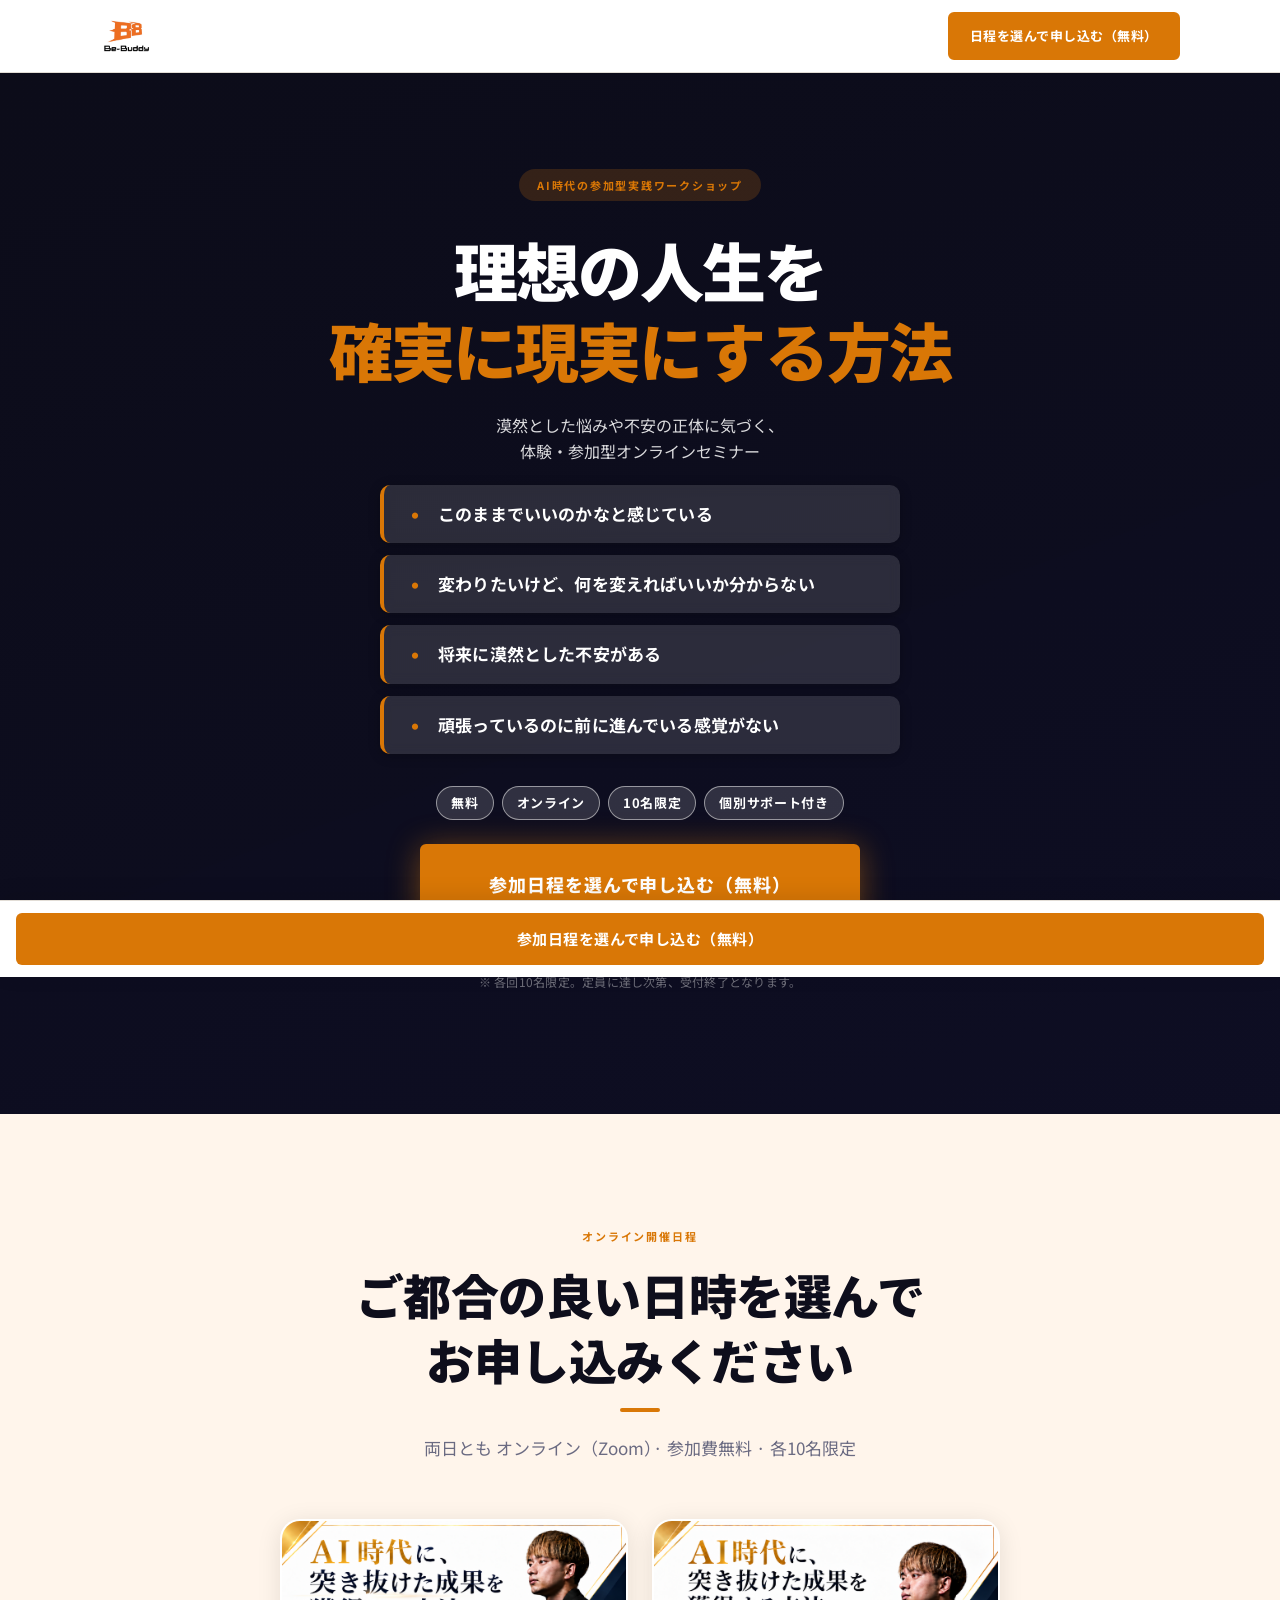
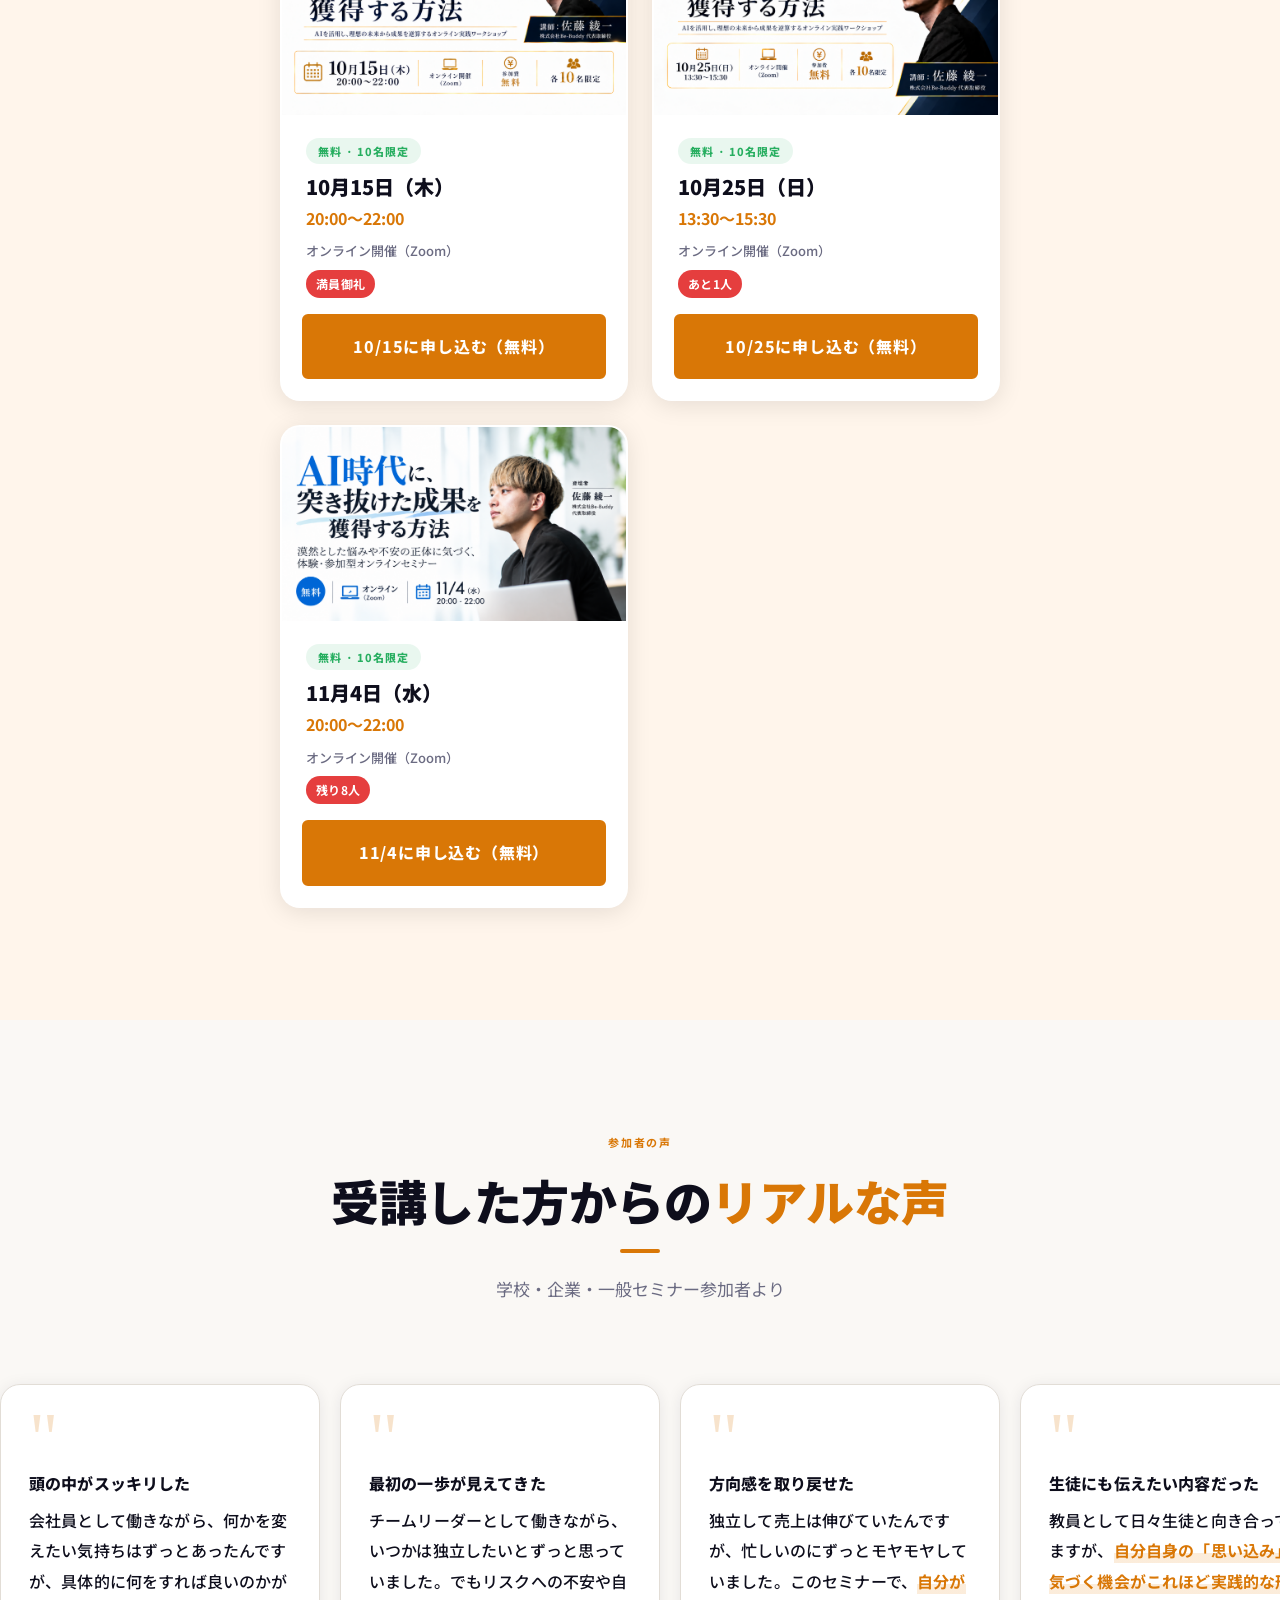
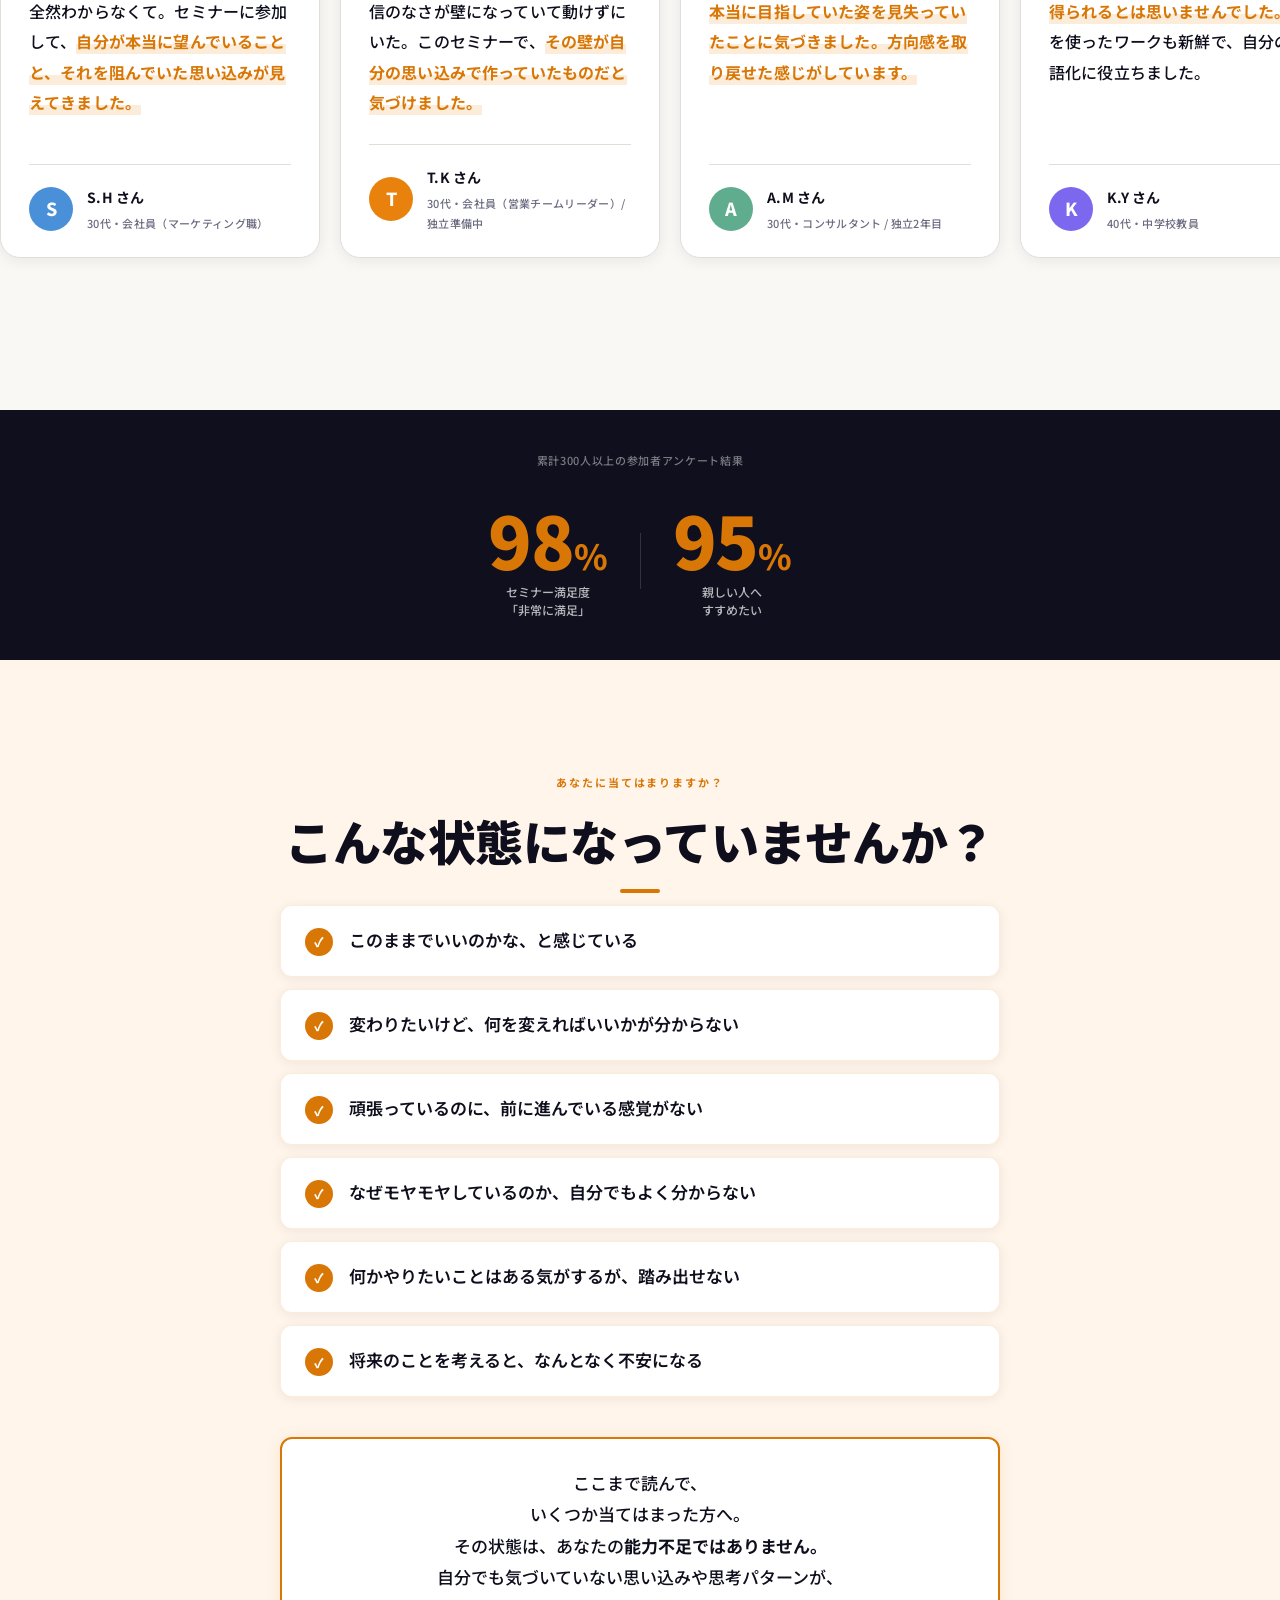
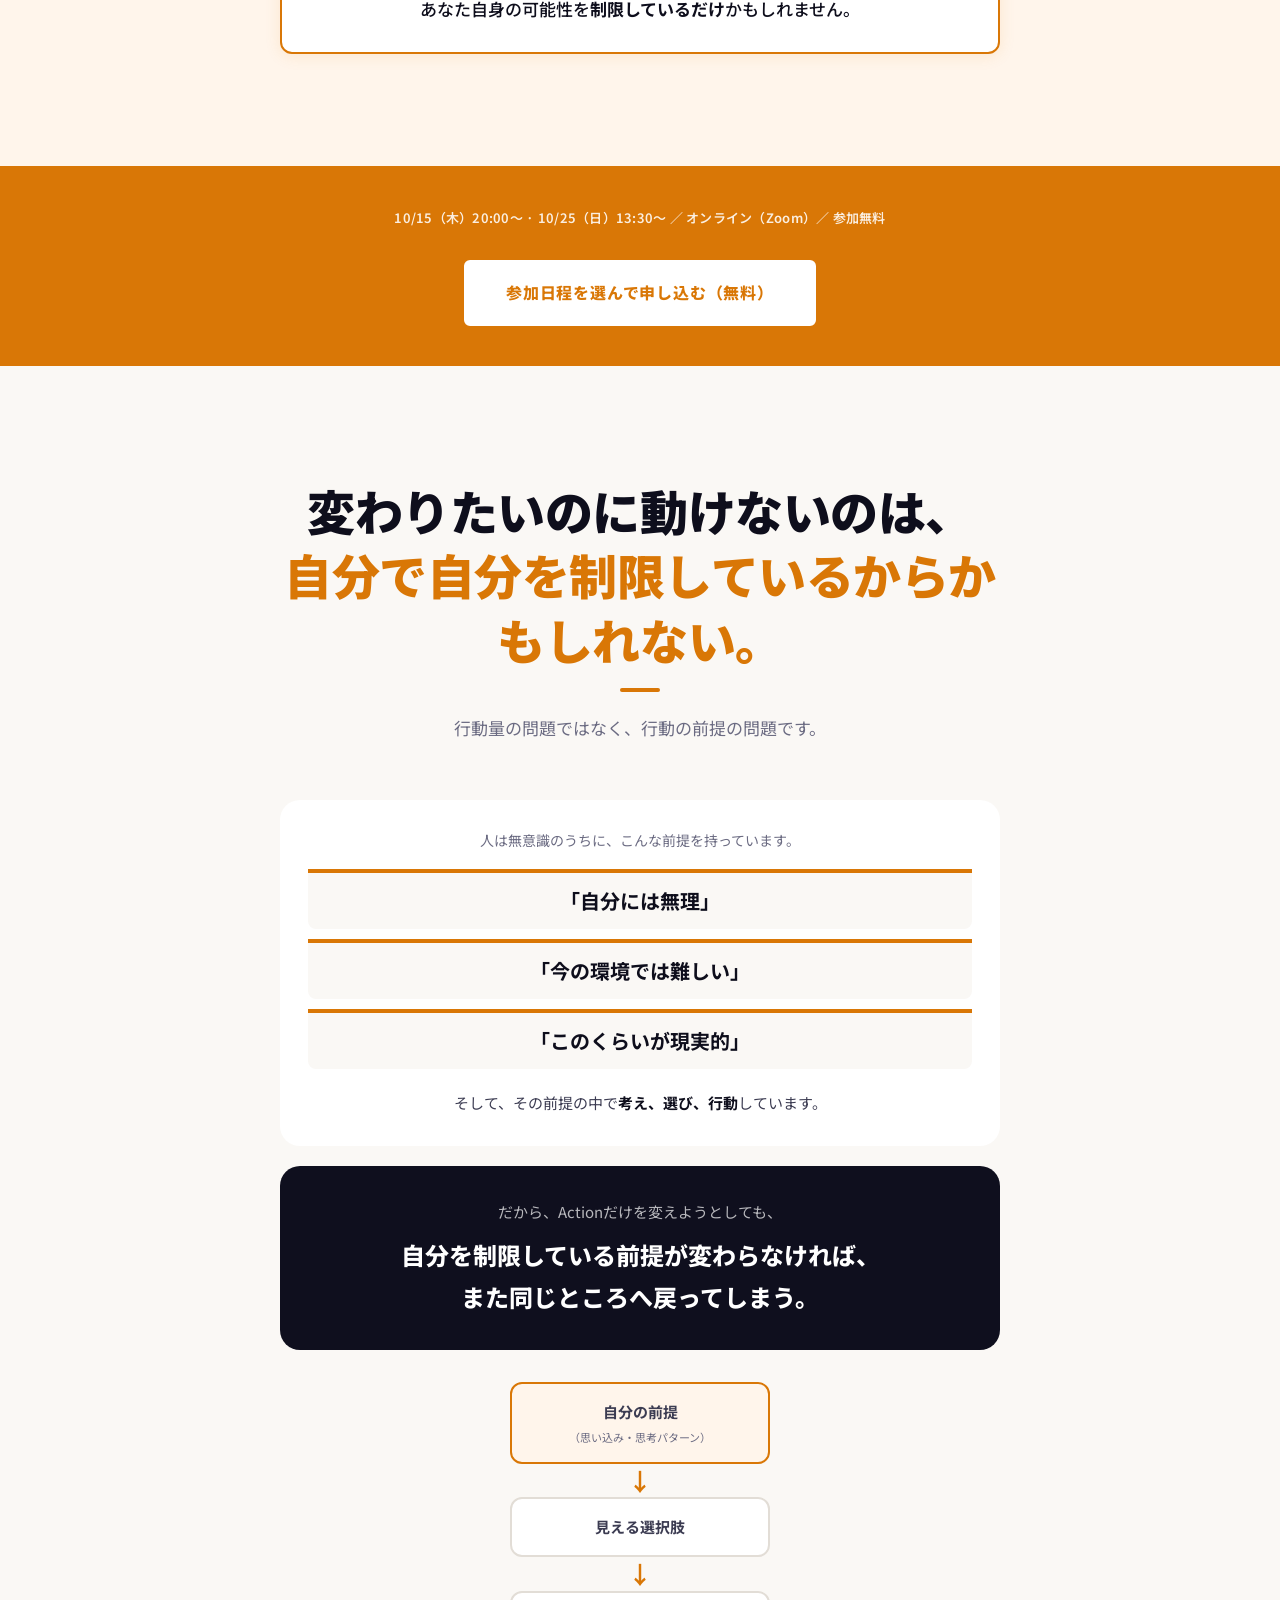
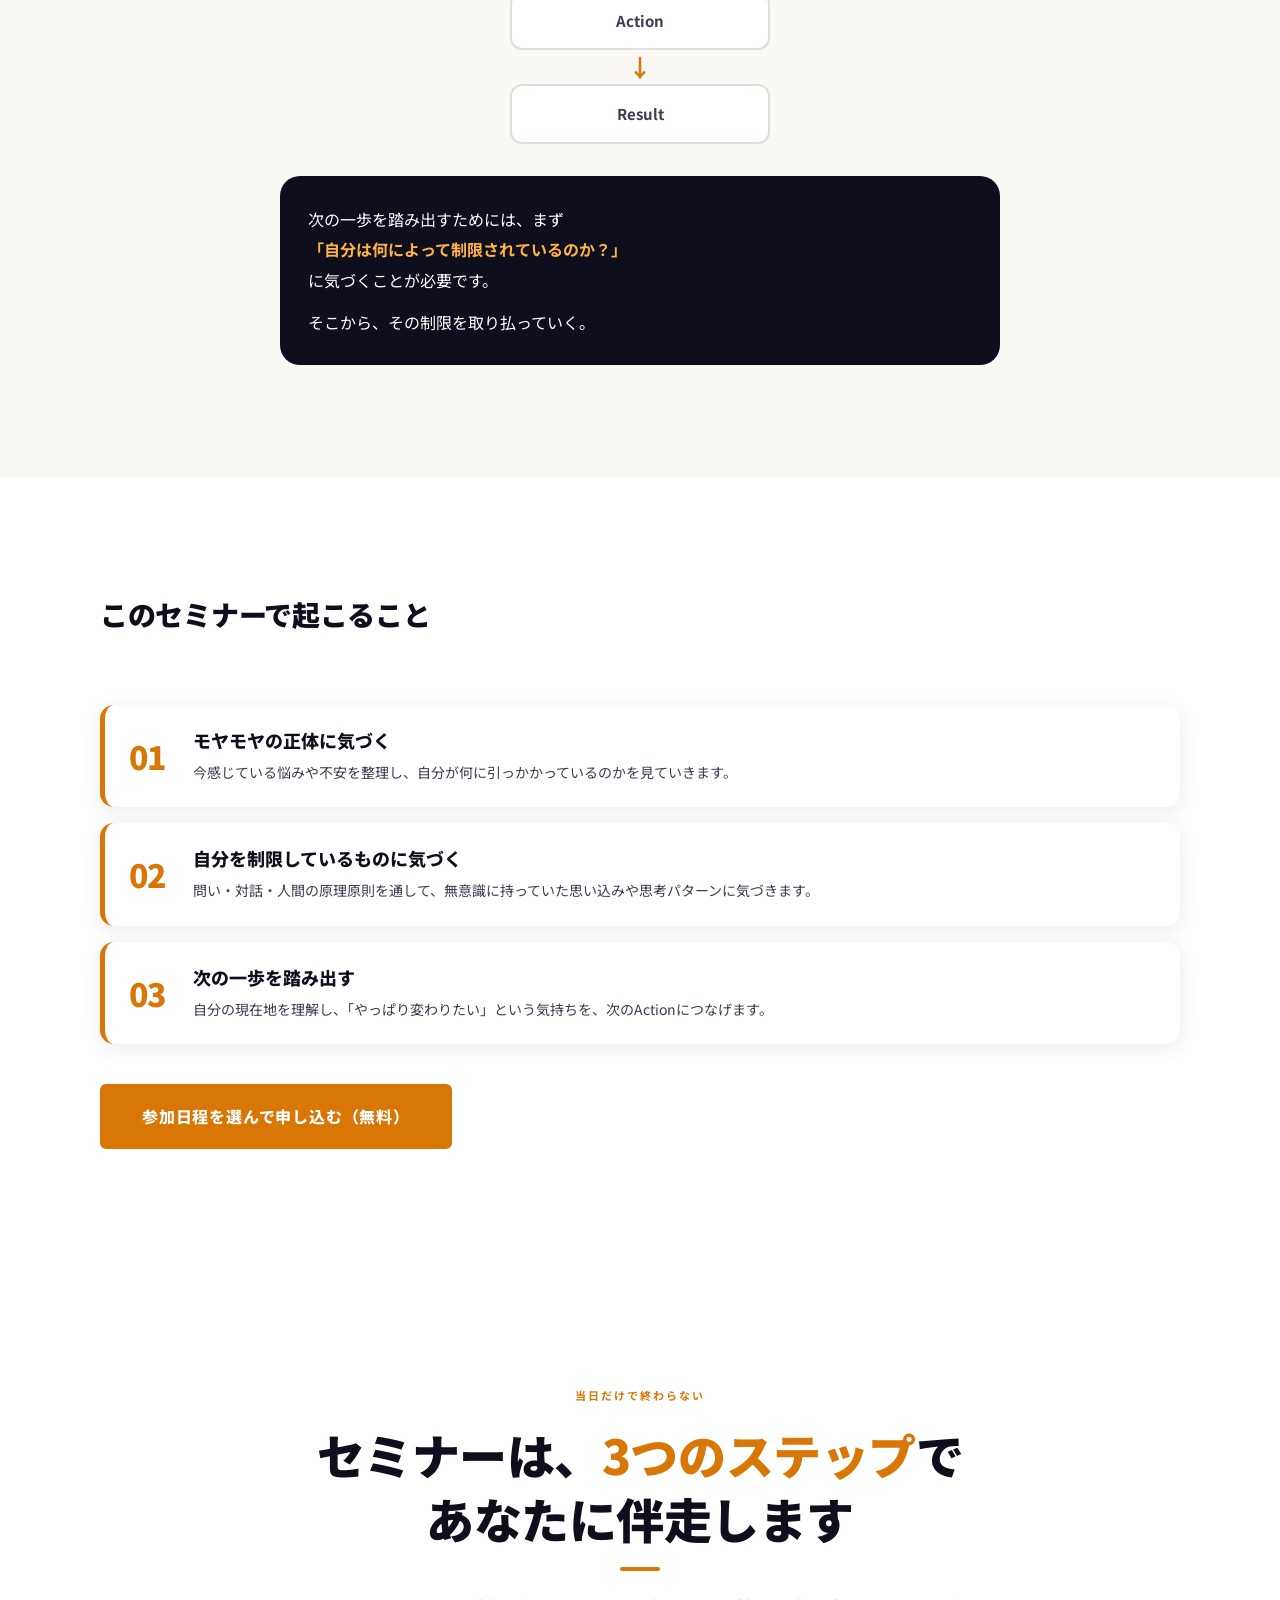
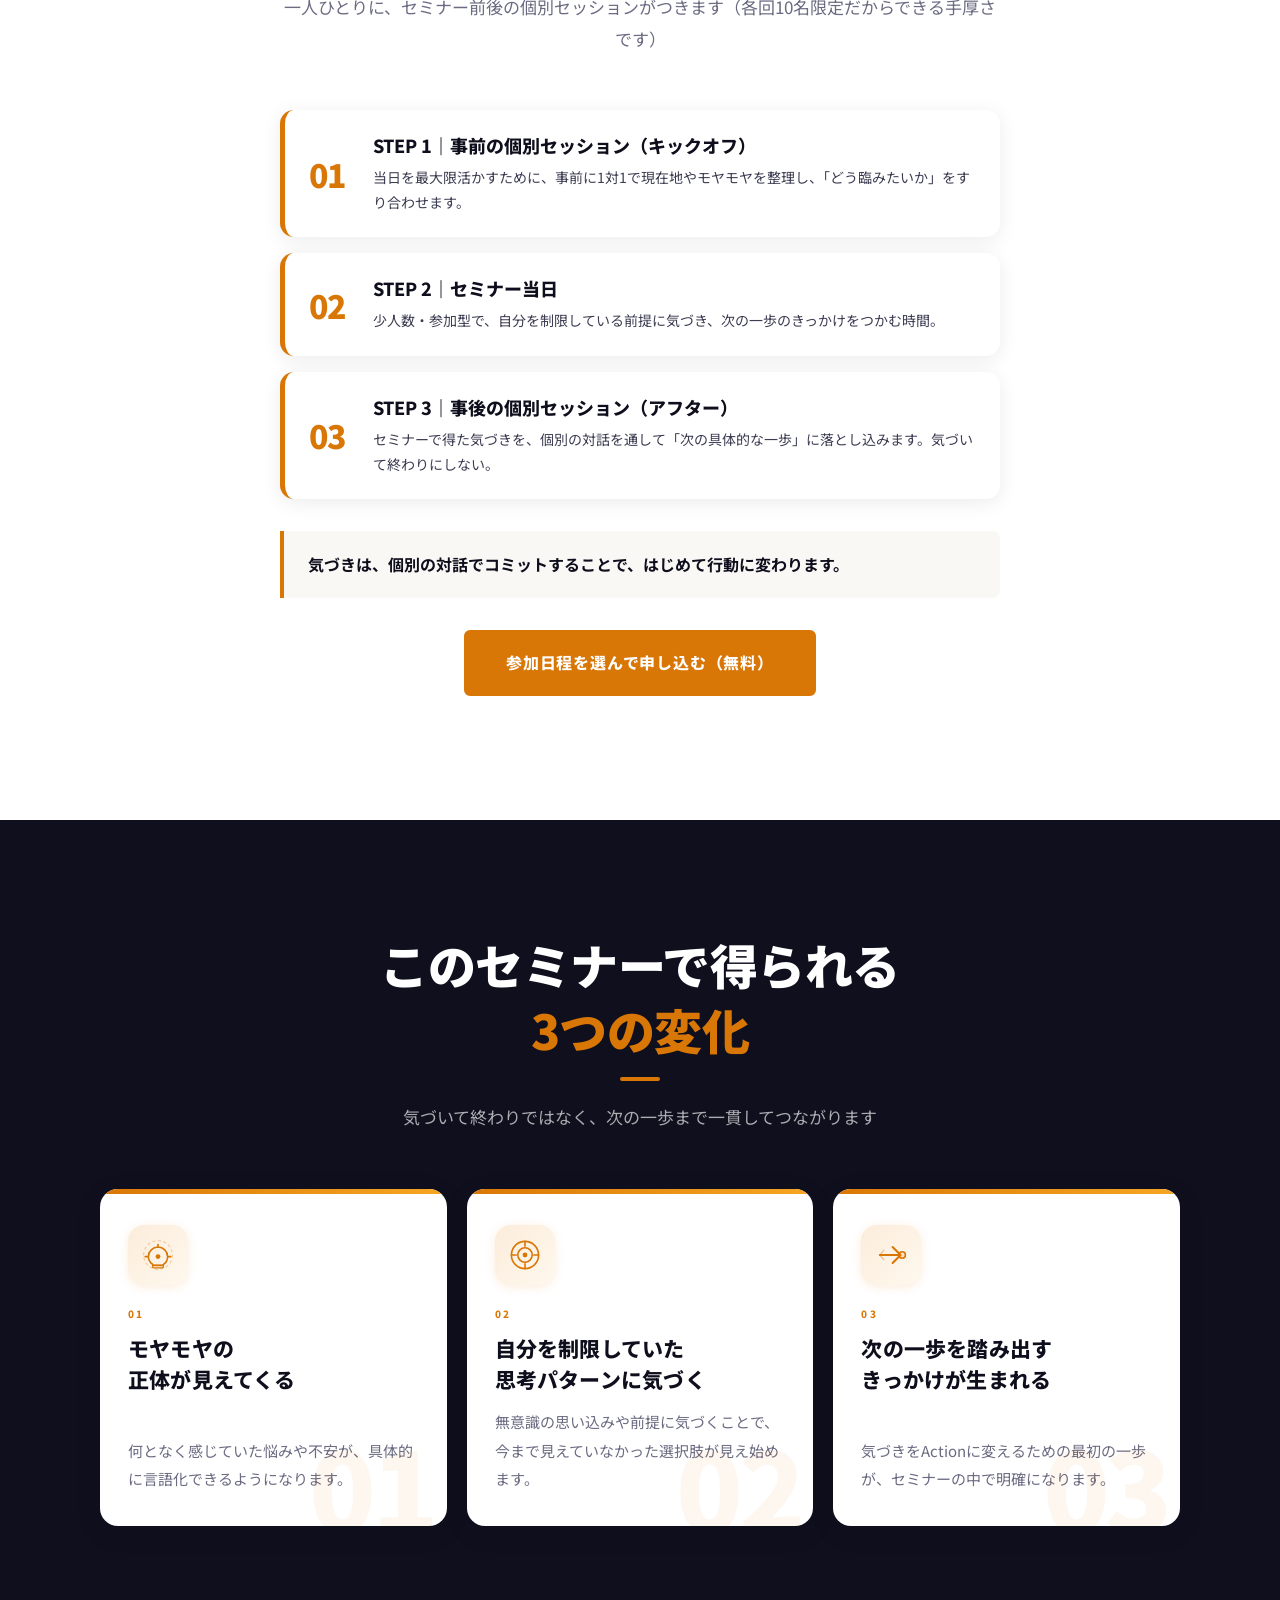
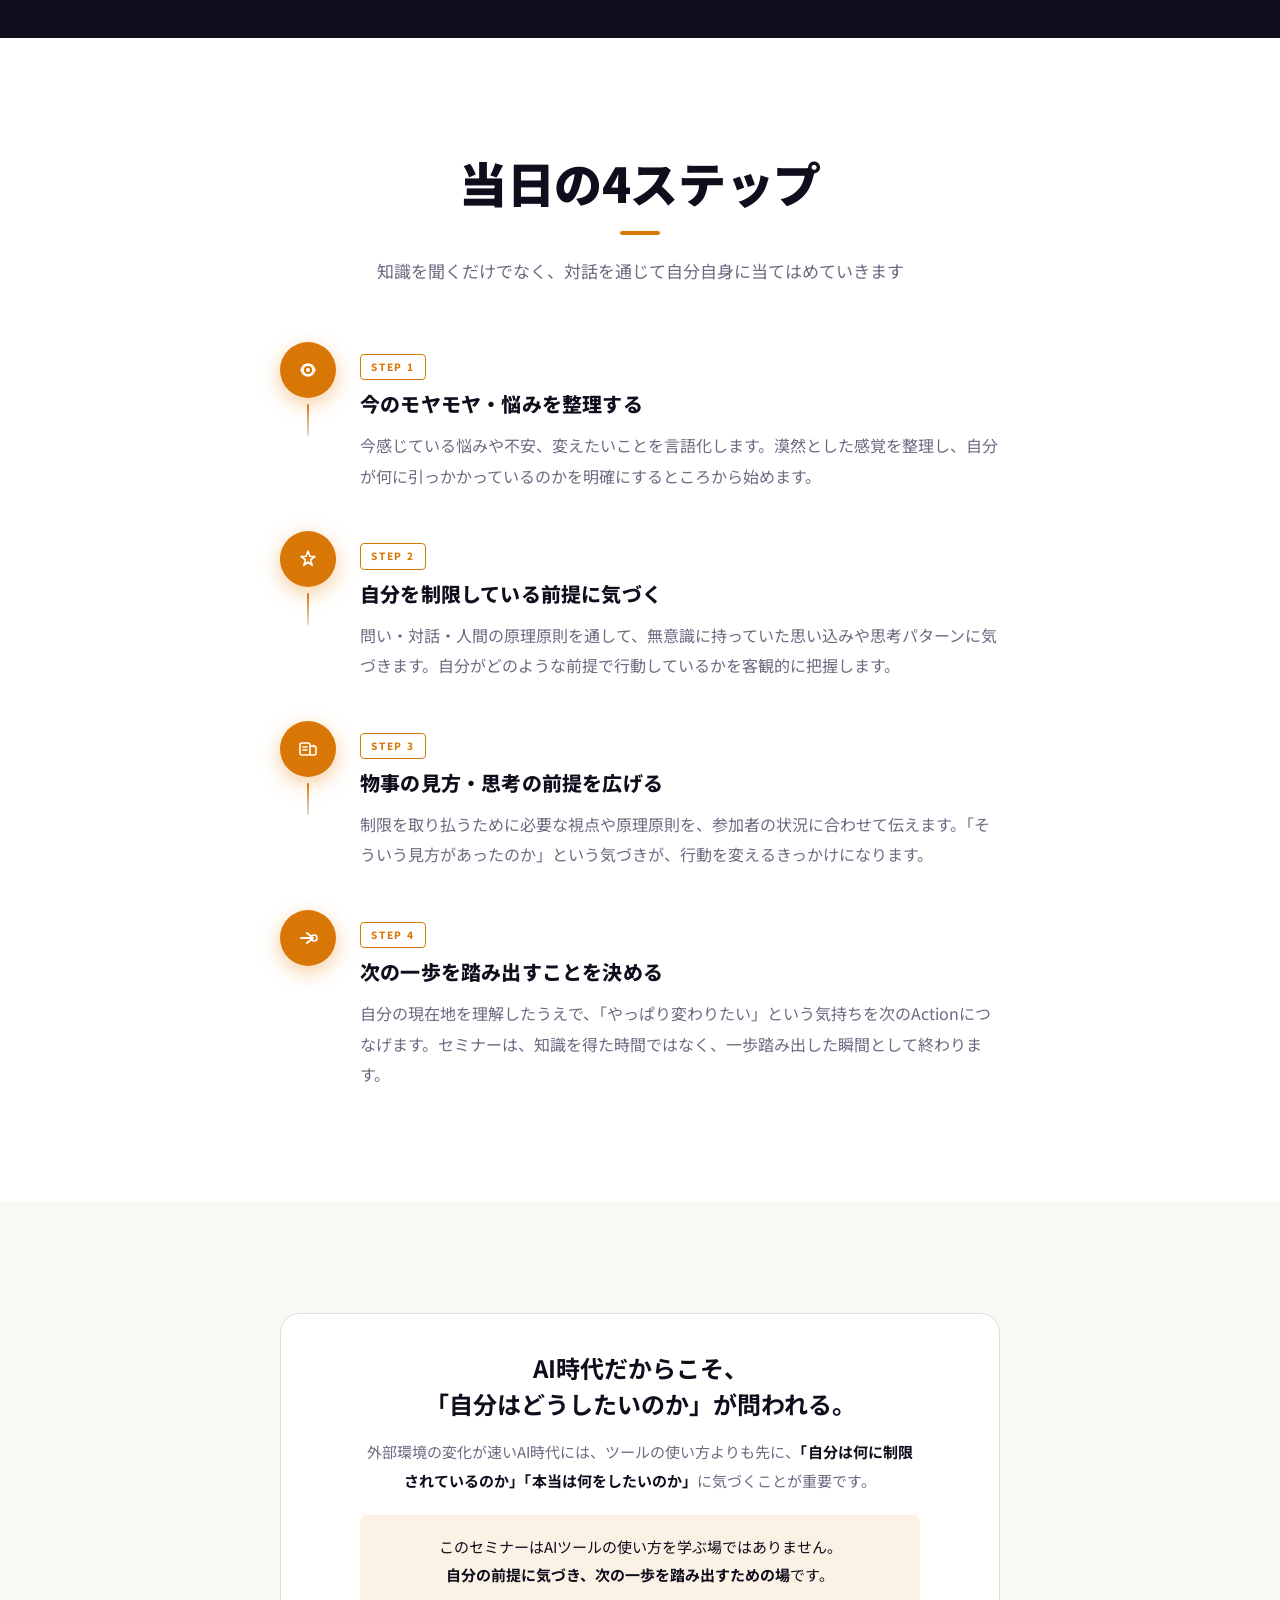
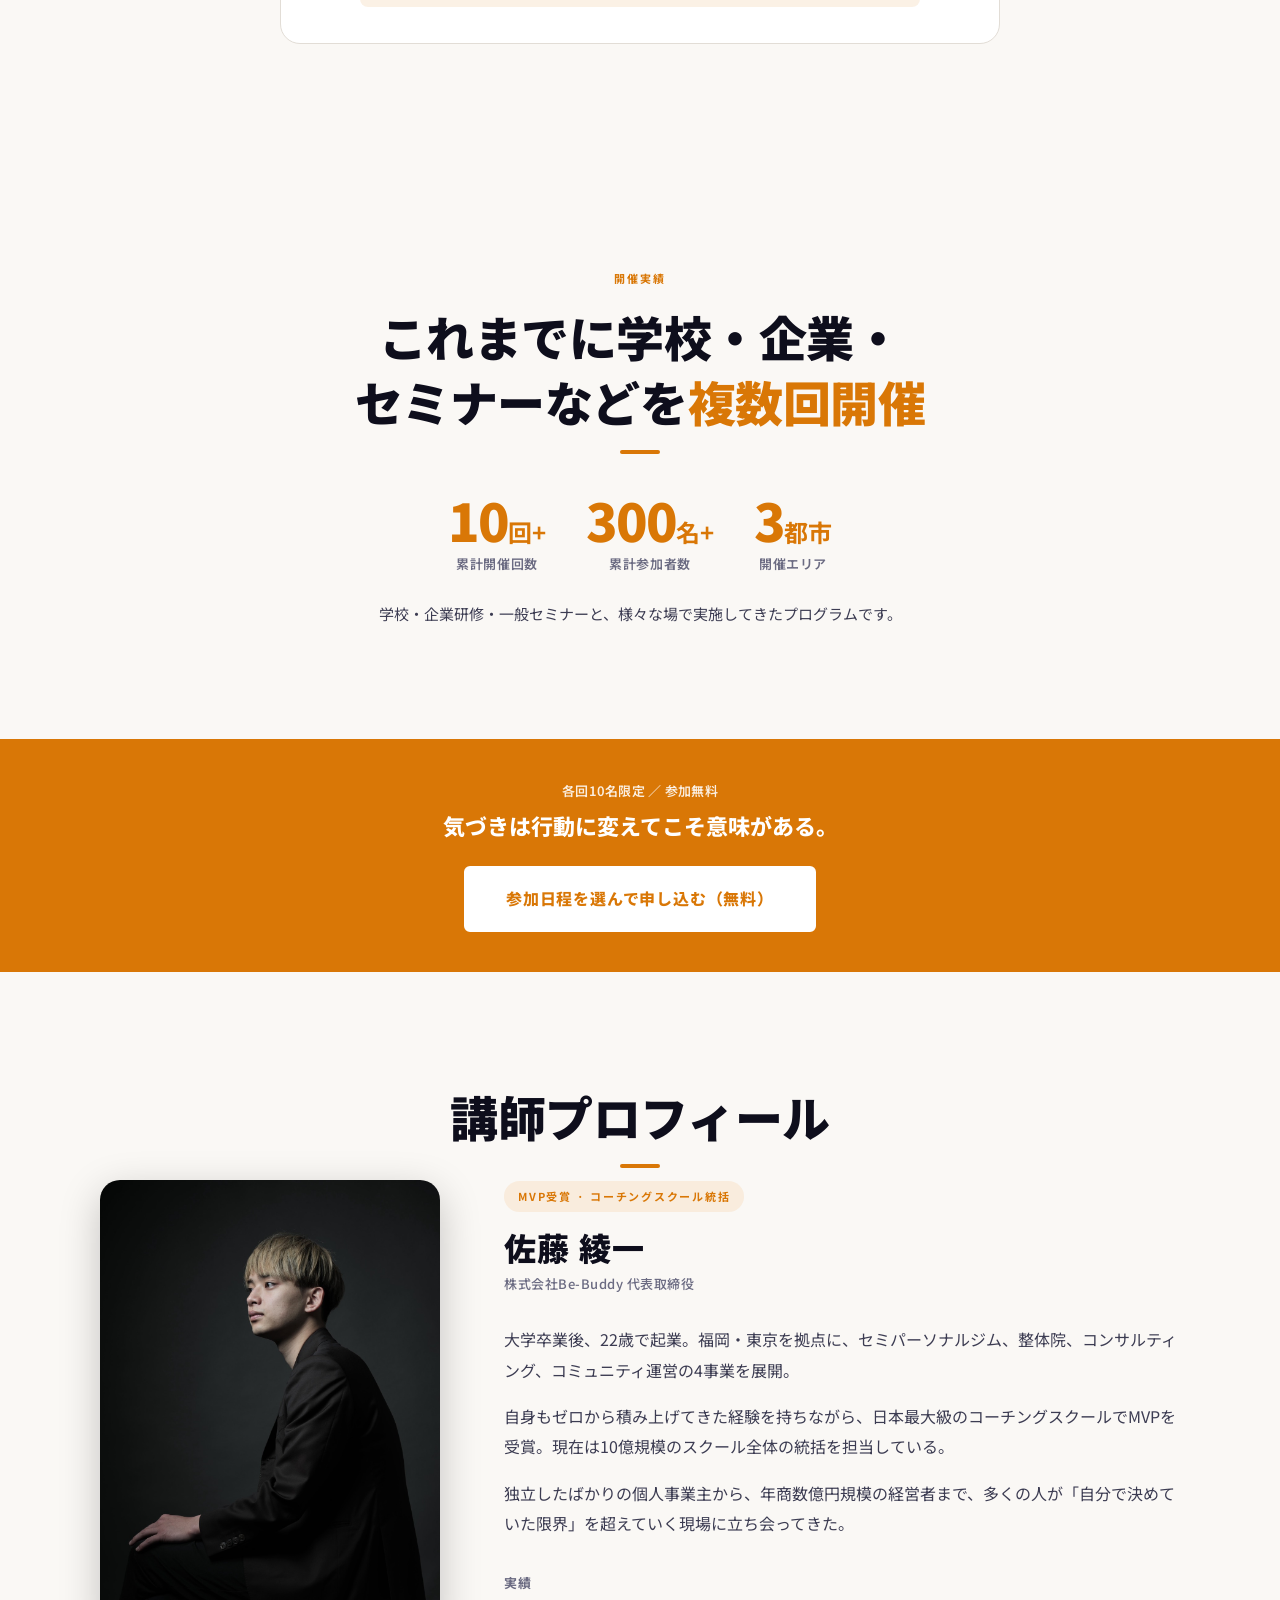
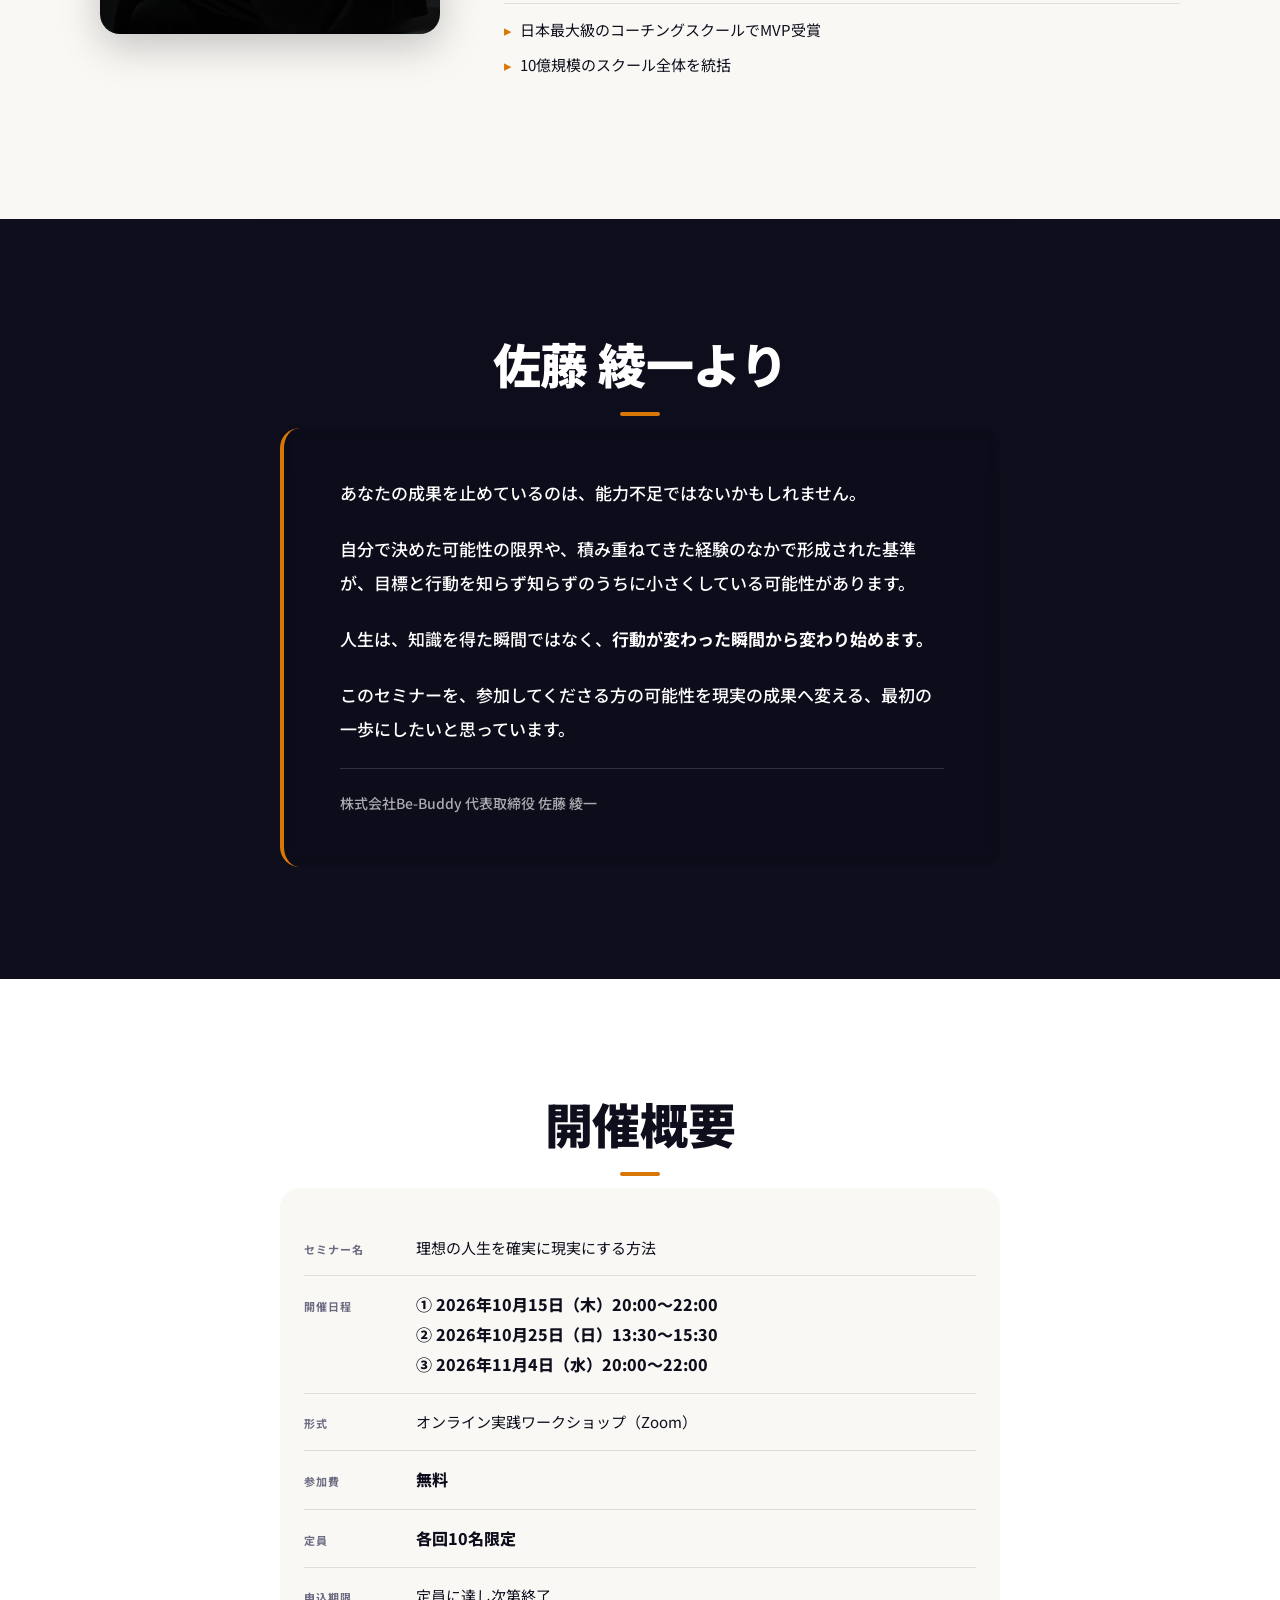
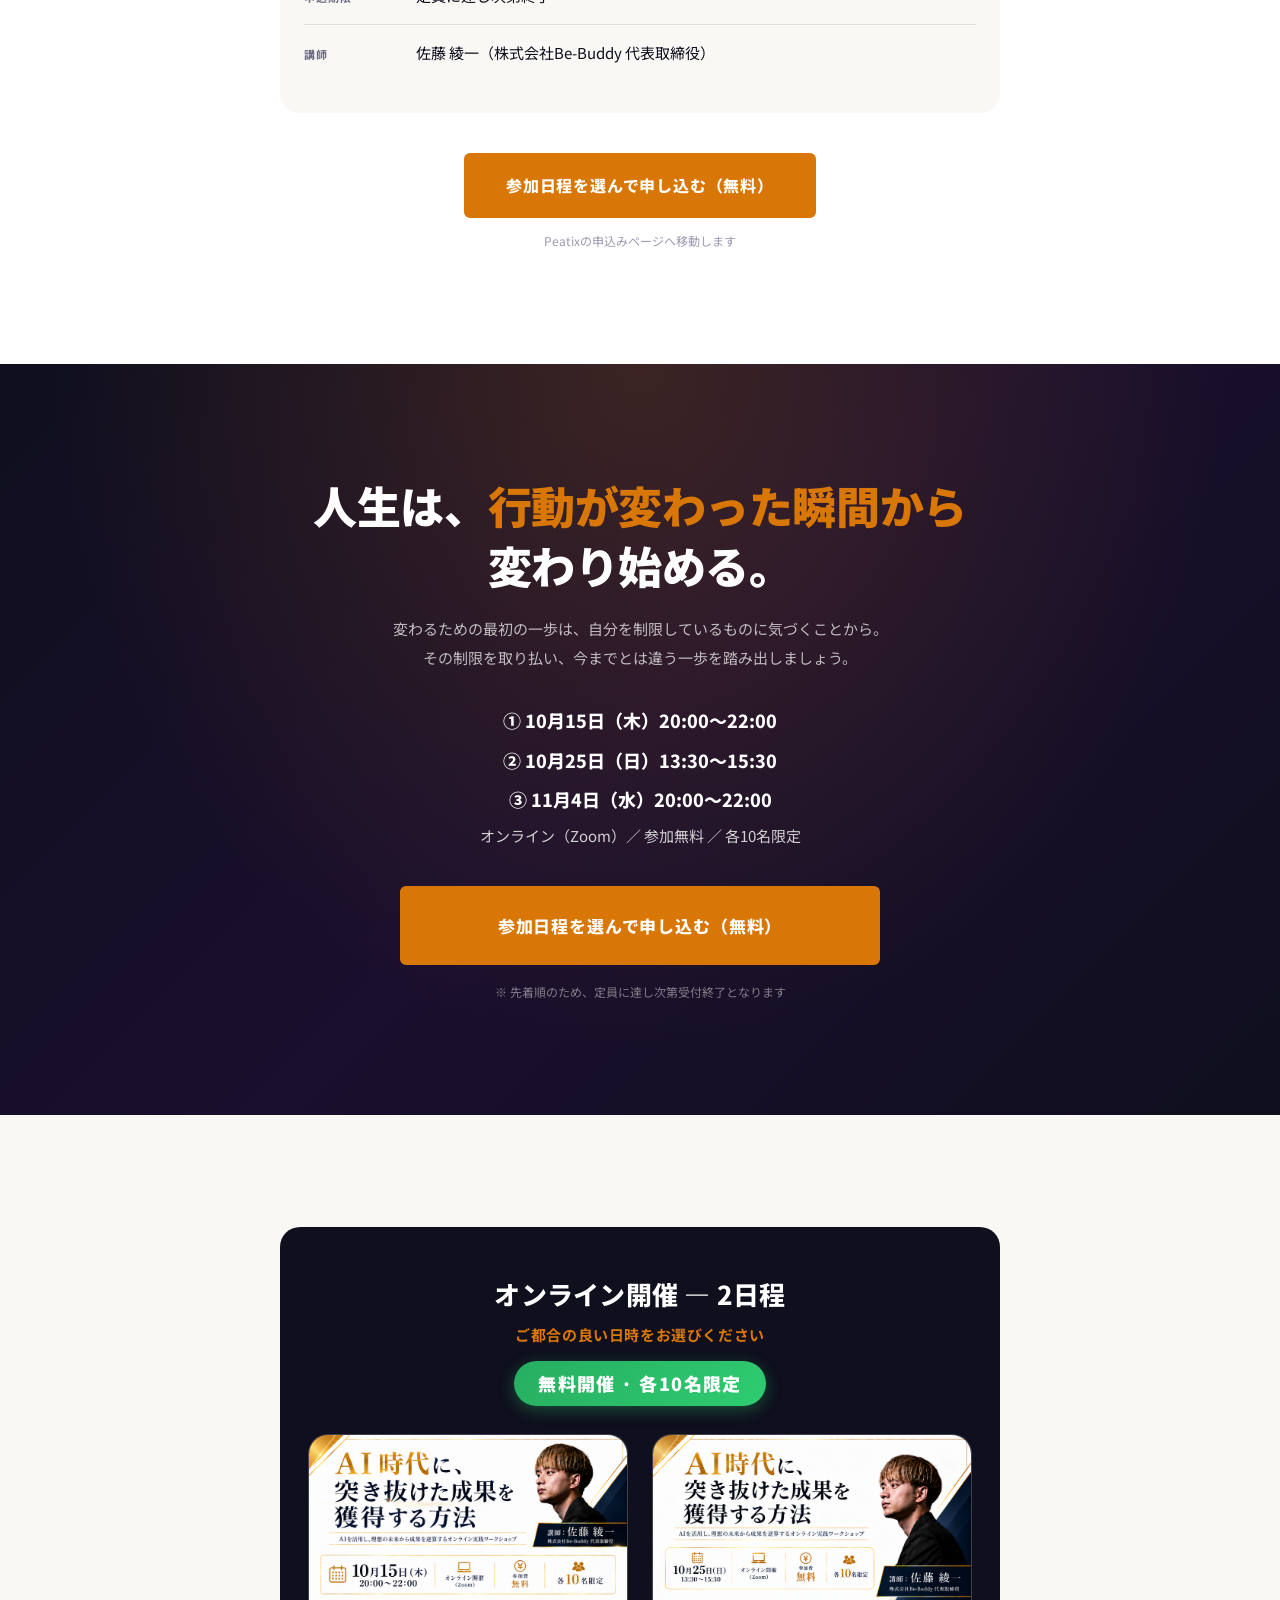
==== index.html @ ccd66c46 "empathy-message：改行位置修正・文言を断定表現に変更 Co-Authored-By: Claude Sonnet 4.6 <noreply@anthropic.com>" ====
<!DOCTYPE html>
<html lang="ja">
<head>
  <meta charset="UTF-8">
  <meta name="viewport" content="width=device-width, initial-scale=1.0">
  <title>理想の人生を確実に現実にする方法 | オンラインセミナー 2026年10月</title>
  <meta name="description" content="漠然とした悩みや不安の正体に気づく、体験・参加型オンラインセミナー。自分を制限している思い込みや思考パターンに気づき、次の一歩を踏み出す2時間。2026年10月15日（木）・10月25日（日）・11月4日（水）オンライン開催。参加無料。各回10名限定。">

  <!-- OGP -->
  <meta property="og:title" content="理想の人生を確実に現実にする方法">
  <meta property="og:description" content="漠然とした悩みや不安の正体に気づく、体験・参加型オンラインセミナー。2026年10月15日（木）・10月25日（日）オンライン開催。参加無料。">
  <meta property="og:image" content="https://be-buddy-seminar.vercel.app/assets/seminar-2026-10-15.png">
  <meta property="og:url" content="https://seminar-lp-eight.vercel.app">
  <meta property="og:type" content="website">
  <meta property="og:locale" content="ja_JP">
  <meta property="og:site_name" content="Be-Buddy">

  <!-- Twitter Card -->
  <meta name="twitter:card" content="summary_large_image">
  <meta name="twitter:title" content="理想の人生を確実に現実にする方法">
  <meta name="twitter:description" content="漠然とした悩みや不安の正体に気づく、体験・参加型オンラインセミナー。2026年10月15日（木）・10月25日（日）オンライン開催。参加無料。">
  <meta name="twitter:image" content="https://be-buddy-seminar.vercel.app/assets/seminar-2026-10-15.png">

  <!-- Canonical -->
  <link rel="canonical" href="https://seminar-lp-eight.vercel.app">

  <!-- Google Fonts -->
  <link rel="preconnect" href="https://fonts.googleapis.com">
  <link rel="preconnect" href="https://fonts.gstatic.com" crossorigin>
  <link href="https://fonts.googleapis.com/css2?family=Noto+Sans+JP:wght@400;500;600;700;800&display=swap" rel="stylesheet">

  <link rel="stylesheet" href="styles.css">

  <!-- Structured Data -->
  <script type="application/ld+json">
  [
    {
      "@context": "https://schema.org",
      "@type": "Event",
      "name": "理想の人生を確実に現実にする方法（オンライン 10/15）",
      "startDate": "2026-10-15T20:00:00+09:00",
      "endDate": "2026-10-15T22:00:00+09:00",
      "eventStatus": "https://schema.org/EventScheduled",
      "eventAttendanceMode": "https://schema.org/OnlineEventAttendanceMode",
      "location": {
        "@type": "VirtualLocation",
        "url": "https://peatix.com/event/5136210"
      },
      "organizer": {
        "@type": "Organization",
        "name": "株式会社Be-Buddy"
      },
      "offers": {
        "@type": "Offer",
        "price": "0",
        "priceCurrency": "JPY",
        "url": "https://peatix.com/event/5136210"
      }
    },
    {
      "@context": "https://schema.org",
      "@type": "Event",
      "name": "理想の人生を確実に現実にする方法（オンライン 10/25）",
      "startDate": "2026-10-25T13:30:00+09:00",
      "endDate": "2026-10-25T15:30:00+09:00",
      "eventStatus": "https://schema.org/EventScheduled",
      "eventAttendanceMode": "https://schema.org/OnlineEventAttendanceMode",
      "location": {
        "@type": "VirtualLocation",
        "url": "https://peatix.com/event/5196593"
      },
      "organizer": {
        "@type": "Organization",
        "name": "株式会社Be-Buddy"
      },
      "offers": {
        "@type": "Offer",
        "price": "0",
        "priceCurrency": "JPY",
        "url": "https://peatix.com/event/5196593"
      }
    },
    {
      "@context": "https://schema.org",
      "@type": "Event",
      "name": "理想の人生を確実に現実にする方法（オンライン 11/4）",
      "startDate": "2026-11-04T20:00:00+09:00",
      "endDate": "2026-11-04T22:00:00+09:00",
      "eventStatus": "https://schema.org/EventScheduled",
      "eventAttendanceMode": "https://schema.org/OnlineEventAttendanceMode",
      "location": {
        "@type": "VirtualLocation",
        "url": "https://peatix.com/event/5197362"
      },
      "organizer": {
        "@type": "Organization",
        "name": "株式会社Be-Buddy"
      },
      "offers": {
        "@type": "Offer",
        "price": "0",
        "priceCurrency": "JPY",
        "url": "https://peatix.com/event/5197362"
      }
    }
  ]
  </script>
</head>
<body>

  <!-- ===== HEADER ===== -->
  <header class="site-header" role="banner">
    <div class="container">
      <a href="#" class="site-header__logo" aria-label="Be-Buddy トップへ">
        <img src="assets/be-buddy-logo.jpg" alt="Be-Buddy" width="60" height="40">
      </a>
      <a href="#" class="btn btn--primary btn--sm js-open-date-modal" data-cta-location="header">
        日程を選んで申し込む（無料）
      </a>
    </div>
  </header>

  <main id="main-content">

    <!-- ===== HERO / FIRST VIEW ===== -->
    <section class="hero" aria-label="セミナー概要">
      <!-- 背景動画: assets/hero-video.mp4 を配置すると自動的に再生されます。画像fallbackは styles.css の background-image です。 -->
      <div class="hero__video-bg" aria-hidden="true">
        <video class="hero__video" autoplay muted loop playsinline>
          <source src="https://github.com/youyiz830-hub/seminar-lp/releases/download/v1.0-assets/hero-video.mp4" type="video/mp4">
        </video>
      </div>

      <div class="container">
        <div class="hero__inner">

          <p class="hero__eyebrow">AI時代の参加型実践ワークショップ</p>

          <h1 class="hero__heading">
            <span class="hero__heading-line">理想の人生を</span>
            <span class="hero__heading-line text-accent">確実に現実にする方法</span>
          </h1>

          <p class="hero__subtitle">漠然とした悩みや不安の正体に気づく、<br>体験・参加型オンラインセミナー</p>

          <ul class="hero__pain-list" aria-label="こんな状態ではありませんか">
            <li>このままでいいのかなと感じている</li>
            <li>変わりたいけど、何を変えればいいか分からない</li>
            <li>将来に漠然とした不安がある</li>
            <li>頑張っているのに前に進んでいる感覚がない</li>
          </ul>

          <div class="hero__badges">
            <span class="hero__badge">無料</span>
            <span class="hero__badge">オンライン</span>
            <span class="hero__badge">10名限定</span>
            <span class="hero__badge">個別サポート付き</span>
          </div>

          <a href="#" class="btn btn--primary btn--xl hero__cta js-open-date-modal" data-cta-location="hero">
            参加日程を選んで申し込む（無料）
          </a>
          <p class="hero__event-line">10/15（木）20:00〜 · 10/25（日）13:30〜 ／ オンライン（Zoom）</p>
          <p class="hero__capacity-note">※ 各回10名限定。定員に達し次第、受付終了となります。</p>

        </div>
      </div>
    </section>


    <!-- ===== SCHEDULE BANNER: オンライン2日程 ===== -->
    <section class="section schedule-banner" id="online-schedule" aria-labelledby="schedule-banner-heading">
      <div class="container container--narrow">
        <p class="section-eyebrow">オンライン開催日程</p>
        <h2 id="schedule-banner-heading" class="section-heading">ご都合の良い日時を選んで<br>お申し込みください</h2>
        <p class="section-lead">両日とも オンライン（Zoom）· 参加費無料 · 各10名限定</p>

        <!-- 個別日程カード -->
        <div class="schedule-cards">
          <!-- 10/15 -->
          <div class="schedule-card slide-in slide-in--up">
            <a href="#" class="schedule-card__img-link" data-peatix="1015" target="_blank" rel="noopener noreferrer" aria-label="10/15開催ページへ">
              <img src="assets/seminar-2026-10-15.png" alt="理想の人生を確実に現実にする方法 — 2026年10月15日オンラインセミナー" class="schedule-card__img" loading="lazy">
            </a>
            <div class="schedule-card__info">
              <span class="schedule-card__free-badge">無料 · 10名限定</span>
              <p class="schedule-card__date">10月15日（木）</p>
              <p class="schedule-card__time">20:00〜22:00</p>
              <p class="schedule-card__venue">オンライン開催（Zoom）</p>
              <span class="schedule-card__remaining">満員御礼</span>
            </div>
            <a href="#" class="btn btn--primary btn--lg schedule-card__cta" data-peatix="1015" data-cta-location="schedule-banner" target="_blank" rel="noopener noreferrer">
              10/15に申し込む（無料）
            </a>
          </div>
          <!-- 10/25 -->
          <div class="schedule-card slide-in slide-in--up">
            <a href="#" class="schedule-card__img-link" data-peatix="1025" target="_blank" rel="noopener noreferrer" aria-label="10/25開催ページへ">
              <img src="assets/seminar-2026-10-25.png" alt="理想の人生を確実に現実にする方法 — 2026年10月25日オンラインセミナー" class="schedule-card__img" loading="lazy">
            </a>
            <div class="schedule-card__info">
              <span class="schedule-card__free-badge">無料 · 10名限定</span>
              <p class="schedule-card__date">10月25日（日）</p>
              <p class="schedule-card__time">13:30〜15:30</p>
              <p class="schedule-card__venue">オンライン開催（Zoom）</p>
              <span class="schedule-card__remaining">あと1人</span>
            </div>
            <a href="#" class="btn btn--primary btn--lg schedule-card__cta" data-peatix="1025" data-cta-location="schedule-banner" target="_blank" rel="noopener noreferrer">
              10/25に申し込む（無料）
            </a>
          </div>
          <!-- 11/4 -->
          <div class="schedule-card slide-in slide-in--up">
            <a href="#" class="schedule-card__img-link" data-peatix="1104" target="_blank" rel="noopener noreferrer" aria-label="11/4開催ページへ">
              <img src="assets/seminar-2026-11-04.png" alt="理想の人生を確実に現実にする方法 — 2026年11月4日オンラインセミナー" class="schedule-card__img" loading="lazy">
            </a>
            <div class="schedule-card__info">
              <span class="schedule-card__free-badge">無料 · 10名限定</span>
              <p class="schedule-card__date">11月4日（水）</p>
              <p class="schedule-card__time">20:00〜22:00</p>
              <p class="schedule-card__venue">オンライン開催（Zoom）</p>
              <span class="schedule-card__remaining">残り8人</span>
            </div>
            <a href="#" class="btn btn--primary btn--lg schedule-card__cta" data-peatix="1104" data-cta-location="schedule-banner" target="_blank" rel="noopener noreferrer">
              11/4に申し込む（無料）
            </a>
          </div>
        </div>

      </div>
    </section>

    <!-- ===== SURVEY & VOICES ===== -->
    <section class="section survey-section" aria-labelledby="survey-heading">
      <div class="container">
        <p class="section-eyebrow">参加者の声</p>
        <h2 id="survey-heading" class="section-heading">受講した方からの<span class="text-accent">リアルな声</span></h2>
        <p class="section-lead">学校・企業・一般セミナー参加者より</p>
      </div>

      <!-- Carousel (full width, no container) -->
      <div class="voices-carousel-wrap" aria-label="参加者の声">
        <div class="voices-carousel">

          <blockquote class="voice-card">
            <div class="voice-card__quote" aria-hidden="true">"</div>
            <h4 class="voice-card__title">頭の中がスッキリした</h4>
            <p class="voice-card__text">会社員として働きながら、何かを変えたい気持ちはずっとあったんですが、具体的に何をすれば良いのかが全然わからなくて。セミナーに参加して、<em class="voice-key">自分が本当に望んでいることと、それを阻んでいた思い込みが見えてきました。</em></p>
            <footer class="voice-card__footer">
              <div class="voice-card__avatar" aria-hidden="true" style="--avatar-color: #4A90D9;">S</div>
              <div class="voice-card__profile">
                <span class="voice-card__name">S.H さん</span>
                <span class="voice-card__attr">30代・会社員（マーケティング職）</span>
              </div>
            </footer>
          </blockquote>

          <blockquote class="voice-card">
            <div class="voice-card__quote" aria-hidden="true">"</div>
            <h4 class="voice-card__title">最初の一歩が見えてきた</h4>
            <p class="voice-card__text">チームリーダーとして働きながら、いつかは独立したいとずっと思っていました。でもリスクへの不安や自信のなさが壁になっていて動けずにいた。このセミナーで、<em class="voice-key">その壁が自分の思い込みで作っていたものだと気づけました。</em></p>
            <footer class="voice-card__footer">
              <div class="voice-card__avatar" aria-hidden="true" style="--avatar-color: #E8820C;">T</div>
              <div class="voice-card__profile">
                <span class="voice-card__name">T.K さん</span>
                <span class="voice-card__attr">30代・会社員（営業チームリーダー）/ 独立準備中</span>
              </div>
            </footer>
          </blockquote>

          <blockquote class="voice-card">
            <div class="voice-card__quote" aria-hidden="true">"</div>
            <h4 class="voice-card__title">方向感を取り戻せた</h4>
            <p class="voice-card__text">独立して売上は伸びていたんですが、忙しいのにずっとモヤモヤしていました。このセミナーで、<em class="voice-key">自分が本当に目指していた姿を見失っていたことに気づきました。方向感を取り戻せた感じがしています。</em></p>
            <footer class="voice-card__footer">
              <div class="voice-card__avatar" aria-hidden="true" style="--avatar-color: #5FAD8E;">A</div>
              <div class="voice-card__profile">
                <span class="voice-card__name">A.M さん</span>
                <span class="voice-card__attr">30代・コンサルタント / 独立2年目</span>
              </div>
            </footer>
          </blockquote>

          <blockquote class="voice-card">
            <div class="voice-card__quote" aria-hidden="true">"</div>
            <h4 class="voice-card__title">生徒にも伝えたい内容だった</h4>
            <p class="voice-card__text">教員として日々生徒と向き合っていますが、<em class="voice-key">自分自身の「思い込み」に気づく機会がこれほど実践的な形で得られるとは思いませんでした。</em>AIを使ったワークも新鮮で、自分の言語化に役立ちました。</p>
            <footer class="voice-card__footer">
              <div class="voice-card__avatar" aria-hidden="true" style="--avatar-color: #7B68EE;">K</div>
              <div class="voice-card__profile">
                <span class="voice-card__name">K.Y さん</span>
                <span class="voice-card__attr">40代・中学校教員</span>
              </div>
            </footer>
          </blockquote>

          <blockquote class="voice-card">
            <div class="voice-card__quote" aria-hidden="true">"</div>
            <h4 class="voice-card__title">社会人2年目で参加して正解だった</h4>
            <p class="voice-card__text">入社してから「このままでいいのか」という感覚がずっとあって。セミナーで、<em class="voice-key">焦りや不安の原因が「行動不足」ではなく「前提の歪み」だとわかってから、気持ちが楽になりました。</em>早い段階で知れてよかったです。</p>
            <footer class="voice-card__footer">
              <div class="voice-card__avatar" aria-hidden="true" style="--avatar-color: #FF6B6B;">M</div>
              <div class="voice-card__profile">
                <span class="voice-card__name">M.T さん</span>
                <span class="voice-card__attr">20代・会社員（新卒2年目）</span>
              </div>
            </footer>
          </blockquote>

          <blockquote class="voice-card">
            <div class="voice-card__quote" aria-hidden="true">"</div>
            <h4 class="voice-card__title">課題だと思っていたものが、本当の課題ではなかった</h4>
            <p class="voice-card__text">フリーランスとして仕事は取れているのに、なぜか充実感がない。スキルの問題だと思っていたけど、<em class="voice-key">このセミナーで「何のために働いているか」が曖昧になっていたことに気づきました。</em>ワークが具体的で助かりました。</p>
            <footer class="voice-card__footer">
              <div class="voice-card__avatar" aria-hidden="true" style="--avatar-color: #20B2AA;">R</div>
              <div class="voice-card__profile">
                <span class="voice-card__name">R.S さん</span>
                <span class="voice-card__attr">30代・フリーランスデザイナー</span>
              </div>
            </footer>
          </blockquote>

          <blockquote class="voice-card">
            <div class="voice-card__quote" aria-hidden="true">"</div>
            <h4 class="voice-card__title">経営者にこそ受けてほしい内容</h4>
            <p class="voice-card__text">会社を10年以上経営してきて、ある程度の成功はしているつもりでした。でも<em class="voice-key">「本当にやりたいことをやれているか」という問いに、答えられない自分がいることに気づきました。</em>視点がガラッと変わった3時間でした。</p>
            <footer class="voice-card__footer">
              <div class="voice-card__avatar" aria-hidden="true" style="--avatar-color: #DAA520;">Y</div>
              <div class="voice-card__profile">
                <span class="voice-card__name">Y.N さん</span>
                <span class="voice-card__attr">40代・経営者（製造業）</span>
              </div>
            </footer>
          </blockquote>

          <blockquote class="voice-card">
            <div class="voice-card__quote" aria-hidden="true">"</div>
            <h4 class="voice-card__title">副業を始める前に受けてよかった</h4>
            <p class="voice-card__text">副業を始めようと思っていたけど、何をすればいいかずっと迷っていました。セミナーで<em class="voice-key">「得意なこと」より「なぜそれをやりたいのか」を先に整理する大切さを知って、迷いが消えました。</em>行動が変わりそうです。</p>
            <footer class="voice-card__footer">
              <div class="voice-card__avatar" aria-hidden="true" style="--avatar-color: #9370DB;">N</div>
              <div class="voice-card__profile">
                <span class="voice-card__name">N.O さん</span>
                <span class="voice-card__attr">20代・会社員（副業準備中）</span>
              </div>
            </footer>
          </blockquote>

          <!-- duplicate for seamless loop -->
          <blockquote class="voice-card" aria-hidden="true">
            <div class="voice-card__quote">"</div>
            <h4 class="voice-card__title">頭の中がスッキリした</h4>
            <p class="voice-card__text">会社員として働きながら、何かを変えたい気持ちはずっとあったんですが、具体的に何をすれば良いのかが全然わからなくて。セミナーに参加して、<em class="voice-key">自分が本当に望んでいることと、それを阻んでいた思い込みが見えてきました。</em></p>
            <footer class="voice-card__footer">
              <div class="voice-card__avatar" style="--avatar-color: #4A90D9;">S</div>
              <div class="voice-card__profile">
                <span class="voice-card__name">S.H さん</span>
                <span class="voice-card__attr">30代・会社員（マーケティング職）</span>
              </div>
            </footer>
          </blockquote>

          <blockquote class="voice-card" aria-hidden="true">
            <div class="voice-card__quote">"</div>
            <h4 class="voice-card__title">最初の一歩が見えてきた</h4>
            <p class="voice-card__text">チームリーダーとして働きながら、いつかは独立したいとずっと思っていました。でもリスクへの不安や自信のなさが壁になっていて動けずにいた。このセミナーで、<em class="voice-key">その壁が自分の思い込みで作っていたものだと気づけました。</em></p>
            <footer class="voice-card__footer">
              <div class="voice-card__avatar" style="--avatar-color: #E8820C;">T</div>
              <div class="voice-card__profile">
                <span class="voice-card__name">T.K さん</span>
                <span class="voice-card__attr">30代・会社員（営業チームリーダー）/ 独立準備中</span>
              </div>
            </footer>
          </blockquote>

          <blockquote class="voice-card" aria-hidden="true">
            <div class="voice-card__quote">"</div>
            <h4 class="voice-card__title">方向感を取り戻せた</h4>
            <p class="voice-card__text">独立して売上は伸びていたんですが、忙しいのにずっとモヤモヤしていました。このセミナーで、<em class="voice-key">自分が本当に目指していた姿を見失っていたことに気づきました。方向感を取り戻せた感じがしています。</em></p>
            <footer class="voice-card__footer">
              <div class="voice-card__avatar" style="--avatar-color: #5FAD8E;">A</div>
              <div class="voice-card__profile">
                <span class="voice-card__name">A.M さん</span>
                <span class="voice-card__attr">30代・コンサルタント / 独立2年目</span>
              </div>
            </footer>
          </blockquote>

          <blockquote class="voice-card" aria-hidden="true">
            <div class="voice-card__quote">"</div>
            <h4 class="voice-card__title">生徒にも伝えたい内容だった</h4>
            <p class="voice-card__text">教員として日々生徒と向き合っていますが、<em class="voice-key">自分自身の「思い込み」に気づく機会がこれほど実践的な形で得られるとは思いませんでした。</em></p>
            <footer class="voice-card__footer">
              <div class="voice-card__avatar" style="--avatar-color: #7B68EE;">K</div>
              <div class="voice-card__profile">
                <span class="voice-card__name">K.Y さん</span>
                <span class="voice-card__attr">40代・中学校教員</span>
              </div>
            </footer>
          </blockquote>

        </div>
      </div>
    </section>

    <!-- ===== TRUST STRIP ===== -->
    <section class="trust-strip" aria-labelledby="trust-heading">
      <div class="container">
        <p id="trust-heading" class="trust-strip__context">
          累計300人以上の参加者アンケート結果
        </p>
        <div class="trust-strip__stats" role="list">
          <div class="trust-stat" role="listitem">
            <span class="trust-stat__number" data-countup="98"><span class="trust-stat__count">0</span><span class="trust-stat__pct">%</span></span>
            <span class="trust-stat__label">セミナー満足度<br>「非常に満足」</span>
          </div>
          <div class="trust-strip__divider" aria-hidden="true"></div>
          <div class="trust-stat" role="listitem">
            <span class="trust-stat__number" data-countup="95"><span class="trust-stat__count">0</span><span class="trust-stat__pct">%</span></span>
            <span class="trust-stat__label">親しい人へ<br>すすめたい</span>
          </div>
        </div>
      </div>
    </section>

    <!-- ===== EMPATHY ===== -->
    <section class="section empathy-section" aria-labelledby="empathy-heading">
      <div class="container container--narrow">
        <p class="section-eyebrow">あなたに当てはまりますか？</p>
        <h2 id="empathy-heading" class="section-heading">
          こんな状態に<br class="br-sp">なっていませんか？
        </h2>
        <ul class="empathy-list" role="list">
          <li class="empathy-item slide-in slide-in--left">
            <span class="empathy-item__mark" aria-hidden="true">✓</span>
            このままでいいのかな、と感じている
          </li>
          <li class="empathy-item slide-in slide-in--right">
            <span class="empathy-item__mark" aria-hidden="true">✓</span>
            変わりたいけど、何を変えればいいかが分からない
          </li>
          <li class="empathy-item slide-in slide-in--left">
            <span class="empathy-item__mark" aria-hidden="true">✓</span>
            頑張っているのに、前に進んでいる感覚がない
          </li>
          <li class="empathy-item slide-in slide-in--right">
            <span class="empathy-item__mark" aria-hidden="true">✓</span>
            なぜモヤモヤしているのか、自分でもよく分からない
          </li>
          <li class="empathy-item slide-in slide-in--left">
            <span class="empathy-item__mark" aria-hidden="true">✓</span>
            何かやりたいことはある気がするが、踏み出せない
          </li>
          <li class="empathy-item slide-in slide-in--right">
            <span class="empathy-item__mark" aria-hidden="true">✓</span>
            将来のことを考えると、なんとなく不安になる
          </li>
        </ul>
        <div class="empathy-message">
          <p>ここまで読んで、<br>いくつか当てはまった方へ。</p>
          <p>その状態は、あなたの<strong>能力不足ではありません。</strong></p>
          <p>自分でも気づいていない思い込みや思考パターンが、<br>あなた自身の可能性を<strong>制限しているだけ</strong>かもしれません。</p>
        </div>
      </div>
    </section>

    <!-- ===== MID CTA 1 ===== -->
    <div class="mid-cta" role="complementary" aria-label="セミナー申し込み">
      <div class="container">
        <div class="mid-cta__inner">
          <div class="mid-cta__copy">
            <p class="mid-cta__date">10/15（木）20:00〜 · 10/25（日）13:30〜 ／ オンライン（Zoom）／ 参加無料</p>

          </div>
          <div class="mid-cta__btns">
            <a href="#" class="btn btn--white btn--lg js-open-date-modal" data-cta-location="mid-cta-1">
              参加日程を選んで申し込む（無料）
            </a>
          </div>
        </div>
      </div>
    </div>

    <!-- ===== LIMIT / EDUCATION SECTION ===== -->
    <section class="section limit-section" aria-labelledby="limit-heading">
      <div class="container container--narrow">
        <h2 id="limit-heading" class="section-heading">
          変わりたいのに動けないのは、<br>
          <span class="text-accent">自分で自分を制限しているからかもしれない。</span>
        </h2>
        <p class="section-lead">行動量の問題ではなく、行動の前提の問題です。</p>

        <div class="limit-body">
          <p class="limit-body__intro">人は無意識のうちに、こんな前提を持っています。</p>
          <ul class="limit-quote-list">
            <li>「自分には無理」</li>
            <li>「今の環境では難しい」</li>
            <li>「このくらいが現実的」</li>
          </ul>
          <p class="limit-body__bridge">そして、その前提の中で<strong>考え、選び、行動</strong>しています。</p>
        </div>

        <div class="limit-conclusion slide-in slide-in--up">
          <p>だから、Actionだけを変えようとしても、</p>
          <p><strong>自分を制限している前提が変わらなければ、<br>また同じところへ戻ってしまう。</strong></p>
        </div>

        <figure class="premise-flow" aria-label="前提が結果を決める流れ">
          <div class="premise-flow__items">
            <div class="premise-flow__item premise-flow__item--highlight">
              <div class="premise-flow__label">自分の前提</div>
              <div class="premise-flow__sub">（思い込み・思考パターン）</div>
            </div>
            <div class="premise-flow__arrow" aria-hidden="true">↓</div>
            <div class="premise-flow__item">
              <div class="premise-flow__label">見える選択肢</div>
            </div>
            <div class="premise-flow__arrow" aria-hidden="true">↓</div>
            <div class="premise-flow__item">
              <div class="premise-flow__label">Action</div>
            </div>
            <div class="premise-flow__arrow" aria-hidden="true">↓</div>
            <div class="premise-flow__item">
              <div class="premise-flow__label">Result</div>
            </div>
          </div>
        </figure>

        <div class="limit-insight">
          <p>
            次の一歩を踏み出すためには、まず<br>
            <strong>「自分は何によって制限されているのか？」</strong><br>
            に気づくことが必要です。
          </p>
          <p>
            そこから、その制限を取り払っていく。
          </p>
        </div>
      </div>
    </section>

    <!-- ===== EVENT OVERVIEW ===== -->
    <section class="section overview-section" aria-labelledby="overview-heading">
      <div class="container">

        <div class="overview-layout">

          <!-- Content + Apply -->
          <div class="overview-body">

            <h2 id="overview-heading" class="overview-heading">このセミナーで起こること</h2>

            <ul class="overview-card-list">
              <li class="overview-card slide-in slide-in--left">
                <div class="overview-card__num" aria-hidden="true">01</div>
                <div class="overview-card__body">
                  <strong class="overview-card__title">モヤモヤの正体に気づく</strong>
                  <p class="overview-card__desc">今感じている悩みや不安を整理し、自分が何に引っかかっているのかを見ていきます。</p>
                </div>
              </li>
              <li class="overview-card slide-in slide-in--right">
                <div class="overview-card__num" aria-hidden="true">02</div>
                <div class="overview-card__body">
                  <strong class="overview-card__title">自分を制限しているものに気づく</strong>
                  <p class="overview-card__desc">問い・対話・人間の原理原則を通して、無意識に持っていた思い込みや思考パターンに気づきます。</p>
                </div>
              </li>
              <li class="overview-card slide-in slide-in--left">
                <div class="overview-card__num" aria-hidden="true">03</div>
                <div class="overview-card__body">
                  <strong class="overview-card__title">次の一歩を踏み出す</strong>
                  <p class="overview-card__desc">自分の現在地を理解し、「やっぱり変わりたい」という気持ちを、次のActionにつなげます。</p>
                </div>
              </li>
            </ul>

            <div class="apply-box__cta">
                <a href="#" class="btn btn--primary btn--lg js-open-date-modal" data-cta-location="overview">
                  参加日程を選んで申し込む（無料）
                </a>
              </div>

          </div>
        </div>

      </div>
    </section>

    <!-- ===== JOURNEY (3 STEPS) ===== -->
    <section class="section journey-section" aria-labelledby="journey-heading">
      <div class="container container--narrow">
        <p class="section-eyebrow">当日だけで終わらない</p>
        <h2 id="journey-heading" class="section-heading">
          セミナーは、<span class="text-accent">3つのステップ</span>で<br>あなたに伴走します
        </h2>
        <p class="section-lead">一人ひとりに、セミナー前後の個別セッションがつきます（各回10名限定だからできる手厚さです）</p>

        <ul class="overview-card-list">
          <li class="overview-card slide-in slide-in--left">
            <div class="overview-card__num" aria-hidden="true">01</div>
            <div class="overview-card__body">
              <strong class="overview-card__title">STEP 1｜事前の個別セッション（キックオフ）</strong>
              <p class="overview-card__desc">当日を最大限活かすために、事前に1対1で現在地やモヤモヤを整理し、「どう臨みたいか」をすり合わせます。</p>
            </div>
          </li>
          <li class="overview-card slide-in slide-in--right">
            <div class="overview-card__num" aria-hidden="true">02</div>
            <div class="overview-card__body">
              <strong class="overview-card__title">STEP 2｜セミナー当日</strong>
              <p class="overview-card__desc">少人数・参加型で、自分を制限している前提に気づき、次の一歩のきっかけをつかむ時間。</p>
            </div>
          </li>
          <li class="overview-card slide-in slide-in--left">
            <div class="overview-card__num" aria-hidden="true">03</div>
            <div class="overview-card__body">
              <strong class="overview-card__title">STEP 3｜事後の個別セッション（アフター）</strong>
              <p class="overview-card__desc">セミナーで得た気づきを、個別の対話を通して「次の具体的な一歩」に落とし込みます。気づいて終わりにしない。</p>
            </div>
          </li>
        </ul>

        <p class="journey-commit slide-in slide-in--up">気づきは、個別の対話でコミットすることで、はじめて行動に変わります。</p>

        <div class="apply-box__cta journey-cta">
          <a href="#" class="btn btn--primary btn--lg js-open-date-modal" data-cta-location="journey">
            参加日程を選んで申し込む（無料）
          </a>
        </div>
      </div>
    </section>

    <!-- ===== BENEFITS ===== -->
    <section class="section benefits-section" aria-labelledby="benefits-heading">
      <div class="container">
        <h2 id="benefits-heading" class="section-heading">
          このセミナーで得られる<br>
          <span class="text-accent">3つの変化</span>
        </h2>
        <p class="section-lead">気づいて終わりではなく、次の一歩まで一貫してつながります</p>
        <div class="benefits-grid" role="list">

          <div class="benefit-card slide-in slide-in--up" role="listitem" data-num="01">
            <div class="benefit-card__icon" aria-hidden="true">
              <svg width="40" height="40" viewBox="0 0 40 40" fill="none" xmlns="http://www.w3.org/2000/svg">
                <circle cx="20" cy="20" r="18" stroke="currentColor" stroke-width="1.5" stroke-dasharray="4 3" opacity="0.3"/>
                <path d="M20 10C13.4 10 8 15.4 8 22c0 4.2 2.2 7.8 5.5 9.9V33h13V32c3.3-2.1 5.5-5.7 5.5-9.9C32 15.4 26.6 10 20 10z" stroke="currentColor" stroke-width="2" stroke-linejoin="round"/>
                <circle cx="20" cy="22" r="3" fill="currentColor"/>
                <line x1="20" y1="7" x2="20" y2="10" stroke="currentColor" stroke-width="2" stroke-linecap="round"/>
                <line x1="33" y1="22" x2="36" y2="22" stroke="currentColor" stroke-width="2" stroke-linecap="round"/>
                <line x1="4" y1="22" x2="7" y2="22" stroke="currentColor" stroke-width="2" stroke-linecap="round"/>
                <rect x="13" y="33" width="14" height="3" rx="1.5" stroke="currentColor" stroke-width="1.5"/>
              </svg>
            </div>
            <div class="benefit-card__num" aria-hidden="true">01</div>
            <h3 class="benefit-card__title">モヤモヤの<br>正体が見えてくる</h3>
            <p class="benefit-card__body">
              何となく感じていた悩みや不安が、具体的に言語化できるようになります。
            </p>
          </div>

          <div class="benefit-card slide-in slide-in--up" role="listitem" data-num="02">
            <div class="benefit-card__icon" aria-hidden="true">
              <svg width="40" height="40" viewBox="0 0 40 40" fill="none" xmlns="http://www.w3.org/2000/svg">
                <circle cx="20" cy="20" r="17" stroke="currentColor" stroke-width="2"/>
                <circle cx="20" cy="20" r="9" stroke="currentColor" stroke-width="2"/>
                <circle cx="20" cy="20" r="3" fill="currentColor"/>
                <line x1="20" y1="3" x2="20" y2="9" stroke="currentColor" stroke-width="2" stroke-linecap="round"/>
                <line x1="20" y1="31" x2="20" y2="37" stroke="currentColor" stroke-width="2" stroke-linecap="round"/>
                <line x1="3" y1="20" x2="9" y2="20" stroke="currentColor" stroke-width="2" stroke-linecap="round"/>
                <line x1="31" y1="20" x2="37" y2="20" stroke="currentColor" stroke-width="2" stroke-linecap="round"/>
              </svg>
            </div>
            <div class="benefit-card__num" aria-hidden="true">02</div>
            <h3 class="benefit-card__title">自分を制限していた<br>思考パターンに気づく</h3>
            <p class="benefit-card__body">
              無意識の思い込みや前提に気づくことで、今まで見えていなかった選択肢が見え始めます。
            </p>
          </div>

          <div class="benefit-card slide-in slide-in--up" role="listitem" data-num="03">
            <div class="benefit-card__icon" aria-hidden="true">
              <svg width="40" height="40" viewBox="0 0 40 40" fill="none" xmlns="http://www.w3.org/2000/svg">
                <path d="M6 20h24" stroke="currentColor" stroke-width="2.5" stroke-linecap="round"/>
                <path d="M22 10l10 10-10 10" stroke="currentColor" stroke-width="2.5" stroke-linecap="round" stroke-linejoin="round"/>
                <circle cx="34" cy="20" r="4" fill="currentColor" opacity="0.15"/>
                <circle cx="34" cy="20" r="4" stroke="currentColor" stroke-width="2"/>
                <path d="M11 14l-5 6 5 6" stroke="currentColor" stroke-width="1.5" stroke-linecap="round" stroke-linejoin="round" opacity="0.4"/>
              </svg>
            </div>
            <div class="benefit-card__num" aria-hidden="true">03</div>
            <h3 class="benefit-card__title">次の一歩を踏み出す<br>きっかけが生まれる</h3>
            <p class="benefit-card__body">
              気づきをActionに変えるための最初の一歩が、セミナーの中で明確になります。
            </p>
          </div>

        </div>
      </div>
    </section>

    <!-- ===== CURRICULUM ===== -->
    <section class="section curriculum-section" aria-labelledby="curriculum-heading">
      <div class="container container--narrow">
        <h2 id="curriculum-heading" class="section-heading">当日の4ステップ</h2>
        <p class="section-lead">知識を聞くだけでなく、対話を通じて自分自身に当てはめていきます</p>

        <ol class="curriculum-steps" aria-label="当日のカリキュラム">

          <li class="curriculum-step">
            <div class="curriculum-step__left" aria-hidden="true">
              <div class="curriculum-step__circle">
                <svg width="22" height="22" viewBox="0 0 22 22" fill="none">
                  <circle cx="11" cy="11" r="5" stroke="white" stroke-width="1.8"/>
                  <circle cx="11" cy="11" r="2" fill="white"/>
                  <path d="M4 11C5.5 7 8 5 11 5s5.5 2 7 6c-1.5 4-4 6-7 6S5.5 15 4 11z" stroke="white" stroke-width="1.5" fill="none"/>
                </svg>
              </div>
              <div class="curriculum-step__line"></div>
            </div>
            <div class="curriculum-step__content">
              <span class="curriculum-step__badge">STEP 1</span>
              <h3 class="curriculum-step__title">今のモヤモヤ・悩みを整理する</h3>
              <p class="curriculum-step__body">
                今感じている悩みや不安、変えたいことを言語化します。漠然とした感覚を整理し、自分が何に引っかかっているのかを明確にするところから始めます。
              </p>
            </div>
          </li>

          <li class="curriculum-step">
            <div class="curriculum-step__left" aria-hidden="true">
              <div class="curriculum-step__circle">
                <svg width="22" height="22" viewBox="0 0 22 22" fill="none">
                  <path d="M11 3l2 5.5H18l-4.5 3.3 1.7 5.5L11 14l-4.2 3.3 1.7-5.5L4 8.5h5z" stroke="white" stroke-width="1.6" stroke-linejoin="round"/>
                </svg>
              </div>
              <div class="curriculum-step__line"></div>
            </div>
            <div class="curriculum-step__content">
              <span class="curriculum-step__badge">STEP 2</span>
              <h3 class="curriculum-step__title">自分を制限している前提に気づく</h3>
              <p class="curriculum-step__body">
                問い・対話・人間の原理原則を通して、無意識に持っていた思い込みや思考パターンに気づきます。自分がどのような前提で行動しているかを客観的に把握します。
              </p>
            </div>
          </li>

          <li class="curriculum-step">
            <div class="curriculum-step__left" aria-hidden="true">
              <div class="curriculum-step__circle">
                <svg width="22" height="22" viewBox="0 0 22 22" fill="none">
                  <rect x="3" y="5" width="10" height="12" rx="2" stroke="white" stroke-width="1.6"/>
                  <path d="M13 8h4a2 2 0 012 2v5a2 2 0 01-2 2h-4" stroke="white" stroke-width="1.6"/>
                  <line x1="6" y1="9" x2="10" y2="9" stroke="white" stroke-width="1.4" stroke-linecap="round"/>
                  <line x1="6" y1="12" x2="10" y2="12" stroke="white" stroke-width="1.4" stroke-linecap="round"/>
                  <path d="M16 8V6l2 2-2 2V8z" fill="white"/>
                </svg>
              </div>
              <div class="curriculum-step__line"></div>
            </div>
            <div class="curriculum-step__content">
              <span class="curriculum-step__badge">STEP 3</span>
              <h3 class="curriculum-step__title">物事の見方・思考の前提を広げる</h3>
              <p class="curriculum-step__body">
                制限を取り払うために必要な視点や原理原則を、参加者の状況に合わせて伝えます。「そういう見方があったのか」という気づきが、行動を変えるきっかけになります。
              </p>
            </div>
          </li>

          <li class="curriculum-step">
            <div class="curriculum-step__left" aria-hidden="true">
              <div class="curriculum-step__circle">
                <svg width="22" height="22" viewBox="0 0 22 22" fill="none">
                  <path d="M4 11h10M10 6l6 5-6 5" stroke="white" stroke-width="2" stroke-linecap="round" stroke-linejoin="round"/>
                  <circle cx="17" cy="11" r="3" stroke="white" stroke-width="1.6"/>
                </svg>
              </div>
            </div>
            <div class="curriculum-step__content">
              <span class="curriculum-step__badge">STEP 4</span>
              <h3 class="curriculum-step__title">次の一歩を踏み出すことを決める</h3>
              <p class="curriculum-step__body">
                自分の現在地を理解したうえで、「やっぱり変わりたい」という気持ちを次のActionにつなげます。セミナーは、知識を得た時間ではなく、一歩踏み出した瞬間として終わります。
              </p>
            </div>
          </li>

        </ol>
      </div>
    </section>

    <!-- ===== AI NOTE SECTION ===== -->
    <section class="section ai-note-section" aria-labelledby="ai-note-heading">
      <div class="container container--narrow">
        <div class="ai-note">
          <h2 id="ai-note-heading" class="ai-note__heading">AI時代だからこそ、<br>「自分はどうしたいのか」が問われる。</h2>
          <p class="ai-note__body">外部環境の変化が速いAI時代には、ツールの使い方よりも先に、<strong>「自分は何に制限されているのか」「本当は何をしたいのか」</strong>に気づくことが重要です。</p>
          <p class="ai-note__callout">このセミナーはAIツールの使い方を学ぶ場ではありません。<br><strong>自分の前提に気づき、次の一歩を踏み出すための場</strong>です。</p>
        </div>
      </div>
    </section>

    <!-- ===== PREVIOUS EVENT PHOTO ===== -->
    <!-- ===== TRACK RECORD ===== -->
    <section class="section track-record-section">
      <div class="container">
        <p class="section-eyebrow">開催実績</p>
        <h2 class="section-heading">これまでに学校・企業・<br>セミナーなどを<span class="text-accent">複数回開催</span></h2>
        <div class="track-stats">
          <div class="track-stat">
            <span class="track-stat__num">10<span class="track-stat__unit">回+</span></span>
            <span class="track-stat__label">累計開催回数</span>
          </div>
          <div class="track-stat">
            <span class="track-stat__num">300<span class="track-stat__unit">名+</span></span>
            <span class="track-stat__label">累計参加者数</span>
          </div>
          <div class="track-stat">
            <span class="track-stat__num">3<span class="track-stat__unit">都市</span></span>
            <span class="track-stat__label">開催エリア</span>
          </div>
        </div>
        <p class="track-desc">学校・企業研修・一般セミナーと、様々な場で実施してきたプログラムです。</p>
      </div>
    </section>

    <!-- ===== MID CTA 2 ===== -->
    <div class="mid-cta" role="complementary" aria-label="セミナー申し込み">
      <div class="container">
        <div class="mid-cta__inner">
          <div class="mid-cta__copy">
            <p class="mid-cta__date">各回10名限定 ／ 参加無料</p>
            <p class="mid-cta__catch">気づきは行動に変えてこそ意味がある。</p>
          </div>
          <div class="mid-cta__btns">
            <a href="#" class="btn btn--white btn--lg js-open-date-modal" data-cta-location="mid-cta-2">
              参加日程を選んで申し込む（無料）
            </a>
          </div>
        </div>
      </div>
    </div>

    <!-- ===== INSTRUCTOR ===== -->
    <section class="section instructor-section" aria-labelledby="instructor-heading">
      <div class="container">
        <h2 id="instructor-heading" class="section-heading">講師プロフィール</h2>
        <div class="instructor-layout">
          <img
            src="assets/instructor.jpg"
            alt="佐藤 綾一 — 株式会社Be-Buddy 代表取締役"
            class="instructor-photo"
            width="800"
            height="1066"
            loading="lazy"
          >
          <div class="instructor-info">
            <p class="instructor-eyebrow">MVP受賞 · コーチングスクール統括</p>
            <h3 class="instructor-name">佐藤 綾一</h3>
            <p class="instructor-title">株式会社Be-Buddy 代表取締役</p>

            <div class="instructor-bio">
              <p>
                大学卒業後、22歳で起業。福岡・東京を拠点に、セミパーソナルジム、整体院、コンサルティング、コミュニティ運営の4事業を展開。
              </p>
              <p>
                自身もゼロから積み上げてきた経験を持ちながら、日本最大級のコーチングスクールでMVPを受賞。現在は10億規模のスクール全体の統括を担当している。
              </p>
              <p>
                独立したばかりの個人事業主から、年商数億円規模の経営者まで、多くの人が「自分で決めていた限界」を超えていく現場に立ち会ってきた。
              </p>
            </div>

            <div class="instructor-achievements">
              <h4 class="instructor-achievements__heading">実績</h4>
              <ul class="instructor-achievements__list">
                <li>日本最大級のコーチングスクールでMVP受賞</li>
                <li>10億規模のスクール全体を統括</li>
              </ul>
            </div>

          </div>
        </div>
      </div>
    </section>

    <!-- ===== MESSAGE FROM INSTRUCTOR ===== -->
    <section class="section message-section" aria-labelledby="message-heading">
      <video class="message-section__video" autoplay muted loop playsinline aria-hidden="true">
        <source src="assets/message-video.mp4" type="video/mp4">
      </video>
      <div class="container container--narrow">
        <h2 id="message-heading" class="section-heading">佐藤 綾一より</h2>
        <div class="message-body">
          <p>
            あなたの成果を止めているのは、能力不足ではないかもしれません。
          </p>
          <p>
            自分で決めた可能性の限界や、積み重ねてきた経験のなかで形成された基準が、目標と行動を知らず知らずのうちに小さくしている可能性があります。
          </p>
          <p>
            人生は、知識を得た瞬間ではなく、<strong>行動が変わった瞬間から変わり始めます。</strong>
          </p>
          <p>
            このセミナーを、参加してくださる方の可能性を現実の成果へ変える、最初の一歩にしたいと思っています。
          </p>
          <footer class="message-sign">
            <cite>株式会社Be-Buddy 代表取締役 佐藤 綾一</cite>
          </footer>
        </div>
      </div>
    </section>

    <!-- ===== EVENT DETAILS ===== -->
    <section class="section event-detail-section" id="online-detail" aria-labelledby="event-detail-heading">
      <div class="container container--narrow">
        <h2 id="event-detail-heading" class="section-heading">開催概要</h2>

        <div class="event-detail-card">
          <dl class="event-detail-dl">
            <div class="event-detail-row">
              <dt>セミナー名</dt>
              <dd>理想の人生を確実に現実にする方法</dd>
            </div>
            <div class="event-detail-row">
              <dt>開催日程</dt>
              <dd>
                <strong>① 2026年10月15日（木）20:00〜22:00</strong><br>
                <strong>② 2026年10月25日（日）13:30〜15:30</strong><br>
                <strong>③ 2026年11月4日（水）20:00〜22:00</strong>
              </dd>
            </div>
            <div class="event-detail-row">
              <dt>形式</dt>
              <dd>オンライン実践ワークショップ（Zoom）</dd>
            </div>
            <div class="event-detail-row">
              <dt>参加費</dt>
              <dd><strong>無料</strong></dd>
            </div>
            <div class="event-detail-row">
              <dt>定員</dt>
              <dd><strong>各回10名限定</strong></dd>
            </div>
            <div class="event-detail-row">
              <dt>申込期限</dt>
              <dd>定員に達し次第終了</dd>
            </div>
            <div class="event-detail-row">
              <dt>講師</dt>
              <dd>佐藤 綾一（株式会社Be-Buddy 代表取締役）</dd>
            </div>
          </dl>
        </div>

        <div class="event-cta-wrap">
          <a href="#" class="btn btn--primary btn--lg js-open-date-modal" data-cta-location="event-detail">
            参加日程を選んで申し込む（無料）
          </a>
          <p class="event-cta-wrap__note">Peatixの申込みページへ移動します</p>
        </div>
      </div>
    </section>

    <!-- ===== FINAL CTA ===== -->
    <section class="section final-cta-section" aria-labelledby="final-cta-heading">
      <div class="container container--narrow">
        <h2 id="final-cta-heading" class="final-cta-heading">
          人生は、<span class="text-accent">行動が変わった瞬間から</span><br>変わり始める。
        </h2>
        <p class="final-cta-sub">
          変わるための最初の一歩は、自分を制限しているものに気づくことから。<br>
          その制限を取り払い、今までとは違う一歩を踏み出しましょう。
        </p>
        <div class="final-cta-meta">
          <p><strong>① 10月15日（木）20:00〜22:00</strong></p>
          <p><strong>② 10月25日（日）13:30〜15:30</strong></p>
          <p><strong>③ 11月4日（水）20:00〜22:00</strong></p>
          <p>オンライン（Zoom）／ 参加無料 ／ 各10名限定</p>
        </div>
        <a href="#" class="btn btn--primary btn--xl js-open-date-modal" data-cta-location="final-cta">
          参加日程を選んで申し込む（無料）
        </a>
        <p class="final-cta-note">※ 先着順のため、定員に達し次第受付終了となります</p>
      </div>
    </section>

    <!-- ===== ONLINE SECTION: 2日程対応 ===== -->
    <section class="section online-section" id="online" aria-labelledby="online-heading">
      <div class="container container--narrow">
        <div class="online-inner">
          <h2 id="online-heading" class="online-heading">オンライン開催 — 2日程</h2>
          <p class="online-sub">ご都合の良い日時をお選びください</p>
          <p class="online-free-badge">無料開催 · 各10名限定</p>

          <!-- 個別日程カード（2枚） -->
          <div class="online-dates">

            <!-- 10/15 -->
            <div class="online-date-card">
              <a href="#" class="online-date-card__img-link" data-peatix="1015" target="_blank" rel="noopener noreferrer" aria-label="10/15開催ページへ">
                <img src="assets/seminar-2026-10-15.png" alt="理想の人生を確実に現実にする方法 — 2026年10月15日オンラインセミナー" class="online-date-card__img" loading="lazy">
              </a>
              <div class="online-date-card__info">
                <p class="online-date-card__day">10月15日（木）</p>
                <p class="online-date-card__time">20:00〜22:00</p>
                <p class="online-date-card__venue">オンライン開催（Zoom）</p>
                <span class="schedule-card__remaining">満員御礼</span>
              </div>
              <a href="#" class="btn btn--primary btn--lg online-date-card__cta" data-peatix="1015" target="_blank" rel="noopener noreferrer" data-cta-location="online-1015">
                10/15に申し込む（無料）
              </a>
            </div>

            <!-- 10/25 -->
            <div class="online-date-card">
              <a href="#" class="online-date-card__img-link" data-peatix="1025" target="_blank" rel="noopener noreferrer" aria-label="10/25開催ページへ">
                <img src="assets/seminar-2026-10-25.png" alt="理想の人生を確実に現実にする方法 — 2026年10月25日オンラインセミナー" class="online-date-card__img" loading="lazy">
              </a>
              <div class="online-date-card__info">
                <p class="online-date-card__day">10月25日（日）</p>
                <p class="online-date-card__time">13:30〜15:30</p>
                <p class="online-date-card__venue">オンライン開催（Zoom）</p>
                <span class="schedule-card__remaining">あと1人</span>
              </div>
              <a href="#" class="btn btn--primary btn--lg online-date-card__cta" data-peatix="1025" target="_blank" rel="noopener noreferrer" data-cta-location="online-1025">
                10/25に申し込む（無料）
              </a>
            </div>

            <!-- 11/4 -->
            <div class="online-date-card">
              <a href="#" class="online-date-card__img-link" data-peatix="1104" target="_blank" rel="noopener noreferrer" aria-label="11/4開催ページへ">
                <img src="assets/seminar-2026-11-04.png" alt="理想の人生を確実に現実にする方法 — 2026年11月4日オンラインセミナー" class="online-date-card__img" loading="lazy">
              </a>
              <div class="online-date-card__info">
                <p class="online-date-card__day">11月4日（水）</p>
                <p class="online-date-card__time">20:00〜22:00</p>
                <p class="online-date-card__venue">オンライン開催（Zoom）</p>
                <span class="schedule-card__remaining">残り8人</span>
              </div>
              <a href="#" class="btn btn--primary btn--lg online-date-card__cta" data-peatix="1104" target="_blank" rel="noopener noreferrer" data-cta-location="online-1104">
                11/4に申し込む（無料）
              </a>
            </div>

          </div>

          <!-- 共通情報 -->
          <dl class="online-dl online-dl--shared">
            <div class="online-dl__row">
              <dt>形式</dt>
              <dd>オンライン実践ワークショップ（Zoom）</dd>
            </div>
            <div class="online-dl__row">
              <dt>参加費</dt>
              <dd><strong class="online-free">無料</strong></dd>
            </div>
            <div class="online-dl__row">
              <dt>定員</dt>
              <dd><strong>各回10名限定</strong></dd>
            </div>
            <div class="online-dl__row">
              <dt>講師</dt>
              <dd>佐藤 綾一（株式会社Be-Buddy 代表取締役）</dd>
            </div>
          </dl>

        </div>
      </div>
    </section>

    <!-- ===== FAQ ===== -->
    <section class="section faq-section" aria-labelledby="faq-heading">
      <div class="container container--narrow">
        <h2 id="faq-heading" class="section-heading">よくある質問</h2>

        <div class="faq-list">
          <details class="faq-item">
            <summary class="faq-question">AIを使ったことがなくても参加できますか？</summary>
            <div class="faq-answer">
              <p>はい、参加できます。このセミナーはAIの操作方法を学ぶ場ではなく、自分の未来を明確にするためにAIを活用する参加型ワークショップです。AIの事前知識は不要です。</p>
            </div>
          </details>
          <details class="faq-item">
            <summary class="faq-question">2つの日程で内容の違いはありますか？</summary>
            <div class="faq-answer">
              <p>10/15（木）・10/25（日）ともにオンライン（Zoom）開催で、内容は同じです。時間帯の都合に合わせてお選びください。10/15は20:00〜22:00、10/25は13:30〜15:30です。</p>
            </div>
          </details>
          <details class="faq-item">
            <summary class="faq-question">申込み後のキャンセルはできますか？</summary>
            <div class="faq-answer">
              <p>キャンセルに関する規定はPeatixの申込みページをご確認ください。</p>
            </div>
          </details>
        </div>
      </div>
    </section>

  </main>

  <!-- ===== FOOTER ===== -->
  <footer class="site-footer" role="contentinfo">
    <div class="container">
      <div class="site-footer__inner">
        <div class="site-footer__brand">
          <img src="assets/be-buddy-logo.jpg" alt="Be-Buddy" width="51" height="34" loading="lazy">
          <p class="site-footer__company">株式会社Be-Buddy</p>
        </div>
        <p class="site-footer__copy">
          &copy; 2026 株式会社Be-Buddy. All rights reserved.
        </p>
      </div>
    </div>
  </footer>

  <!-- ===== MOBILE FIXED CTA ===== -->
  <div class="mobile-cta" aria-label="申し込みへのショートカット" role="complementary">
    <a href="#" class="mobile-cta__btn js-open-date-modal" data-cta-location="mobile-fixed-online">
      参加日程を選んで申し込む（無料）
    </a>
  </div>


  <!-- ===== DATE SELECTION MODAL ===== -->
  <div class="date-modal" id="date-modal" role="dialog" aria-modal="true" aria-labelledby="date-modal-heading" hidden>
    <div class="date-modal__backdrop" id="date-modal-backdrop"></div>
    <div class="date-modal__inner">
      <button class="date-modal__close" id="date-modal-close" aria-label="閉じる（Escキーでも閉じられます）">
        <span aria-hidden="true">×</span>
      </button>
      <div class="date-modal__header">
        <h3 id="date-modal-heading" class="date-modal__heading">参加日程を選んでください</h3>
        <p class="date-modal__sub">オンライン（Zoom）· 参加費無料 · 各10名限定</p>
      </div>
      <div class="date-modal__cards">
        <!-- 10/15 -->
        <a href="#" class="date-modal__card" data-peatix="1015" target="_blank" rel="noopener noreferrer">
          <img
            src="assets/seminar-2026-10-15.png"
            alt="理想の人生を確実に現実にする方法 — 2026年10月15日オンラインセミナー"
            class="date-modal__img" loading="lazy">
          <div class="date-modal__card-body">
            <p class="date-modal__card-date">10月15日（木）</p>
            <p class="date-modal__card-time">20:00〜22:00</p>
            <p class="date-modal__card-venue">オンライン · 参加無料</p>
            <span class="schedule-card__remaining">満員御礼</span>
          </div>
          <span class="date-modal__card-btn btn btn--primary btn--sm">10/15に申し込む</span>
        </a>
        <!-- 10/25 -->
        <a href="#" class="date-modal__card" data-peatix="1025" target="_blank" rel="noopener noreferrer">
          <img
            src="assets/seminar-2026-10-25.png"
            alt="理想の人生を確実に現実にする方法 — 2026年10月25日オンラインセミナー"
            class="date-modal__img" loading="lazy">
          <div class="date-modal__card-body">
            <p class="date-modal__card-date">10月25日（日）</p>
            <p class="date-modal__card-time">13:30〜15:30</p>
            <p class="date-modal__card-venue">オンライン · 参加無料</p>
            <span class="schedule-card__remaining">あと1人</span>
          </div>
          <span class="date-modal__card-btn btn btn--primary btn--sm">10/25に申し込む</span>
        </a>
        <!-- 11/4 -->
        <a href="#" class="date-modal__card" data-peatix="1104" target="_blank" rel="noopener noreferrer">
          <img
            src="assets/seminar-2026-11-04.png"
            alt="理想の人生を確実に現実にする方法 — 2026年11月4日オンラインセミナー"
            class="date-modal__img" loading="lazy">
          <div class="date-modal__card-body">
            <p class="date-modal__card-date">11月4日（水）</p>
            <p class="date-modal__card-time">20:00〜22:00</p>
            <p class="date-modal__card-venue">オンライン · 参加無料</p>
            <span class="schedule-card__remaining">残り8人</span>
          </div>
          <span class="date-modal__card-btn btn btn--primary btn--sm">11/4に申し込む</span>
        </a>
      </div>
    </div>
  </div>

  <!-- ===== LIGHTBOX ===== -->
  <div class="lightbox" id="lightbox" role="dialog" aria-modal="true" aria-label="画像の拡大表示" hidden>
    <button class="lightbox__close" id="lightbox-close" aria-label="閉じる（Escキーでも閉じられます）">
      <span aria-hidden="true">×</span>
    </button>
    <div class="lightbox__backdrop" id="lightbox-backdrop"></div>
    <figure class="lightbox__figure">
      <img class="lightbox__img" id="lightbox-img" src="" alt="">
    </figure>
  </div>

  <script src="script.js"></script>
</body>
</html>
---- styles.css ----
/* ==========================================================================
   CSS Variables
   ========================================================================== */
:root {
  /* Colors */
  --color-primary: #D97706;
  --color-primary-dark: #B45309;
  --color-primary-light: rgba(217, 119, 6, 0.10);
  --color-bg: #FFFFFF;
  --color-bg-sub: #FAF8F5;
  --color-bg-dark: #0F0F1E;
  --color-text: #0E0E1C;
  --color-text-body: #3C3C52;
  --color-text-sub: #6B6B82;
  --color-text-light: #9999B0;
  --color-border: #E2DDD6;
  --color-accent: #D97706;

  /* Typography */
  --font-base: 'Noto Sans JP', 'Hiragino Sans', 'Yu Gothic', sans-serif;

  /* Spacing */
  --section-gap: 96px;
  --section-gap-sm: 64px;

  /* Layout */
  --container-max: 1120px;
  --container-narrow: 760px;

  /* Radius */
  --radius-sm: 6px;
  --radius-md: 12px;
  --radius-lg: 20px;

  /* Shadow */
  --shadow-card: 0 2px 16px rgba(26, 26, 46, 0.08);
  --shadow-hover: 0 4px 24px rgba(26, 26, 46, 0.12);
}

/* ==========================================================================
   Reset & Base
   ========================================================================== */
*, *::before, *::after {
  box-sizing: border-box;
  margin: 0;
  padding: 0;
}

html {
  scroll-behavior: smooth;
}

body {
  font-family: var(--font-base);
  font-size: 16px;
  line-height: 1.85;
  color: var(--color-text-body);
  background-color: var(--color-bg);
  -webkit-font-smoothing: antialiased;
  overflow-x: hidden;
}

img {
  display: block;
  max-width: 100%;
  height: auto;
}

a {
  color: inherit;
  text-decoration: none;
}

ul, ol {
  list-style: none;
}

strong {
  font-weight: 700;
  color: var(--color-text);
}

/* Reduced motion */
@media (prefers-reduced-motion: reduce) {
  html { scroll-behavior: auto; }
  *, *::before, *::after { animation-duration: 0.01ms !important; transition-duration: 0.01ms !important; }
}

/* ==========================================================================
   Layout
   ========================================================================== */
.container {
  width: 100%;
  max-width: var(--container-max);
  margin-inline: auto;
  padding-inline: 20px;
}

.container--narrow {
  max-width: var(--container-narrow);
}

.section {
  padding-block: var(--section-gap);
}

.br-pc { display: none; }
.br-sp { display: inline; }

@media (min-width: 768px) {
  .br-pc { display: inline; }
  .br-sp { display: none; }
}

/* ==========================================================================
   Typography
   ========================================================================== */
.section-heading {
  font-size: clamp(24px, 5vw, 48px);
  font-weight: 900;
  line-height: 1.35;
  letter-spacing: -0.01em;
  text-align: center;
  color: var(--color-text);
  margin-bottom: 12px;
}

/* Section eyebrow label */
.section-eyebrow {
  display: block;
  text-align: center;
  font-size: 11px;
  font-weight: 700;
  letter-spacing: 0.18em;
  text-transform: uppercase;
  color: var(--color-primary);
  margin-bottom: 16px;
}

/* Orange underline accent on section headings */
.section-heading::after {
  content: '';
  display: block;
  width: 40px;
  height: 4px;
  background: var(--color-primary);
  border-radius: 2px;
  margin: 16px auto 0;
}

.section-lead {
  font-size: 17px;
  color: var(--color-text-sub);
  text-align: center;
  margin-top: 20px;
  margin-bottom: 56px;
  line-height: 1.85;
  font-weight: 400;
}

/* Orange accent text utility */
.text-accent { color: var(--color-primary); }

/* ==========================================================================
   Buttons
   ========================================================================== */
.btn {
  display: inline-flex;
  align-items: center;
  justify-content: center;
  gap: 8px;
  font-family: var(--font-base);
  font-weight: 700;
  letter-spacing: 0.04em;
  border-radius: var(--radius-sm);
  cursor: pointer;
  transition: background-color 0.2s, transform 0.1s, box-shadow 0.2s;
  text-align: center;
  border: 2px solid transparent;
  white-space: nowrap;
}

.btn:focus-visible {
  outline: 3px solid var(--color-primary);
  outline-offset: 3px;
}

.btn:active { transform: translateY(1px); }

/* Primary */
.btn--primary {
  background-color: var(--color-primary);
  color: #fff;
  border-color: var(--color-primary);
}

.btn--primary:hover {
  background-color: var(--color-primary-dark);
  border-color: var(--color-primary-dark);
  box-shadow: 0 4px 20px rgba(232, 130, 12, 0.4);
}

/* Secondary / Outline */
.btn--outline {
  background-color: transparent;
  color: var(--color-text);
  border-color: var(--color-border);
}

.btn--outline:hover {
  border-color: var(--color-primary);
  color: var(--color-primary);
}

/* Sizes */
.btn--sm  { min-height: 44px; padding: 10px 20px; font-size: 13px; }
.btn--lg  { min-height: 56px; padding: 16px 40px; font-size: 16px; font-weight: 800; letter-spacing: 0.05em; }
.btn--xl  { min-height: 68px; padding: 22px 48px; font-size: 18px; font-weight: 800; letter-spacing: 0.05em; width: 100%; max-width: 480px; }

/* Mid-page CTA band */
.btn--white {
  background: #fff;
  color: var(--color-primary);
  border-color: #fff;
}
.btn--white:hover {
  background: rgba(255,255,255,0.88);
  border-color: rgba(255,255,255,0.88);
}
.btn--outline-white {
  background: transparent;
  color: #fff;
  border-color: rgba(255,255,255,0.7);
  min-height: 56px;
  padding: 14px 28px;
  font-size: 14px;
  font-weight: 700;
}
.btn--outline-white:hover {
  background: rgba(255,255,255,0.15);
  border-color: #fff;
}

.mid-cta {
  background: var(--color-primary);
  padding-block: 40px;
}
.mid-cta__inner {
  display: flex;
  flex-direction: column;
  align-items: center;
  gap: 24px;
  text-align: center;
}
.mid-cta__copy { color: #fff; }
.mid-cta__date {
  font-size: 13px;
  font-weight: 600;
  opacity: 0.88;
  margin-bottom: 6px;
  letter-spacing: 0.02em;
}
.mid-cta__catch {
  font-size: clamp(17px, 2.5vw, 22px);
  font-weight: 800;
  line-height: 1.5;
}
.mid-cta__btns {
  display: flex;
  flex-direction: column;
  gap: 12px;
  align-items: center;
  flex-shrink: 0;
}
@media (min-width: 560px) {
  .mid-cta__btns { flex-direction: row; }
}

/* ==========================================================================
   Site Header
   ========================================================================== */
.site-header {
  position: sticky;
  top: 0;
  z-index: 100;
  background: var(--color-bg);
  border-bottom: 1px solid var(--color-border);
  padding-block: 12px;
}

.site-header .container {
  display: flex;
  align-items: center;
  justify-content: space-between;
  gap: 16px;
}

.site-header__logo img {
  height: 36px;
  width: auto;
}

/* ==========================================================================
   Hero
   ========================================================================== */
.hero {
  position: relative;
  background-color: var(--color-bg-dark);
  padding-block: 80px 100px;
  overflow: hidden;
}

/* Background video */
.hero__video-bg {
  position: absolute;
  inset: 0;
  z-index: 0;
  overflow: hidden;
}

.hero__video {
  position: absolute;
  inset: 0;
  width: 100%;
  height: 100%;
  object-fit: cover;
  object-position: center;
}

.hero::before {
  content: '';
  position: absolute;
  inset: 0;
  background: linear-gradient(160deg, rgba(10,10,22,0.60) 0%, rgba(14,14,40,0.55) 100%);
  z-index: 1;
}

.hero .container {
  position: relative;
  z-index: 2;
}

.hero__inner {
  max-width: 640px;
  margin-inline: auto;
  display: flex;
  flex-direction: column;
  align-items: center;
  text-align: center;
}

.hero__eyebrow {
  display: inline-block;
  font-size: 11px;
  font-weight: 700;
  letter-spacing: 0.16em;
  text-transform: uppercase;
  color: var(--color-primary);
  background: rgba(232,130,12,0.18);
  padding: 6px 18px;
  border-radius: 100px;
  margin-bottom: 28px;
}

.hero__heading {
  font-size: clamp(32px, 8vw, 64px);
  font-weight: 900;
  line-height: 1.25;
  letter-spacing: -0.03em;
  color: #fff;
  margin-bottom: 24px;
}

.hero__heading-line {
  display: block;
  opacity: 0;
  transform: scale(0.55);
  animation: punchZoom 0.55s cubic-bezier(0.22, 1, 0.36, 1) forwards;
}
.hero__heading-line:nth-child(1) { animation-delay: 0.2s; }
.hero__heading-line:nth-child(2) { animation-delay: 0.55s; }

@keyframes punchZoom {
  0%   { opacity: 0; transform: scale(0.55); }
  65%  { opacity: 1; transform: scale(1.06); }
  100% { opacity: 1; transform: scale(1); }
}

/* 320px以下の極小画面でのみ改行を表示 */
.br-xs { display: none; }
@media (max-width: 340px) {
  .br-xs { display: inline; }
}

.hero__sub {
  font-size: 16px;
  color: rgba(255,255,255,0.82);
  line-height: 1.95;
  margin-bottom: 36px;
  font-weight: 400;
  max-width: 520px;
}

.hero__card {
  width: 100%;
  background: rgba(255,255,255,0.07);
  border: 1px solid rgba(255,255,255,0.15);
  border-radius: var(--radius-lg);
  padding: 24px 20px;
  text-align: left;
  backdrop-filter: blur(6px);
  -webkit-backdrop-filter: blur(6px);
  margin-bottom: 32px;
}

.hero__card-title {
  font-size: 13px;
  font-weight: 700;
  color: rgba(255,255,255,0.88);
  border-left: 3px solid var(--color-primary);
  padding-left: 12px;
  margin-bottom: 16px;
  line-height: 1.55;
}

.hero__event-dl {
  display: flex;
  flex-direction: column;
  gap: 0;
}

.hero__event-row {
  display: grid;
  grid-template-columns: 56px 1fr;
  gap: 12px;
  align-items: center;
  font-size: 15px;
  padding: 10px 0;
  border-bottom: 1px solid rgba(255,255,255,0.10);
}

.hero__event-row:last-child { border-bottom: none; }

.hero__event-row dt {
  font-size: 10px;
  font-weight: 700;
  color: rgba(255,255,255,0.55);
  letter-spacing: 0.1em;
  padding: 3px 8px;
  background: rgba(255,255,255,0.10);
  border-radius: 3px;
  text-align: center;
}

.hero__event-row dd {
  color: rgba(255,255,255,0.88);
  font-weight: 400;
}

.hero__event-row dd strong {
  font-size: 17px;
  font-weight: 800;
  color: #fff;
}

.hero__cta {
  width: 100%;
  max-width: 440px;
  box-shadow: 0 4px 32px rgba(232,130,12,0.45);
}

@keyframes painSlideIn {
  from { opacity: 0; transform: translateX(80px); }
  to   { opacity: 1; transform: translateX(0); }
}

.hero__pain-list {
  display: flex;
  flex-direction: column;
  gap: 12px;
  margin-bottom: 32px;
  width: 100%;
  max-width: 520px;
  text-align: left;
}

.hero__pain-list li {
  display: flex;
  align-items: center;
  gap: 14px;
  font-size: 17px;
  font-weight: 700;
  color: #fff;
  padding: 16px 20px;
  background: rgba(255,255,255,0.13);
  backdrop-filter: blur(6px);
  -webkit-backdrop-filter: blur(6px);
  border-radius: 10px;
  border-left: 4px solid var(--color-primary);
  line-height: 1.55;
  letter-spacing: 0.01em;
  box-shadow: 0 2px 12px rgba(0,0,0,0.25);
  opacity: 0;
  animation: painSlideIn 0.55s cubic-bezier(0.25, 0.46, 0.45, 0.94) forwards;
}

.hero__pain-list li:nth-child(1) { animation-delay: 0.3s; }
.hero__pain-list li:nth-child(2) { animation-delay: 0.55s; }
.hero__pain-list li:nth-child(3) { animation-delay: 0.8s; }

.hero__pain-list li::before {
  content: '・';
  color: var(--color-primary);
  font-weight: 900;
  font-size: 22px;
  flex-shrink: 0;
  line-height: 1;
  letter-spacing: -2px;
}

.hero__event-line {
  margin-top: 16px;
  font-size: 13px;
  color: rgba(255,255,255,0.58);
  text-align: center;
  letter-spacing: 0.03em;
  line-height: 1.7;
}

.hero__capacity-note {
  margin-top: 8px;
  font-size: 12px;
  color: rgba(255,255,255,0.40);
  letter-spacing: 0.02em;
}

@media (min-width: 600px) {
  .hero { padding-block: 96px 120px; }
}

/* ==========================================================================
   Event Overview Section
   ========================================================================== */
.overview-section { background: var(--color-bg); }

.overview-layout {
  display: flex;
  flex-direction: column;
  gap: 48px;
}

.overview-img-wrap {
  width: 100%;
}

.overview-img {
  width: 100%;
  height: auto;
  border-radius: var(--radius-md);
  box-shadow: var(--shadow-card);
  display: block;
}

.overview-body {
  display: flex;
  flex-direction: column;
  gap: 40px;
}


.overview-heading {
  font-size: clamp(20px, 3.5vw, 28px);
  font-weight: 900;
  color: var(--color-text);
  margin-bottom: 24px;
  letter-spacing: -0.01em;
}

/* Overview cards */
.overview-card-list {
  display: flex;
  flex-direction: column;
  gap: 16px;
  margin-bottom: 0;
  list-style: none;
  padding: 0;
}

.overview-card {
  display: flex;
  align-items: center;
  gap: 20px;
  background: #fff;
  border-radius: 14px;
  padding: 22px 24px;
  box-shadow: 0 4px 20px rgba(0,0,0,0.08);
  border-left: 5px solid var(--color-primary);
}

.overview-card__num {
  font-size: 32px;
  font-weight: 900;
  color: var(--color-primary);
  line-height: 1;
  min-width: 44px;
  letter-spacing: -1px;
}

.overview-card__title {
  display: block;
  font-size: 18px;
  font-weight: 800;
  color: var(--color-text);
  margin-bottom: 6px;
  line-height: 1.5;
}

.overview-card__desc {
  font-size: 14px;
  color: var(--color-text-body);
  line-height: 1.8;
  margin: 0;
}

/* Slide-in animation */
@keyframes slideInFromLeft {
  from { opacity: 0; transform: translateX(-60px); }
  to   { opacity: 1; transform: translateX(0); }
}
@keyframes slideInFromRight {
  from { opacity: 0; transform: translateX(60px); }
  to   { opacity: 1; transform: translateX(0); }
}
@keyframes slideInFromBottom {
  from { opacity: 0; transform: translateY(50px); }
  to   { opacity: 1; transform: translateY(0); }
}

.slide-in {
  opacity: 0;
}
.slide-in.is-visible.slide-in--left {
  animation: slideInFromLeft 0.6s cubic-bezier(0.25, 0.46, 0.45, 0.94) forwards;
}
.slide-in.is-visible.slide-in--right {
  animation: slideInFromRight 0.6s cubic-bezier(0.25, 0.46, 0.45, 0.94) forwards;
}
.slide-in.is-visible.slide-in--up {
  animation: slideInFromBottom 0.65s cubic-bezier(0.25, 0.46, 0.45, 0.94) forwards;
}
.slide-in:nth-child(2).is-visible { animation-delay: 0.15s; }
.slide-in:nth-child(3).is-visible { animation-delay: 0.30s; }

/* Empathy list stagger */
.empathy-list .slide-in:nth-child(1).is-visible { animation-delay: 0s; }
.empathy-list .slide-in:nth-child(2).is-visible { animation-delay: 0.12s; }
.empathy-list .slide-in:nth-child(3).is-visible { animation-delay: 0.24s; }
.empathy-list .slide-in:nth-child(4).is-visible { animation-delay: 0.36s; }
.empathy-list .slide-in:nth-child(5).is-visible { animation-delay: 0.48s; }
.empathy-list .slide-in:nth-child(6).is-visible { animation-delay: 0.60s; }

/* Apply box */
.apply-box {
  background: var(--color-bg-sub);
  border-radius: var(--radius-lg);
  padding: 28px 24px;
  border: 1px solid var(--color-border);
}

.apply-box__heading {
  font-size: 16px;
  font-weight: 800;
  color: var(--color-text);
  margin-bottom: 20px;
}

.apply-steps {
  display: flex;
  flex-direction: column;
  gap: 16px;
  margin-bottom: 28px;
}

.apply-step {
  display: flex;
  gap: 16px;
  align-items: flex-start;
}

.apply-step__num {
  width: 32px;
  height: 32px;
  min-width: 32px;
  background: var(--color-primary);
  color: #fff;
  font-size: 15px;
  font-weight: 800;
  border-radius: 50%;
  display: flex;
  align-items: center;
  justify-content: center;
}

.apply-step__body strong {
  display: block;
  font-size: 15px;
  font-weight: 700;
  color: var(--color-text);
  margin-bottom: 4px;
}

.apply-step__body p {
  font-size: 13px;
  color: var(--color-text-sub);
  line-height: 1.6;
}

.apply-box__cta {
  display: flex;
  flex-wrap: wrap;
  gap: 12px;
  margin-bottom: 12px;
}

.apply-box__note {
  font-size: 12px;
  color: var(--color-text-light);
  letter-spacing: 0.02em;
}

/* ==========================================================================
   Trust Strip
   ========================================================================== */
.trust-strip {
  background: var(--color-bg-dark);
  color: #fff;
  padding-block: 40px;
  text-align: center;
}

.trust-strip__context {
  font-size: 11px;
  color: rgba(255,255,255,0.45);
  margin-bottom: 32px;
  letter-spacing: 0.06em;
  font-weight: 500;
}

.trust-strip__stats {
  display: flex;
  align-items: center;
  justify-content: center;
  gap: 0;
  flex-wrap: wrap;
  row-gap: 24px;
}

.trust-stat {
  display: flex;
  flex-direction: column;
  align-items: center;
  gap: 8px;
  padding-inline: 32px;
}

.trust-stat__number {
  font-size: clamp(48px, 9vw, 72px);
  font-weight: 900;
  color: var(--color-primary);
  line-height: 1;
  letter-spacing: -0.02em;
}

.trust-stat__pct {
  font-size: 0.48em;
  font-weight: 800;
  letter-spacing: 0;
}

.trust-stat__label {
  font-size: 12px;
  color: rgba(255,255,255,0.7);
  text-align: center;
  line-height: 1.55;
  font-weight: 500;
}

.trust-stat__n {
  font-size: 10px;
  color: rgba(255,255,255,0.35);
  letter-spacing: 0.04em;
}

.trust-strip__divider {
  width: 1px;
  height: 56px;
  background: rgba(255,255,255,0.15);
  flex-shrink: 0;
}

/* ==========================================================================
   Empathy Section
   ========================================================================== */
.empathy-section { background: #FFF5EB; }

.empathy-list {
  display: flex;
  flex-direction: column;
  gap: 12px;
  margin-bottom: 40px;
}

.empathy-item {
  display: flex;
  align-items: flex-start;
  gap: 16px;
  font-size: 17px;
  font-weight: 600;
  color: var(--color-text);
  line-height: 1.65;
  padding: 20px 24px;
  background: #fff;
  border-radius: var(--radius-md);
  box-shadow: 0 2px 12px rgba(26, 26, 46, 0.07);
  border: 1px solid rgba(232, 130, 12, 0.15);
}

.empathy-item__mark {
  width: 28px;
  height: 28px;
  min-width: 28px;
  border-radius: 50%;
  background: var(--color-primary);
  color: #fff;
  font-size: 13px;
  font-weight: 900;
  display: flex;
  align-items: center;
  justify-content: center;
  flex-shrink: 0;
  margin-top: 2px;
}

.empathy-message {
  padding: 28px 24px;
  background: #fff;
  border: 2px solid var(--color-primary);
  border-radius: var(--radius-md);
  font-size: 17px;
  font-weight: 500;
  line-height: 1.85;
  text-align: center;
  color: var(--color-text);
  box-shadow: 0 2px 16px rgba(232,130,12,0.12);
}

/* ==========================================================================
   Cycle Diagram
   ========================================================================== */
.cycle-section { background: var(--color-bg-sub); }
.cycle-section .section-lead { margin-bottom: 40px; }

.cycle-diagram { margin-bottom: 40px; }

/* Mobile: show simple list, hide complex rows */
.cycle-row,
.cycle-connectors { display: none; }

.cycle-mobile-list {
  list-style: none;
  display: flex;
  flex-direction: column;
  gap: 0;
  max-width: 400px;
  margin-inline: auto;
}

.cycle-mobile-list li {
  display: flex;
  align-items: center;
  gap: 14px;
  padding: 16px 20px;
  background: var(--color-bg);
  border: 2px solid var(--color-border);
  border-radius: var(--radius-md);
  box-shadow: var(--shadow-card);
  font-size: 14px;
  font-weight: 600;
  line-height: 1.5;
  counter-increment: cycle-count;
  position: relative;
  margin-bottom: 0;
  transition: background 0.2s ease, border-color 0.2s ease, box-shadow 0.2s ease, color 0.2s ease;
  cursor: default;
}
.cycle-mobile-list li:hover {
  background: linear-gradient(135deg, rgba(232,130,12,0.1), rgba(245,166,35,0.05));
  border-color: var(--color-primary);
  box-shadow: 0 4px 20px rgba(232,130,12,0.2);
  color: var(--color-primary-dark);
}

.cycle-mobile-list {
  counter-reset: cycle-count;
}

.cycle-mobile-list li::before {
  content: counter(cycle-count);
  display: inline-flex;
  align-items: center;
  justify-content: center;
  width: 30px;
  height: 30px;
  border-radius: 50%;
  background: var(--color-primary);
  color: #fff;
  font-size: 14px;
  font-weight: 800;
  flex-shrink: 0;
}

.cycle-mobile-list li:last-child::before {
  background: var(--color-bg-dark);
}

.cycle-mobile-list li:not(:last-child)::after {
  content: '';
  position: absolute;
  bottom: -18px;
  left: 34px;
  width: 2px;
  height: 18px;
  background: var(--color-primary);
  z-index: 1;
}

.cycle-mobile-list li:not(:last-child) {
  margin-bottom: 18px;
}

/* Desktop: show 2-row layout, hide mobile list */
@media (min-width: 700px) {
  .cycle-mobile-list { display: none; }
  .cycle-row,
  .cycle-connectors { display: flex; }

  .cycle-diagram {
    max-width: 700px;
    margin-inline: auto;
    margin-bottom: 40px;
  }

  /* Top and bottom rows */
  .cycle-row {
    display: flex;
    align-items: center;
    gap: 0;
  }

  .cycle-row--bottom {
    flex-direction: row;
  }

  /* Nodes */
  .cycle-node {
    flex: 1;
    display: flex;
    align-items: center;
    gap: 12px;
    background: var(--color-bg);
    border: 2px solid var(--color-border);
    border-radius: var(--radius-md);
    padding: 16px 14px;
    box-shadow: var(--shadow-card);
  }

  .cycle-node__num {
    width: 30px;
    height: 30px;
    border-radius: 50%;
    background: var(--color-primary);
    color: #fff;
    font-size: 13px;
    font-weight: 800;
    display: flex;
    align-items: center;
    justify-content: center;
    flex-shrink: 0;
  }

  .cycle-node--end .cycle-node__num { background: var(--color-bg-dark); }

  .cycle-node__text {
    font-size: 13px;
    font-weight: 600;
    line-height: 1.5;
    color: var(--color-text);
    transition: color 0.2s ease;
  }

  .cycle-node {
    transition: background 0.2s ease, border-color 0.2s ease, box-shadow 0.2s ease, transform 0.2s ease;
    cursor: default;
  }
  .cycle-node:hover {
    background: linear-gradient(135deg, rgba(232,130,12,0.12), rgba(245,166,35,0.06));
    border-color: var(--color-primary);
    box-shadow: 0 4px 20px rgba(232,130,12,0.2);
    transform: translateY(-3px);
  }
  .cycle-node:hover .cycle-node__num {
    background: var(--color-primary-dark);
    box-shadow: 0 0 0 3px rgba(232,130,12,0.25);
  }
  .cycle-node:hover .cycle-node__text {
    color: var(--color-primary-dark);
  }
  .cycle-node--end:hover .cycle-node__num {
    background: #1a1a2e;
  }

  /* Horizontal arrows between nodes */
  .cycle-h-arrow {
    flex-shrink: 0;
    width: 28px;
    height: 2px;
    background: var(--color-primary);
    position: relative;
  }

  .cycle-h-arrow--right::after {
    content: '';
    position: absolute;
    right: -6px;
    top: 50%;
    transform: translateY(-50%);
    border: 5px solid transparent;
    border-left-color: var(--color-primary);
    border-right: none;
  }

  .cycle-h-arrow--left::after {
    content: '';
    position: absolute;
    left: -6px;
    top: 50%;
    transform: translateY(-50%);
    border: 5px solid transparent;
    border-right-color: var(--color-primary);
    border-left: none;
  }

  /* Connectors (vertical lines between rows) */
  .cycle-connectors {
    justify-content: space-between;
    padding-inline: 15px;
  }

  .cycle-connector {
    width: 2px;
    height: 28px;
    background: var(--color-primary);
    position: relative;
  }

  .cycle-connector--right::after {
    content: '';
    position: absolute;
    bottom: -6px;
    left: 50%;
    transform: translateX(-50%);
    border: 5px solid transparent;
    border-top-color: var(--color-primary);
    border-bottom: none;
  }

  .cycle-connector--left::before {
    content: '';
    position: absolute;
    top: -6px;
    left: 50%;
    transform: translateX(-50%);
    border: 5px solid transparent;
    border-bottom-color: var(--color-primary);
    border-top: none;
  }
}

.cycle-insight {
  background: var(--color-bg);
  border-radius: var(--radius-md);
  padding: 28px 24px;
  text-align: center;
  font-size: 16px;
  font-weight: 400;
  line-height: 1.9;
  color: var(--color-text-body);
  border: 1px solid var(--color-border);
}

.cycle-insight strong {
  font-size: 17px;
  font-weight: 800;
  color: var(--color-text);
}

/* ==========================================================================
   Problem Section
   ========================================================================== */
.problem-section { background: #FFF5EB; }

.problem-section .section-eyebrow { text-align: left; }

.problem-section .section-heading {
  text-align: left;
  margin-bottom: 28px;
}

.problem-section .section-heading::after { margin: 14px 0 0; }

.problem-quote {
  border-left: 5px solid var(--color-primary);
  padding: 24px 28px;
  background: #fff;
  border-radius: 0 var(--radius-md) var(--radius-md) 0;
  box-shadow: 0 2px 12px rgba(26,26,46,0.07);
  margin-bottom: 36px;
  font-size: clamp(18px, 3.5vw, 24px);
  font-weight: 400;
  line-height: 1.7;
  color: var(--color-text-body);
  font-style: italic;
}

.problem-quote strong {
  font-style: normal;
  font-size: clamp(20px, 4vw, 28px);
  font-weight: 900;
  color: var(--color-text);
  display: block;
  margin-top: 6px;
}

.problem-body {
  display: flex;
  flex-direction: column;
  gap: 20px;
  font-size: 17px;
  font-weight: 400;
  line-height: 1.95;
  color: var(--color-text-body);
  background: #fff;
  border-radius: var(--radius-md);
  padding: 28px 24px;
  box-shadow: 0 2px 12px rgba(26,26,46,0.07);
}

/* ==========================================================================
   Benefits
   ========================================================================== */
.benefits-section { background: var(--color-bg-dark); }
.benefits-section .section-heading { color: #fff; }
.benefits-section .section-lead { color: rgba(255,255,255,0.65); }

.benefits-grid {
  display: grid;
  grid-template-columns: 1fr;
  gap: 20px;
}

.benefit-card {
  background: #fff;
  border-radius: 18px;
  padding: 36px 28px 32px;
  box-shadow: 0 6px 28px rgba(0,0,0,0.08);
  position: relative;
  overflow: hidden;
  display: flex;
  flex-direction: column;
  gap: 0;
  transition: transform 0.25s ease, box-shadow 0.25s ease;
  cursor: default;
}

.benefit-card:hover {
  transform: translateY(-6px);
  box-shadow: 0 16px 48px rgba(232,130,12,0.18);
}

.benefit-card::before {
  content: '';
  position: absolute;
  top: 0; left: 0; right: 0;
  height: 5px;
  background: linear-gradient(90deg, var(--color-primary), #f5a623);
  border-radius: 18px 18px 0 0;
}

.benefit-card::after {
  content: attr(data-num);
  position: absolute;
  bottom: -14px; right: 12px;
  font-size: 110px;
  font-weight: 900;
  color: var(--color-primary);
  opacity: 0.06;
  line-height: 1;
  pointer-events: none;
  letter-spacing: -0.04em;
}

.benefit-card__icon {
  color: var(--color-primary);
  margin-bottom: 20px;
  display: flex;
  align-items: center;
  justify-content: center;
  width: 60px;
  height: 60px;
  background: linear-gradient(135deg, rgba(232,130,12,0.15), rgba(245,166,35,0.08));
  border-radius: 16px;
  box-shadow: 0 2px 10px rgba(232,130,12,0.15);
}

.benefit-card__icon svg {
  width: 32px;
  height: 32px;
}

.benefit-card__num {
  font-size: 10px;
  font-weight: 800;
  color: var(--color-primary);
  letter-spacing: 0.22em;
  margin-bottom: 10px;
  font-variant-numeric: tabular-nums;
}

.benefit-card__title {
  font-size: 21px;
  font-weight: 800;
  line-height: 1.45;
  margin-bottom: 14px;
  color: var(--color-text);
  letter-spacing: 0.01em;
}

.benefit-card__body {
  font-size: 15px;
  color: var(--color-text-sub);
  line-height: 1.9;
  font-weight: 400;
  margin-top: auto;
}


/* ==========================================================================
   Curriculum — Timeline
   ========================================================================== */
.curriculum-section { background: var(--color-bg); }

.curriculum-steps {
  display: flex;
  flex-direction: column;
  gap: 0;
}

.curriculum-step {
  display: flex;
  gap: 24px;
  align-items: flex-start;
}

/* Left: circle + connecting line */
.curriculum-step__left {
  display: flex;
  flex-direction: column;
  align-items: center;
  flex-shrink: 0;
  width: 56px;
}

.curriculum-step__circle {
  width: 56px;
  height: 56px;
  border-radius: 50%;
  background: var(--color-primary);
  display: flex;
  align-items: center;
  justify-content: center;
  flex-shrink: 0;
  box-shadow: 0 6px 20px rgba(232, 130, 12, 0.40);
}

.curriculum-step__line {
  width: 2px;
  flex: 1;
  min-height: 32px;
  background: linear-gradient(to bottom, var(--color-primary) 0%, var(--color-border) 100%);
  margin-block: 6px;
  border-radius: 2px;
}

.curriculum-step:last-child .curriculum-step__line { display: none; }

/* Right: content */
.curriculum-step__content {
  flex: 1;
  padding-bottom: 40px;
  padding-top: 8px;
}

.curriculum-step:last-child .curriculum-step__content {
  padding-bottom: 0;
}

.curriculum-step__badge {
  display: inline-flex;
  align-items: center;
  font-size: 10px;
  font-weight: 800;
  letter-spacing: 0.18em;
  color: var(--color-primary);
  border: 1.5px solid var(--color-primary);
  border-radius: 4px;
  padding: 3px 10px;
  margin-bottom: 10px;
}

.curriculum-step__title {
  font-size: 20px;
  font-weight: 800;
  line-height: 1.4;
  color: var(--color-text);
  letter-spacing: 0.01em;
  margin-bottom: 12px;
}

.curriculum-step__body {
  font-size: 16px;
  color: var(--color-text-sub);
  line-height: 1.9;
  font-weight: 400;
}

/* ==========================================================================
   AI Section
   ========================================================================== */
/* AI section */
.ai-section { background: #F7F5F2; }
.ai-section .section-heading { color: var(--color-text); }
.ai-section .section-lead {
  font-size: 19px;
  font-weight: 600;
  color: var(--color-text-body);
  margin-bottom: 44px;
}

/* ── Warning card ── */
.ai-warning {
  background: #fff;
  border: 2px solid #f5c0c0;
  border-radius: 20px;
  padding: 36px 36px 32px;
  margin-bottom: 28px;
  position: relative;
  overflow: hidden;
  box-shadow: 0 4px 20px rgba(192,57,43,0.08);
}
.ai-warning::before {
  content: '';
  position: absolute;
  top: 0; left: 0; right: 0;
  height: 5px;
  background: linear-gradient(90deg, #c0392b, #e74c3c);
}
.ai-warning__tag {
  display: inline-flex;
  align-items: center;
  gap: 6px;
  font-size: 13px;
  font-weight: 800;
  letter-spacing: 0.06em;
  color: #c0392b;
  background: rgba(192,57,43,0.08);
  border-radius: 8px;
  padding: 6px 14px;
  margin-bottom: 24px;
}
.ai-warning__tag::before {
  content: '⚠';
  font-size: 14px;
}
.ai-warning__list {
  list-style: none;
  display: flex;
  flex-direction: column;
  gap: 14px;
  margin-bottom: 28px;
}
.ai-warning__list li {
  display: flex;
  align-items: center;
  gap: 14px;
  font-size: 18px;
  font-weight: 700;
  color: var(--color-text);
  line-height: 1.55;
  padding: 14px 18px;
  background: rgba(192,57,43,0.04);
  border-radius: 10px;
}
.ai-warning__x {
  display: inline-flex;
  align-items: center;
  justify-content: center;
  width: 28px;
  height: 28px;
  border-radius: 50%;
  background: #e74c3c;
  color: #fff;
  font-weight: 900;
  font-size: 13px;
  flex-shrink: 0;
}
.ai-warning__note {
  font-size: 18px;
  font-weight: 700;
  color: var(--color-text);
  line-height: 1.9;
  border-top: 2px solid #f5c0c0;
  padding-top: 24px;
}
.ai-warning__note strong {
  color: #c0392b;
  font-size: 21px;
  font-weight: 900;
}

/* ── Essence card ── */
.ai-essence {
  background: #fff;
  border: 2px solid var(--color-primary);
  border-radius: 20px;
  overflow: hidden;
  box-shadow: 0 8px 32px rgba(232,130,12,0.15);
}
.ai-essence__header {
  background: linear-gradient(135deg, #d4720a, var(--color-primary));
  padding: 32px 36px;
}
.ai-essence__badge {
  display: inline-block;
  font-size: 12px;
  font-weight: 800;
  letter-spacing: 0.14em;
  color: rgba(255,255,255,0.8);
  text-transform: uppercase;
  margin-bottom: 12px;
}
.ai-essence__subtitle {
  font-size: 21px;
  font-weight: 800;
  color: #fff;
  line-height: 1.5;
}
.ai-essence__subtitle strong {
  display: block;
  font-size: 27px;
  margin-top: 6px;
  color: #fff;
  text-shadow: 0 1px 8px rgba(0,0,0,0.15);
}
.ai-essence__grid {
  display: grid;
  grid-template-columns: 1fr 1fr;
  gap: 0;
}
.ai-essence__item {
  display: flex;
  align-items: flex-start;
  gap: 18px;
  padding: 28px 32px;
  border-bottom: 1px solid #f0ebe4;
  border-right: 1px solid #f0ebe4;
  transition: background 0.2s ease;
  cursor: default;
}
.ai-essence__item:hover {
  background: rgba(232,130,12,0.05);
}
.ai-essence__item:nth-child(even) { border-right: none; }
.ai-essence__item:nth-child(3),
.ai-essence__item:nth-child(4) { border-bottom: none; }
.ai-essence__num {
  font-size: 28px;
  font-weight: 900;
  color: rgba(232,130,12,0.25);
  line-height: 1;
  flex-shrink: 0;
  letter-spacing: -1px;
}
.ai-essence__item p {
  font-size: 17px;
  font-weight: 700;
  color: var(--color-text);
  line-height: 1.65;
  padding-top: 4px;
}

/* ==========================================================================
   Photo Section
   ========================================================================== */
/* Track record section */
.track-record-section { background: var(--color-bg-sub); }

.track-stats {
  display: flex;
  justify-content: center;
  gap: 40px;
  flex-wrap: wrap;
  margin: 40px 0 24px;
}

.track-stat {
  display: flex;
  flex-direction: column;
  align-items: center;
  gap: 6px;
}

.track-stat__num {
  font-size: 52px;
  font-weight: 900;
  color: var(--color-primary);
  line-height: 1;
  letter-spacing: -2px;
}

.track-stat__unit {
  font-size: 24px;
  font-weight: 700;
  letter-spacing: 0;
}

.track-stat__label {
  font-size: 13px;
  color: var(--color-text-sub);
  font-weight: 600;
  letter-spacing: 0.05em;
}

.track-desc {
  text-align: center;
  font-size: 15px;
  color: var(--color-text-body);
  line-height: 1.8;
}

/* ===== Voices carousel ===== */
.voices-carousel-wrap {
  overflow: hidden;
  padding: 24px 0 40px;
  cursor: grab;
}
.voices-carousel-wrap:active { cursor: grabbing; }

.voices-carousel {
  display: flex;
  gap: 20px;
  width: max-content;
  animation: carousel-scroll 40s linear infinite;
}
.voices-carousel:hover { animation-play-state: paused; }

@keyframes carousel-scroll {
  0%   { transform: translateX(0); }
  100% { transform: translateX(-50%); }
}

.voice-card {
  width: 320px;
  flex-shrink: 0;
}

.voice-card__title {
  font-size: 16px;
  font-weight: 800;
  color: var(--color-text);
  margin-bottom: 10px;
  line-height: 1.4;
  letter-spacing: 0.01em;
}

.photo-section {
  background: var(--color-bg);
}

.event-photo-wrap { text-align: center; }

.event-photo {
  width: 100%;
  border-radius: var(--radius-md);
  object-fit: cover;
  object-position: center 20%;
  aspect-ratio: 3 / 2;
  box-shadow: var(--shadow-card);
}

.event-photo-caption {
  margin-top: 12px;
  font-size: 12px;
  color: var(--color-text-light);
}

@media (max-width: 640px) {
  .event-photo {
    object-position: center 30%;
  }
}

/* ==========================================================================
   Survey Section
   ========================================================================== */
.survey-section { background: var(--color-bg-sub); }

.survey-stats {
  display: grid;
  grid-template-columns: 1fr;
  gap: 20px;
  margin-bottom: 48px;
}

.survey-stat-card {
  background: var(--color-bg);
  border-radius: var(--radius-md);
  padding: 28px 24px;
  text-align: center;
  box-shadow: var(--shadow-card);
  border-top: 3px solid var(--color-primary);
}

.survey-stat-card__num {
  font-size: clamp(52px, 9vw, 72px);
  font-weight: 900;
  color: var(--color-primary);
  line-height: 1;
  letter-spacing: -0.02em;
  margin-bottom: 10px;
}

.survey-stat-card__num span {
  font-size: 0.46em;
  font-weight: 800;
  letter-spacing: 0;
}

.survey-stat-card__label {
  font-size: 14px;
  font-weight: 700;
  color: var(--color-text);
  line-height: 1.55;
  margin-bottom: 10px;
}

.survey-stat-card__n {
  font-size: 11px;
  color: var(--color-text-light);
  font-weight: 400;
  letter-spacing: 0.02em;
}


/* Voices */
.voices-featured {
  display: grid;
  grid-template-columns: 1fr;
  gap: 24px;
  margin-bottom: 48px;
}


.voice-card {
  background: var(--color-bg);
  border-radius: var(--radius-lg);
  padding: 32px 28px 24px;
  box-shadow: var(--shadow-card);
  position: relative;
  display: flex;
  flex-direction: column;
  gap: 0;
  border: 1px solid var(--color-border);
  transition: box-shadow 0.2s;
}

.voice-card:hover {
  box-shadow: var(--shadow-hover);
}

/* Large decorative opening quote */
.voice-card__quote {
  font-family: Georgia, 'Times New Roman', serif;
  font-size: 72px;
  line-height: 0.6;
  color: var(--color-primary);
  opacity: 0.2;
  margin-bottom: 12px;
  display: block;
  user-select: none;
}

.voice-card__text {
  font-size: 16px;
  font-weight: 500;
  line-height: 1.9;
  color: var(--color-text);
  font-style: normal;
  letter-spacing: 0.01em;
  flex: 1;
  margin-bottom: 24px;
}

.voice-key {
  font-style: normal;
  font-weight: 700;
  color: var(--color-primary);
  background: linear-gradient(transparent 60%, rgba(232,130,12,0.15) 60%);
  padding-bottom: 1px;
}

/* Footer: avatar + name/attr */
.voice-card__footer {
  display: flex;
  align-items: center;
  gap: 14px;
  padding-top: 20px;
  border-top: 1px solid var(--color-border);
  margin-top: auto;
}

.voice-card__avatar {
  width: 44px;
  height: 44px;
  border-radius: 50%;
  background: var(--avatar-color, var(--color-primary));
  color: #fff;
  font-size: 18px;
  font-weight: 800;
  display: flex;
  align-items: center;
  justify-content: center;
  flex-shrink: 0;
  letter-spacing: 0;
}

.voice-card__profile {
  display: flex;
  flex-direction: column;
  gap: 2px;
}

.voice-card__name {
  font-size: 14px;
  font-weight: 700;
  color: var(--color-text);
  letter-spacing: 0.02em;
}

.voice-card__attr {
  font-size: 11px;
  color: var(--color-text-sub);
  font-weight: 500;
  letter-spacing: 0.03em;
}

.voices-more { margin-bottom: 40px; }

.voices-more__heading {
  font-size: 14px;
  font-weight: 700;
  color: var(--color-text-sub);
  margin-bottom: 16px;
  letter-spacing: 0.04em;
}

.voices-list {
  display: flex;
  flex-direction: column;
  gap: 10px;
}

.voices-list__item {
  font-size: 15px;
  padding: 14px 18px;
  background: var(--color-bg);
  border-radius: var(--radius-sm);
  border-left: 4px solid var(--color-primary);
  line-height: 1.7;
  color: var(--color-text);
  font-weight: 500;
}

/* Survey originals */
.survey-originals {
  text-align: center;
  margin-top: 40px;
  padding-bottom: 8px;
}

.survey-originals__label {
  font-size: 12px;
  color: var(--color-text-light);
  margin-bottom: 16px;
}

.survey-originals__grid {
  display: flex;
  gap: 12px;
  justify-content: center;
  flex-wrap: wrap;
}

.survey-thumb {
  cursor: pointer;
  border: 2px solid var(--color-border);
  border-radius: var(--radius-sm);
  overflow: hidden;
  background: none;
  padding: 0;
  transition: border-color 0.2s, transform 0.15s;
  flex-shrink: 0;
}

.survey-thumb:hover,
.survey-thumb:focus-visible {
  border-color: var(--color-primary);
  transform: scale(1.04);
  outline: none;
}

.survey-thumb:focus-visible { outline: 3px solid var(--color-primary); outline-offset: 2px; }

.survey-thumb img {
  display: block;
  width: 80px;
  height: 100px;
  object-fit: cover;
}

/* Survey Visual Bar Chart */
.survey-visual {
  background: var(--color-bg);
  border-radius: var(--radius-lg);
  padding: 32px 28px;
  box-shadow: var(--shadow-card);
  border: 1px solid var(--color-border);
  margin-top: 32px;
}

.survey-bar-row {
  margin-bottom: 22px;
}

.survey-bar-row:last-of-type { margin-bottom: 0; }

.survey-bar-meta {
  display: flex;
  justify-content: space-between;
  align-items: baseline;
  margin-bottom: 8px;
}

.survey-bar-label {
  font-size: 14px;
  font-weight: 600;
  color: var(--color-text);
}

.survey-bar-pct {
  font-size: 20px;
  font-weight: 900;
  color: var(--color-primary);
  letter-spacing: -0.02em;
}

.survey-bar-track {
  height: 14px;
  background: var(--color-border);
  border-radius: 7px;
  overflow: hidden;
}

.survey-bar-fill {
  height: 100%;
  width: var(--fill, 0%);
  background: var(--color-primary);
  border-radius: 7px;
  transition: width 0.6s ease;
}

.survey-bar-track--split {
  background: none;
  display: flex;
  border-radius: 7px;
  overflow: hidden;
}

.survey-bar-fill--a {
  background: var(--color-primary);
  width: var(--fill, 0%);
  height: 100%;
  display: flex;
  align-items: center;
  justify-content: center;
  min-width: 100px;
  border-radius: 0;
}

.survey-bar-fill--b {
  background: rgba(232, 130, 12, 0.30);
  flex: 1;
  height: 100%;
  display: flex;
  align-items: center;
  justify-content: center;
}

.survey-bar-fill__label {
  font-size: 11px;
  font-weight: 700;
  color: #fff;
  white-space: nowrap;
  padding-inline: 6px;
  pointer-events: none;
}

.survey-bar-fill--b .survey-bar-fill__label {
  color: var(--color-text);
}

.survey-visual__note {
  margin-top: 20px;
  font-size: 11px;
  color: var(--color-text-light);
  text-align: right;
  letter-spacing: 0.02em;
}

/* ==========================================================================
   Instructor
   ========================================================================== */
.instructor-section { background: var(--color-bg-sub); }

.instructor-layout {
  display: flex;
  flex-direction: column;
  gap: 36px;
}

@media (min-width: 768px) {
  .instructor-layout {
    flex-direction: row;
    align-items: flex-start;
    gap: 64px;
  }
}

.instructor-photo {
  display: block;
  width: 100%;
  max-width: 280px;
  margin: 0 auto;
  aspect-ratio: 3 / 4;
  object-fit: cover;
  object-position: center 12%;
  border-radius: var(--radius-lg);
  box-shadow: 0 12px 40px rgba(0,0,0,0.22);
  flex-shrink: 0;
}

@media (min-width: 768px) {
  .instructor-photo {
    width: 340px;
    max-width: 340px;
    margin: 0;
  }
}

.instructor-eyebrow {
  display: inline-block;
  font-size: 11px;
  font-weight: 700;
  letter-spacing: 0.16em;
  color: var(--color-primary);
  background: rgba(232, 130, 12, 0.1);
  padding: 5px 14px;
  border-radius: 100px;
  margin-bottom: 16px;
}

.instructor-name {
  font-size: 32px;
  font-weight: 900;
  letter-spacing: 0.04em;
  color: var(--color-text);
  margin-bottom: 6px;
  line-height: 1.2;
}

.instructor-title {
  font-size: 13px;
  font-weight: 500;
  color: var(--color-text-sub);
  letter-spacing: 0.04em;
  margin-bottom: 28px;
}

.instructor-bio {
  display: flex;
  flex-direction: column;
  gap: 16px;
  font-size: 16px;
  line-height: 1.9;
  color: var(--color-text-body);
  font-weight: 400;
  margin-bottom: 32px;
}

.instructor-achievements {
  margin-bottom: 28px;
}

.instructor-achievements__heading,
.support-results__heading {
  font-size: 13px;
  font-weight: 700;
  letter-spacing: 0.08em;
  color: var(--color-text-sub);
  margin-bottom: 12px;
  padding-bottom: 8px;
  border-bottom: 1px solid var(--color-border);
}

.instructor-achievements__list {
  display: flex;
  flex-direction: column;
  gap: 8px;
}

.instructor-achievements__list li {
  font-size: 15px;
  padding-left: 16px;
  position: relative;
  color: var(--color-text);
}

.instructor-achievements__list li::before {
  content: '▸';
  position: absolute;
  left: 0;
  color: var(--color-primary);
}

.support-results { margin-top: 28px; }

.support-results__note {
  font-size: 12px;
  color: var(--color-text-light);
  background: rgba(26,26,46,0.04);
  border-radius: var(--radius-sm);
  padding: 10px 14px;
  margin-bottom: 16px;
  line-height: 1.6;
}

.support-results__list {
  display: flex;
  flex-direction: column;
  gap: 10px;
}

.support-results__list li {
  font-size: 15px;
  padding: 12px 16px;
  background: var(--color-bg-sub);
  border-radius: var(--radius-sm);
  color: var(--color-text);
}

/* ==========================================================================
   Message Section
   ========================================================================== */
.message-section {
  position: relative;
  overflow: hidden;
  background: var(--color-bg-dark);
}
.message-section__video {
  position: absolute;
  inset: 0;
  width: 100%;
  height: 100%;
  object-fit: cover;
  object-position: center;
  z-index: 0;
}
.message-section::before {
  content: '';
  position: absolute;
  inset: 0;
  background: rgba(10, 10, 22, 0.25);
  z-index: 1;
}
.message-section .container {
  position: relative;
  z-index: 2;
}
.message-section .section-heading { color: #fff; }
.message-section .section-heading::after { background: var(--color-primary); }

.message-body {
  display: flex;
  flex-direction: column;
  gap: 22px;
  font-size: 17px;
  font-weight: 500;
  line-height: 2;
  color: #fff;
  padding: 40px 32px;
  background: rgba(10, 10, 22, 0.15);
  backdrop-filter: blur(6px);
  -webkit-backdrop-filter: blur(6px);
  border-radius: var(--radius-lg);
  border-left: 4px solid var(--color-primary);
}

.message-body strong { color: #fff; }

.message-sign {
  padding-top: 16px;
  border-top: 1px solid rgba(255,255,255,0.15);
}

.message-sign cite {
  font-size: 14px;
  color: rgba(255,255,255,0.65);
  font-style: normal;
}

/* ==========================================================================
   Event Details
   ========================================================================== */
.event-detail-section { background: var(--color-bg); }

.event-detail-card {
  background: var(--color-bg-sub);
  border-radius: var(--radius-lg);
  padding: 32px 24px;
  margin-bottom: 40px;
  display: flex;
  flex-direction: column;
  gap: 28px;
}

.event-detail-card__visual img {
  width: 100%;
  height: auto;
  border-radius: var(--radius-md);
  max-width: 320px;
  margin-inline: auto;
  display: block;
}

.event-detail-dl {
  display: flex;
  flex-direction: column;
  gap: 0;
}

.event-detail-row {
  display: grid;
  grid-template-columns: 100px 1fr;
  gap: 12px;
  align-items: baseline;
  padding: 14px 0;
  border-bottom: 1px solid var(--color-border);
  font-size: 16px;
}

.event-detail-row:last-child { border-bottom: none; }

.event-detail-row dt {
  font-size: 11px;
  font-weight: 700;
  color: var(--color-text-sub);
  letter-spacing: 0.08em;
}

.event-detail-row dd {
  color: var(--color-text);
  font-weight: 400;
  font-size: 15px;
}

.event-detail-row dd strong {
  font-size: 16px;
  font-weight: 800;
}


.event-cta-wrap {
  text-align: center;
  display: flex;
  flex-direction: column;
  align-items: center;
  gap: 12px;
}

.event-cta-wrap__note {
  font-size: 12px;
  color: var(--color-text-light);
}

/* ==========================================================================
   FAQ
   ========================================================================== */
.faq-section { background: var(--color-bg-sub); }

.faq-list {
  display: flex;
  flex-direction: column;
  gap: 0;
}

.faq-item {
  border-bottom: 1px solid var(--color-border);
}

.faq-item:first-child { border-top: 1px solid var(--color-border); }

.faq-question {
  display: flex;
  align-items: center;
  justify-content: space-between;
  gap: 16px;
  padding: 22px 4px;
  font-size: 16px;
  font-weight: 600;
  color: var(--color-text);
  cursor: pointer;
  line-height: 1.65;
  list-style: none;
  user-select: none;
  letter-spacing: 0.01em;
}

.faq-question::-webkit-details-marker { display: none; }

.faq-question::after {
  content: '+';
  font-size: 22px;
  font-weight: 400;
  color: var(--color-primary);
  flex-shrink: 0;
  transition: transform 0.2s;
  line-height: 1;
}

details[open] > .faq-question::after {
  transform: rotate(45deg);
}

.faq-question:focus-visible {
  outline: 2px solid var(--color-primary);
  outline-offset: 2px;
  border-radius: 3px;
}

.faq-answer {
  padding: 0 4px 24px;
  font-size: 16px;
  color: var(--color-text-sub);
  line-height: 1.9;
}

/* ==========================================================================
   Final CTA
   ========================================================================== */
.final-cta-section {
  background: linear-gradient(135deg, #0F0F1E 0%, #1a0f2e 50%, #0F0F1E 100%);
  color: #fff;
  text-align: center;
  position: relative;
  overflow: hidden;
}

.final-cta-section::before {
  content: '';
  position: absolute;
  inset: 0;
  background: radial-gradient(ellipse at 50% 0%, rgba(232,130,12,0.18) 0%, transparent 65%);
  pointer-events: none;
}

.final-cta-section .container {
  position: relative;
  z-index: 1;
}

.final-cta-heading {
  font-size: clamp(26px, 5vw, 44px);
  font-weight: 900;
  line-height: 1.35;
  letter-spacing: -0.01em;
  color: #fff;
  margin-bottom: 20px;
}

.final-cta-sub {
  font-size: 15px;
  font-weight: 400;
  color: rgba(255,255,255,0.7);
  line-height: 1.9;
  margin-bottom: 32px;
}

.final-cta-meta {
  display: flex;
  flex-direction: column;
  gap: 6px;
  font-size: 15px;
  color: rgba(255,255,255,0.8);
  margin-bottom: 36px;
}

.final-cta-meta strong {
  font-size: 18px;
  font-weight: 800;
  color: #fff;
  display: block;
}

.final-cta-section .btn--xl {
  background: var(--color-primary);
  color: #fff;
  border-color: var(--color-primary);
  margin-inline: auto;
  font-size: 17px;
}

.final-cta-section .btn--xl:hover {
  background: var(--color-primary-dark);
  border-color: var(--color-primary-dark);
  box-shadow: 0 6px 28px rgba(232, 130, 12, 0.5);
}

.final-cta-note {
  margin-top: 16px;
  font-size: 12px;
  color: rgba(255,255,255,0.45);
}

/* ==========================================================================
   Online Section (Supplementary)
   ========================================================================== */
.online-section { background: var(--color-bg-sub); }

.online-inner {
  text-align: center;
  border: none;
  border-radius: var(--radius-lg);
  padding: 48px 28px;
  background: var(--color-bg-dark);
}

.online-heading {
  font-size: clamp(18px, 3vw, 26px);
  font-weight: 800;
  color: #fff;
  margin-bottom: 8px;
  line-height: 1.45;
  letter-spacing: 0.01em;
}

.online-sub {
  font-size: 15px;
  font-weight: 700;
  color: var(--color-primary);
  margin-bottom: 12px;
  letter-spacing: 0.04em;
}

.online-free-badge {
  display: inline-block;
  font-size: 18px;
  font-weight: 900;
  color: #fff;
  background: linear-gradient(135deg, #27ae60, #2ecc71);
  border-radius: 100px;
  padding: 6px 24px;
  margin-bottom: 28px;
  letter-spacing: 0.08em;
  box-shadow: 0 4px 16px rgba(39,174,96,0.4);
}

.online-free {
  color: #2ecc71 !important;
  font-size: 18px;
  font-weight: 900;
}

.online-date-note {
  display: block;
  font-size: 12px;
  font-weight: 600;
  color: var(--color-primary);
  margin-top: 6px;
  letter-spacing: 0.03em;
}

.online-layout {
  display: flex;
  flex-direction: column;
  align-items: center;
  gap: 24px;
  margin-bottom: 32px;
}

.online-img {
  width: 100%;
  max-width: 320px;
  height: auto;
  border-radius: var(--radius-md);
  display: block;
}

.online-dl {
  display: flex;
  flex-direction: column;
  gap: 0;
  text-align: left;
  width: 100%;
  max-width: 360px;
}

.online-dl__row {
  display: grid;
  grid-template-columns: 80px 1fr;
  gap: 10px;
  padding: 12px 0;
  border-bottom: 1px solid var(--color-border);
  font-size: 15px;
  align-items: baseline;
}

.online-dl__row:last-child { border-bottom: none; }

.online-dl__row dt {
  font-size: 11px;
  font-weight: 700;
  color: rgba(255,255,255,0.5);
  letter-spacing: 0.04em;
}

.online-dl__row dd { color: #fff; }
.online-dl__row dd strong { color: #fff; }
.online-dl__row { border-bottom-color: rgba(255,255,255,0.1); }
.online-section .btn--outline {
  border-color: rgba(255,255,255,0.5);
  color: #fff;
}
.online-section .btn--outline:hover {
  border-color: #fff;
  color: #fff;
  background: rgba(255,255,255,0.1);
}


/* ==========================================================================
   Site Footer
   ========================================================================== */
.site-footer {
  background: var(--color-bg-dark);
  color: rgba(255,255,255,0.6);
  padding-block: 40px;
}

.site-footer__inner {
  display: flex;
  flex-direction: column;
  gap: 16px;
  align-items: center;
  text-align: center;
}

.site-footer__brand {
  display: flex;
  flex-direction: column;
  align-items: center;
  gap: 8px;
}

.site-footer__company {
  font-size: 13px;
  color: rgba(255,255,255,0.5);
}

.site-footer__copy {
  font-size: 12px;
  color: rgba(255,255,255,0.35);
}

/* ==========================================================================
   Mobile Fixed CTA
   ========================================================================== */
.mobile-cta {
  position: fixed;
  bottom: 0;
  left: 0;
  right: 0;
  z-index: 200;
  padding: 12px 16px;
  background: var(--color-bg);
  border-top: 1px solid var(--color-border);
  box-shadow: 0 -4px 20px rgba(0,0,0,0.1);
}

.mobile-cta__btn {
  display: flex;
  align-items: center;
  justify-content: center;
  width: 100%;
  min-height: 52px;
  background: var(--color-primary);
  color: #fff;
  font-family: var(--font-base);
  font-weight: 700;
  font-size: 15px;
  letter-spacing: 0.03em;
  border-radius: var(--radius-sm);
  text-decoration: none;
  transition: background-color 0.2s;
}

.mobile-cta__btn:hover { background: var(--color-primary-dark); }

.mobile-cta__btn:focus-visible {
  outline: 3px solid var(--color-primary);
  outline-offset: 3px;
}

/* Hide on desktop, show only on mobile */
@media (min-width: 900px) {
  .mobile-cta { display: none; }
}

/* Add bottom padding to body on mobile to avoid content hidden behind fixed CTA */
body { padding-bottom: 80px; }

@media (min-width: 900px) {
  body { padding-bottom: 0; }
}

/* ==========================================================================
   Lightbox
   ========================================================================== */
.lightbox {
  position: fixed;
  inset: 0;
  z-index: 500;
  display: flex;
  align-items: center;
  justify-content: center;
  padding: 20px;
}

.lightbox[hidden] { display: none; }

.lightbox__backdrop {
  position: absolute;
  inset: 0;
  background: rgba(0,0,0,0.85);
  cursor: pointer;
}

.lightbox__figure {
  position: relative;
  z-index: 1;
  max-width: 90vw;
  max-height: 90vh;
  display: flex;
  align-items: center;
  justify-content: center;
}

.lightbox__img {
  display: block;
  max-width: 90vw;
  max-height: 85vh;
  border-radius: var(--radius-sm);
  box-shadow: 0 8px 48px rgba(0,0,0,0.5);
  object-fit: contain;
}

.lightbox__close {
  position: absolute;
  top: 16px;
  right: 16px;
  z-index: 2;
  width: 44px;
  height: 44px;
  background: rgba(255,255,255,0.15);
  border: 1px solid rgba(255,255,255,0.3);
  border-radius: 50%;
  color: #fff;
  font-size: 22px;
  font-weight: 400;
  cursor: pointer;
  display: flex;
  align-items: center;
  justify-content: center;
  line-height: 1;
  transition: background 0.2s;
}

.lightbox__close:hover { background: rgba(255,255,255,0.25); }

.lightbox__close:focus-visible {
  outline: 2px solid #fff;
  outline-offset: 3px;
}

/* ==========================================================================
   Responsive tweaks
   ========================================================================== */
@media (min-width: 768px) {
  :root {
    --section-gap: 112px;
  }

  .trust-strip__divider { display: block; }

  .message-body { padding: 48px 56px; }
}

@media (max-width: 767px) {
  .trust-strip__divider { display: none; }
  .trust-strip__stats { gap: 0; flex-direction: column; }
  .trust-stat { padding-block: 16px; border-bottom: 1px solid rgba(255,255,255,0.1); }
  .trust-stat:last-child { border-bottom: none; }
}

@media (min-width: 560px) and (max-width: 767px) {
  .benefits-grid { grid-template-columns: repeat(2, 1fr); }
}

@media (min-width: 768px) {
  .benefits-grid { grid-template-columns: repeat(3, 1fr); }
}

/* ===== Mobile polish ===== */
@media (max-width: 560px) {
  .track-stat__num { font-size: 38px; letter-spacing: -1px; }
  .track-stat__unit { font-size: 18px; }
  .track-stats { gap: 24px; }

  .benefit-card { padding: 28px 20px 24px; }
  .benefit-card__title { font-size: 18px; }

  .voice-card { width: 280px; }

  .section-lead { font-size: 15px; margin-bottom: 40px; }

  .hero__pain-list li { font-size: 15px; padding: 14px 16px; gap: 10px; }
  .hero__pain-list li::before { font-size: 18px; }

  .ai-essence__grid { grid-template-columns: 1fr; }
  .ai-essence__item:nth-child(odd),
  .ai-essence__item:nth-child(even) { border-right: none; }
  .ai-essence__item:nth-child(3) { border-bottom: 1px solid #f0ebe4; }
  .ai-essence__item:nth-child(4) { border-bottom: none; }
  .ai-warning { padding: 24px 20px; }
  .ai-warning__list li { font-size: 16px; padding: 12px 14px; }
  .ai-warning__note { font-size: 16px; }
  .ai-warning__note strong { font-size: 18px; }
  .ai-essence__header { padding: 24px 22px; }
  .ai-essence__subtitle { font-size: 18px; }
  .ai-essence__subtitle strong { font-size: 22px; }
  .ai-essence__item { padding: 20px 22px; gap: 14px; }
  .ai-essence__item p { font-size: 15px; }
  .ai-essence__num { font-size: 22px; }
}

/* ==========================================================================
   Schedule Banner Section (2日程選択 — ファーストビュー直下)
   ========================================================================== */
.schedule-banner { background: #FFF5EB; }

/* 2日程一覧画像 + 分割クリックゾーン */
.schedule-map {
  position: relative;
  display: block;
  border-radius: var(--radius-lg);
  overflow: hidden;
  box-shadow: 0 8px 40px rgba(0,0,0,0.14);
  margin-bottom: 40px;
  cursor: pointer;
}

.schedule-map__img {
  display: block;
  width: 100%;
  height: auto;
}

.schedule-map__zone {
  position: absolute;
  top: 0;
  bottom: 0;
  width: 50%;
  display: flex;
  align-items: flex-end;
  justify-content: center;
  padding-bottom: 20px;
  text-decoration: none;
  transition: background 0.2s ease;
}

.schedule-map__zone--left { left: 0; }
.schedule-map__zone--right { right: 0; }

.schedule-map__zone:hover {
  background: rgba(232, 130, 12, 0.18);
}

.schedule-map__zone-label {
  background: var(--color-primary);
  color: #fff;
  font-size: 14px;
  font-weight: 800;
  letter-spacing: 0.04em;
  padding: 8px 20px;
  border-radius: 100px;
  opacity: 0;
  transform: translateY(6px);
  transition: opacity 0.2s ease, transform 0.2s ease;
  pointer-events: none;
  white-space: nowrap;
}

.schedule-map__zone:hover .schedule-map__zone-label,
.schedule-map__zone:focus-visible .schedule-map__zone-label {
  opacity: 1;
  transform: translateY(0);
}

.schedule-map__zone:focus-visible {
  outline: 3px solid var(--color-primary);
  outline-offset: -3px;
}

/* 個別日程カード */
.schedule-cards {
  display: grid;
  grid-template-columns: 1fr;
  gap: 24px;
}

@media (min-width: 640px) {
  .schedule-cards { grid-template-columns: repeat(2, 1fr); }
}

.schedule-card {
  background: #fff;
  border-radius: var(--radius-lg);
  overflow: hidden;
  box-shadow: 0 4px 24px rgba(0,0,0,0.10);
  border: 2px solid transparent;
  display: flex;
  flex-direction: column;
  transition: border-color 0.2s, box-shadow 0.2s, transform 0.2s;
}

.schedule-card:hover {
  border-color: var(--color-primary);
  box-shadow: 0 8px 40px rgba(232,130,12,0.2);
  transform: translateY(-4px);
}

.schedule-card__img-link {
  display: block;
  overflow: hidden;
}

.schedule-card__img {
  display: block;
  width: 100%;
  height: auto;
  transition: transform 0.3s ease;
}

.schedule-card__img-link:hover .schedule-card__img {
  transform: scale(1.03);
}

.schedule-card__info {
  padding: 20px 24px 16px;
  flex: 1;
}

.schedule-card__free-badge {
  display: inline-block;
  font-size: 11px;
  font-weight: 800;
  letter-spacing: 0.08em;
  color: #27ae60;
  background: rgba(39,174,96,0.1);
  border-radius: 100px;
  padding: 3px 12px;
  margin-bottom: 10px;
}

.schedule-card__date {
  font-size: 20px;
  font-weight: 900;
  color: var(--color-text);
  line-height: 1.3;
  margin-bottom: 4px;
}

.schedule-card__time {
  font-size: 16px;
  font-weight: 700;
  color: var(--color-primary);
  margin-bottom: 6px;
}

.schedule-card__venue {
  font-size: 13px;
  color: var(--color-text-sub);
  font-weight: 500;
}
.schedule-card__remaining {
  display: inline-block;
  margin-top: 6px;
  padding: 3px 10px;
  background: #e53e3e;
  color: #fff;
  font-size: 12px;
  font-weight: 700;
  border-radius: 20px;
  letter-spacing: 0.03em;
}

.schedule-card__cta {
  display: block;
  margin: 0 20px 20px;
  text-align: center;
  border-radius: var(--radius-sm);
}

/* ==========================================================================
   Mid-CTA online buttons
   ========================================================================== */
.mid-cta__online-btns {
  display: flex;
  flex-direction: column;
  gap: 8px;
  align-items: center;
}

@media (min-width: 480px) {
  .mid-cta__online-btns { flex-direction: row; }
}

/* ==========================================================================
   Overview online buttons
   ========================================================================== */
.apply-box__online-btns {
  display: flex;
  flex-direction: column;
  gap: 8px;
  flex-wrap: wrap;
}

@media (min-width: 480px) {
  .apply-box__online-btns { flex-direction: row; }
}

/* ==========================================================================
   Final CTA online block
   ========================================================================== */
.final-cta-online {
  margin-top: 36px;
  padding-top: 32px;
  border-top: 1px solid rgba(255,255,255,0.15);
}

.final-cta-online__label {
  font-size: 12px;
  font-weight: 600;
  color: rgba(255,255,255,0.5);
  letter-spacing: 0.08em;
  text-transform: uppercase;
  margin-bottom: 16px;
}

.final-cta-online__btns {
  display: flex;
  flex-direction: column;
  gap: 12px;
  align-items: center;
  justify-content: center;
}

@media (min-width: 560px) {
  .final-cta-online__btns { flex-direction: row; }
}

/* ==========================================================================
   Online Section: 2日程カード
   ========================================================================== */
.online-dates {
  display: grid;
  grid-template-columns: 1fr;
  gap: 24px;
  margin-bottom: 32px;
}

@media (min-width: 560px) {
  .online-dates { grid-template-columns: repeat(2, 1fr); }
}

.online-date-card {
  background: rgba(255,255,255,0.07);
  border: 1px solid rgba(255,255,255,0.15);
  border-radius: var(--radius-lg);
  overflow: hidden;
  display: flex;
  flex-direction: column;
  transition: border-color 0.2s, box-shadow 0.2s, transform 0.2s;
}

.online-date-card:hover {
  border-color: var(--color-primary);
  box-shadow: 0 8px 32px rgba(232,130,12,0.25);
  transform: translateY(-3px);
}

.online-date-card__img-link {
  display: block;
  overflow: hidden;
}

.online-date-card__img {
  display: block;
  width: 100%;
  height: auto;
  transition: transform 0.3s ease;
}

.online-date-card__img-link:hover .online-date-card__img {
  transform: scale(1.03);
}

.online-date-card__info {
  padding: 18px 20px 14px;
  flex: 1;
}

.online-date-card__day {
  font-size: 20px;
  font-weight: 900;
  color: #fff;
  margin-bottom: 4px;
  line-height: 1.3;
}

.online-date-card__time {
  font-size: 16px;
  font-weight: 700;
  color: var(--color-primary);
  margin-bottom: 4px;
}

.online-date-card__venue {
  font-size: 12px;
  color: rgba(255,255,255,0.55);
  font-weight: 500;
}

.online-date-card__cta {
  display: block;
  margin: 0 16px 16px;
  text-align: center;
}

/* Shared info dl inside dark online section */
.online-dl--shared {
  max-width: 100%;
  border-top: 1px solid rgba(255,255,255,0.1);
  padding-top: 8px;
}

/* ==========================================================================
   Mobile CTA: 2-button layout
   ========================================================================== */
.mobile-cta {
  display: flex;
  gap: 8px;
  padding: 10px 12px;
}

.mobile-cta__btn {
  flex: 1;
  min-height: 48px;
  font-size: 13px;
}

.mobile-cta__btn--secondary {
  background: transparent;
  color: var(--color-primary);
  border: 2px solid var(--color-primary);
}

.mobile-cta__btn--secondary:hover {
  background: var(--color-primary);
  color: #fff;
}

/* ==========================================================================
   Date Selection Modal
   ========================================================================== */
.date-modal {
  position: fixed;
  inset: 0;
  z-index: 600;
  display: flex;
  align-items: center;
  justify-content: center;
  padding: 16px;
}

.date-modal[hidden] { display: none; }

.date-modal__backdrop {
  position: absolute;
  inset: 0;
  background: rgba(10, 10, 22, 0.82);
  cursor: pointer;
}

.date-modal__inner {
  position: relative;
  z-index: 1;
  background: #fff;
  border-radius: var(--radius-lg);
  padding: 36px 28px 32px;
  width: 100%;
  max-width: 680px;
  max-height: 90vh;
  overflow-y: auto;
  box-shadow: 0 24px 80px rgba(0,0,0,0.32);
}

.date-modal__close {
  position: absolute;
  top: 16px;
  right: 16px;
  width: 40px;
  height: 40px;
  background: var(--color-bg-sub);
  border: 1px solid var(--color-border);
  border-radius: 50%;
  cursor: pointer;
  font-size: 20px;
  font-weight: 400;
  color: var(--color-text-sub);
  display: flex;
  align-items: center;
  justify-content: center;
  line-height: 1;
  transition: background 0.2s, color 0.2s;
}

.date-modal__close:hover {
  background: var(--color-border);
  color: var(--color-text);
}

.date-modal__close:focus-visible {
  outline: 2px solid var(--color-primary);
  outline-offset: 2px;
}

.date-modal__header {
  text-align: center;
  margin-bottom: 28px;
  padding-right: 24px;
}

.date-modal__heading {
  font-size: clamp(18px, 4vw, 24px);
  font-weight: 900;
  color: var(--color-text);
  margin-bottom: 8px;
  line-height: 1.4;
}

.date-modal__sub {
  font-size: 13px;
  color: var(--color-text-sub);
  font-weight: 500;
  letter-spacing: 0.03em;
}

/* Two-column card grid in modal */
.date-modal__cards {
  display: grid;
  grid-template-columns: 1fr;
  gap: 16px;
}

@media (min-width: 480px) {
  .date-modal__cards { grid-template-columns: repeat(2, 1fr); }
}

/* Each clickable date card */
.date-modal__card {
  display: flex;
  flex-direction: column;
  border: 2px solid var(--color-border);
  border-radius: var(--radius-md);
  overflow: hidden;
  text-decoration: none;
  transition: border-color 0.2s, box-shadow 0.2s, transform 0.2s;
  cursor: pointer;
}

.date-modal__card:hover {
  border-color: var(--color-primary);
  box-shadow: 0 6px 28px rgba(232,130,12,0.2);
  transform: translateY(-3px);
}

.date-modal__card:focus-visible {
  outline: 3px solid var(--color-primary);
  outline-offset: 2px;
}

.date-modal__img {
  display: block;
  width: 100%;
  height: auto;
}

.date-modal__card-body {
  padding: 14px 16px 10px;
  flex: 1;
}

.date-modal__card-date {
  font-size: 17px;
  font-weight: 900;
  color: var(--color-text);
  margin-bottom: 4px;
  line-height: 1.3;
}

.date-modal__card-time {
  font-size: 15px;
  font-weight: 700;
  color: var(--color-primary);
  margin-bottom: 3px;
}

.date-modal__card-venue {
  font-size: 12px;
  color: var(--color-text-sub);
  font-weight: 500;
}

.date-modal__card-btn {
  display: block;
  margin: 0 12px 12px;
  text-align: center;
  border-radius: var(--radius-sm);
  pointer-events: none;
}

/* ==========================================================================
   Mobile CTA: restore single-button layout
   ========================================================================== */
.mobile-cta {
  display: block;
  padding: 12px 16px;
}

.mobile-cta__btn {
  display: flex;
  align-items: center;
  justify-content: center;
  width: 100%;
  min-height: 52px;
  background: var(--color-primary);
  color: #fff;
  font-family: var(--font-base);
  font-weight: 700;
  font-size: 15px;
  letter-spacing: 0.03em;
  border-radius: var(--radius-sm);
  text-decoration: none;
  transition: background-color 0.2s;
  cursor: pointer;
  border: none;
}

.mobile-cta__btn:hover { background: var(--color-primary-dark); }

.mobile-cta__btn:focus-visible {
  outline: 3px solid var(--color-primary);
  outline-offset: 3px;
}

/* ==========================================================================
   Hero subtitle & badges
   ========================================================================== */
.hero__subtitle {
  font-size: clamp(13px, 3.2vw, 16px);
  color: rgba(255,255,255,0.85);
  line-height: 1.6;
  margin: 0 0 20px;
}
.hero__badges {
  display: flex;
  gap: 8px;
  flex-wrap: wrap;
  justify-content: center;
  margin-bottom: 24px;
}
.hero__badge {
  display: inline-block;
  padding: 4px 14px;
  background: rgba(255,255,255,0.15);
  border: 1px solid rgba(255,255,255,0.5);
  color: #fff;
  border-radius: 20px;
  font-size: 13px;
  font-weight: 700;
  letter-spacing: 0.05em;
}

/* ==========================================================================
   Limit section
   ========================================================================== */
.limit-section { background: var(--color-bg-sub); }

.limit-body {
  background: var(--color-bg);
  border-radius: var(--radius-lg);
  padding: 28px;
  margin: 32px 0 20px;
  text-align: center;
}
.limit-body__intro {
  font-size: 14px;
  color: var(--color-text-sub);
  margin: 0 0 16px;
}
.limit-body__bridge {
  font-size: 15px;
  line-height: 1.9;
  color: var(--color-text-body);
  margin: 0;
}
.limit-quote-list {
  list-style: none;
  padding: 0;
  margin: 0 0 20px;
  display: flex;
  flex-direction: column;
  gap: 10px;
}
.limit-quote-list li {
  padding: 14px 20px;
  background: var(--color-bg-sub);
  border-top: 4px solid var(--color-primary);
  border-radius: 0 0 8px 8px;
  font-size: clamp(17px, 4vw, 20px);
  font-weight: 700;
  color: var(--color-text);
  line-height: 1.4;
  text-align: center;
}
.limit-conclusion {
  background: var(--color-bg-dark);
  color: #fff;
  border-radius: var(--radius-lg);
  padding: 32px 28px;
  margin: 0 0 32px;
  line-height: 1.85;
  text-align: center;
}
.limit-conclusion p { margin: 0 0 8px; font-size: 15px; color: rgba(255,255,255,0.7); }
.limit-conclusion p:last-child { margin: 0; }
.limit-conclusion strong {
  display: block;
  font-size: clamp(18px, 4.5vw, 24px);
  font-weight: 800;
  color: #fff;
  line-height: 1.75;
}

.premise-flow {
  margin: 32px auto;
  max-width: 260px;
}
.premise-flow__items {
  display: flex;
  flex-direction: column;
  align-items: center;
  gap: 0;
}
.premise-flow__item {
  width: 100%;
  padding: 14px 20px;
  background: #fff;
  border: 2px solid var(--color-border);
  border-radius: var(--radius-md);
  text-align: center;
}
.premise-flow__item--highlight {
  border-color: var(--color-accent);
  background: #FFF5EB;
}
.premise-flow__label { font-weight: 700; font-size: 15px; }
.premise-flow__sub { font-size: 11px; color: var(--color-text-sub); margin-top: 2px; }
.premise-flow__arrow {
  font-size: 24px;
  color: var(--color-accent);
  line-height: 1.4;
  font-weight: 700;
}

.limit-insight {
  background: var(--color-text);
  color: #fff;
  border-radius: var(--radius-lg);
  padding: 28px 28px;
  margin-top: 32px;
  line-height: 1.9;
}
.limit-insight p { margin: 0 0 12px; }
.limit-insight p:last-child { margin-bottom: 0; }
.limit-insight strong { color: #FFB347; }

/* ==========================================================================
   Participatory section
   ========================================================================== */
.participatory-section { background: var(--color-bg); }

.participatory-body {
  background: var(--color-bg-sub);
  border-radius: var(--radius-lg);
  padding: 28px 28px 24px;
  margin: 28px 0;
}
.participatory-body__lead {
  font-size: 14px;
  color: var(--color-text-sub);
  margin: 0 0 14px;
}
.participatory-tags {
  list-style: none;
  padding: 0;
  margin: 0 0 20px;
  display: flex;
  flex-wrap: wrap;
  gap: 10px;
}
.participatory-tag {
  padding: 8px 18px;
  background: #fff;
  border: 1.5px solid var(--color-primary);
  border-radius: 40px;
  font-size: 14px;
  font-weight: 600;
  color: var(--color-primary);
  line-height: 1;
}
.participatory-body__desc {
  font-size: 15px;
  line-height: 1.9;
  color: var(--color-text-body);
  margin: 0;
}
.participatory-highlight {
  background: #FFF5EB;
  border: 2px solid var(--color-accent);
  border-radius: var(--radius-lg);
  padding: 48px 36px 40px;
  text-align: center;
  position: relative;
  overflow: hidden;
}
.participatory-highlight::before {
  content: '\201C';
  position: absolute;
  top: -20px;
  left: 16px;
  font-size: 160px;
  line-height: 1;
  color: var(--color-accent);
  opacity: 0.12;
  font-family: Georgia, serif;
  pointer-events: none;
}
/* Setup line */
.participatory-highlight > p:first-child {
  color: var(--color-text-sub);
  font-size: 14px;
  margin: 0 0 10px;
  line-height: 1.8;
}
/* Main quote */
.participatory-highlight > p:nth-child(2) {
  margin: 0 0 28px;
}
.participatory-highlight > p:nth-child(2) strong {
  display: block;
  color: var(--color-text);
  font-size: clamp(20px, 5vw, 27px);
  font-weight: 800;
  line-height: 1.75;
}
/* 10名限定 pill */
.participatory-capacity {
  display: inline-block;
  padding: 10px 24px;
  background: #fff;
  border: 1px solid var(--color-border);
  border-radius: 40px;
  font-size: 13px;
  color: var(--color-text-sub);
  line-height: 1.7;
  margin: 0;
}
.participatory-capacity strong {
  color: var(--color-accent);
  font-weight: 700;
}

/* ==========================================================================
   AI Note section
   ========================================================================== */
.ai-note-section { background: var(--color-bg-sub); }

.ai-note {
  background: var(--color-bg);
  border-radius: var(--radius-lg);
  padding: 36px 32px;
  text-align: center;
  border: 1px solid var(--color-border);
}
.ai-note__heading {
  font-size: clamp(18px, 4vw, 24px);
  font-weight: 700;
  line-height: 1.5;
  margin: 0 0 16px;
  color: var(--color-text);
}
.ai-note__body {
  font-size: 15px;
  line-height: 1.9;
  color: var(--color-text-sub);
  max-width: 560px;
  margin: 0 auto;
}

/* ===== JOURNEY SECTION ===== */
.journey-commit {
  margin-top: 32px;
  padding: 20px 24px;
  border-left: 4px solid var(--color-primary);
  background: var(--color-bg-sub);
  font-size: 16px;
  font-weight: 700;
  line-height: 1.7;
  color: var(--color-text);
  border-radius: 0 8px 8px 0;
}

.journey-cta {
  margin-top: 32px;
  justify-content: center;
}

.ai-note__callout {
  margin-top: 20px;
  padding: 18px 22px;
  background: var(--color-primary-light);
  border-radius: 8px;
  font-size: 15px;
  line-height: 1.85;
  color: var(--color-text);
  max-width: 560px;
  margin-left: auto;
  margin-right: auto;
}
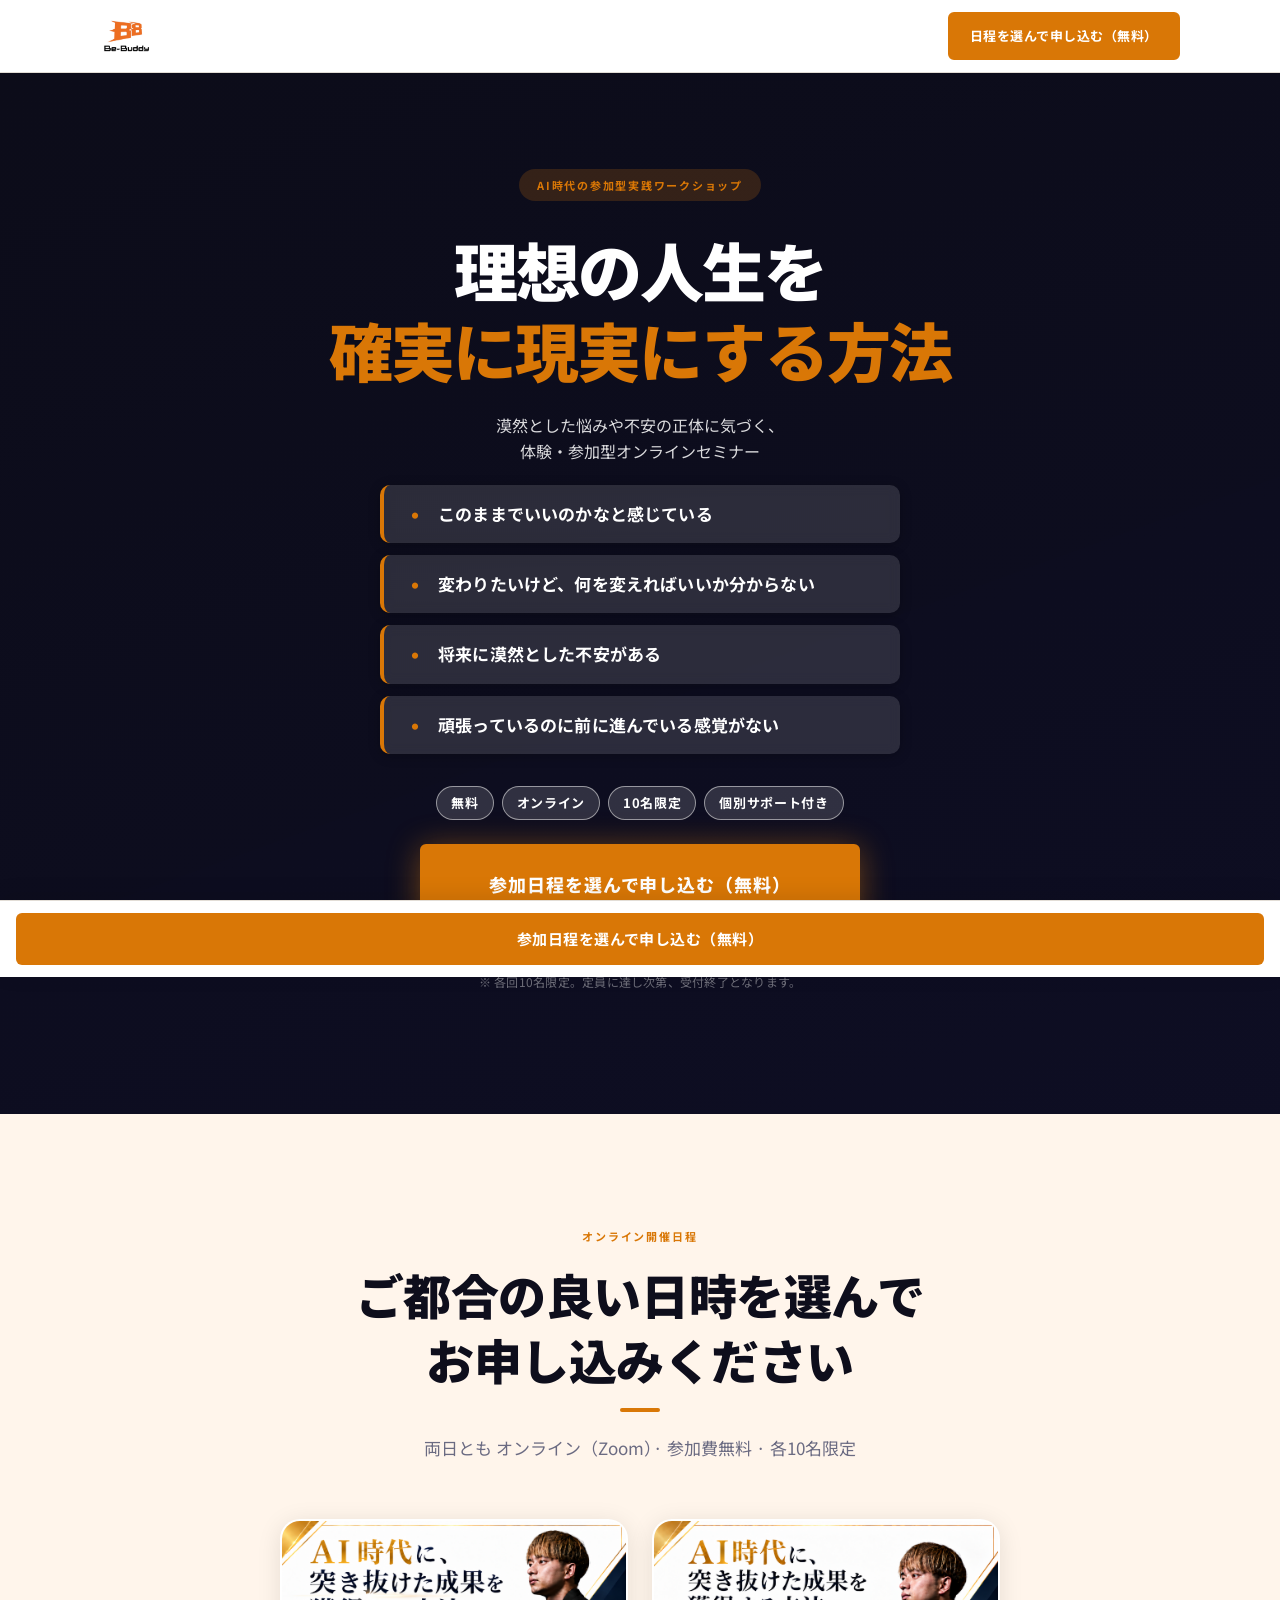
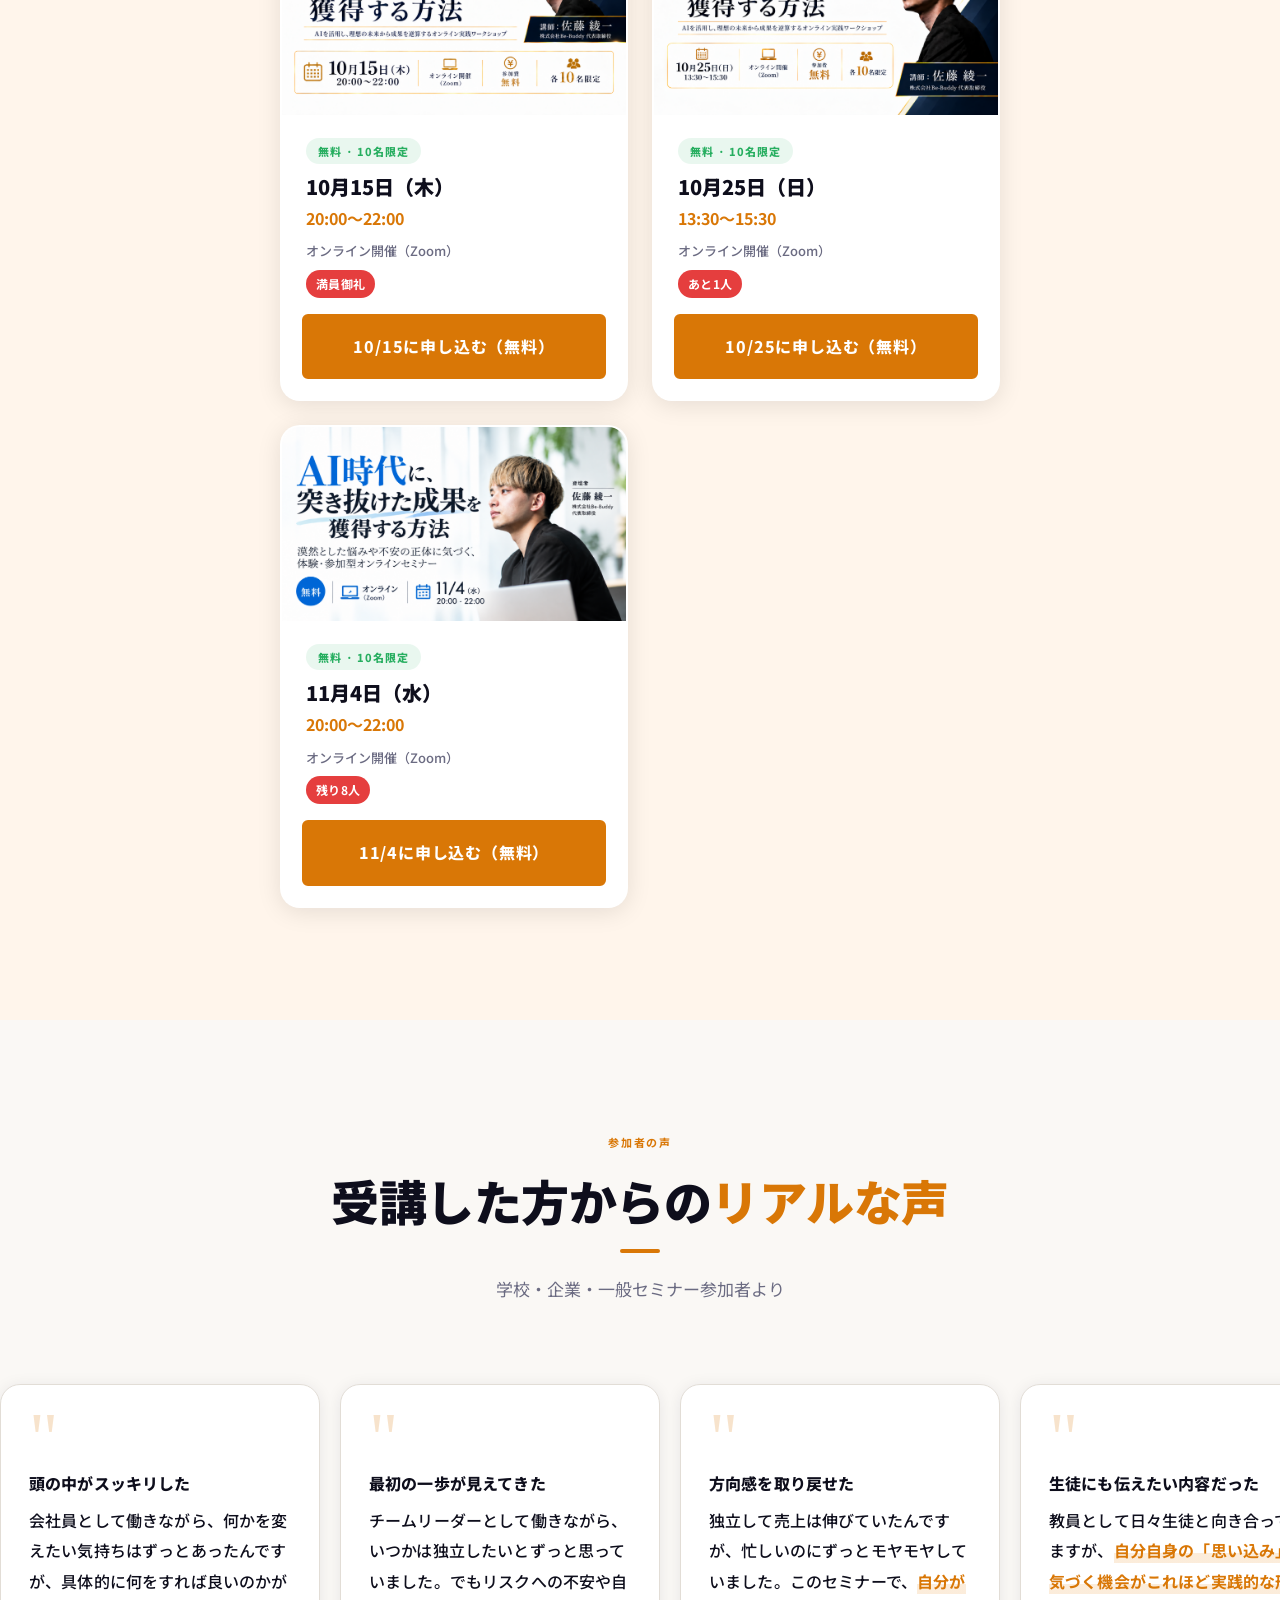
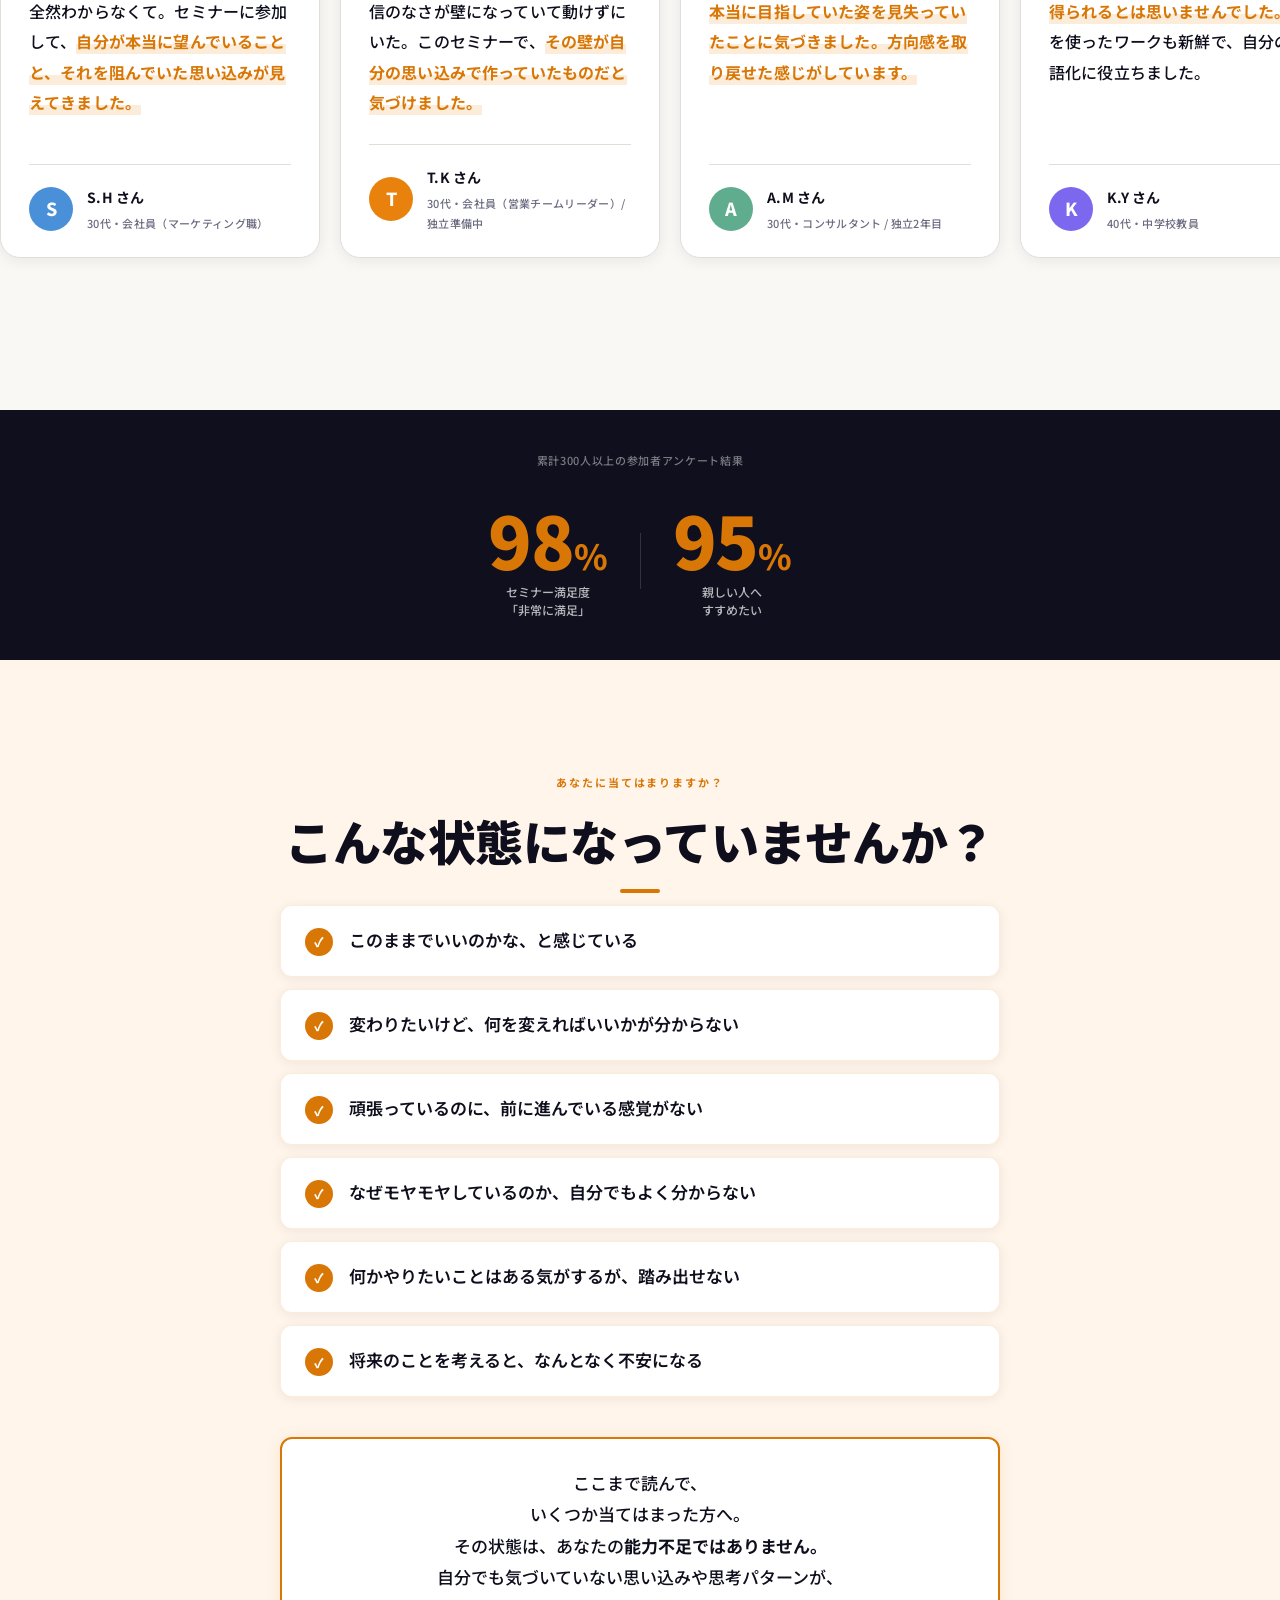
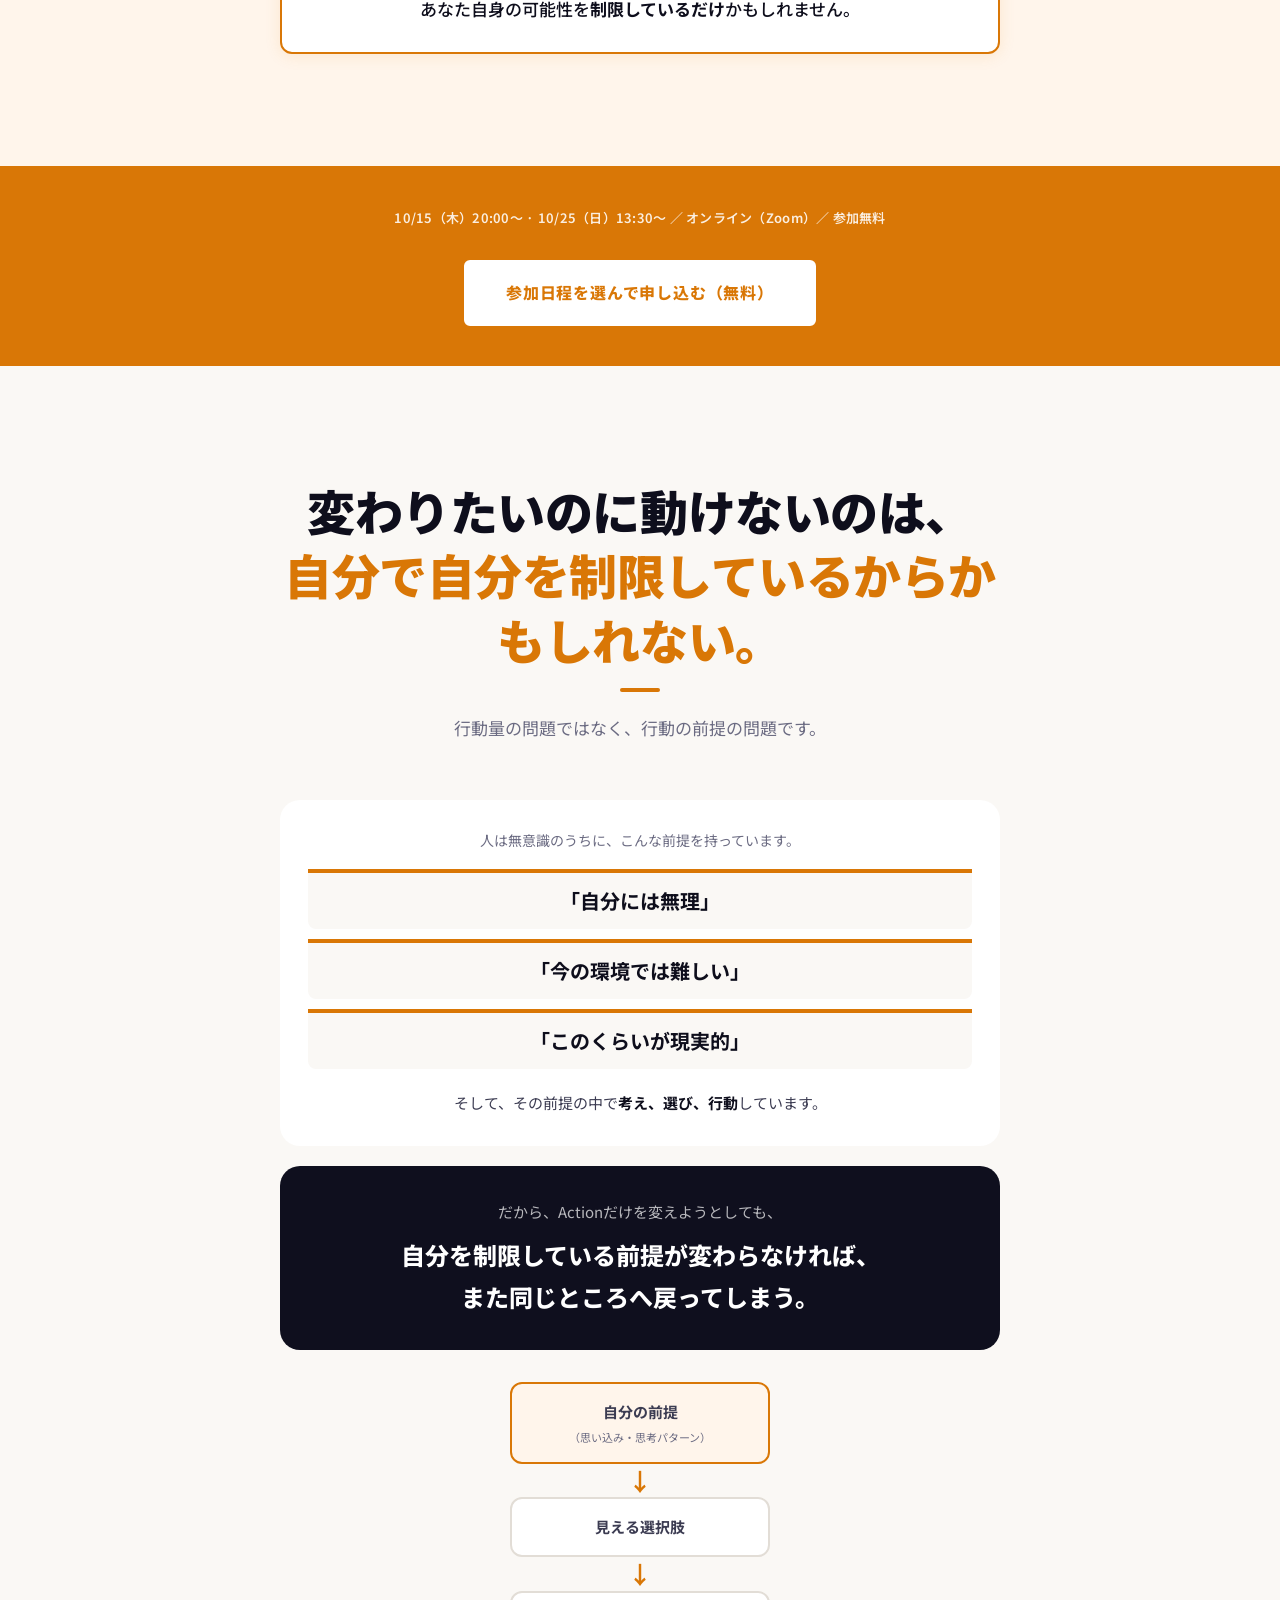
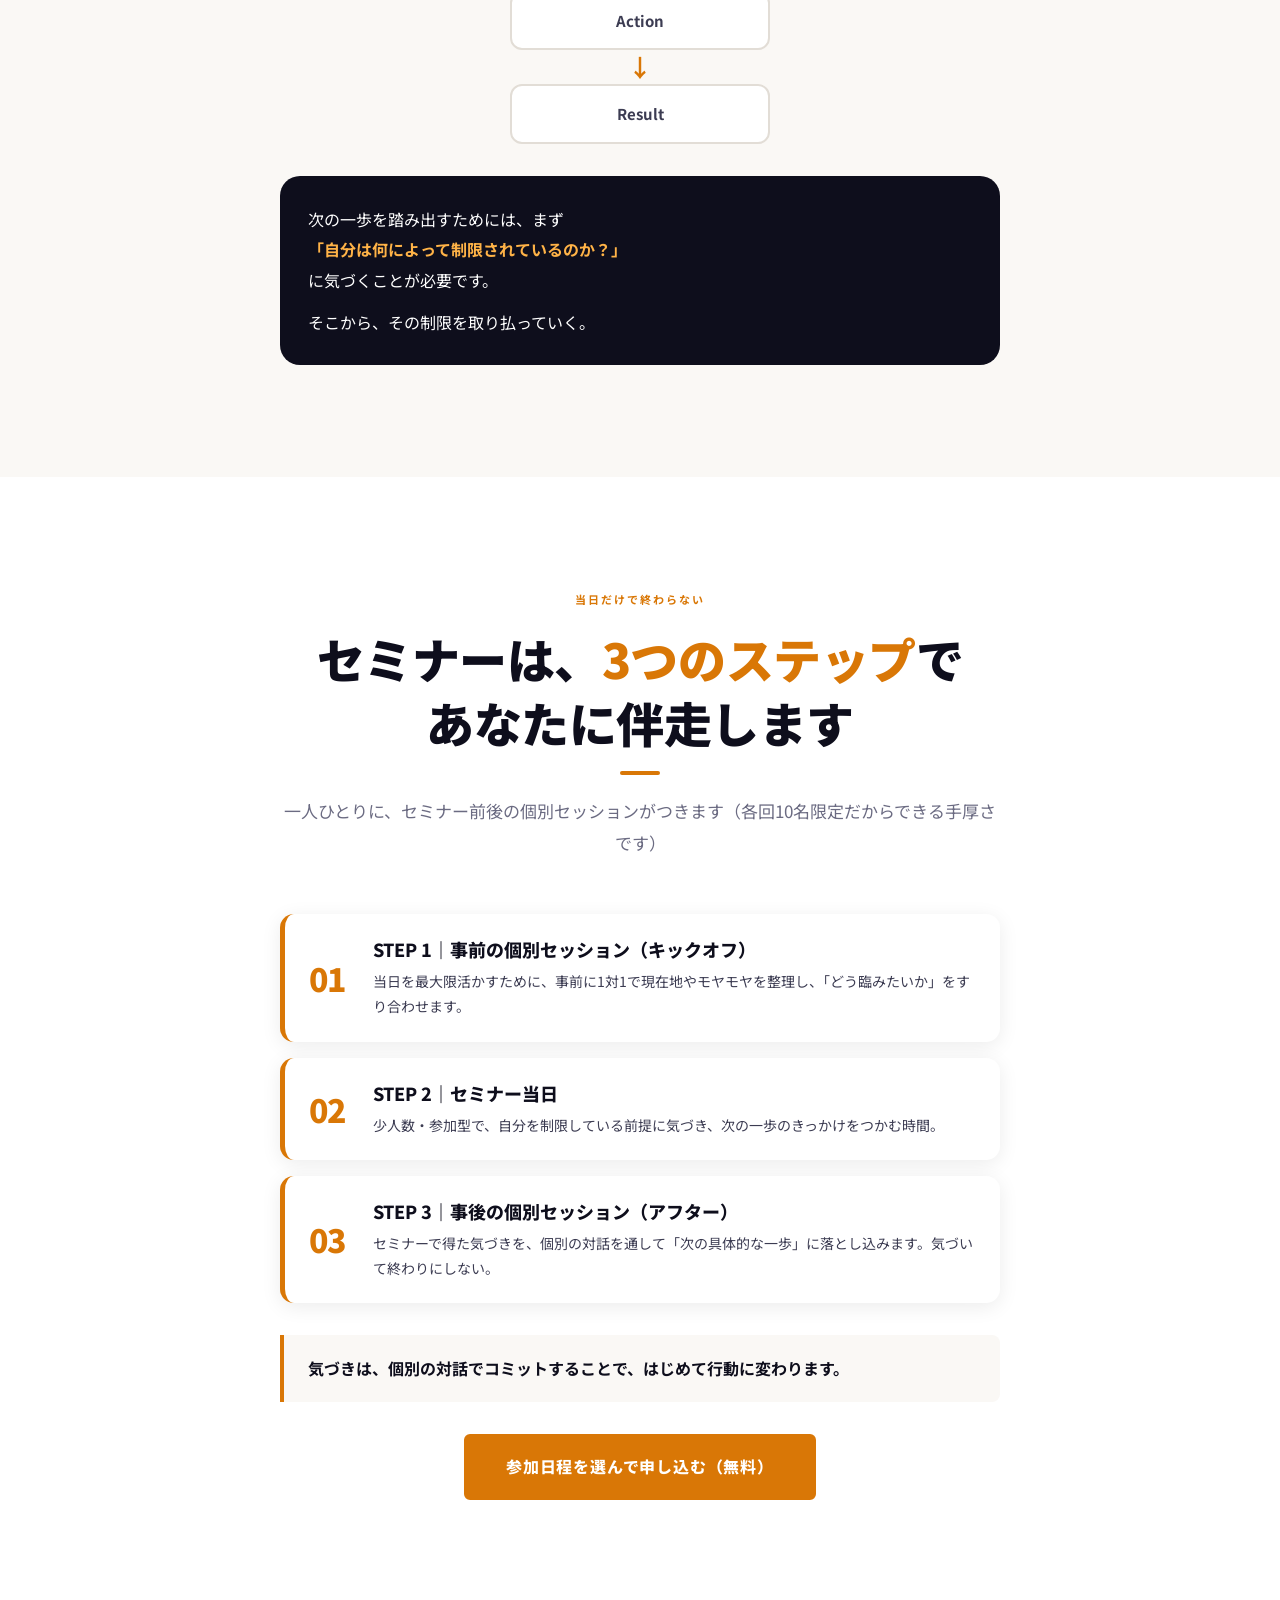
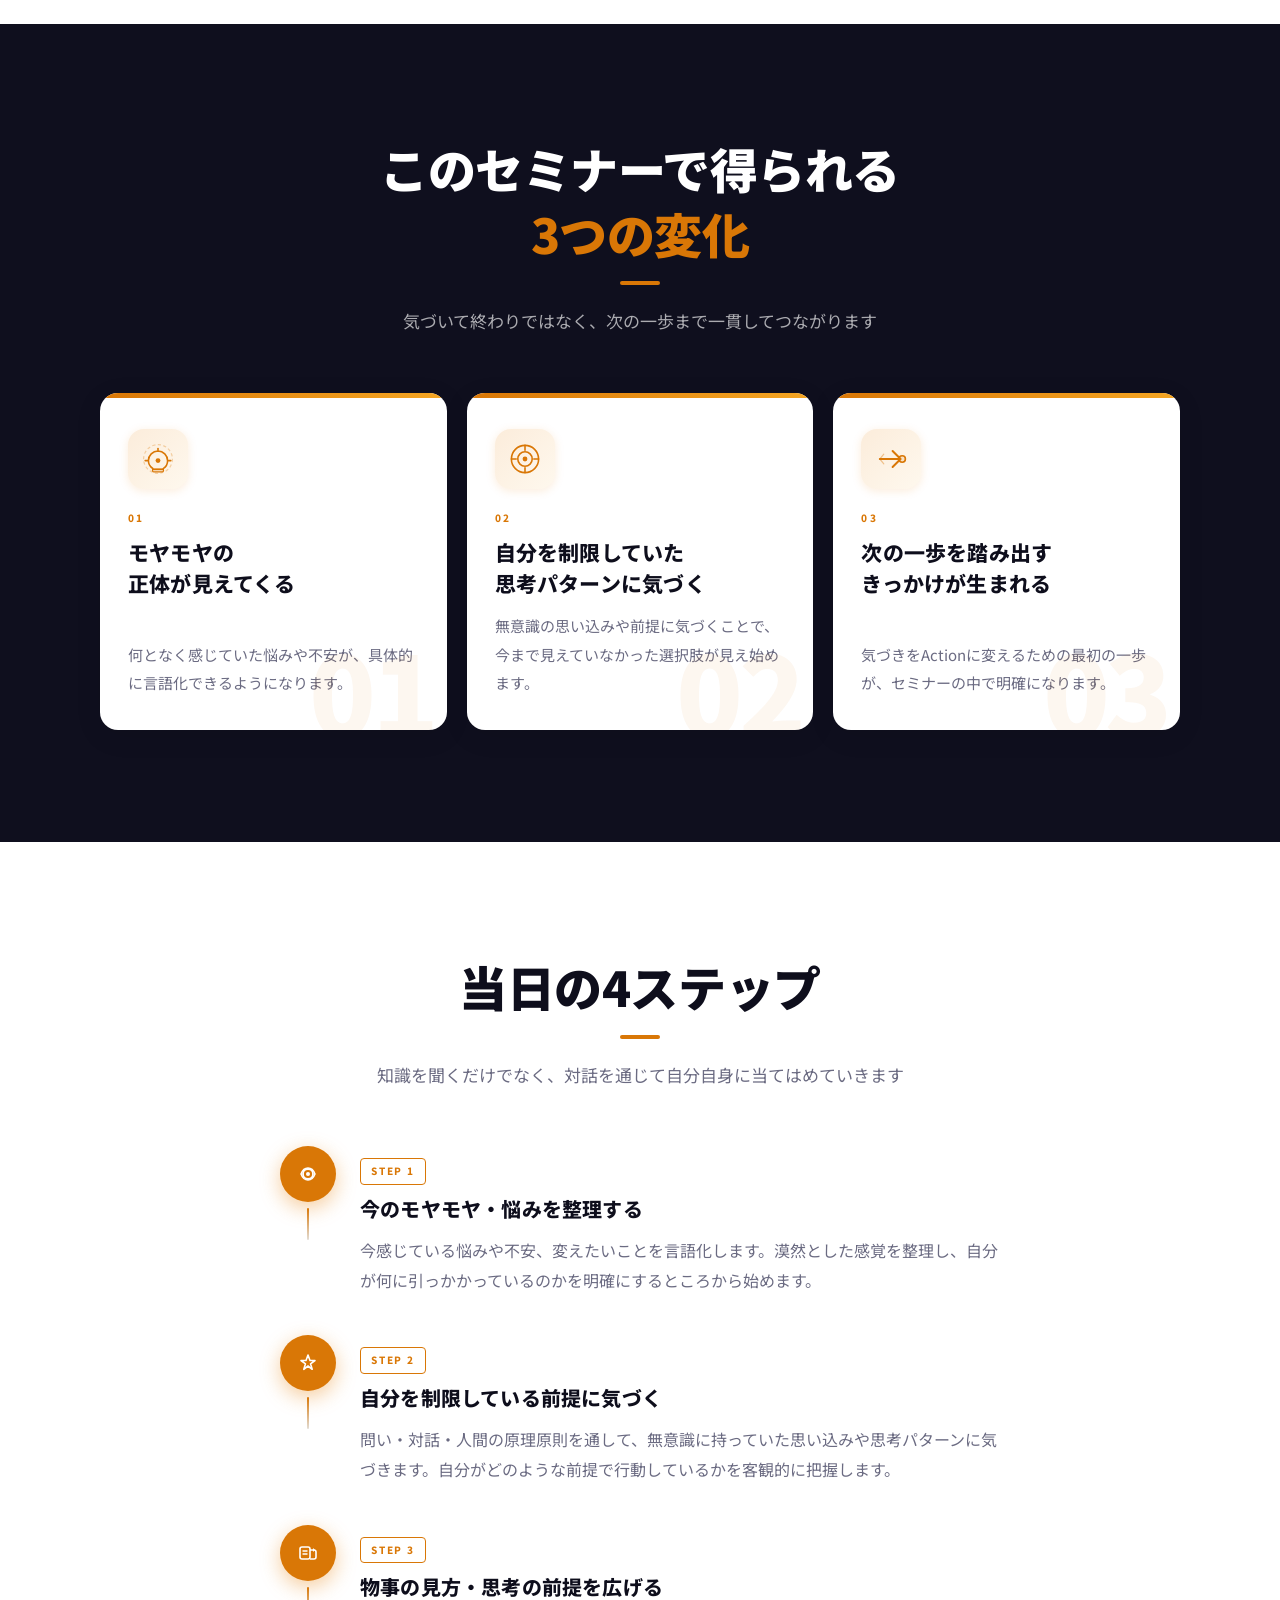
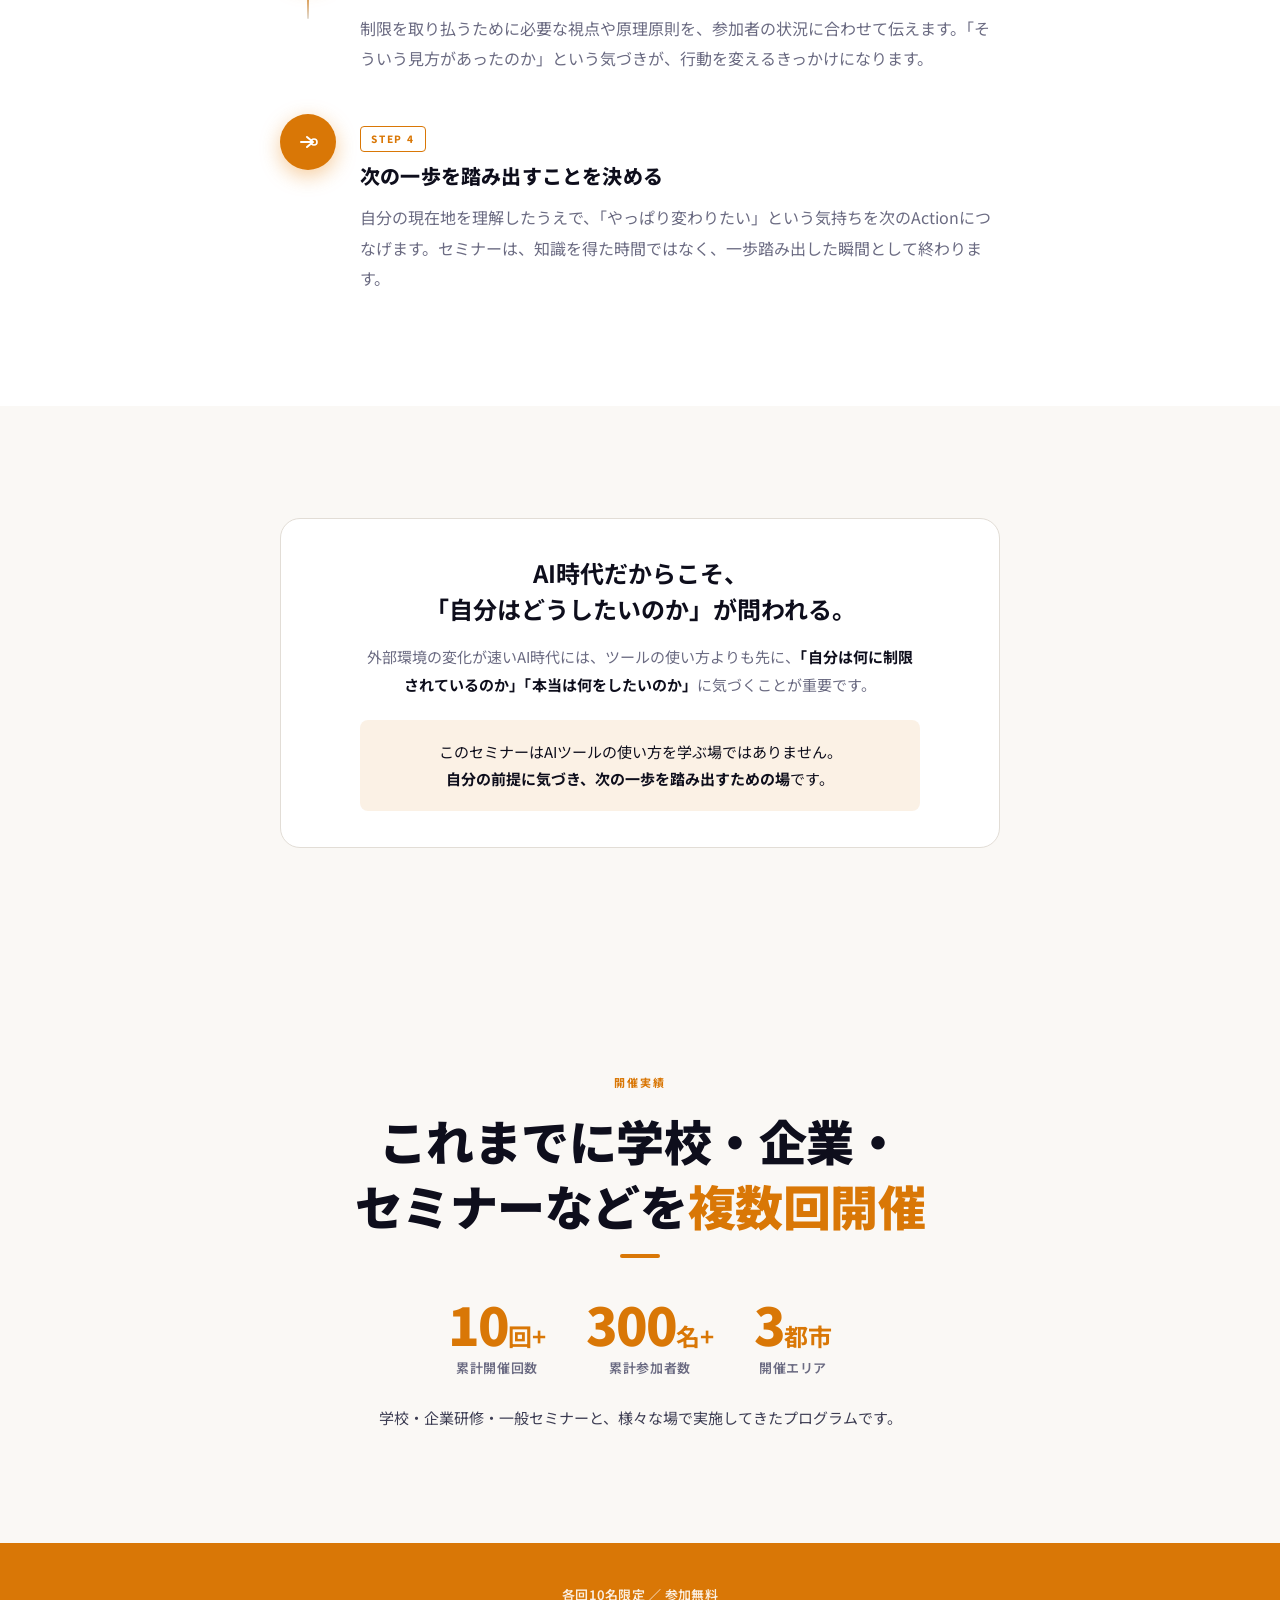
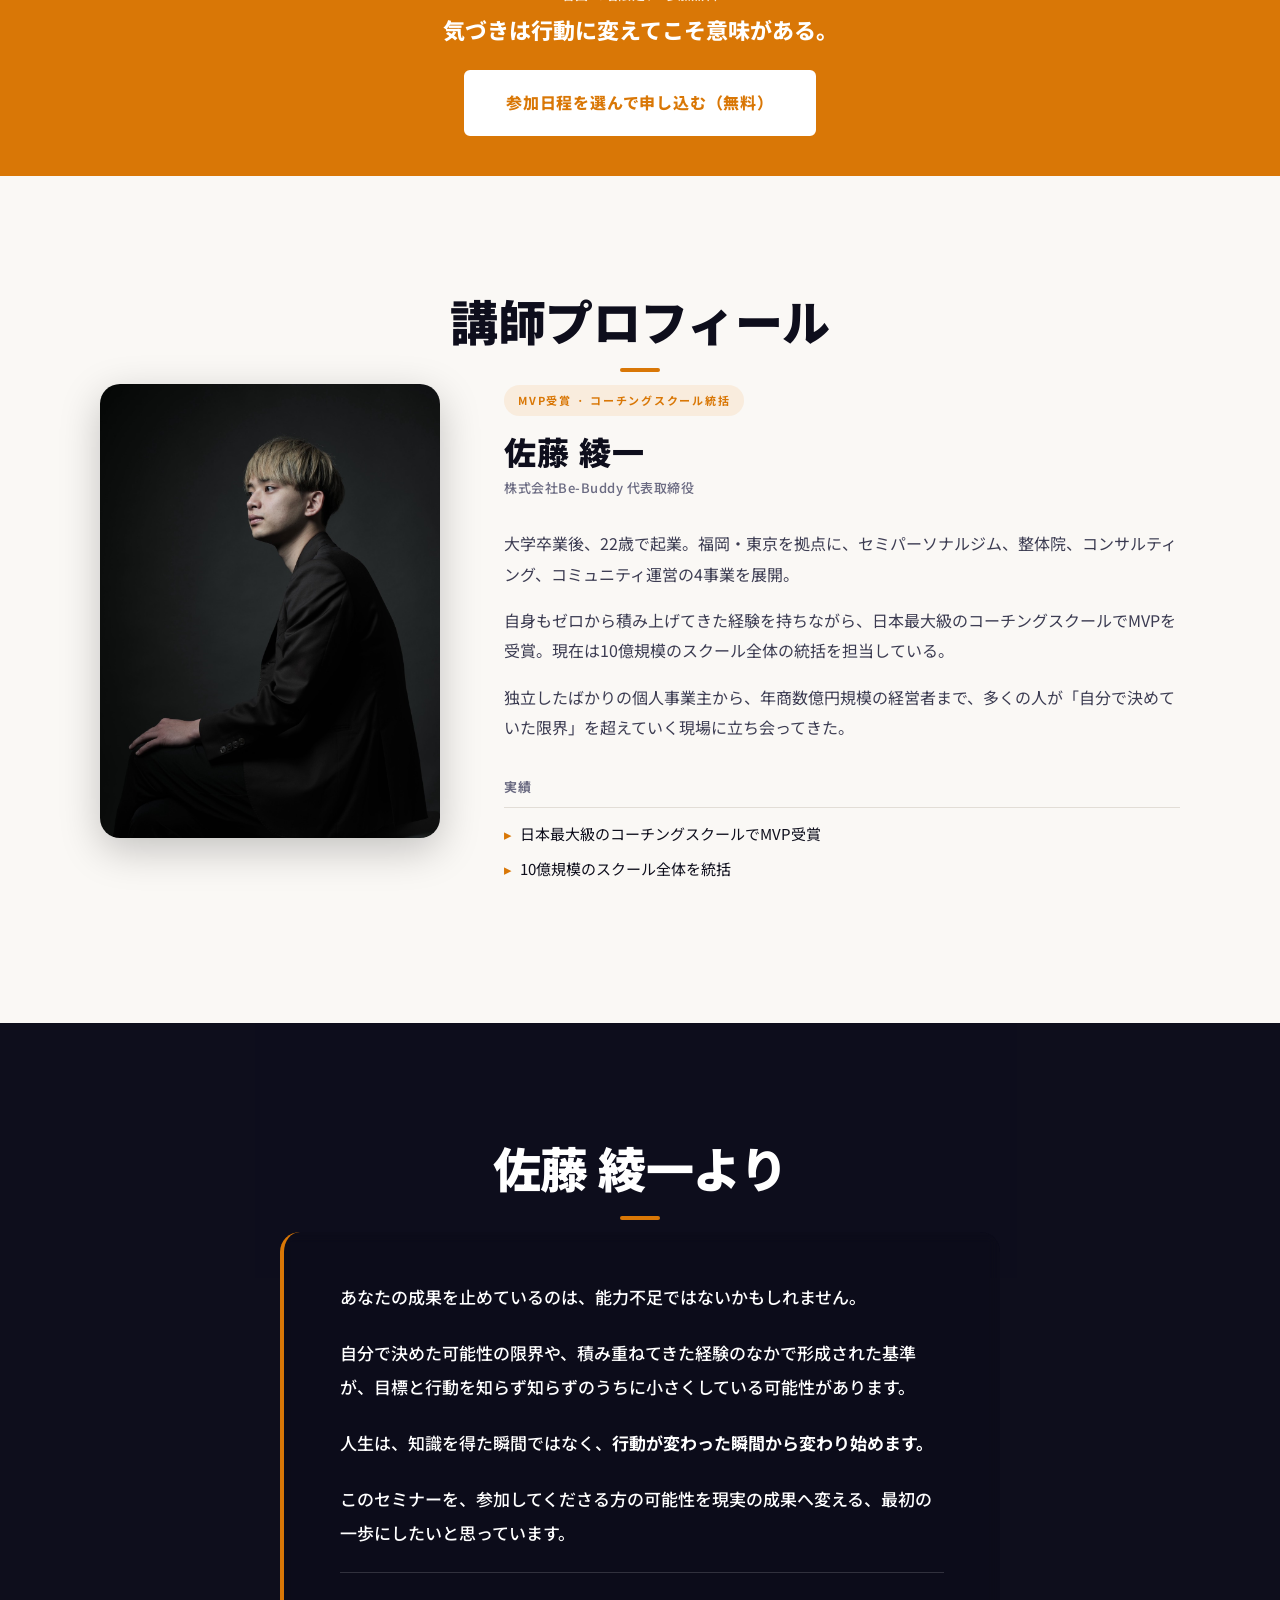
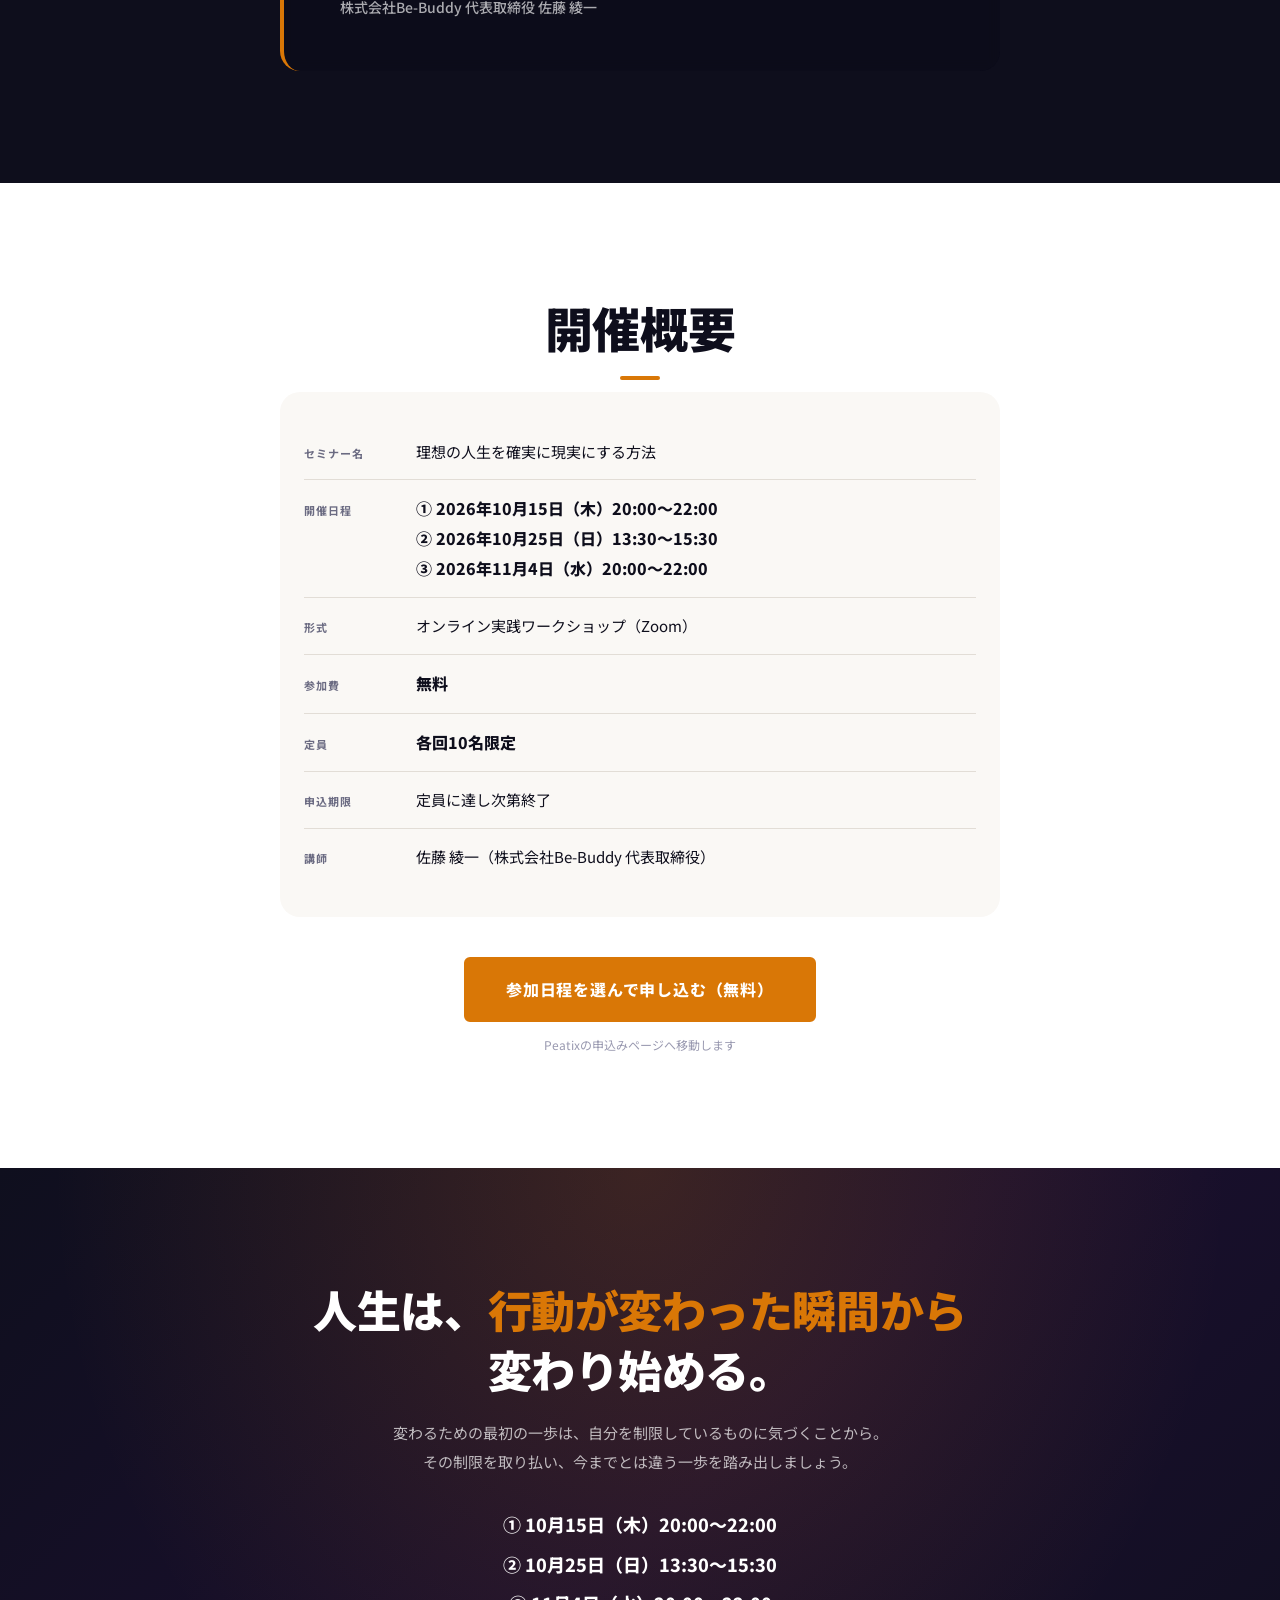
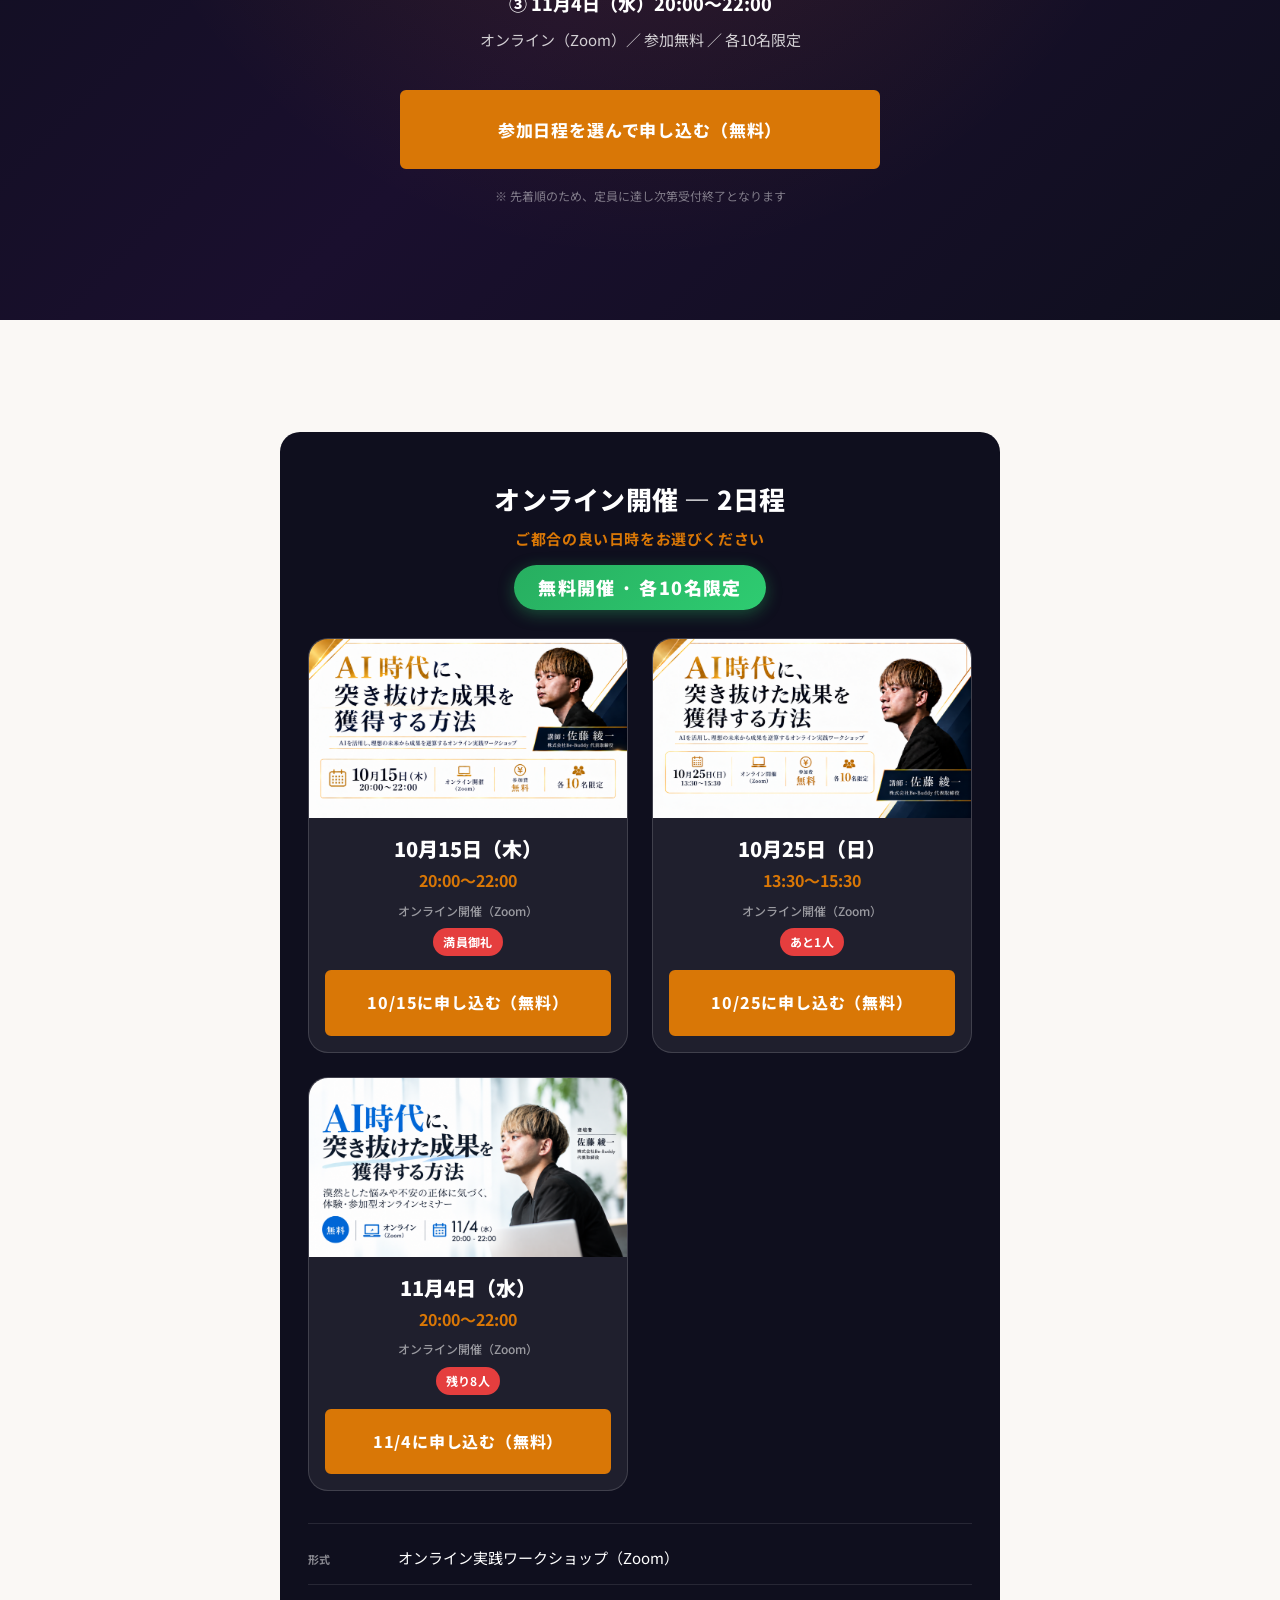
==== commit 25af2bfe: "「このセミナーで起こること」セクションを削除 Co-Authored-By: Claude Sonnet 4.6 <noreply@anthropic.com>" ====
--- a/index.html
+++ b/index.html
@@ -539,53 +539,6 @@
       </div>
     </section>
 
-    <!-- ===== EVENT OVERVIEW ===== -->
-    <section class="section overview-section" aria-labelledby="overview-heading">
-      <div class="container">
-
-        <div class="overview-layout">
-
-          <!-- Content + Apply -->
-          <div class="overview-body">
-
-            <h2 id="overview-heading" class="overview-heading">このセミナーで起こること</h2>
-
-            <ul class="overview-card-list">
-              <li class="overview-card slide-in slide-in--left">
-                <div class="overview-card__num" aria-hidden="true">01</div>
-                <div class="overview-card__body">
-                  <strong class="overview-card__title">モヤモヤの正体に気づく</strong>
-                  <p class="overview-card__desc">今感じている悩みや不安を整理し、自分が何に引っかかっているのかを見ていきます。</p>
-                </div>
-              </li>
-              <li class="overview-card slide-in slide-in--right">
-                <div class="overview-card__num" aria-hidden="true">02</div>
-                <div class="overview-card__body">
-                  <strong class="overview-card__title">自分を制限しているものに気づく</strong>
-                  <p class="overview-card__desc">問い・対話・人間の原理原則を通して、無意識に持っていた思い込みや思考パターンに気づきます。</p>
-                </div>
-              </li>
-              <li class="overview-card slide-in slide-in--left">
-                <div class="overview-card__num" aria-hidden="true">03</div>
-                <div class="overview-card__body">
-                  <strong class="overview-card__title">次の一歩を踏み出す</strong>
-                  <p class="overview-card__desc">自分の現在地を理解し、「やっぱり変わりたい」という気持ちを、次のActionにつなげます。</p>
-                </div>
-              </li>
-            </ul>
-
-            <div class="apply-box__cta">
-                <a href="#" class="btn btn--primary btn--lg js-open-date-modal" data-cta-location="overview">
-                  参加日程を選んで申し込む（無料）
-                </a>
-              </div>
-
-          </div>
-        </div>
-
-      </div>
-    </section>
-
     <!-- ===== JOURNEY (3 STEPS) ===== -->
     <section class="section journey-section" aria-labelledby="journey-heading">
       <div class="container container--narrow">
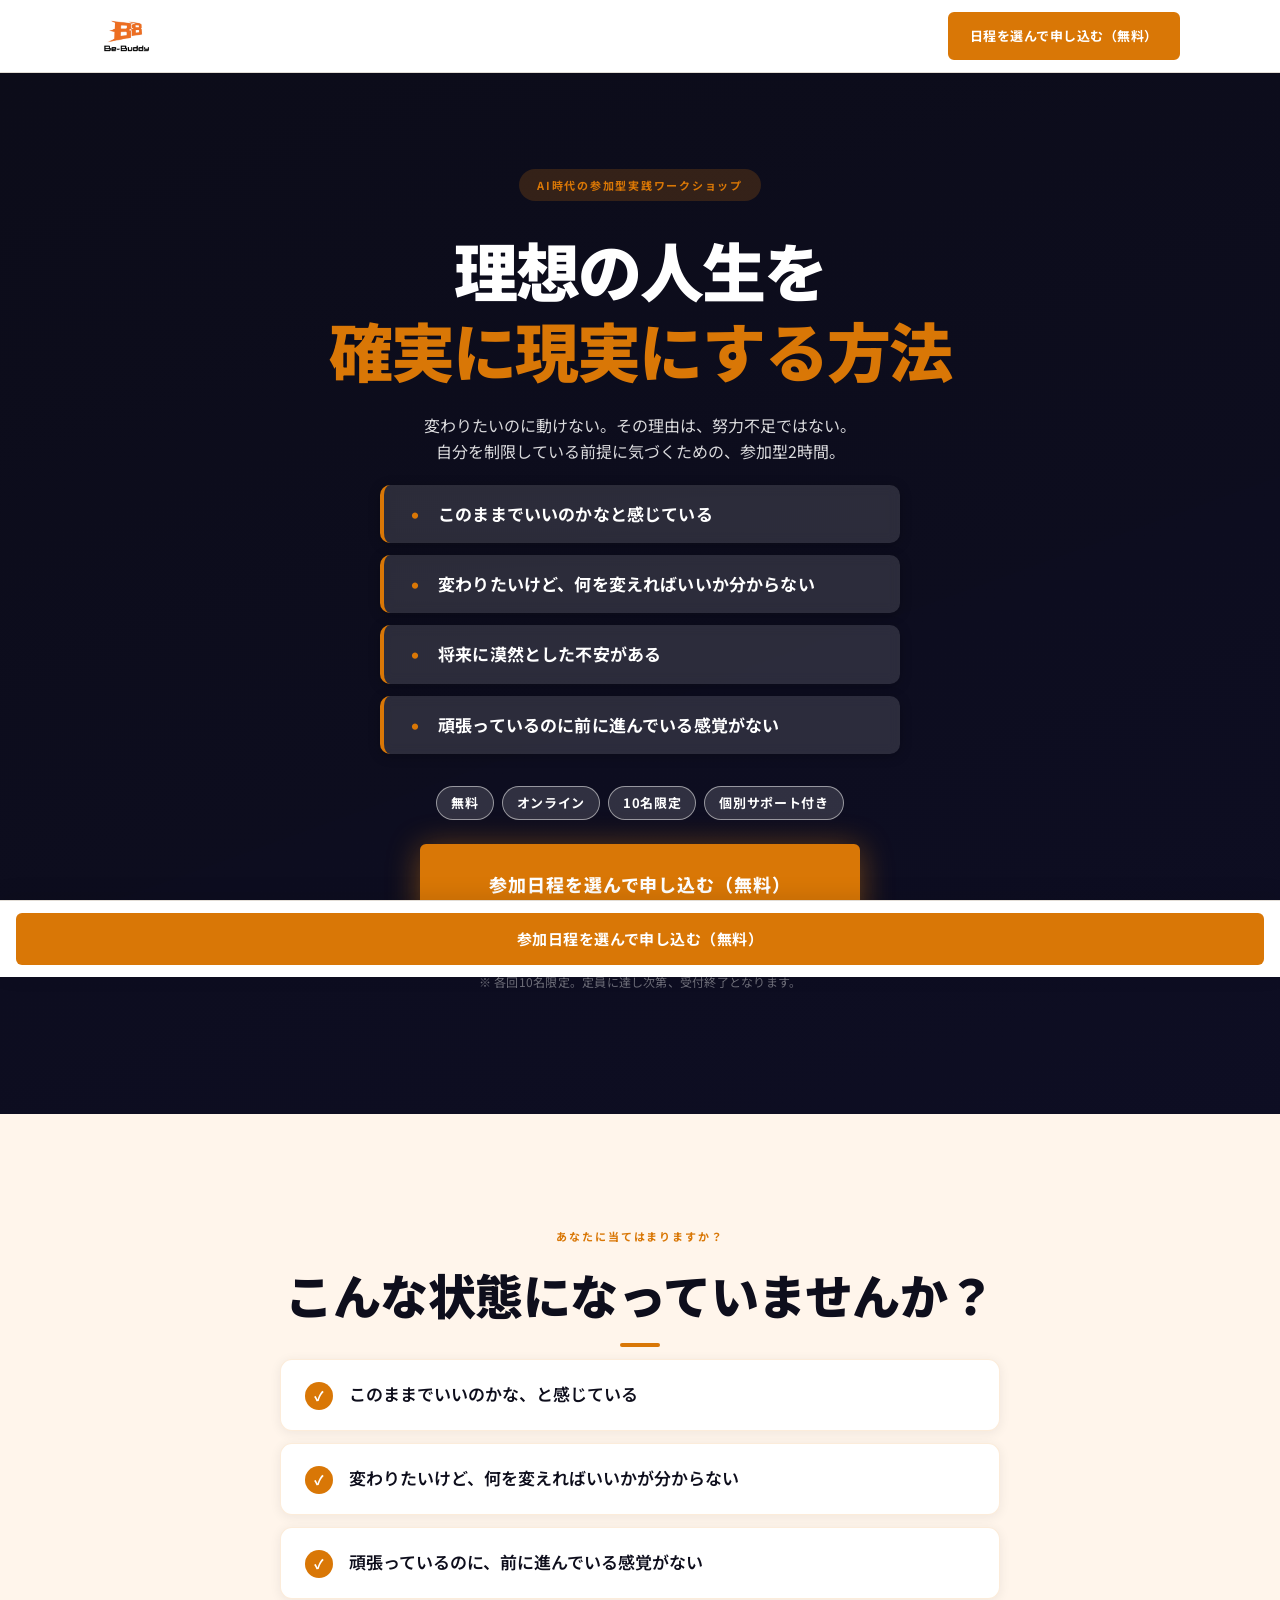
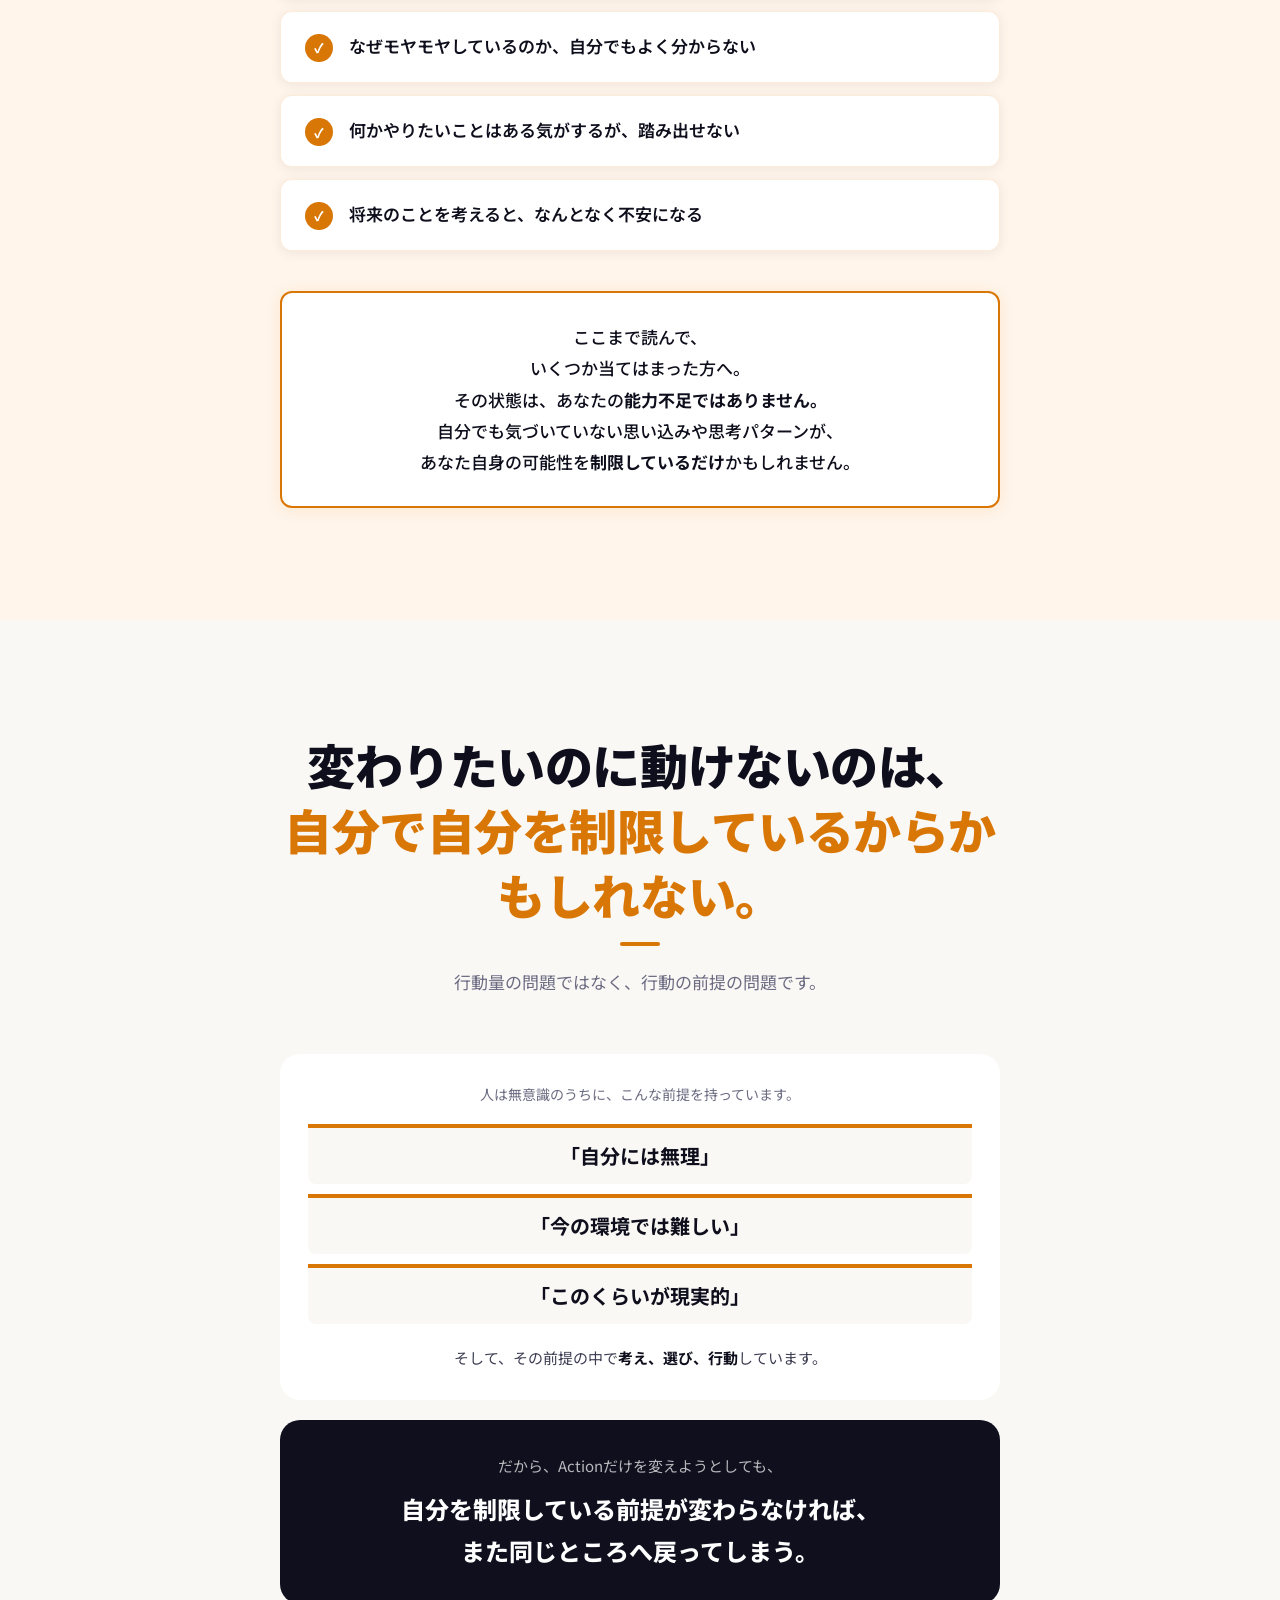
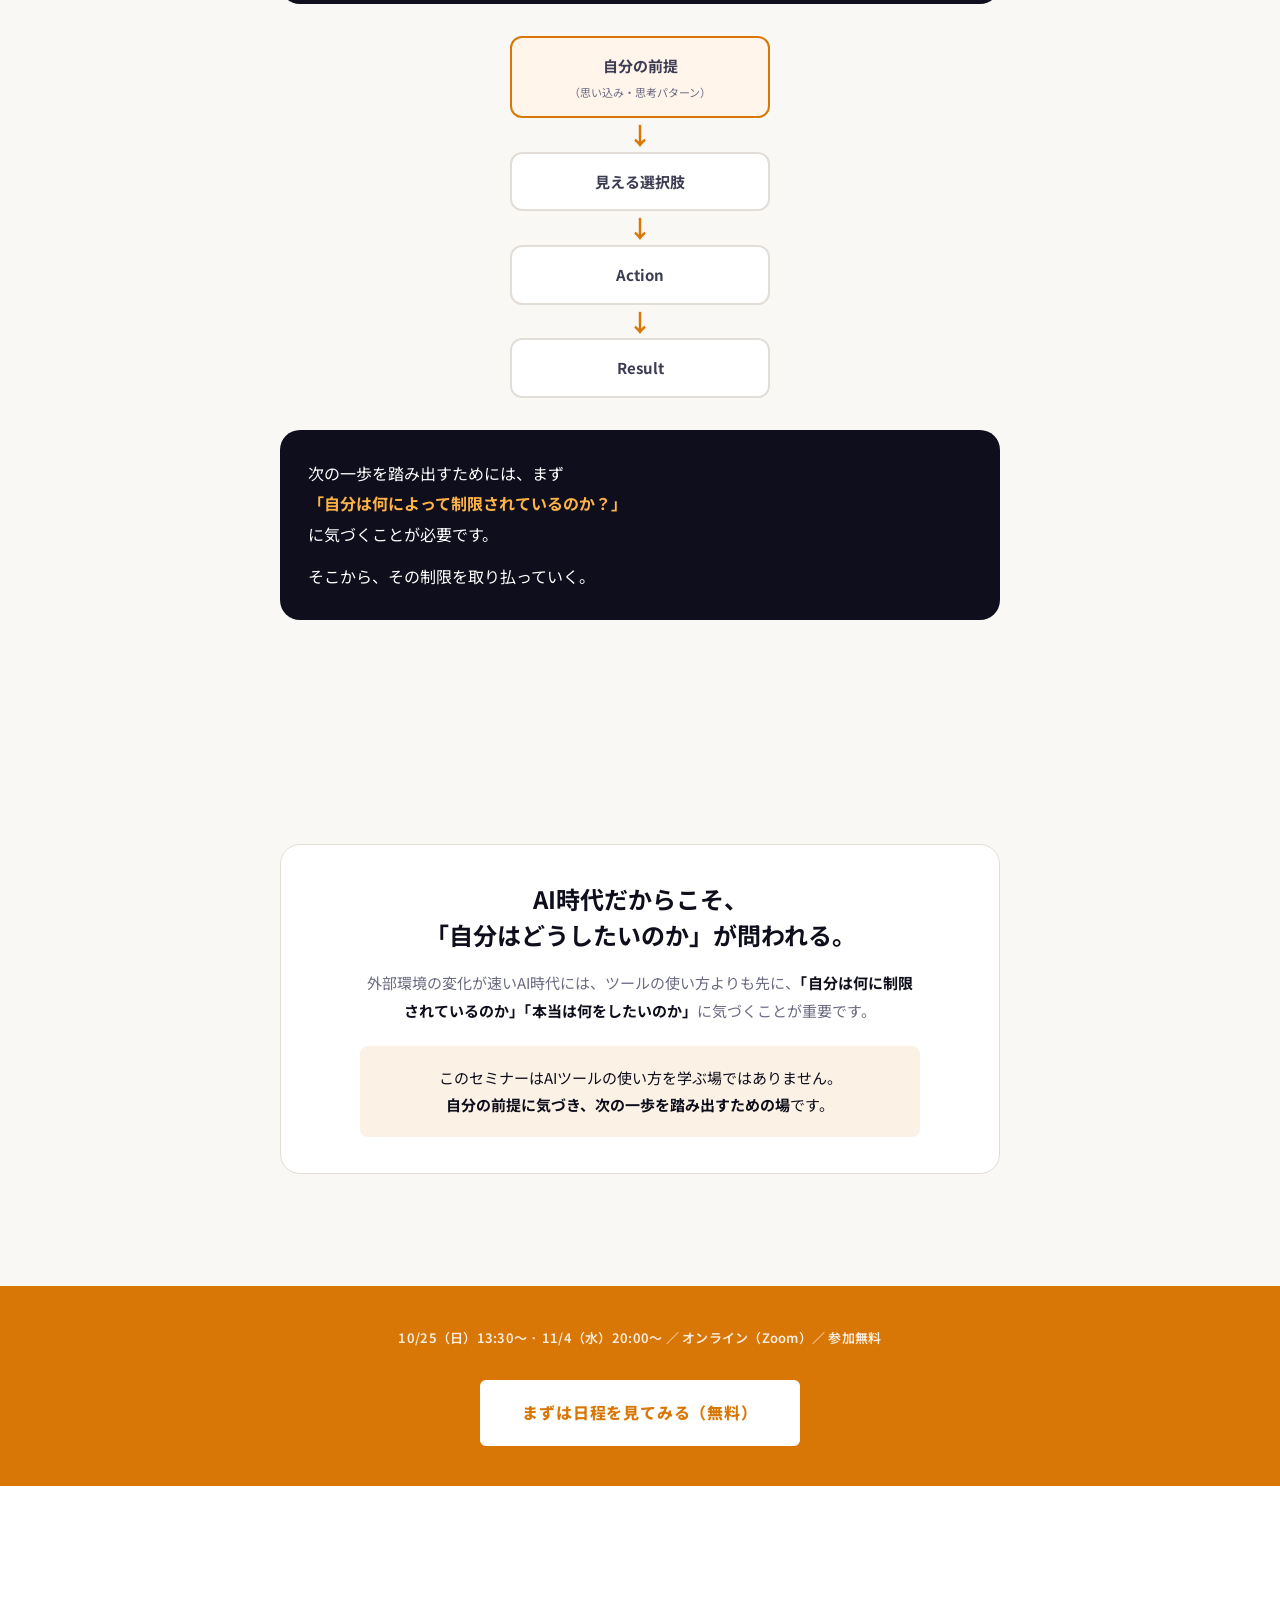
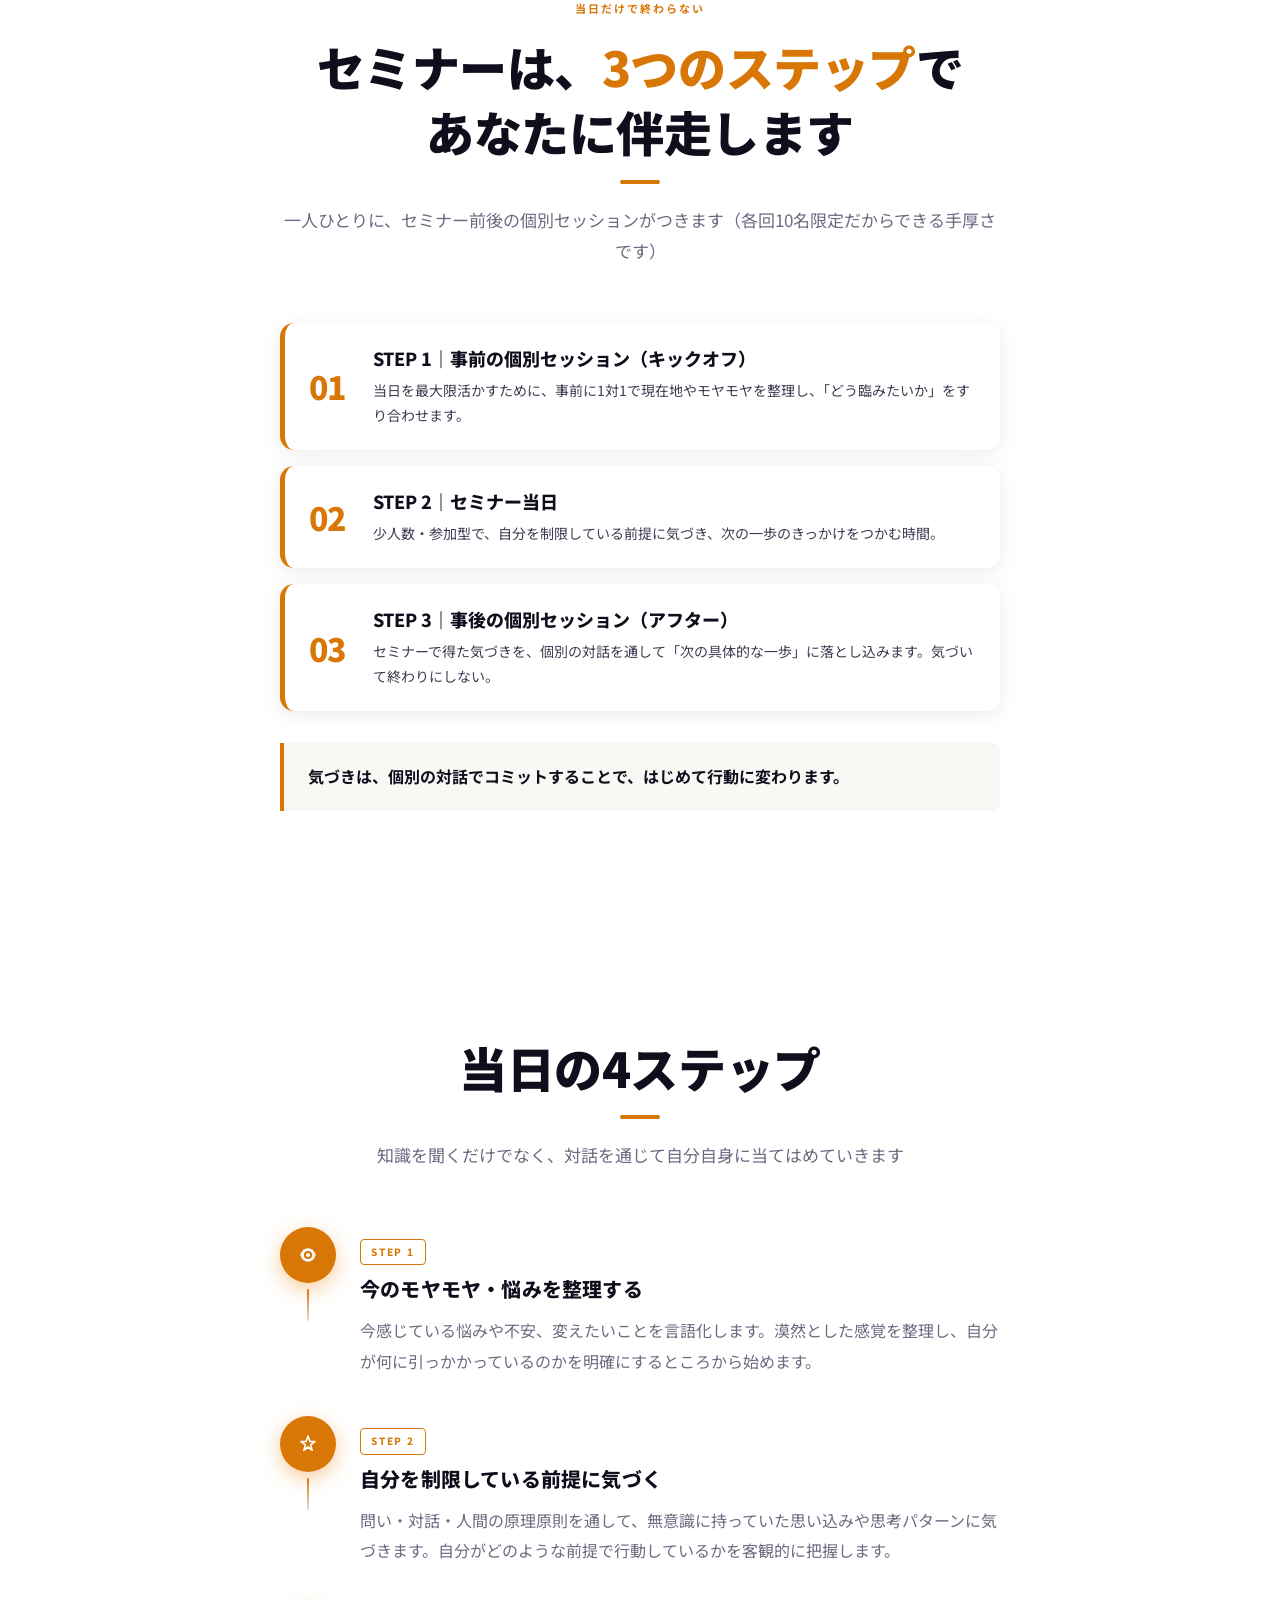
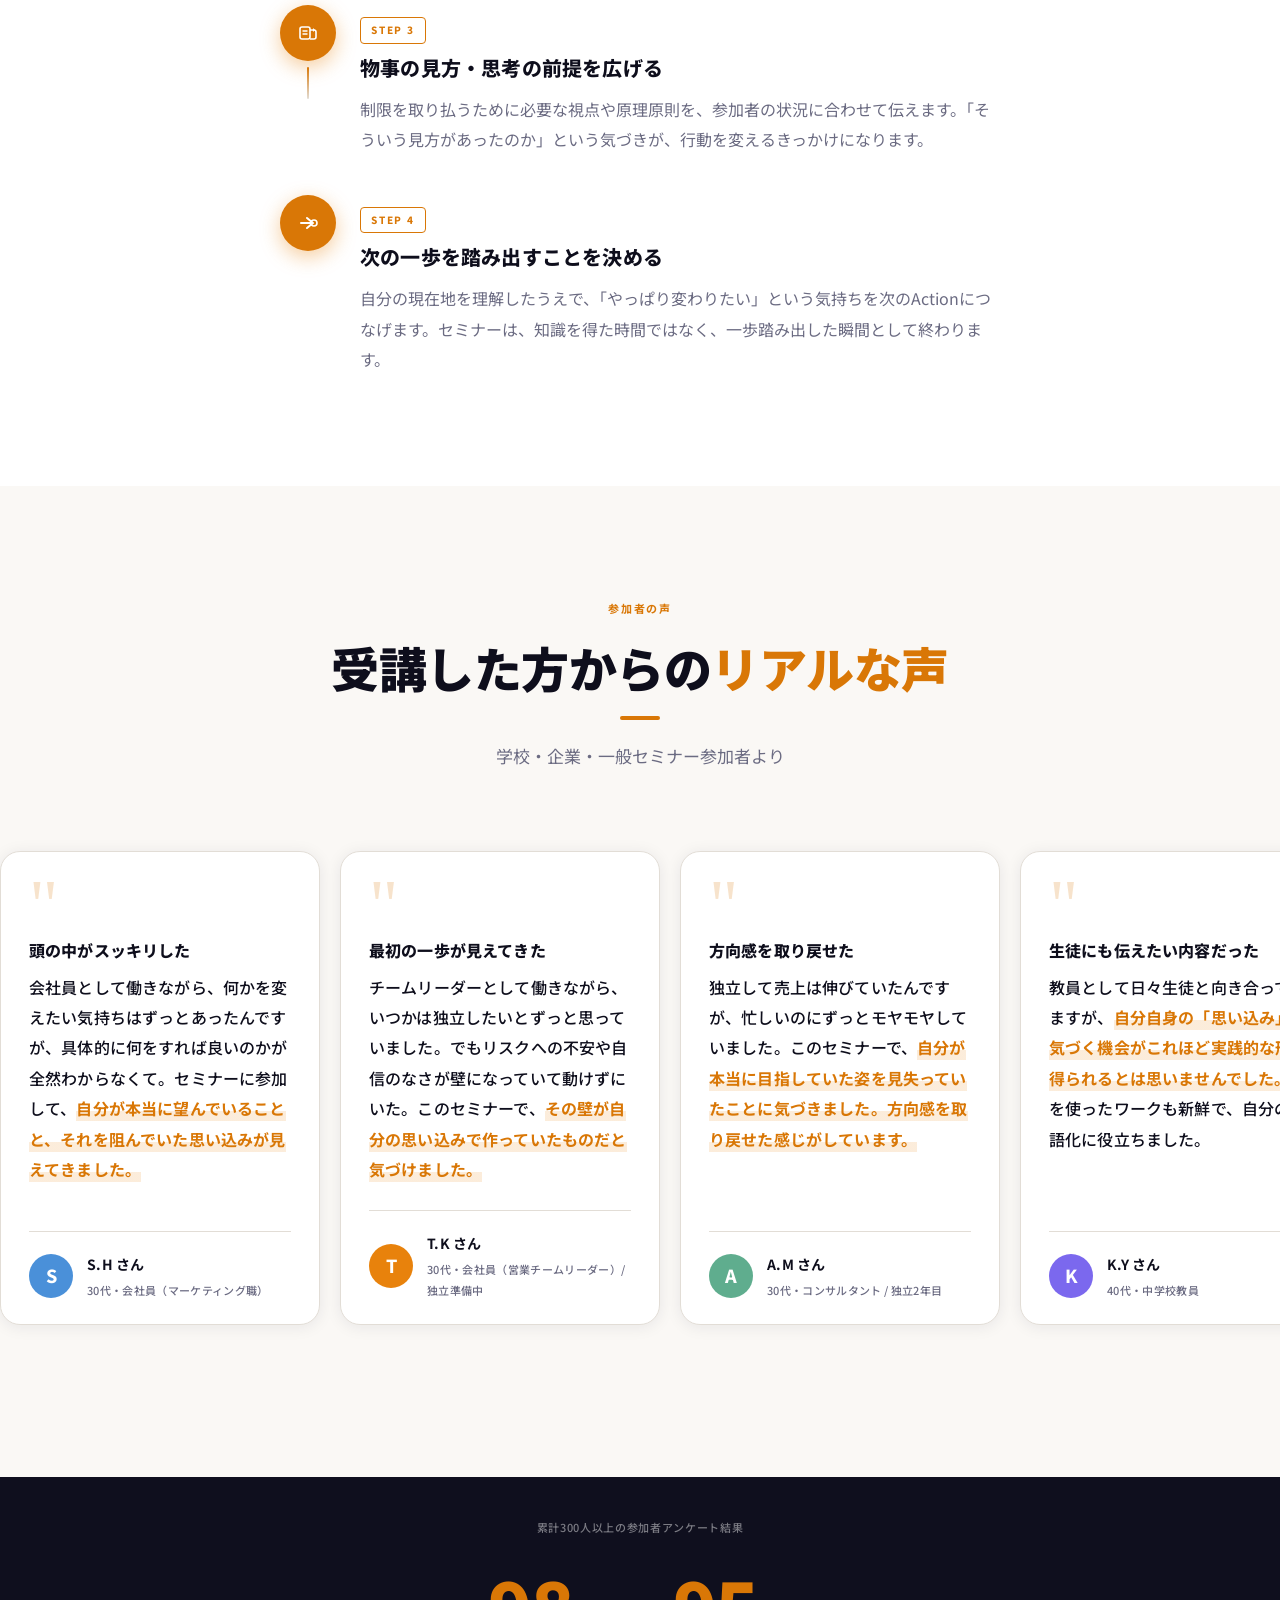
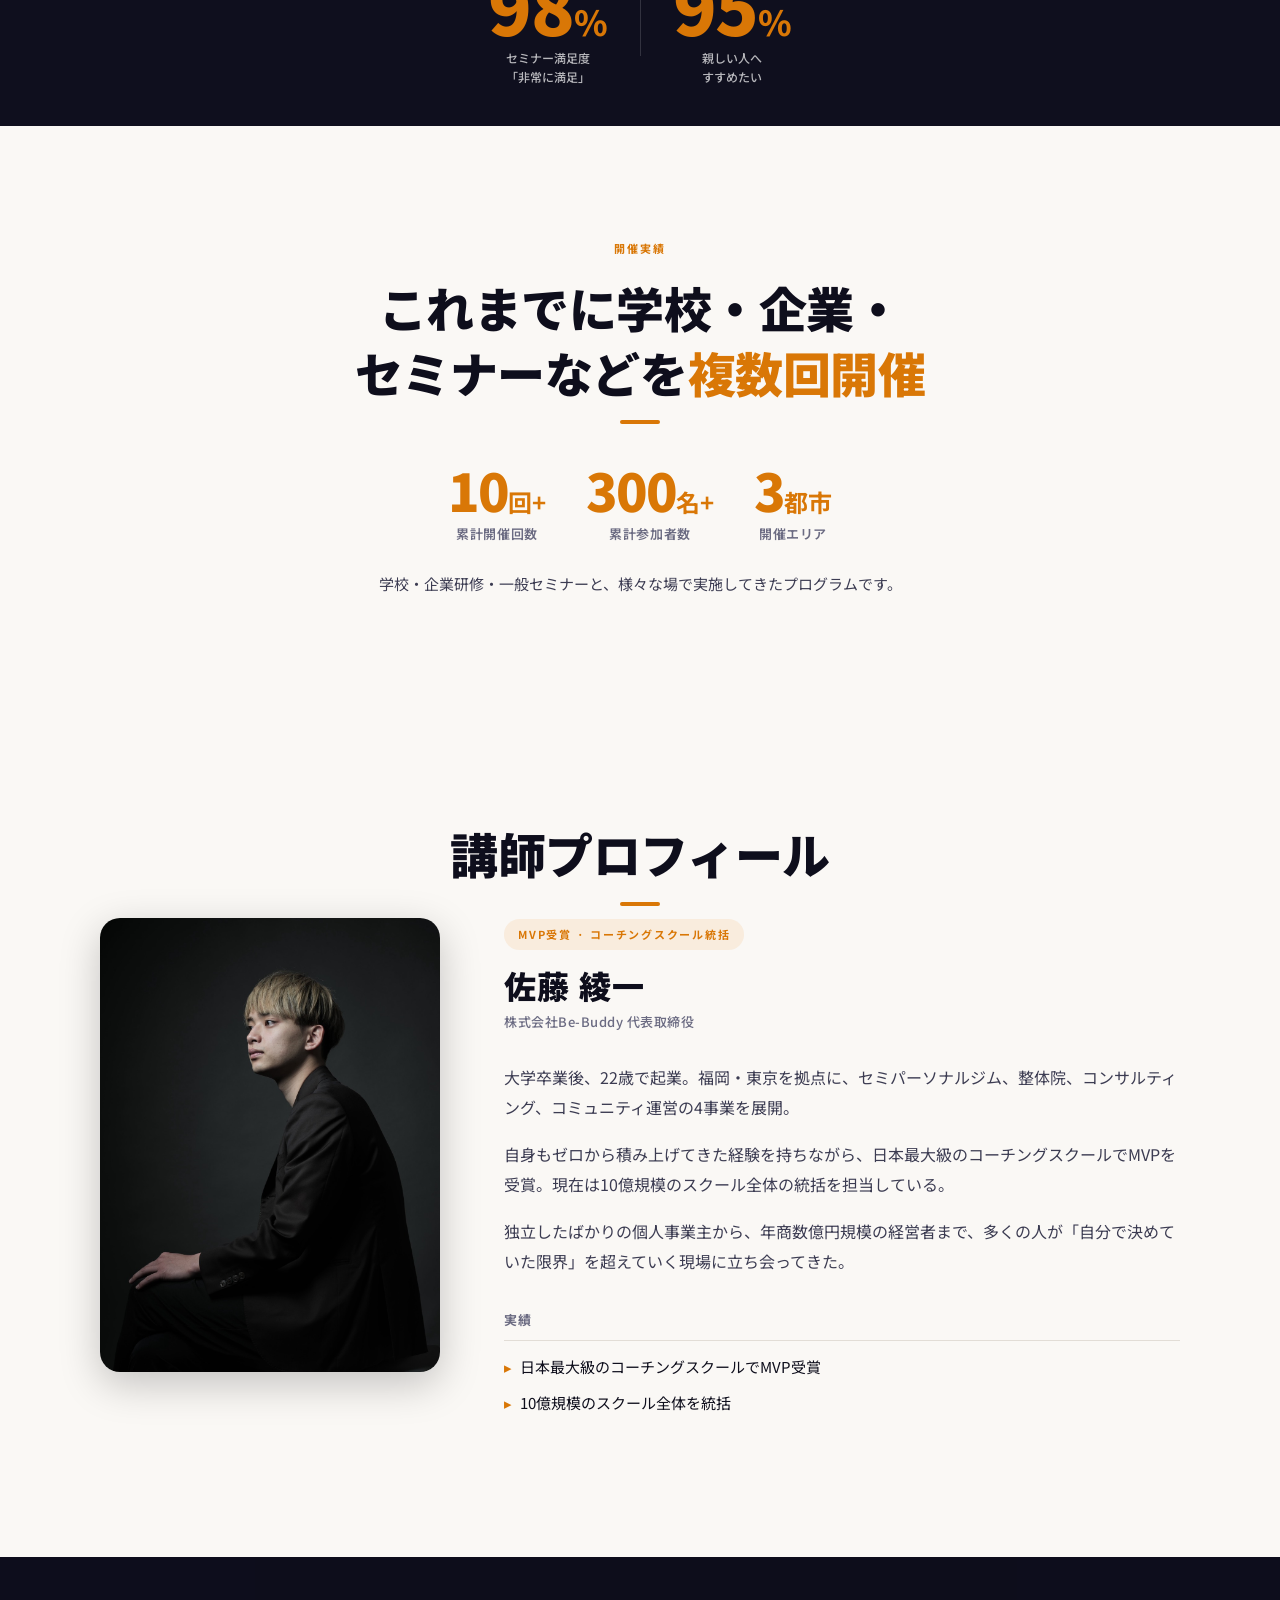
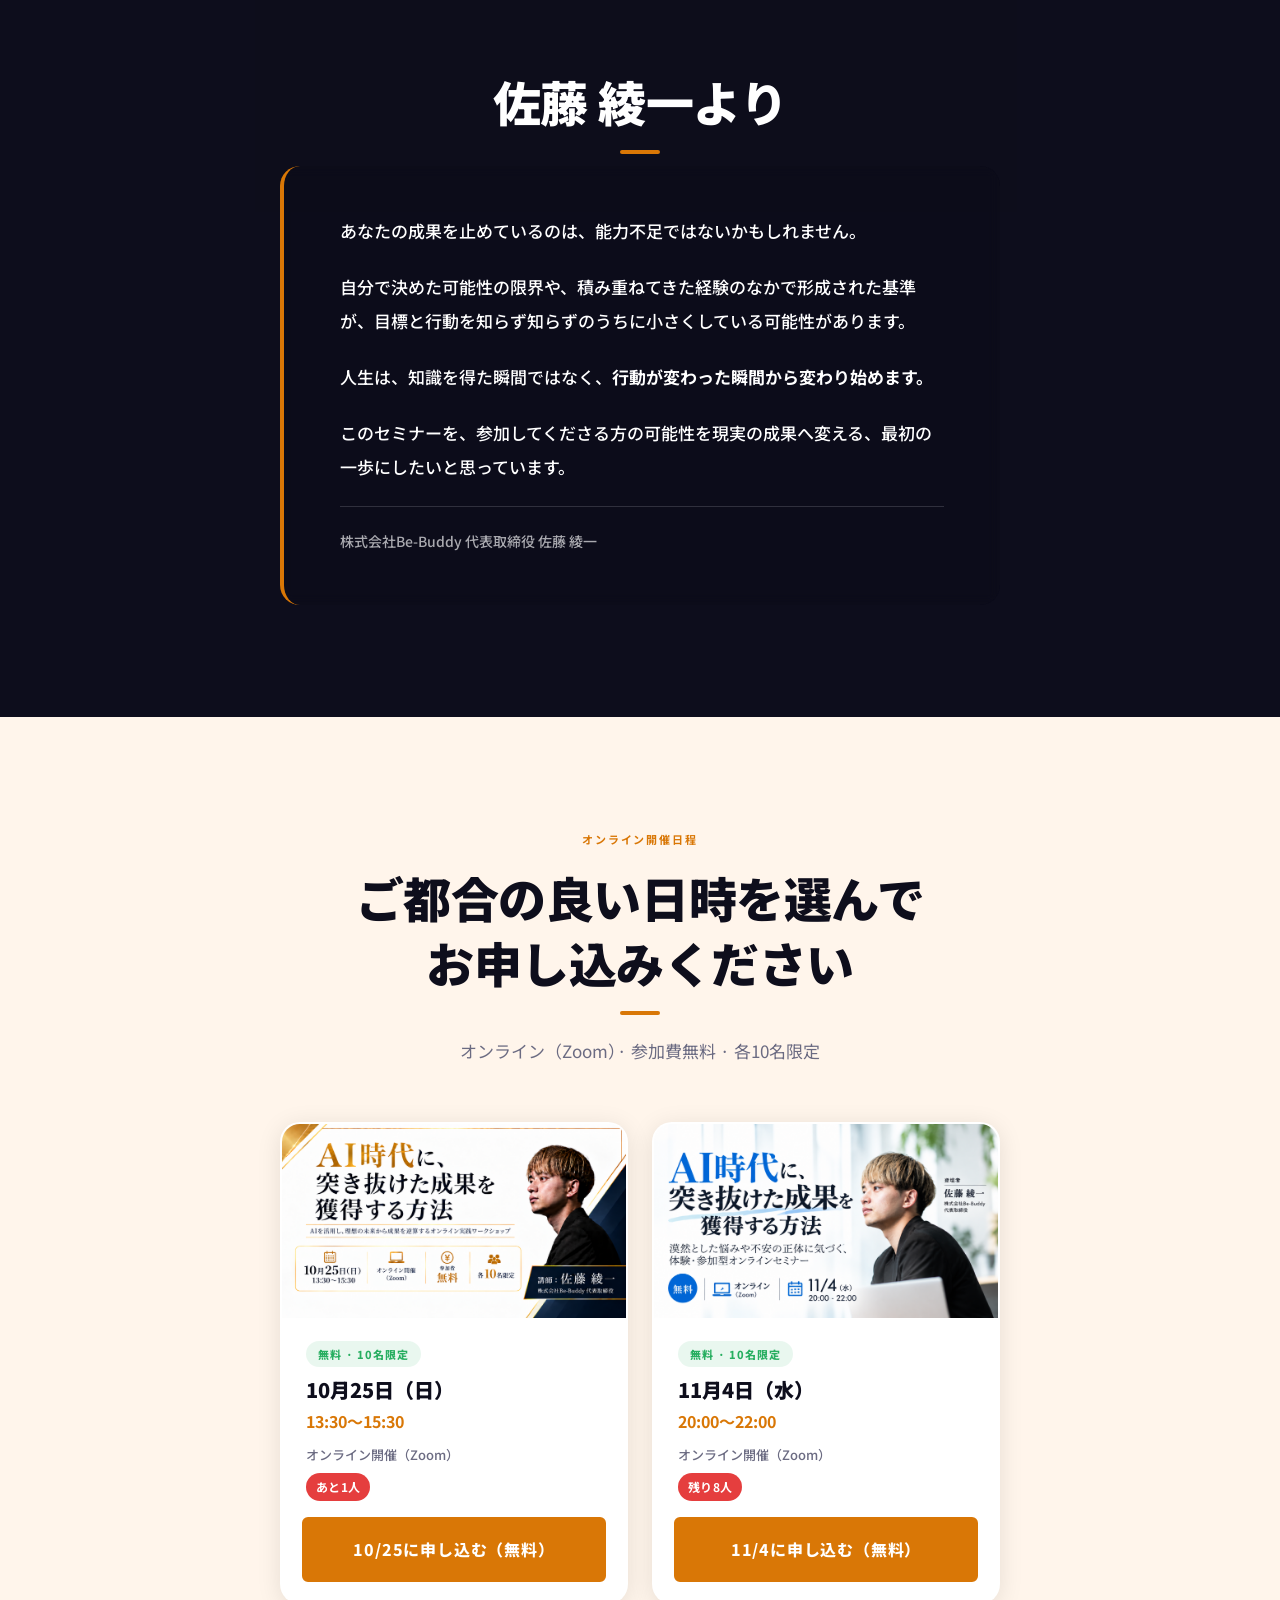
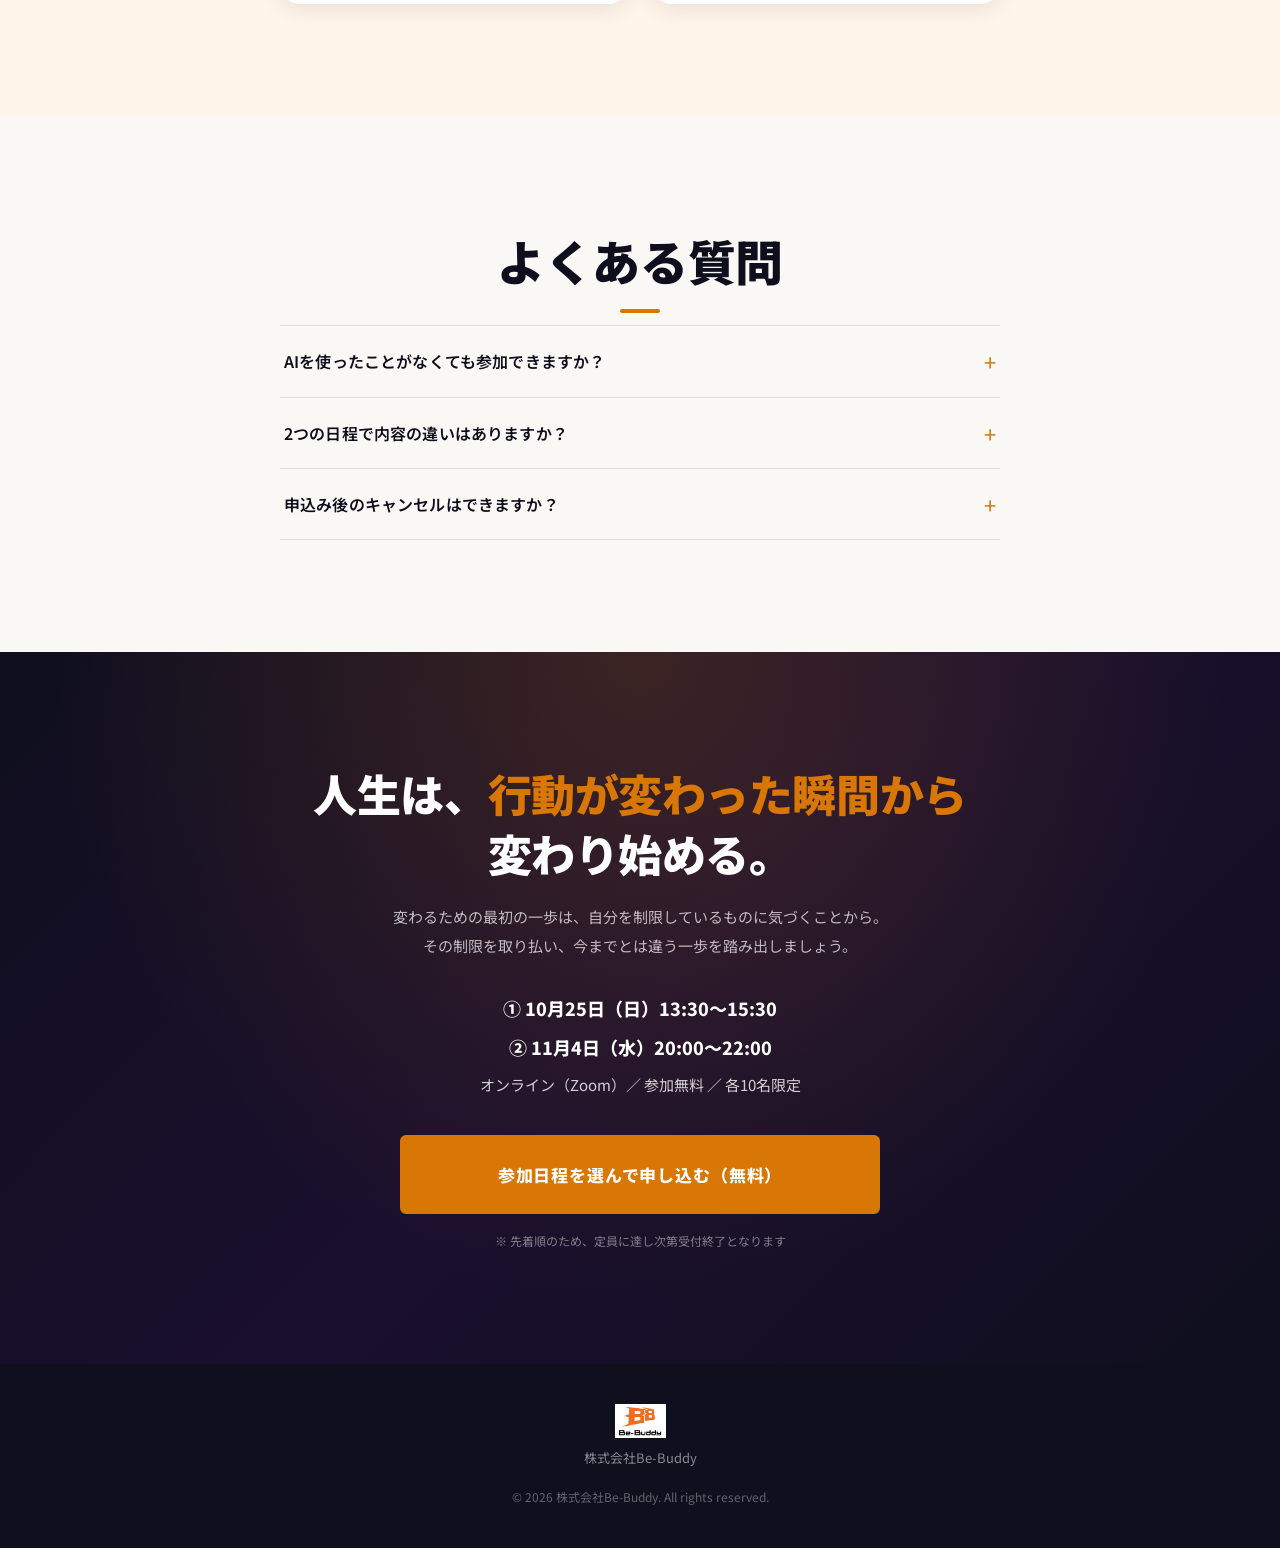
==== commit 3c4512de: "CRO再構成：10/15削除・セクション順序最適化・重複削除" ====
--- a/index.html
+++ b/index.html
@@ -3,12 +3,12 @@
 <head>
   <meta charset="UTF-8">
   <meta name="viewport" content="width=device-width, initial-scale=1.0">
-  <title>理想の人生を確実に現実にする方法 | オンラインセミナー 2026年10月</title>
-  <meta name="description" content="漠然とした悩みや不安の正体に気づく、体験・参加型オンラインセミナー。自分を制限している思い込みや思考パターンに気づき、次の一歩を踏み出す2時間。2026年10月15日（木）・10月25日（日）・11月4日（水）オンライン開催。参加無料。各回10名限定。">
+  <title>理想の人生を確実に現実にする方法 | オンラインセミナー 2026年10月・11月</title>
+  <meta name="description" content="漠然とした悩みや不安の正体に気づく、体験・参加型オンラインセミナー。自分を制限している思い込みや思考パターンに気づき、次の一歩を踏み出す2時間。2026年10月25日（日）・11月4日（水）オンライン開催。参加無料。各回10名限定。">
 
   <!-- OGP -->
   <meta property="og:title" content="理想の人生を確実に現実にする方法">
-  <meta property="og:description" content="漠然とした悩みや不安の正体に気づく、体験・参加型オンラインセミナー。2026年10月15日（木）・10月25日（日）オンライン開催。参加無料。">
+  <meta property="og:description" content="漠然とした悩みや不安の正体に気づく、体験・参加型オンラインセミナー。2026年10月25日（日）・11月4日（水）オンライン開催。参加無料。">
   <meta property="og:image" content="https://be-buddy-seminar.vercel.app/assets/seminar-2026-10-15.png">
   <meta property="og:url" content="https://seminar-lp-eight.vercel.app">
   <meta property="og:type" content="website">
@@ -18,7 +18,7 @@
   <!-- Twitter Card -->
   <meta name="twitter:card" content="summary_large_image">
   <meta name="twitter:title" content="理想の人生を確実に現実にする方法">
-  <meta name="twitter:description" content="漠然とした悩みや不安の正体に気づく、体験・参加型オンラインセミナー。2026年10月15日（木）・10月25日（日）オンライン開催。参加無料。">
+  <meta name="twitter:description" content="漠然とした悩みや不安の正体に気づく、体験・参加型オンラインセミナー。2026年10月25日（日）・11月4日（水）オンライン開催。参加無料。">
   <meta name="twitter:image" content="https://be-buddy-seminar.vercel.app/assets/seminar-2026-10-15.png">
 
   <!-- Canonical -->
@@ -34,29 +34,6 @@
   <!-- Structured Data -->
   <script type="application/ld+json">
   [
-    {
-      "@context": "https://schema.org",
-      "@type": "Event",
-      "name": "理想の人生を確実に現実にする方法（オンライン 10/15）",
-      "startDate": "2026-10-15T20:00:00+09:00",
-      "endDate": "2026-10-15T22:00:00+09:00",
-      "eventStatus": "https://schema.org/EventScheduled",
-      "eventAttendanceMode": "https://schema.org/OnlineEventAttendanceMode",
-      "location": {
-        "@type": "VirtualLocation",
-        "url": "https://peatix.com/event/5136210"
-      },
-      "organizer": {
-        "@type": "Organization",
-        "name": "株式会社Be-Buddy"
-      },
-      "offers": {
-        "@type": "Offer",
-        "price": "0",
-        "priceCurrency": "JPY",
-        "url": "https://peatix.com/event/5136210"
-      }
-    },
     {
       "@context": "https://schema.org",
       "@type": "Event",
@@ -122,9 +99,8 @@
 
   <main id="main-content">
 
-    <!-- ===== HERO / FIRST VIEW ===== -->
+    <!-- ===== HERO ===== -->
     <section class="hero" aria-label="セミナー概要">
-      <!-- 背景動画: assets/hero-video.mp4 を配置すると自動的に再生されます。画像fallbackは styles.css の background-image です。 -->
       <div class="hero__video-bg" aria-hidden="true">
         <video class="hero__video" autoplay muted loop playsinline>
           <source src="https://github.com/youyiz830-hub/seminar-lp/releases/download/v1.0-assets/hero-video.mp4" type="video/mp4">
@@ -141,7 +117,7 @@
             <span class="hero__heading-line text-accent">確実に現実にする方法</span>
           </h1>
 
-          <p class="hero__subtitle">漠然とした悩みや不安の正体に気づく、<br>体験・参加型オンラインセミナー</p>
+          <p class="hero__subtitle">変わりたいのに動けない。その理由は、努力不足ではない。<br>自分を制限している前提に気づくための、参加型2時間。</p>
 
           <ul class="hero__pain-list" aria-label="こんな状態ではありませんか">
             <li>このままでいいのかなと感じている</li>
@@ -160,268 +136,13 @@
           <a href="#" class="btn btn--primary btn--xl hero__cta js-open-date-modal" data-cta-location="hero">
             参加日程を選んで申し込む（無料）
           </a>
-          <p class="hero__event-line">10/15（木）20:00〜 · 10/25（日）13:30〜 ／ オンライン（Zoom）</p>
+          <p class="hero__event-line">10/25（日）13:30〜 · 11/4（水）20:00〜 ／ オンライン（Zoom）</p>
           <p class="hero__capacity-note">※ 各回10名限定。定員に達し次第、受付終了となります。</p>
 
         </div>
       </div>
     </section>
 
-
-    <!-- ===== SCHEDULE BANNER: オンライン2日程 ===== -->
-    <section class="section schedule-banner" id="online-schedule" aria-labelledby="schedule-banner-heading">
-      <div class="container container--narrow">
-        <p class="section-eyebrow">オンライン開催日程</p>
-        <h2 id="schedule-banner-heading" class="section-heading">ご都合の良い日時を選んで<br>お申し込みください</h2>
-        <p class="section-lead">両日とも オンライン（Zoom）· 参加費無料 · 各10名限定</p>
-
-        <!-- 個別日程カード -->
-        <div class="schedule-cards">
-          <!-- 10/15 -->
-          <div class="schedule-card slide-in slide-in--up">
-            <a href="#" class="schedule-card__img-link" data-peatix="1015" target="_blank" rel="noopener noreferrer" aria-label="10/15開催ページへ">
-              <img src="assets/seminar-2026-10-15.png" alt="理想の人生を確実に現実にする方法 — 2026年10月15日オンラインセミナー" class="schedule-card__img" loading="lazy">
-            </a>
-            <div class="schedule-card__info">
-              <span class="schedule-card__free-badge">無料 · 10名限定</span>
-              <p class="schedule-card__date">10月15日（木）</p>
-              <p class="schedule-card__time">20:00〜22:00</p>
-              <p class="schedule-card__venue">オンライン開催（Zoom）</p>
-              <span class="schedule-card__remaining">満員御礼</span>
-            </div>
-            <a href="#" class="btn btn--primary btn--lg schedule-card__cta" data-peatix="1015" data-cta-location="schedule-banner" target="_blank" rel="noopener noreferrer">
-              10/15に申し込む（無料）
-            </a>
-          </div>
-          <!-- 10/25 -->
-          <div class="schedule-card slide-in slide-in--up">
-            <a href="#" class="schedule-card__img-link" data-peatix="1025" target="_blank" rel="noopener noreferrer" aria-label="10/25開催ページへ">
-              <img src="assets/seminar-2026-10-25.png" alt="理想の人生を確実に現実にする方法 — 2026年10月25日オンラインセミナー" class="schedule-card__img" loading="lazy">
-            </a>
-            <div class="schedule-card__info">
-              <span class="schedule-card__free-badge">無料 · 10名限定</span>
-              <p class="schedule-card__date">10月25日（日）</p>
-              <p class="schedule-card__time">13:30〜15:30</p>
-              <p class="schedule-card__venue">オンライン開催（Zoom）</p>
-              <span class="schedule-card__remaining">あと1人</span>
-            </div>
-            <a href="#" class="btn btn--primary btn--lg schedule-card__cta" data-peatix="1025" data-cta-location="schedule-banner" target="_blank" rel="noopener noreferrer">
-              10/25に申し込む（無料）
-            </a>
-          </div>
-          <!-- 11/4 -->
-          <div class="schedule-card slide-in slide-in--up">
-            <a href="#" class="schedule-card__img-link" data-peatix="1104" target="_blank" rel="noopener noreferrer" aria-label="11/4開催ページへ">
-              <img src="assets/seminar-2026-11-04.png" alt="理想の人生を確実に現実にする方法 — 2026年11月4日オンラインセミナー" class="schedule-card__img" loading="lazy">
-            </a>
-            <div class="schedule-card__info">
-              <span class="schedule-card__free-badge">無料 · 10名限定</span>
-              <p class="schedule-card__date">11月4日（水）</p>
-              <p class="schedule-card__time">20:00〜22:00</p>
-              <p class="schedule-card__venue">オンライン開催（Zoom）</p>
-              <span class="schedule-card__remaining">残り8人</span>
-            </div>
-            <a href="#" class="btn btn--primary btn--lg schedule-card__cta" data-peatix="1104" data-cta-location="schedule-banner" target="_blank" rel="noopener noreferrer">
-              11/4に申し込む（無料）
-            </a>
-          </div>
-        </div>
-
-      </div>
-    </section>
-
-    <!-- ===== SURVEY & VOICES ===== -->
-    <section class="section survey-section" aria-labelledby="survey-heading">
-      <div class="container">
-        <p class="section-eyebrow">参加者の声</p>
-        <h2 id="survey-heading" class="section-heading">受講した方からの<span class="text-accent">リアルな声</span></h2>
-        <p class="section-lead">学校・企業・一般セミナー参加者より</p>
-      </div>
-
-      <!-- Carousel (full width, no container) -->
-      <div class="voices-carousel-wrap" aria-label="参加者の声">
-        <div class="voices-carousel">
-
-          <blockquote class="voice-card">
-            <div class="voice-card__quote" aria-hidden="true">"</div>
-            <h4 class="voice-card__title">頭の中がスッキリした</h4>
-            <p class="voice-card__text">会社員として働きながら、何かを変えたい気持ちはずっとあったんですが、具体的に何をすれば良いのかが全然わからなくて。セミナーに参加して、<em class="voice-key">自分が本当に望んでいることと、それを阻んでいた思い込みが見えてきました。</em></p>
-            <footer class="voice-card__footer">
-              <div class="voice-card__avatar" aria-hidden="true" style="--avatar-color: #4A90D9;">S</div>
-              <div class="voice-card__profile">
-                <span class="voice-card__name">S.H さん</span>
-                <span class="voice-card__attr">30代・会社員（マーケティング職）</span>
-              </div>
-            </footer>
-          </blockquote>
-
-          <blockquote class="voice-card">
-            <div class="voice-card__quote" aria-hidden="true">"</div>
-            <h4 class="voice-card__title">最初の一歩が見えてきた</h4>
-            <p class="voice-card__text">チームリーダーとして働きながら、いつかは独立したいとずっと思っていました。でもリスクへの不安や自信のなさが壁になっていて動けずにいた。このセミナーで、<em class="voice-key">その壁が自分の思い込みで作っていたものだと気づけました。</em></p>
-            <footer class="voice-card__footer">
-              <div class="voice-card__avatar" aria-hidden="true" style="--avatar-color: #E8820C;">T</div>
-              <div class="voice-card__profile">
-                <span class="voice-card__name">T.K さん</span>
-                <span class="voice-card__attr">30代・会社員（営業チームリーダー）/ 独立準備中</span>
-              </div>
-            </footer>
-          </blockquote>
-
-          <blockquote class="voice-card">
-            <div class="voice-card__quote" aria-hidden="true">"</div>
-            <h4 class="voice-card__title">方向感を取り戻せた</h4>
-            <p class="voice-card__text">独立して売上は伸びていたんですが、忙しいのにずっとモヤモヤしていました。このセミナーで、<em class="voice-key">自分が本当に目指していた姿を見失っていたことに気づきました。方向感を取り戻せた感じがしています。</em></p>
-            <footer class="voice-card__footer">
-              <div class="voice-card__avatar" aria-hidden="true" style="--avatar-color: #5FAD8E;">A</div>
-              <div class="voice-card__profile">
-                <span class="voice-card__name">A.M さん</span>
-                <span class="voice-card__attr">30代・コンサルタント / 独立2年目</span>
-              </div>
-            </footer>
-          </blockquote>
-
-          <blockquote class="voice-card">
-            <div class="voice-card__quote" aria-hidden="true">"</div>
-            <h4 class="voice-card__title">生徒にも伝えたい内容だった</h4>
-            <p class="voice-card__text">教員として日々生徒と向き合っていますが、<em class="voice-key">自分自身の「思い込み」に気づく機会がこれほど実践的な形で得られるとは思いませんでした。</em>AIを使ったワークも新鮮で、自分の言語化に役立ちました。</p>
-            <footer class="voice-card__footer">
-              <div class="voice-card__avatar" aria-hidden="true" style="--avatar-color: #7B68EE;">K</div>
-              <div class="voice-card__profile">
-                <span class="voice-card__name">K.Y さん</span>
-                <span class="voice-card__attr">40代・中学校教員</span>
-              </div>
-            </footer>
-          </blockquote>
-
-          <blockquote class="voice-card">
-            <div class="voice-card__quote" aria-hidden="true">"</div>
-            <h4 class="voice-card__title">社会人2年目で参加して正解だった</h4>
-            <p class="voice-card__text">入社してから「このままでいいのか」という感覚がずっとあって。セミナーで、<em class="voice-key">焦りや不安の原因が「行動不足」ではなく「前提の歪み」だとわかってから、気持ちが楽になりました。</em>早い段階で知れてよかったです。</p>
-            <footer class="voice-card__footer">
-              <div class="voice-card__avatar" aria-hidden="true" style="--avatar-color: #FF6B6B;">M</div>
-              <div class="voice-card__profile">
-                <span class="voice-card__name">M.T さん</span>
-                <span class="voice-card__attr">20代・会社員（新卒2年目）</span>
-              </div>
-            </footer>
-          </blockquote>
-
-          <blockquote class="voice-card">
-            <div class="voice-card__quote" aria-hidden="true">"</div>
-            <h4 class="voice-card__title">課題だと思っていたものが、本当の課題ではなかった</h4>
-            <p class="voice-card__text">フリーランスとして仕事は取れているのに、なぜか充実感がない。スキルの問題だと思っていたけど、<em class="voice-key">このセミナーで「何のために働いているか」が曖昧になっていたことに気づきました。</em>ワークが具体的で助かりました。</p>
-            <footer class="voice-card__footer">
-              <div class="voice-card__avatar" aria-hidden="true" style="--avatar-color: #20B2AA;">R</div>
-              <div class="voice-card__profile">
-                <span class="voice-card__name">R.S さん</span>
-                <span class="voice-card__attr">30代・フリーランスデザイナー</span>
-              </div>
-            </footer>
-          </blockquote>
-
-          <blockquote class="voice-card">
-            <div class="voice-card__quote" aria-hidden="true">"</div>
-            <h4 class="voice-card__title">経営者にこそ受けてほしい内容</h4>
-            <p class="voice-card__text">会社を10年以上経営してきて、ある程度の成功はしているつもりでした。でも<em class="voice-key">「本当にやりたいことをやれているか」という問いに、答えられない自分がいることに気づきました。</em>視点がガラッと変わった3時間でした。</p>
-            <footer class="voice-card__footer">
-              <div class="voice-card__avatar" aria-hidden="true" style="--avatar-color: #DAA520;">Y</div>
-              <div class="voice-card__profile">
-                <span class="voice-card__name">Y.N さん</span>
-                <span class="voice-card__attr">40代・経営者（製造業）</span>
-              </div>
-            </footer>
-          </blockquote>
-
-          <blockquote class="voice-card">
-            <div class="voice-card__quote" aria-hidden="true">"</div>
-            <h4 class="voice-card__title">副業を始める前に受けてよかった</h4>
-            <p class="voice-card__text">副業を始めようと思っていたけど、何をすればいいかずっと迷っていました。セミナーで<em class="voice-key">「得意なこと」より「なぜそれをやりたいのか」を先に整理する大切さを知って、迷いが消えました。</em>行動が変わりそうです。</p>
-            <footer class="voice-card__footer">
-              <div class="voice-card__avatar" aria-hidden="true" style="--avatar-color: #9370DB;">N</div>
-              <div class="voice-card__profile">
-                <span class="voice-card__name">N.O さん</span>
-                <span class="voice-card__attr">20代・会社員（副業準備中）</span>
-              </div>
-            </footer>
-          </blockquote>
-
-          <!-- duplicate for seamless loop -->
-          <blockquote class="voice-card" aria-hidden="true">
-            <div class="voice-card__quote">"</div>
-            <h4 class="voice-card__title">頭の中がスッキリした</h4>
-            <p class="voice-card__text">会社員として働きながら、何かを変えたい気持ちはずっとあったんですが、具体的に何をすれば良いのかが全然わからなくて。セミナーに参加して、<em class="voice-key">自分が本当に望んでいることと、それを阻んでいた思い込みが見えてきました。</em></p>
-            <footer class="voice-card__footer">
-              <div class="voice-card__avatar" style="--avatar-color: #4A90D9;">S</div>
-              <div class="voice-card__profile">
-                <span class="voice-card__name">S.H さん</span>
-                <span class="voice-card__attr">30代・会社員（マーケティング職）</span>
-              </div>
-            </footer>
-          </blockquote>
-
-          <blockquote class="voice-card" aria-hidden="true">
-            <div class="voice-card__quote">"</div>
-            <h4 class="voice-card__title">最初の一歩が見えてきた</h4>
-            <p class="voice-card__text">チームリーダーとして働きながら、いつかは独立したいとずっと思っていました。でもリスクへの不安や自信のなさが壁になっていて動けずにいた。このセミナーで、<em class="voice-key">その壁が自分の思い込みで作っていたものだと気づけました。</em></p>
-            <footer class="voice-card__footer">
-              <div class="voice-card__avatar" style="--avatar-color: #E8820C;">T</div>
-              <div class="voice-card__profile">
-                <span class="voice-card__name">T.K さん</span>
-                <span class="voice-card__attr">30代・会社員（営業チームリーダー）/ 独立準備中</span>
-              </div>
-            </footer>
-          </blockquote>
-
-          <blockquote class="voice-card" aria-hidden="true">
-            <div class="voice-card__quote">"</div>
-            <h4 class="voice-card__title">方向感を取り戻せた</h4>
-            <p class="voice-card__text">独立して売上は伸びていたんですが、忙しいのにずっとモヤモヤしていました。このセミナーで、<em class="voice-key">自分が本当に目指していた姿を見失っていたことに気づきました。方向感を取り戻せた感じがしています。</em></p>
-            <footer class="voice-card__footer">
-              <div class="voice-card__avatar" style="--avatar-color: #5FAD8E;">A</div>
-              <div class="voice-card__profile">
-                <span class="voice-card__name">A.M さん</span>
-                <span class="voice-card__attr">30代・コンサルタント / 独立2年目</span>
-              </div>
-            </footer>
-          </blockquote>
-
-          <blockquote class="voice-card" aria-hidden="true">
-            <div class="voice-card__quote">"</div>
-            <h4 class="voice-card__title">生徒にも伝えたい内容だった</h4>
-            <p class="voice-card__text">教員として日々生徒と向き合っていますが、<em class="voice-key">自分自身の「思い込み」に気づく機会がこれほど実践的な形で得られるとは思いませんでした。</em></p>
-            <footer class="voice-card__footer">
-              <div class="voice-card__avatar" style="--avatar-color: #7B68EE;">K</div>
-              <div class="voice-card__profile">
-                <span class="voice-card__name">K.Y さん</span>
-                <span class="voice-card__attr">40代・中学校教員</span>
-              </div>
-            </footer>
-          </blockquote>
-
-        </div>
-      </div>
-    </section>
-
-    <!-- ===== TRUST STRIP ===== -->
-    <section class="trust-strip" aria-labelledby="trust-heading">
-      <div class="container">
-        <p id="trust-heading" class="trust-strip__context">
-          累計300人以上の参加者アンケート結果
-        </p>
-        <div class="trust-strip__stats" role="list">
-          <div class="trust-stat" role="listitem">
-            <span class="trust-stat__number" data-countup="98"><span class="trust-stat__count">0</span><span class="trust-stat__pct">%</span></span>
-            <span class="trust-stat__label">セミナー満足度<br>「非常に満足」</span>
-          </div>
-          <div class="trust-strip__divider" aria-hidden="true"></div>
-          <div class="trust-stat" role="listitem">
-            <span class="trust-stat__number" data-countup="95"><span class="trust-stat__count">0</span><span class="trust-stat__pct">%</span></span>
-            <span class="trust-stat__label">親しい人へ<br>すすめたい</span>
-          </div>
-        </div>
-      </div>
-    </section>
 
     <!-- ===== EMPATHY ===== -->
     <section class="section empathy-section" aria-labelledby="empathy-heading">
@@ -464,24 +185,7 @@
       </div>
     </section>
 
-    <!-- ===== MID CTA 1 ===== -->
-    <div class="mid-cta" role="complementary" aria-label="セミナー申し込み">
-      <div class="container">
-        <div class="mid-cta__inner">
-          <div class="mid-cta__copy">
-            <p class="mid-cta__date">10/15（木）20:00〜 · 10/25（日）13:30〜 ／ オンライン（Zoom）／ 参加無料</p>
-
-          </div>
-          <div class="mid-cta__btns">
-            <a href="#" class="btn btn--white btn--lg js-open-date-modal" data-cta-location="mid-cta-1">
-              参加日程を選んで申し込む（無料）
-            </a>
-          </div>
-        </div>
-      </div>
-    </div>
-
-    <!-- ===== LIMIT / EDUCATION SECTION ===== -->
+    <!-- ===== LIMIT ===== -->
     <section class="section limit-section" aria-labelledby="limit-heading">
       <div class="container container--narrow">
         <h2 id="limit-heading" class="section-heading">
@@ -539,6 +243,33 @@
       </div>
     </section>
 
+    <!-- ===== AI NOTE ===== -->
+    <section class="section ai-note-section" aria-labelledby="ai-note-heading">
+      <div class="container container--narrow">
+        <div class="ai-note">
+          <h2 id="ai-note-heading" class="ai-note__heading">AI時代だからこそ、<br>「自分はどうしたいのか」が問われる。</h2>
+          <p class="ai-note__body">外部環境の変化が速いAI時代には、ツールの使い方よりも先に、<strong>「自分は何に制限されているのか」「本当は何をしたいのか」</strong>に気づくことが重要です。</p>
+          <p class="ai-note__callout">このセミナーはAIツールの使い方を学ぶ場ではありません。<br><strong>自分の前提に気づき、次の一歩を踏み出すための場</strong>です。</p>
+        </div>
+      </div>
+    </section>
+
+    <!-- ===== MID CTA ===== -->
+    <div class="mid-cta" role="complementary" aria-label="セミナー申し込み">
+      <div class="container">
+        <div class="mid-cta__inner">
+          <div class="mid-cta__copy">
+            <p class="mid-cta__date">10/25（日）13:30〜 · 11/4（水）20:00〜 ／ オンライン（Zoom）／ 参加無料</p>
+          </div>
+          <div class="mid-cta__btns">
+            <a href="#" class="btn btn--white btn--lg js-open-date-modal" data-cta-location="mid-cta-1">
+              まずは日程を見てみる（無料）
+            </a>
+          </div>
+        </div>
+      </div>
+    </div>
+
     <!-- ===== JOURNEY (3 STEPS) ===== -->
     <section class="section journey-section" aria-labelledby="journey-heading">
       <div class="container container--narrow">
@@ -573,81 +304,6 @@
         </ul>
 
         <p class="journey-commit slide-in slide-in--up">気づきは、個別の対話でコミットすることで、はじめて行動に変わります。</p>
-
-        <div class="apply-box__cta journey-cta">
-          <a href="#" class="btn btn--primary btn--lg js-open-date-modal" data-cta-location="journey">
-            参加日程を選んで申し込む（無料）
-          </a>
-        </div>
-      </div>
-    </section>
-
-    <!-- ===== BENEFITS ===== -->
-    <section class="section benefits-section" aria-labelledby="benefits-heading">
-      <div class="container">
-        <h2 id="benefits-heading" class="section-heading">
-          このセミナーで得られる<br>
-          <span class="text-accent">3つの変化</span>
-        </h2>
-        <p class="section-lead">気づいて終わりではなく、次の一歩まで一貫してつながります</p>
-        <div class="benefits-grid" role="list">
-
-          <div class="benefit-card slide-in slide-in--up" role="listitem" data-num="01">
-            <div class="benefit-card__icon" aria-hidden="true">
-              <svg width="40" height="40" viewBox="0 0 40 40" fill="none" xmlns="http://www.w3.org/2000/svg">
-                <circle cx="20" cy="20" r="18" stroke="currentColor" stroke-width="1.5" stroke-dasharray="4 3" opacity="0.3"/>
-                <path d="M20 10C13.4 10 8 15.4 8 22c0 4.2 2.2 7.8 5.5 9.9V33h13V32c3.3-2.1 5.5-5.7 5.5-9.9C32 15.4 26.6 10 20 10z" stroke="currentColor" stroke-width="2" stroke-linejoin="round"/>
-                <circle cx="20" cy="22" r="3" fill="currentColor"/>
-                <line x1="20" y1="7" x2="20" y2="10" stroke="currentColor" stroke-width="2" stroke-linecap="round"/>
-                <line x1="33" y1="22" x2="36" y2="22" stroke="currentColor" stroke-width="2" stroke-linecap="round"/>
-                <line x1="4" y1="22" x2="7" y2="22" stroke="currentColor" stroke-width="2" stroke-linecap="round"/>
-                <rect x="13" y="33" width="14" height="3" rx="1.5" stroke="currentColor" stroke-width="1.5"/>
-              </svg>
-            </div>
-            <div class="benefit-card__num" aria-hidden="true">01</div>
-            <h3 class="benefit-card__title">モヤモヤの<br>正体が見えてくる</h3>
-            <p class="benefit-card__body">
-              何となく感じていた悩みや不安が、具体的に言語化できるようになります。
-            </p>
-          </div>
-
-          <div class="benefit-card slide-in slide-in--up" role="listitem" data-num="02">
-            <div class="benefit-card__icon" aria-hidden="true">
-              <svg width="40" height="40" viewBox="0 0 40 40" fill="none" xmlns="http://www.w3.org/2000/svg">
-                <circle cx="20" cy="20" r="17" stroke="currentColor" stroke-width="2"/>
-                <circle cx="20" cy="20" r="9" stroke="currentColor" stroke-width="2"/>
-                <circle cx="20" cy="20" r="3" fill="currentColor"/>
-                <line x1="20" y1="3" x2="20" y2="9" stroke="currentColor" stroke-width="2" stroke-linecap="round"/>
-                <line x1="20" y1="31" x2="20" y2="37" stroke="currentColor" stroke-width="2" stroke-linecap="round"/>
-                <line x1="3" y1="20" x2="9" y2="20" stroke="currentColor" stroke-width="2" stroke-linecap="round"/>
-                <line x1="31" y1="20" x2="37" y2="20" stroke="currentColor" stroke-width="2" stroke-linecap="round"/>
-              </svg>
-            </div>
-            <div class="benefit-card__num" aria-hidden="true">02</div>
-            <h3 class="benefit-card__title">自分を制限していた<br>思考パターンに気づく</h3>
-            <p class="benefit-card__body">
-              無意識の思い込みや前提に気づくことで、今まで見えていなかった選択肢が見え始めます。
-            </p>
-          </div>
-
-          <div class="benefit-card slide-in slide-in--up" role="listitem" data-num="03">
-            <div class="benefit-card__icon" aria-hidden="true">
-              <svg width="40" height="40" viewBox="0 0 40 40" fill="none" xmlns="http://www.w3.org/2000/svg">
-                <path d="M6 20h24" stroke="currentColor" stroke-width="2.5" stroke-linecap="round"/>
-                <path d="M22 10l10 10-10 10" stroke="currentColor" stroke-width="2.5" stroke-linecap="round" stroke-linejoin="round"/>
-                <circle cx="34" cy="20" r="4" fill="currentColor" opacity="0.15"/>
-                <circle cx="34" cy="20" r="4" stroke="currentColor" stroke-width="2"/>
-                <path d="M11 14l-5 6 5 6" stroke="currentColor" stroke-width="1.5" stroke-linecap="round" stroke-linejoin="round" opacity="0.4"/>
-              </svg>
-            </div>
-            <div class="benefit-card__num" aria-hidden="true">03</div>
-            <h3 class="benefit-card__title">次の一歩を踏み出す<br>きっかけが生まれる</h3>
-            <p class="benefit-card__body">
-              気づきをActionに変えるための最初の一歩が、セミナーの中で明確になります。
-            </p>
-          </div>
-
-        </div>
       </div>
     </section>
 
@@ -741,18 +397,198 @@
       </div>
     </section>
 
-    <!-- ===== AI NOTE SECTION ===== -->
-    <section class="section ai-note-section" aria-labelledby="ai-note-heading">
-      <div class="container container--narrow">
-        <div class="ai-note">
-          <h2 id="ai-note-heading" class="ai-note__heading">AI時代だからこそ、<br>「自分はどうしたいのか」が問われる。</h2>
-          <p class="ai-note__body">外部環境の変化が速いAI時代には、ツールの使い方よりも先に、<strong>「自分は何に制限されているのか」「本当は何をしたいのか」</strong>に気づくことが重要です。</p>
-          <p class="ai-note__callout">このセミナーはAIツールの使い方を学ぶ場ではありません。<br><strong>自分の前提に気づき、次の一歩を踏み出すための場</strong>です。</p>
-        </div>
-      </div>
-    </section>
-
-    <!-- ===== PREVIOUS EVENT PHOTO ===== -->
+    <!-- ===== SURVEY & VOICES ===== -->
+    <section class="section survey-section" aria-labelledby="survey-heading">
+      <div class="container">
+        <p class="section-eyebrow">参加者の声</p>
+        <h2 id="survey-heading" class="section-heading">受講した方からの<span class="text-accent">リアルな声</span></h2>
+        <p class="section-lead">学校・企業・一般セミナー参加者より</p>
+      </div>
+
+      <div class="voices-carousel-wrap" aria-label="参加者の声">
+        <div class="voices-carousel">
+
+          <blockquote class="voice-card">
+            <div class="voice-card__quote" aria-hidden="true">"</div>
+            <h4 class="voice-card__title">頭の中がスッキリした</h4>
+            <p class="voice-card__text">会社員として働きながら、何かを変えたい気持ちはずっとあったんですが、具体的に何をすれば良いのかが全然わからなくて。セミナーに参加して、<em class="voice-key">自分が本当に望んでいることと、それを阻んでいた思い込みが見えてきました。</em></p>
+            <footer class="voice-card__footer">
+              <div class="voice-card__avatar" aria-hidden="true" style="--avatar-color: #4A90D9;">S</div>
+              <div class="voice-card__profile">
+                <span class="voice-card__name">S.H さん</span>
+                <span class="voice-card__attr">30代・会社員（マーケティング職）</span>
+              </div>
+            </footer>
+          </blockquote>
+
+          <blockquote class="voice-card">
+            <div class="voice-card__quote" aria-hidden="true">"</div>
+            <h4 class="voice-card__title">最初の一歩が見えてきた</h4>
+            <p class="voice-card__text">チームリーダーとして働きながら、いつかは独立したいとずっと思っていました。でもリスクへの不安や自信のなさが壁になっていて動けずにいた。このセミナーで、<em class="voice-key">その壁が自分の思い込みで作っていたものだと気づけました。</em></p>
+            <footer class="voice-card__footer">
+              <div class="voice-card__avatar" aria-hidden="true" style="--avatar-color: #E8820C;">T</div>
+              <div class="voice-card__profile">
+                <span class="voice-card__name">T.K さん</span>
+                <span class="voice-card__attr">30代・会社員（営業チームリーダー）/ 独立準備中</span>
+              </div>
+            </footer>
+          </blockquote>
+
+          <blockquote class="voice-card">
+            <div class="voice-card__quote" aria-hidden="true">"</div>
+            <h4 class="voice-card__title">方向感を取り戻せた</h4>
+            <p class="voice-card__text">独立して売上は伸びていたんですが、忙しいのにずっとモヤモヤしていました。このセミナーで、<em class="voice-key">自分が本当に目指していた姿を見失っていたことに気づきました。方向感を取り戻せた感じがしています。</em></p>
+            <footer class="voice-card__footer">
+              <div class="voice-card__avatar" aria-hidden="true" style="--avatar-color: #5FAD8E;">A</div>
+              <div class="voice-card__profile">
+                <span class="voice-card__name">A.M さん</span>
+                <span class="voice-card__attr">30代・コンサルタント / 独立2年目</span>
+              </div>
+            </footer>
+          </blockquote>
+
+          <blockquote class="voice-card">
+            <div class="voice-card__quote" aria-hidden="true">"</div>
+            <h4 class="voice-card__title">生徒にも伝えたい内容だった</h4>
+            <p class="voice-card__text">教員として日々生徒と向き合っていますが、<em class="voice-key">自分自身の「思い込み」に気づく機会がこれほど実践的な形で得られるとは思いませんでした。</em>AIを使ったワークも新鮮で、自分の言語化に役立ちました。</p>
+            <footer class="voice-card__footer">
+              <div class="voice-card__avatar" aria-hidden="true" style="--avatar-color: #7B68EE;">K</div>
+              <div class="voice-card__profile">
+                <span class="voice-card__name">K.Y さん</span>
+                <span class="voice-card__attr">40代・中学校教員</span>
+              </div>
+            </footer>
+          </blockquote>
+
+          <blockquote class="voice-card">
+            <div class="voice-card__quote" aria-hidden="true">"</div>
+            <h4 class="voice-card__title">社会人2年目で参加して正解だった</h4>
+            <p class="voice-card__text">入社してから「このままでいいのか」という感覚がずっとあって。セミナーで、<em class="voice-key">焦りや不安の原因が「行動不足」ではなく「前提の歪み」だとわかってから、気持ちが楽になりました。</em>早い段階で知れてよかったです。</p>
+            <footer class="voice-card__footer">
+              <div class="voice-card__avatar" aria-hidden="true" style="--avatar-color: #FF6B6B;">M</div>
+              <div class="voice-card__profile">
+                <span class="voice-card__name">M.T さん</span>
+                <span class="voice-card__attr">20代・会社員（新卒2年目）</span>
+              </div>
+            </footer>
+          </blockquote>
+
+          <blockquote class="voice-card">
+            <div class="voice-card__quote" aria-hidden="true">"</div>
+            <h4 class="voice-card__title">課題だと思っていたものが、本当の課題ではなかった</h4>
+            <p class="voice-card__text">フリーランスとして仕事は取れているのに、なぜか充実感がない。スキルの問題だと思っていたけど、<em class="voice-key">このセミナーで「何のために働いているか」が曖昧になっていたことに気づきました。</em>ワークが具体的で助かりました。</p>
+            <footer class="voice-card__footer">
+              <div class="voice-card__avatar" aria-hidden="true" style="--avatar-color: #20B2AA;">R</div>
+              <div class="voice-card__profile">
+                <span class="voice-card__name">R.S さん</span>
+                <span class="voice-card__attr">30代・フリーランスデザイナー</span>
+              </div>
+            </footer>
+          </blockquote>
+
+          <blockquote class="voice-card">
+            <div class="voice-card__quote" aria-hidden="true">"</div>
+            <h4 class="voice-card__title">経営者にこそ受けてほしい内容</h4>
+            <p class="voice-card__text">会社を10年以上経営してきて、ある程度の成功はしているつもりでした。でも<em class="voice-key">「本当にやりたいことをやれているか」という問いに、答えられない自分がいることに気づきました。</em>視点がガラッと変わった3時間でした。</p>
+            <footer class="voice-card__footer">
+              <div class="voice-card__avatar" aria-hidden="true" style="--avatar-color: #DAA520;">Y</div>
+              <div class="voice-card__profile">
+                <span class="voice-card__name">Y.N さん</span>
+                <span class="voice-card__attr">40代・経営者（製造業）</span>
+              </div>
+            </footer>
+          </blockquote>
+
+          <blockquote class="voice-card">
+            <div class="voice-card__quote" aria-hidden="true">"</div>
+            <h4 class="voice-card__title">副業を始める前に受けてよかった</h4>
+            <p class="voice-card__text">副業を始めようと思っていたけど、何をすればいいかずっと迷っていました。セミナーで<em class="voice-key">「得意なこと」より「なぜそれをやりたいのか」を先に整理する大切さを知って、迷いが消えました。</em>行動が変わりそうです。</p>
+            <footer class="voice-card__footer">
+              <div class="voice-card__avatar" aria-hidden="true" style="--avatar-color: #9370DB;">N</div>
+              <div class="voice-card__profile">
+                <span class="voice-card__name">N.O さん</span>
+                <span class="voice-card__attr">20代・会社員（副業準備中）</span>
+              </div>
+            </footer>
+          </blockquote>
+
+          <!-- duplicate for seamless loop -->
+          <blockquote class="voice-card" aria-hidden="true">
+            <div class="voice-card__quote">"</div>
+            <h4 class="voice-card__title">頭の中がスッキリした</h4>
+            <p class="voice-card__text">会社員として働きながら、何かを変えたい気持ちはずっとあったんですが、具体的に何をすれば良いのかが全然わからなくて。セミナーに参加して、<em class="voice-key">自分が本当に望んでいることと、それを阻んでいた思い込みが見えてきました。</em></p>
+            <footer class="voice-card__footer">
+              <div class="voice-card__avatar" style="--avatar-color: #4A90D9;">S</div>
+              <div class="voice-card__profile">
+                <span class="voice-card__name">S.H さん</span>
+                <span class="voice-card__attr">30代・会社員（マーケティング職）</span>
+              </div>
+            </footer>
+          </blockquote>
+
+          <blockquote class="voice-card" aria-hidden="true">
+            <div class="voice-card__quote">"</div>
+            <h4 class="voice-card__title">最初の一歩が見えてきた</h4>
+            <p class="voice-card__text">チームリーダーとして働きながら、いつかは独立したいとずっと思っていました。でもリスクへの不安や自信のなさが壁になっていて動けずにいた。このセミナーで、<em class="voice-key">その壁が自分の思い込みで作っていたものだと気づけました。</em></p>
+            <footer class="voice-card__footer">
+              <div class="voice-card__avatar" style="--avatar-color: #E8820C;">T</div>
+              <div class="voice-card__profile">
+                <span class="voice-card__name">T.K さん</span>
+                <span class="voice-card__attr">30代・会社員（営業チームリーダー）/ 独立準備中</span>
+              </div>
+            </footer>
+          </blockquote>
+
+          <blockquote class="voice-card" aria-hidden="true">
+            <div class="voice-card__quote">"</div>
+            <h4 class="voice-card__title">方向感を取り戻せた</h4>
+            <p class="voice-card__text">独立して売上は伸びていたんですが、忙しいのにずっとモヤモヤしていました。このセミナーで、<em class="voice-key">自分が本当に目指していた姿を見失っていたことに気づきました。方向感を取り戻せた感じがしています。</em></p>
+            <footer class="voice-card__footer">
+              <div class="voice-card__avatar" style="--avatar-color: #5FAD8E;">A</div>
+              <div class="voice-card__profile">
+                <span class="voice-card__name">A.M さん</span>
+                <span class="voice-card__attr">30代・コンサルタント / 独立2年目</span>
+              </div>
+            </footer>
+          </blockquote>
+
+          <blockquote class="voice-card" aria-hidden="true">
+            <div class="voice-card__quote">"</div>
+            <h4 class="voice-card__title">生徒にも伝えたい内容だった</h4>
+            <p class="voice-card__text">教員として日々生徒と向き合っていますが、<em class="voice-key">自分自身の「思い込み」に気づく機会がこれほど実践的な形で得られるとは思いませんでした。</em></p>
+            <footer class="voice-card__footer">
+              <div class="voice-card__avatar" style="--avatar-color: #7B68EE;">K</div>
+              <div class="voice-card__profile">
+                <span class="voice-card__name">K.Y さん</span>
+                <span class="voice-card__attr">40代・中学校教員</span>
+              </div>
+            </footer>
+          </blockquote>
+
+        </div>
+      </div>
+    </section>
+
+    <!-- ===== TRUST STRIP ===== -->
+    <section class="trust-strip" aria-labelledby="trust-heading">
+      <div class="container">
+        <p id="trust-heading" class="trust-strip__context">
+          累計300人以上の参加者アンケート結果
+        </p>
+        <div class="trust-strip__stats" role="list">
+          <div class="trust-stat" role="listitem">
+            <span class="trust-stat__number" data-countup="98"><span class="trust-stat__count">0</span><span class="trust-stat__pct">%</span></span>
+            <span class="trust-stat__label">セミナー満足度<br>「非常に満足」</span>
+          </div>
+          <div class="trust-strip__divider" aria-hidden="true"></div>
+          <div class="trust-stat" role="listitem">
+            <span class="trust-stat__number" data-countup="95"><span class="trust-stat__count">0</span><span class="trust-stat__pct">%</span></span>
+            <span class="trust-stat__label">親しい人へ<br>すすめたい</span>
+          </div>
+        </div>
+      </div>
+    </section>
+
     <!-- ===== TRACK RECORD ===== -->
     <section class="section track-record-section">
       <div class="container">
@@ -775,23 +611,6 @@
         <p class="track-desc">学校・企業研修・一般セミナーと、様々な場で実施してきたプログラムです。</p>
       </div>
     </section>
-
-    <!-- ===== MID CTA 2 ===== -->
-    <div class="mid-cta" role="complementary" aria-label="セミナー申し込み">
-      <div class="container">
-        <div class="mid-cta__inner">
-          <div class="mid-cta__copy">
-            <p class="mid-cta__date">各回10名限定 ／ 参加無料</p>
-            <p class="mid-cta__catch">気づきは行動に変えてこそ意味がある。</p>
-          </div>
-          <div class="mid-cta__btns">
-            <a href="#" class="btn btn--white btn--lg js-open-date-modal" data-cta-location="mid-cta-2">
-              参加日程を選んで申し込む（無料）
-            </a>
-          </div>
-        </div>
-      </div>
-    </div>
 
     <!-- ===== INSTRUCTOR ===== -->
     <section class="section instructor-section" aria-labelledby="instructor-heading">
@@ -863,53 +682,75 @@
       </div>
     </section>
 
-    <!-- ===== EVENT DETAILS ===== -->
-    <section class="section event-detail-section" id="online-detail" aria-labelledby="event-detail-heading">
+    <!-- ===== APPLY BLOCK: 開催日程 (10/25 + 11/4) ===== -->
+    <section class="section schedule-banner" id="online-schedule" aria-labelledby="schedule-banner-heading">
       <div class="container container--narrow">
-        <h2 id="event-detail-heading" class="section-heading">開催概要</h2>
-
-        <div class="event-detail-card">
-          <dl class="event-detail-dl">
-            <div class="event-detail-row">
-              <dt>セミナー名</dt>
-              <dd>理想の人生を確実に現実にする方法</dd>
-            </div>
-            <div class="event-detail-row">
-              <dt>開催日程</dt>
-              <dd>
-                <strong>① 2026年10月15日（木）20:00〜22:00</strong><br>
-                <strong>② 2026年10月25日（日）13:30〜15:30</strong><br>
-                <strong>③ 2026年11月4日（水）20:00〜22:00</strong>
-              </dd>
-            </div>
-            <div class="event-detail-row">
-              <dt>形式</dt>
-              <dd>オンライン実践ワークショップ（Zoom）</dd>
-            </div>
-            <div class="event-detail-row">
-              <dt>参加費</dt>
-              <dd><strong>無料</strong></dd>
-            </div>
-            <div class="event-detail-row">
-              <dt>定員</dt>
-              <dd><strong>各回10名限定</strong></dd>
-            </div>
-            <div class="event-detail-row">
-              <dt>申込期限</dt>
-              <dd>定員に達し次第終了</dd>
-            </div>
-            <div class="event-detail-row">
-              <dt>講師</dt>
-              <dd>佐藤 綾一（株式会社Be-Buddy 代表取締役）</dd>
-            </div>
-          </dl>
-        </div>
-
-        <div class="event-cta-wrap">
-          <a href="#" class="btn btn--primary btn--lg js-open-date-modal" data-cta-location="event-detail">
-            参加日程を選んで申し込む（無料）
-          </a>
-          <p class="event-cta-wrap__note">Peatixの申込みページへ移動します</p>
+        <p class="section-eyebrow">オンライン開催日程</p>
+        <h2 id="schedule-banner-heading" class="section-heading">ご都合の良い日時を選んで<br>お申し込みください</h2>
+        <p class="section-lead">オンライン（Zoom）· 参加費無料 · 各10名限定</p>
+
+        <div class="schedule-cards">
+          <!-- 10/25 -->
+          <div class="schedule-card slide-in slide-in--up">
+            <a href="#" class="schedule-card__img-link" data-peatix="1025" target="_blank" rel="noopener noreferrer" aria-label="10/25開催ページへ">
+              <img src="assets/seminar-2026-10-25.png" alt="理想の人生を確実に現実にする方法 — 2026年10月25日オンラインセミナー" class="schedule-card__img" loading="lazy">
+            </a>
+            <div class="schedule-card__info">
+              <span class="schedule-card__free-badge">無料 · 10名限定</span>
+              <p class="schedule-card__date">10月25日（日）</p>
+              <p class="schedule-card__time">13:30〜15:30</p>
+              <p class="schedule-card__venue">オンライン開催（Zoom）</p>
+              <span class="schedule-card__remaining">あと1人</span>
+            </div>
+            <a href="#" class="btn btn--primary btn--lg schedule-card__cta" data-peatix="1025" data-cta-location="schedule-banner" target="_blank" rel="noopener noreferrer">
+              10/25に申し込む（無料）
+            </a>
+          </div>
+          <!-- 11/4 -->
+          <div class="schedule-card slide-in slide-in--up">
+            <a href="#" class="schedule-card__img-link" data-peatix="1104" target="_blank" rel="noopener noreferrer" aria-label="11/4開催ページへ">
+              <img src="assets/seminar-2026-11-04.png" alt="理想の人生を確実に現実にする方法 — 2026年11月4日オンラインセミナー" class="schedule-card__img" loading="lazy">
+            </a>
+            <div class="schedule-card__info">
+              <span class="schedule-card__free-badge">無料 · 10名限定</span>
+              <p class="schedule-card__date">11月4日（水）</p>
+              <p class="schedule-card__time">20:00〜22:00</p>
+              <p class="schedule-card__venue">オンライン開催（Zoom）</p>
+              <span class="schedule-card__remaining">残り8人</span>
+            </div>
+            <a href="#" class="btn btn--primary btn--lg schedule-card__cta" data-peatix="1104" data-cta-location="schedule-banner" target="_blank" rel="noopener noreferrer">
+              11/4に申し込む（無料）
+            </a>
+          </div>
+        </div>
+
+      </div>
+    </section>
+
+    <!-- ===== FAQ ===== -->
+    <section class="section faq-section" aria-labelledby="faq-heading">
+      <div class="container container--narrow">
+        <h2 id="faq-heading" class="section-heading">よくある質問</h2>
+
+        <div class="faq-list">
+          <details class="faq-item">
+            <summary class="faq-question">AIを使ったことがなくても参加できますか？</summary>
+            <div class="faq-answer">
+              <p>はい、参加できます。このセミナーはAIの操作方法を学ぶ場ではなく、自分の未来を明確にするためにAIを活用する参加型ワークショップです。AIの事前知識は不要です。</p>
+            </div>
+          </details>
+          <details class="faq-item">
+            <summary class="faq-question">2つの日程で内容の違いはありますか？</summary>
+            <div class="faq-answer">
+              <p>10/25（日）・11/4（水）ともにオンライン（Zoom）開催で、内容は同じです。時間帯の都合に合わせてお選びください。10/25は13:30〜15:30、11/4は20:00〜22:00です。</p>
+            </div>
+          </details>
+          <details class="faq-item">
+            <summary class="faq-question">申込み後のキャンセルはできますか？</summary>
+            <div class="faq-answer">
+              <p>キャンセルに関する規定はPeatixの申込みページをご確認ください。</p>
+            </div>
+          </details>
         </div>
       </div>
     </section>
@@ -925,128 +766,14 @@
           その制限を取り払い、今までとは違う一歩を踏み出しましょう。
         </p>
         <div class="final-cta-meta">
-          <p><strong>① 10月15日（木）20:00〜22:00</strong></p>
-          <p><strong>② 10月25日（日）13:30〜15:30</strong></p>
-          <p><strong>③ 11月4日（水）20:00〜22:00</strong></p>
+          <p><strong>① 10月25日（日）13:30〜15:30</strong></p>
+          <p><strong>② 11月4日（水）20:00〜22:00</strong></p>
           <p>オンライン（Zoom）／ 参加無料 ／ 各10名限定</p>
         </div>
         <a href="#" class="btn btn--primary btn--xl js-open-date-modal" data-cta-location="final-cta">
           参加日程を選んで申し込む（無料）
         </a>
         <p class="final-cta-note">※ 先着順のため、定員に達し次第受付終了となります</p>
-      </div>
-    </section>
-
-    <!-- ===== ONLINE SECTION: 2日程対応 ===== -->
-    <section class="section online-section" id="online" aria-labelledby="online-heading">
-      <div class="container container--narrow">
-        <div class="online-inner">
-          <h2 id="online-heading" class="online-heading">オンライン開催 — 2日程</h2>
-          <p class="online-sub">ご都合の良い日時をお選びください</p>
-          <p class="online-free-badge">無料開催 · 各10名限定</p>
-
-          <!-- 個別日程カード（2枚） -->
-          <div class="online-dates">
-
-            <!-- 10/15 -->
-            <div class="online-date-card">
-              <a href="#" class="online-date-card__img-link" data-peatix="1015" target="_blank" rel="noopener noreferrer" aria-label="10/15開催ページへ">
-                <img src="assets/seminar-2026-10-15.png" alt="理想の人生を確実に現実にする方法 — 2026年10月15日オンラインセミナー" class="online-date-card__img" loading="lazy">
-              </a>
-              <div class="online-date-card__info">
-                <p class="online-date-card__day">10月15日（木）</p>
-                <p class="online-date-card__time">20:00〜22:00</p>
-                <p class="online-date-card__venue">オンライン開催（Zoom）</p>
-                <span class="schedule-card__remaining">満員御礼</span>
-              </div>
-              <a href="#" class="btn btn--primary btn--lg online-date-card__cta" data-peatix="1015" target="_blank" rel="noopener noreferrer" data-cta-location="online-1015">
-                10/15に申し込む（無料）
-              </a>
-            </div>
-
-            <!-- 10/25 -->
-            <div class="online-date-card">
-              <a href="#" class="online-date-card__img-link" data-peatix="1025" target="_blank" rel="noopener noreferrer" aria-label="10/25開催ページへ">
-                <img src="assets/seminar-2026-10-25.png" alt="理想の人生を確実に現実にする方法 — 2026年10月25日オンラインセミナー" class="online-date-card__img" loading="lazy">
-              </a>
-              <div class="online-date-card__info">
-                <p class="online-date-card__day">10月25日（日）</p>
-                <p class="online-date-card__time">13:30〜15:30</p>
-                <p class="online-date-card__venue">オンライン開催（Zoom）</p>
-                <span class="schedule-card__remaining">あと1人</span>
-              </div>
-              <a href="#" class="btn btn--primary btn--lg online-date-card__cta" data-peatix="1025" target="_blank" rel="noopener noreferrer" data-cta-location="online-1025">
-                10/25に申し込む（無料）
-              </a>
-            </div>
-
-            <!-- 11/4 -->
-            <div class="online-date-card">
-              <a href="#" class="online-date-card__img-link" data-peatix="1104" target="_blank" rel="noopener noreferrer" aria-label="11/4開催ページへ">
-                <img src="assets/seminar-2026-11-04.png" alt="理想の人生を確実に現実にする方法 — 2026年11月4日オンラインセミナー" class="online-date-card__img" loading="lazy">
-              </a>
-              <div class="online-date-card__info">
-                <p class="online-date-card__day">11月4日（水）</p>
-                <p class="online-date-card__time">20:00〜22:00</p>
-                <p class="online-date-card__venue">オンライン開催（Zoom）</p>
-                <span class="schedule-card__remaining">残り8人</span>
-              </div>
-              <a href="#" class="btn btn--primary btn--lg online-date-card__cta" data-peatix="1104" target="_blank" rel="noopener noreferrer" data-cta-location="online-1104">
-                11/4に申し込む（無料）
-              </a>
-            </div>
-
-          </div>
-
-          <!-- 共通情報 -->
-          <dl class="online-dl online-dl--shared">
-            <div class="online-dl__row">
-              <dt>形式</dt>
-              <dd>オンライン実践ワークショップ（Zoom）</dd>
-            </div>
-            <div class="online-dl__row">
-              <dt>参加費</dt>
-              <dd><strong class="online-free">無料</strong></dd>
-            </div>
-            <div class="online-dl__row">
-              <dt>定員</dt>
-              <dd><strong>各回10名限定</strong></dd>
-            </div>
-            <div class="online-dl__row">
-              <dt>講師</dt>
-              <dd>佐藤 綾一（株式会社Be-Buddy 代表取締役）</dd>
-            </div>
-          </dl>
-
-        </div>
-      </div>
-    </section>
-
-    <!-- ===== FAQ ===== -->
-    <section class="section faq-section" aria-labelledby="faq-heading">
-      <div class="container container--narrow">
-        <h2 id="faq-heading" class="section-heading">よくある質問</h2>
-
-        <div class="faq-list">
-          <details class="faq-item">
-            <summary class="faq-question">AIを使ったことがなくても参加できますか？</summary>
-            <div class="faq-answer">
-              <p>はい、参加できます。このセミナーはAIの操作方法を学ぶ場ではなく、自分の未来を明確にするためにAIを活用する参加型ワークショップです。AIの事前知識は不要です。</p>
-            </div>
-          </details>
-          <details class="faq-item">
-            <summary class="faq-question">2つの日程で内容の違いはありますか？</summary>
-            <div class="faq-answer">
-              <p>10/15（木）・10/25（日）ともにオンライン（Zoom）開催で、内容は同じです。時間帯の都合に合わせてお選びください。10/15は20:00〜22:00、10/25は13:30〜15:30です。</p>
-            </div>
-          </details>
-          <details class="faq-item">
-            <summary class="faq-question">申込み後のキャンセルはできますか？</summary>
-            <div class="faq-answer">
-              <p>キャンセルに関する規定はPeatixの申込みページをご確認ください。</p>
-            </div>
-          </details>
-        </div>
       </div>
     </section>
 
@@ -1087,20 +814,6 @@
         <p class="date-modal__sub">オンライン（Zoom）· 参加費無料 · 各10名限定</p>
       </div>
       <div class="date-modal__cards">
-        <!-- 10/15 -->
-        <a href="#" class="date-modal__card" data-peatix="1015" target="_blank" rel="noopener noreferrer">
-          <img
-            src="assets/seminar-2026-10-15.png"
-            alt="理想の人生を確実に現実にする方法 — 2026年10月15日オンラインセミナー"
-            class="date-modal__img" loading="lazy">
-          <div class="date-modal__card-body">
-            <p class="date-modal__card-date">10月15日（木）</p>
-            <p class="date-modal__card-time">20:00〜22:00</p>
-            <p class="date-modal__card-venue">オンライン · 参加無料</p>
-            <span class="schedule-card__remaining">満員御礼</span>
-          </div>
-          <span class="date-modal__card-btn btn btn--primary btn--sm">10/15に申し込む</span>
-        </a>
         <!-- 10/25 -->
         <a href="#" class="date-modal__card" data-peatix="1025" target="_blank" rel="noopener noreferrer">
           <img
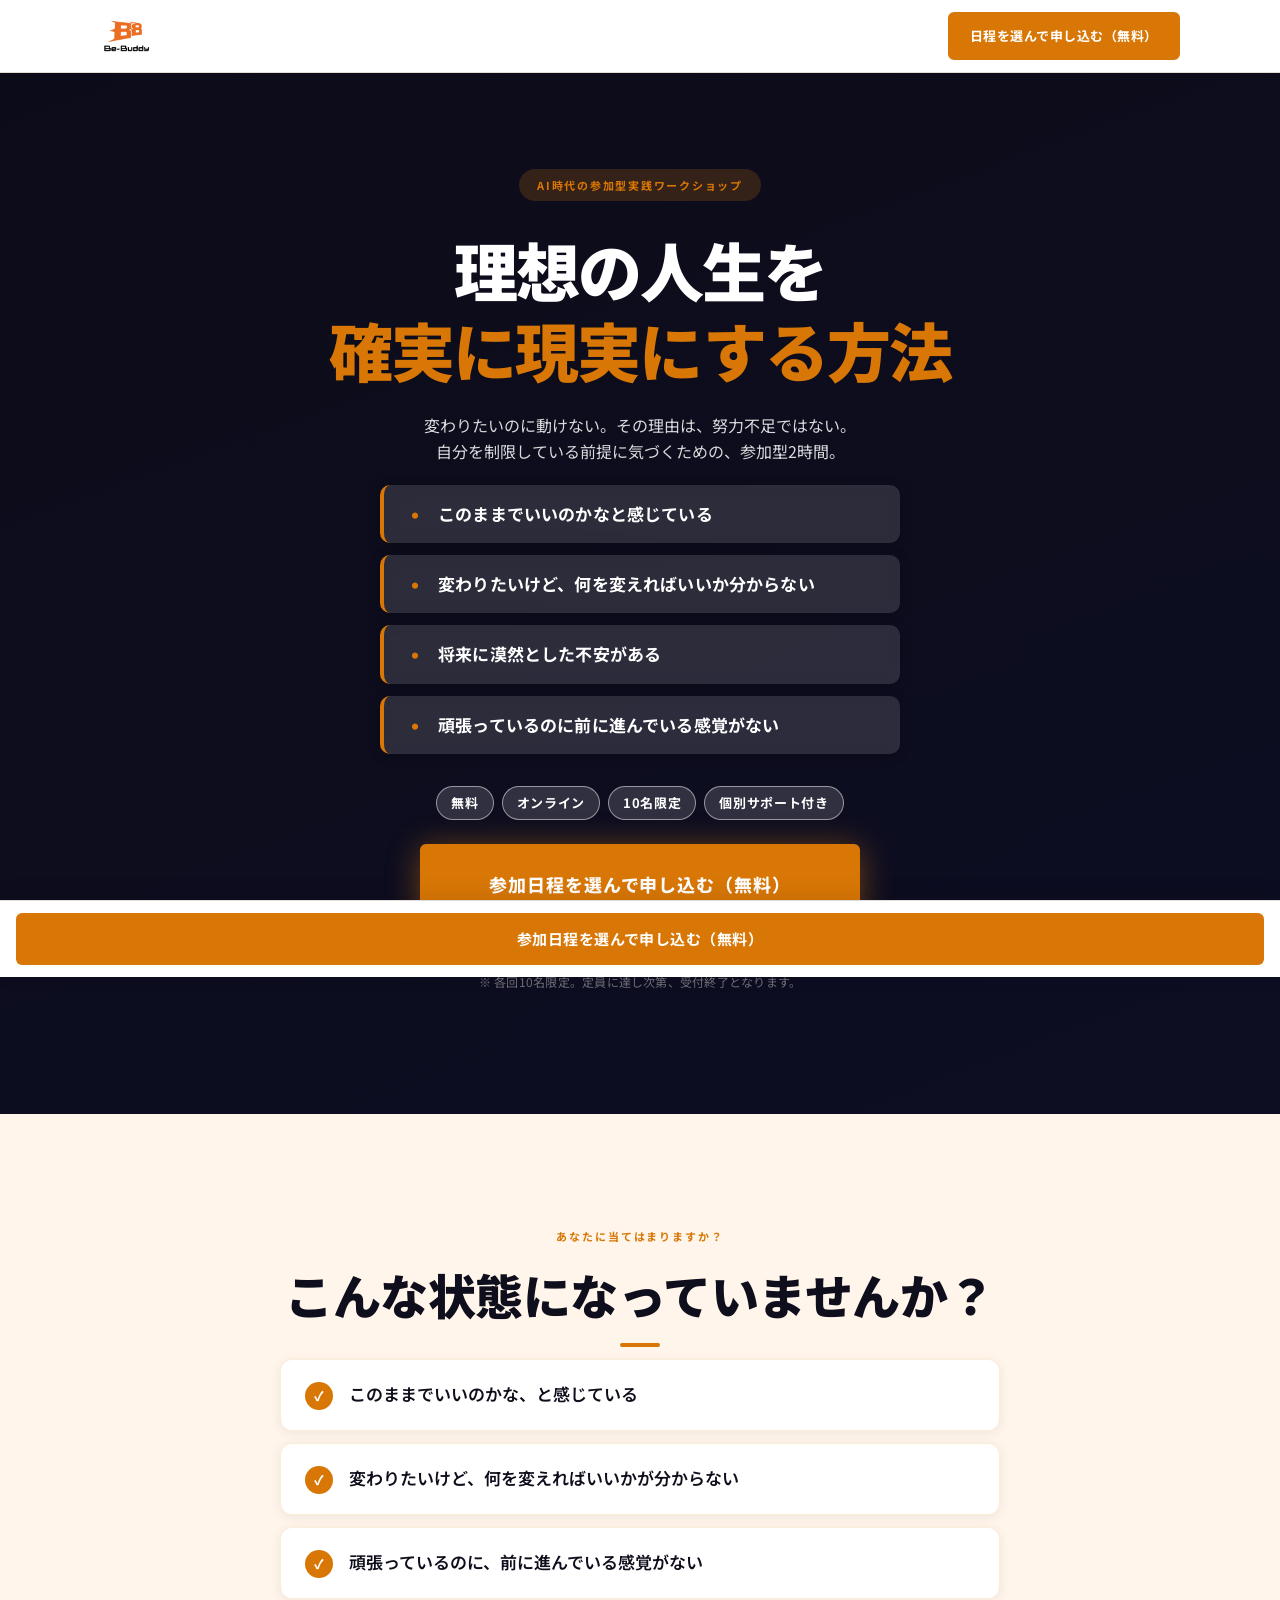
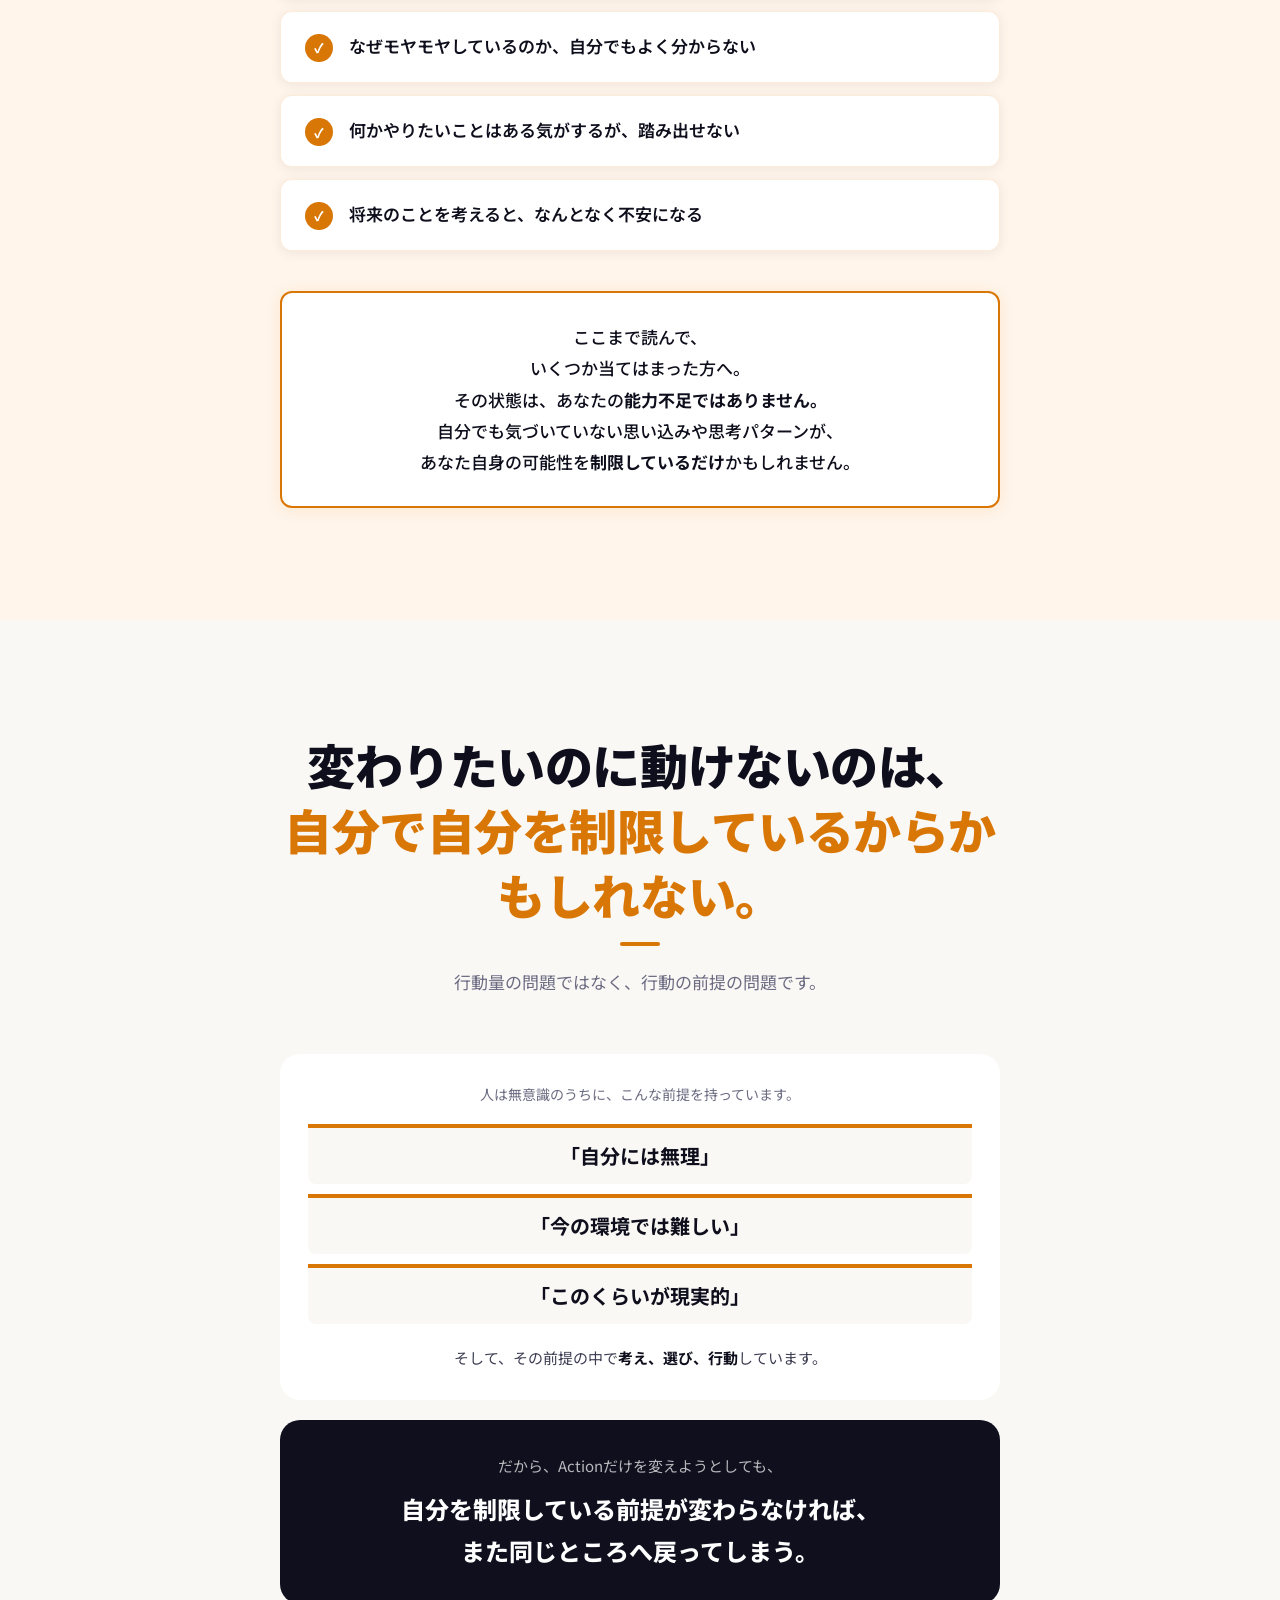
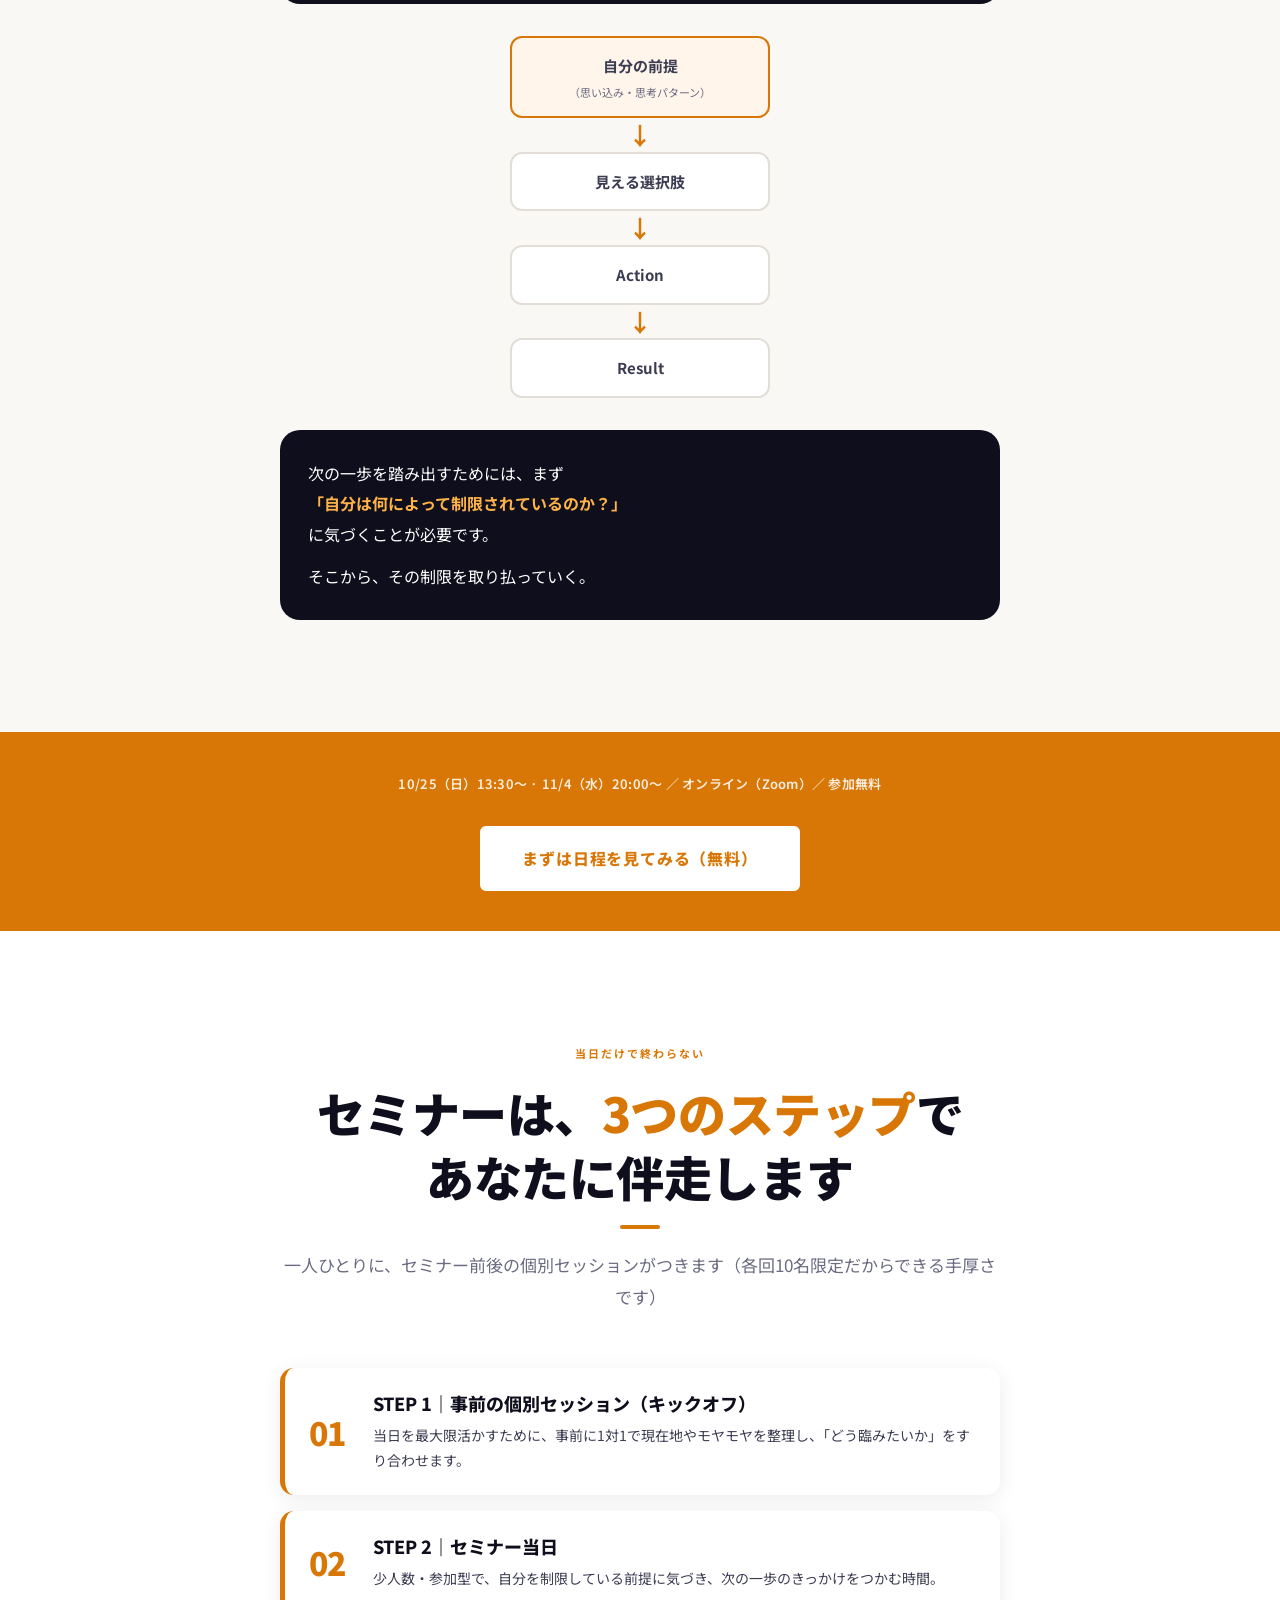
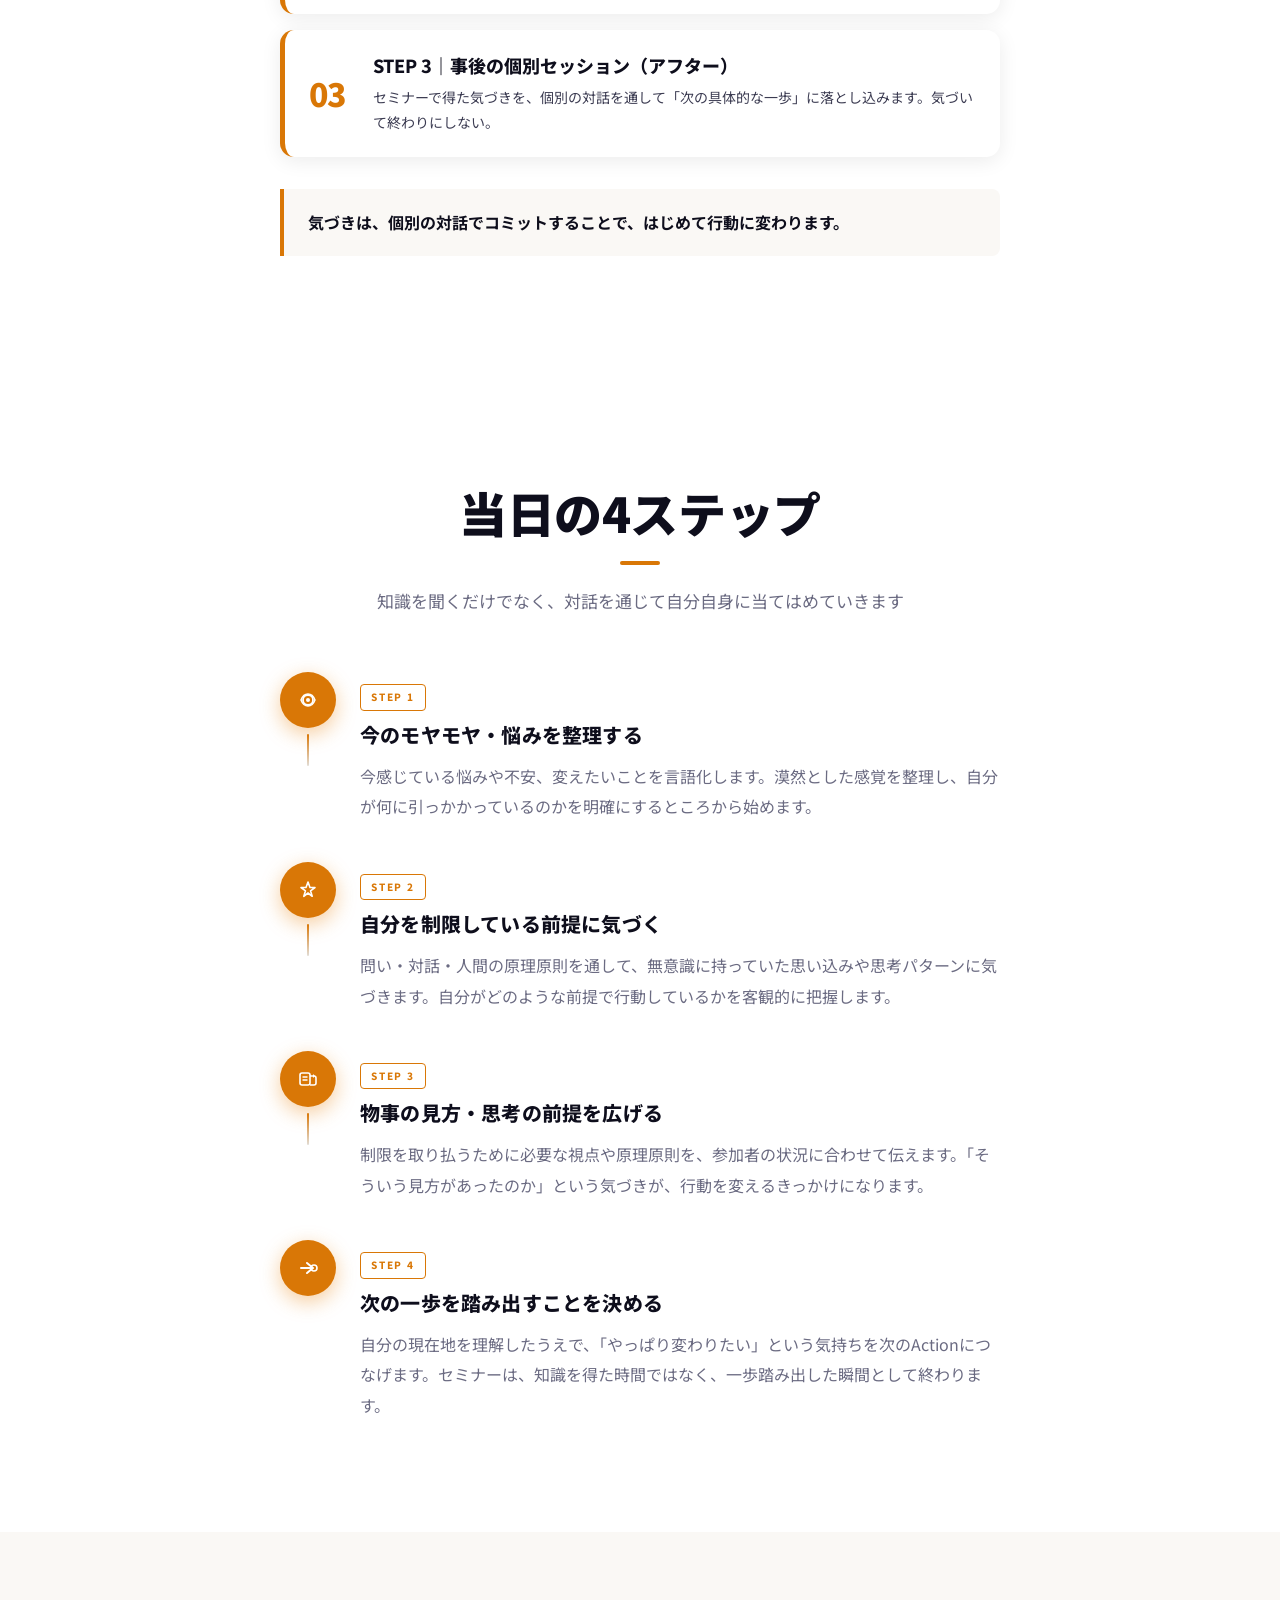
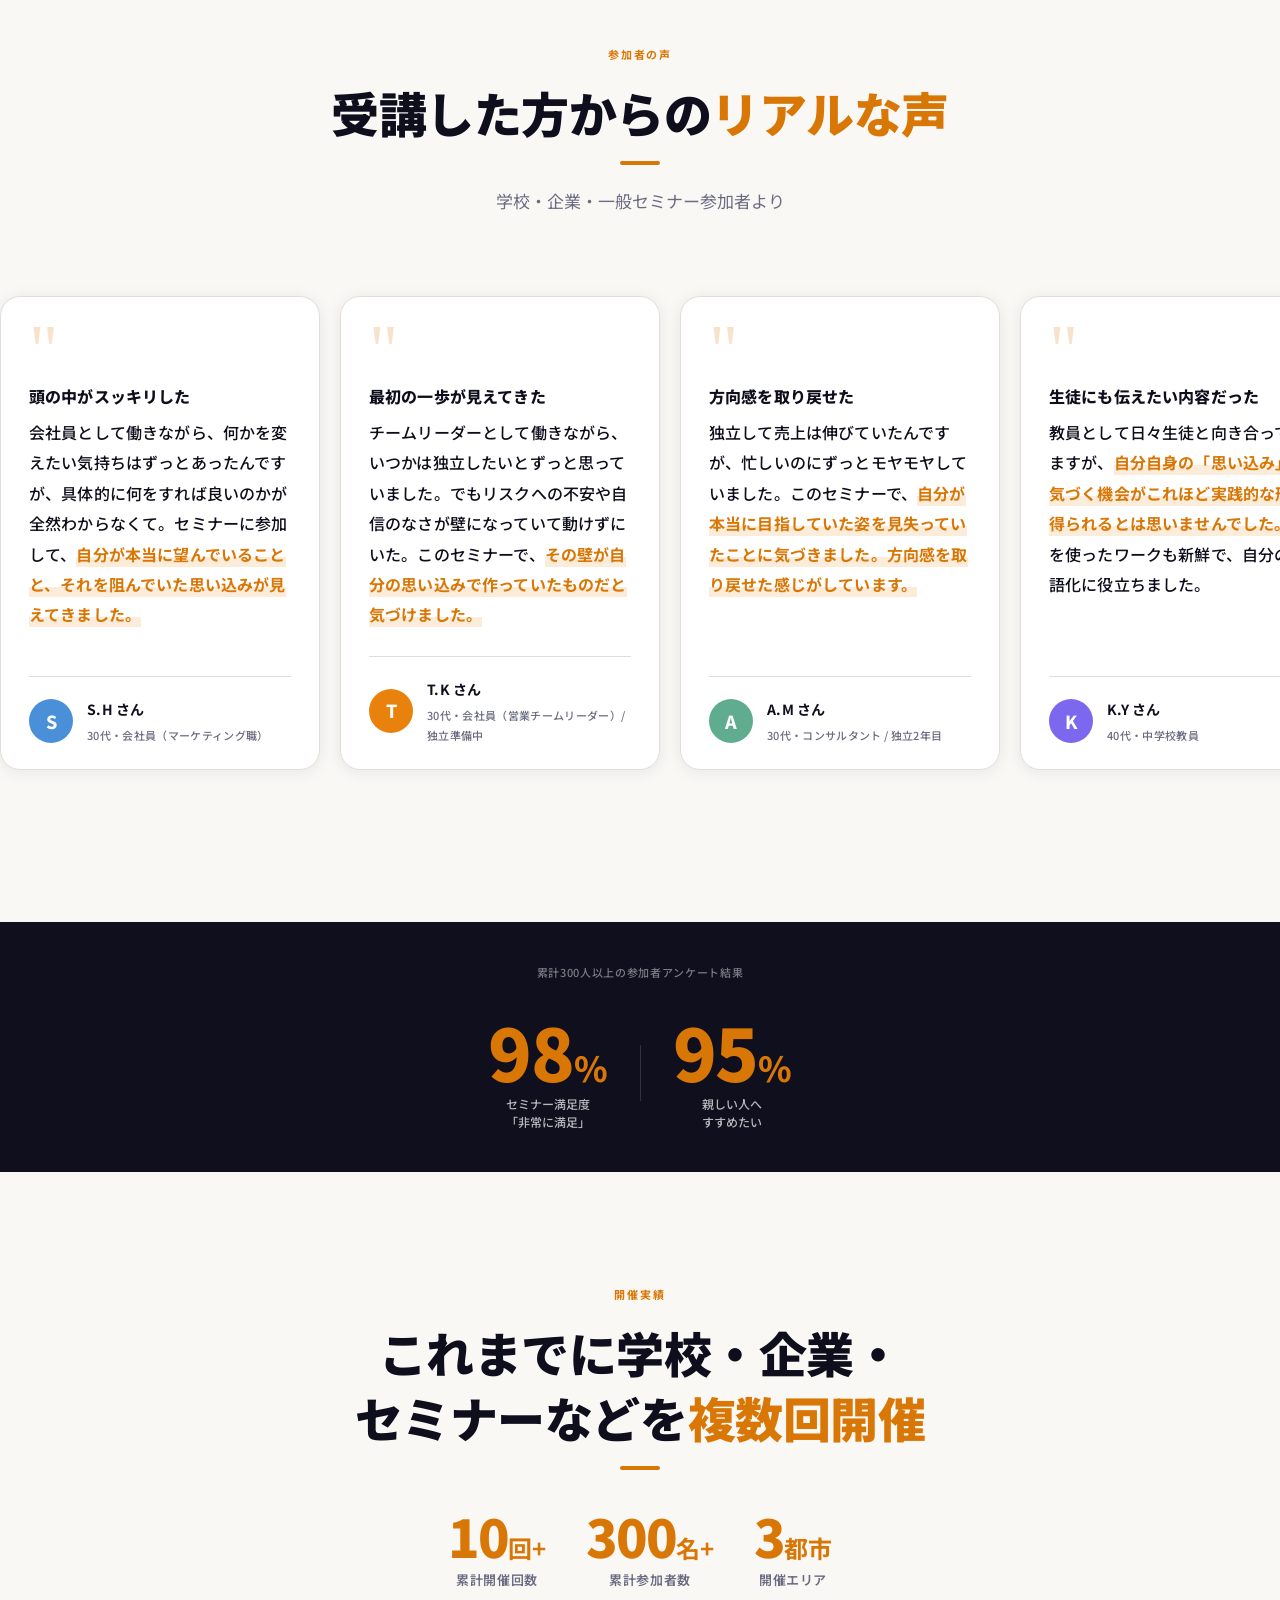
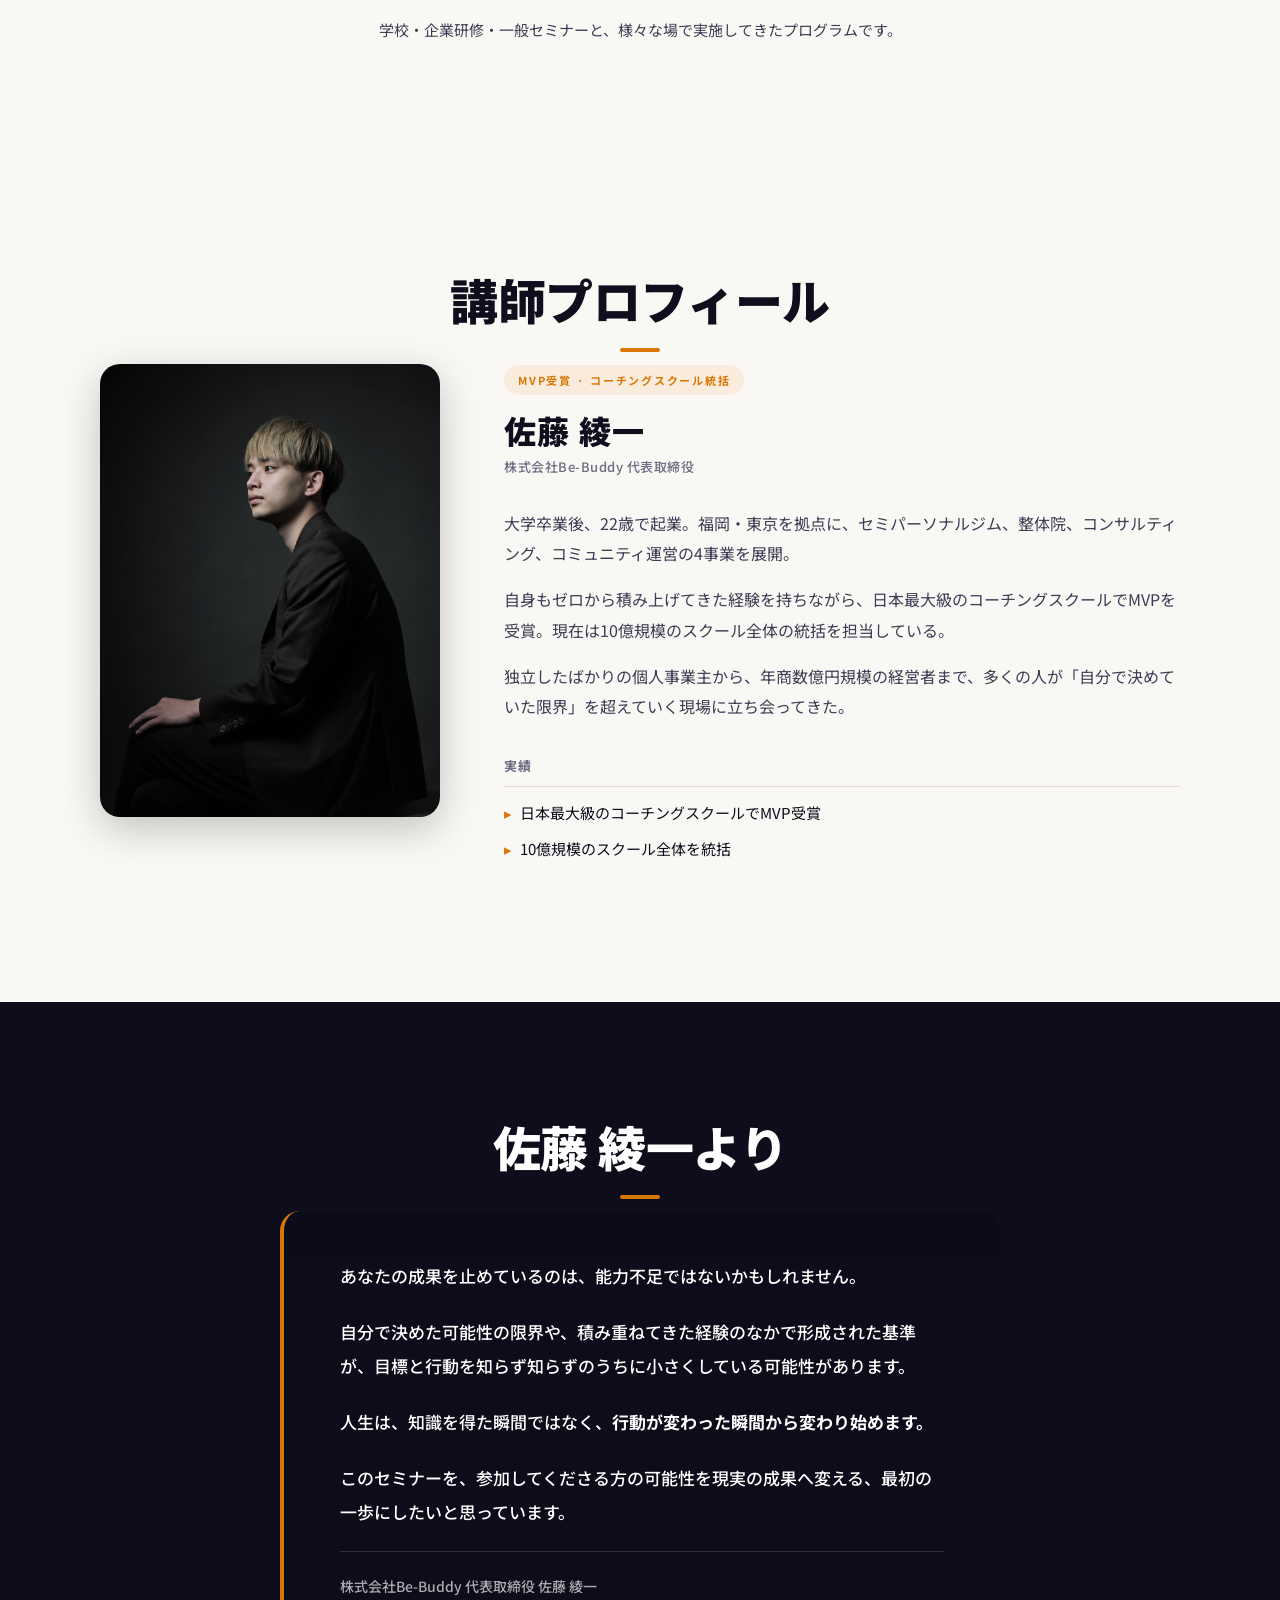
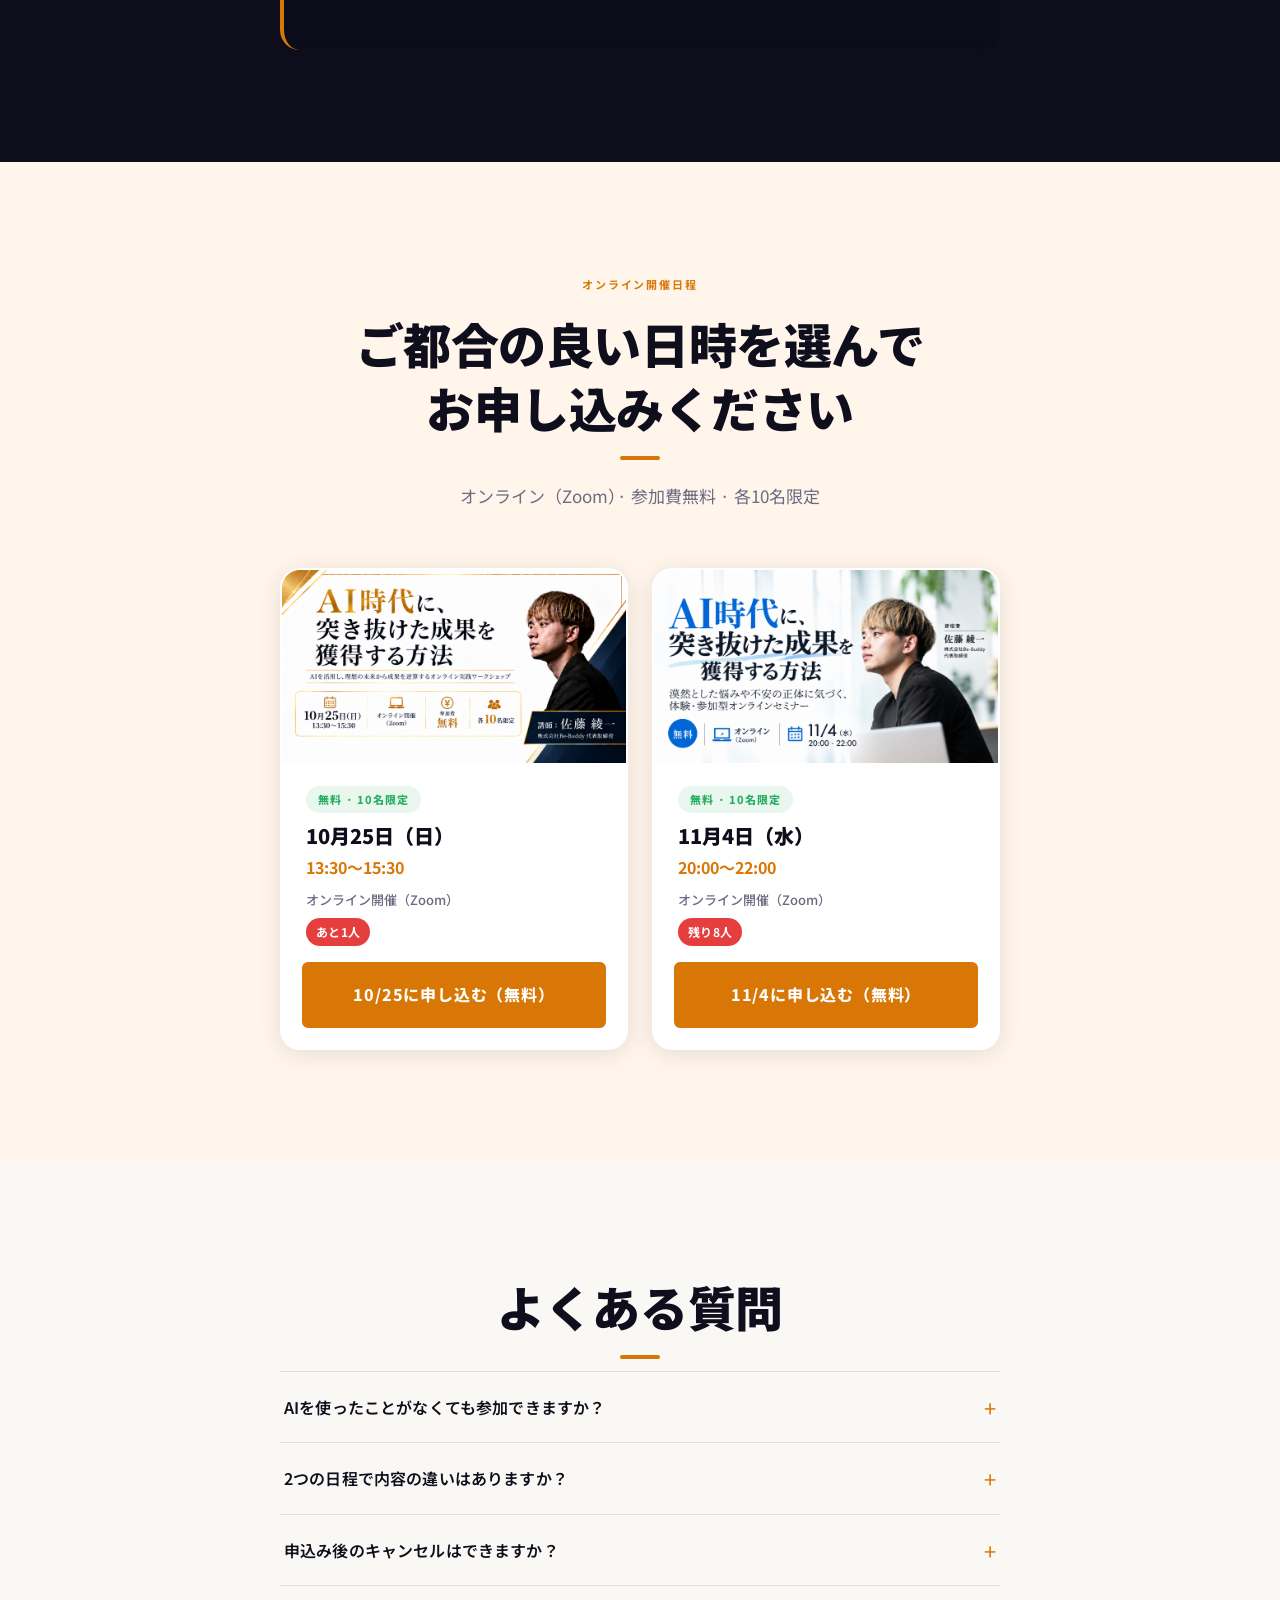
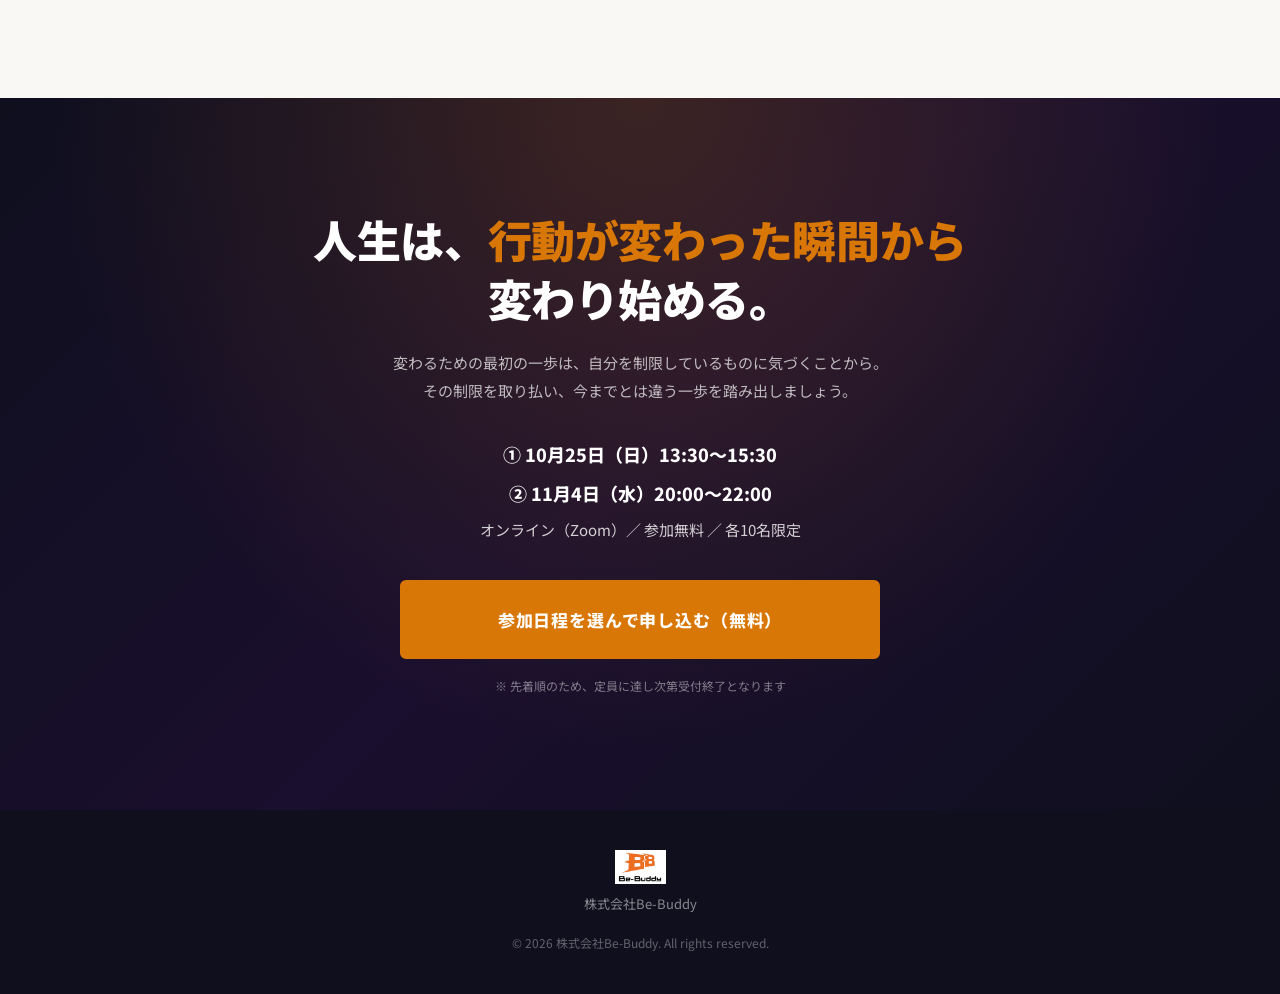
==== commit d2351ade: "AI Noteセクション削除" ====
--- a/index.html
+++ b/index.html
@@ -243,17 +243,6 @@
       </div>
     </section>
 
-    <!-- ===== AI NOTE ===== -->
-    <section class="section ai-note-section" aria-labelledby="ai-note-heading">
-      <div class="container container--narrow">
-        <div class="ai-note">
-          <h2 id="ai-note-heading" class="ai-note__heading">AI時代だからこそ、<br>「自分はどうしたいのか」が問われる。</h2>
-          <p class="ai-note__body">外部環境の変化が速いAI時代には、ツールの使い方よりも先に、<strong>「自分は何に制限されているのか」「本当は何をしたいのか」</strong>に気づくことが重要です。</p>
-          <p class="ai-note__callout">このセミナーはAIツールの使い方を学ぶ場ではありません。<br><strong>自分の前提に気づき、次の一歩を踏み出すための場</strong>です。</p>
-        </div>
-      </div>
-    </section>
-
     <!-- ===== MID CTA ===== -->
     <div class="mid-cta" role="complementary" aria-label="セミナー申し込み">
       <div class="container">
--- a/styles.css
+++ b/styles.css
@@ -373,17 +373,6 @@
 
 .hero__heading-line {
   display: block;
-  opacity: 0;
-  transform: scale(0.55);
-  animation: punchZoom 0.55s cubic-bezier(0.22, 1, 0.36, 1) forwards;
-}
-.hero__heading-line:nth-child(1) { animation-delay: 0.2s; }
-.hero__heading-line:nth-child(2) { animation-delay: 0.55s; }
-
-@keyframes punchZoom {
-  0%   { opacity: 0; transform: scale(0.55); }
-  65%  { opacity: 1; transform: scale(1.06); }
-  100% { opacity: 1; transform: scale(1); }
 }
 
 /* 320px以下の極小画面でのみ改行を表示 */
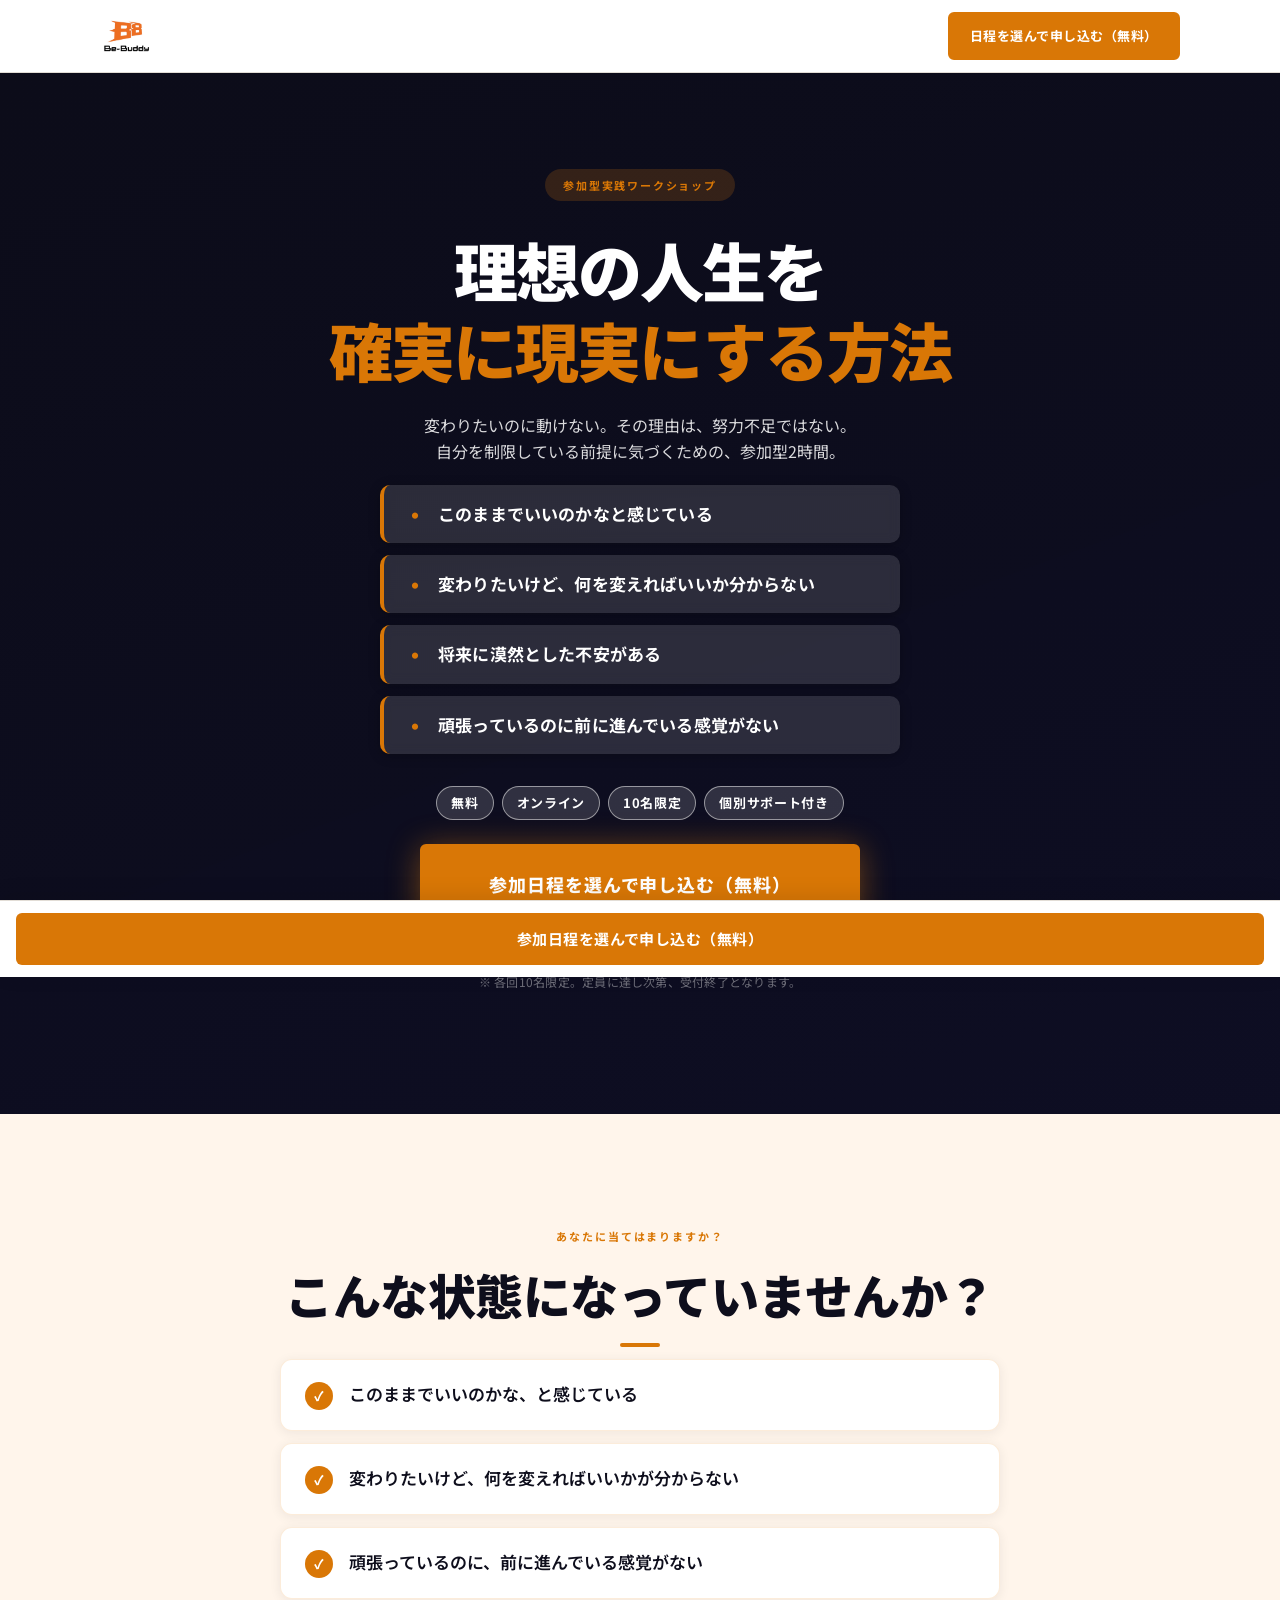
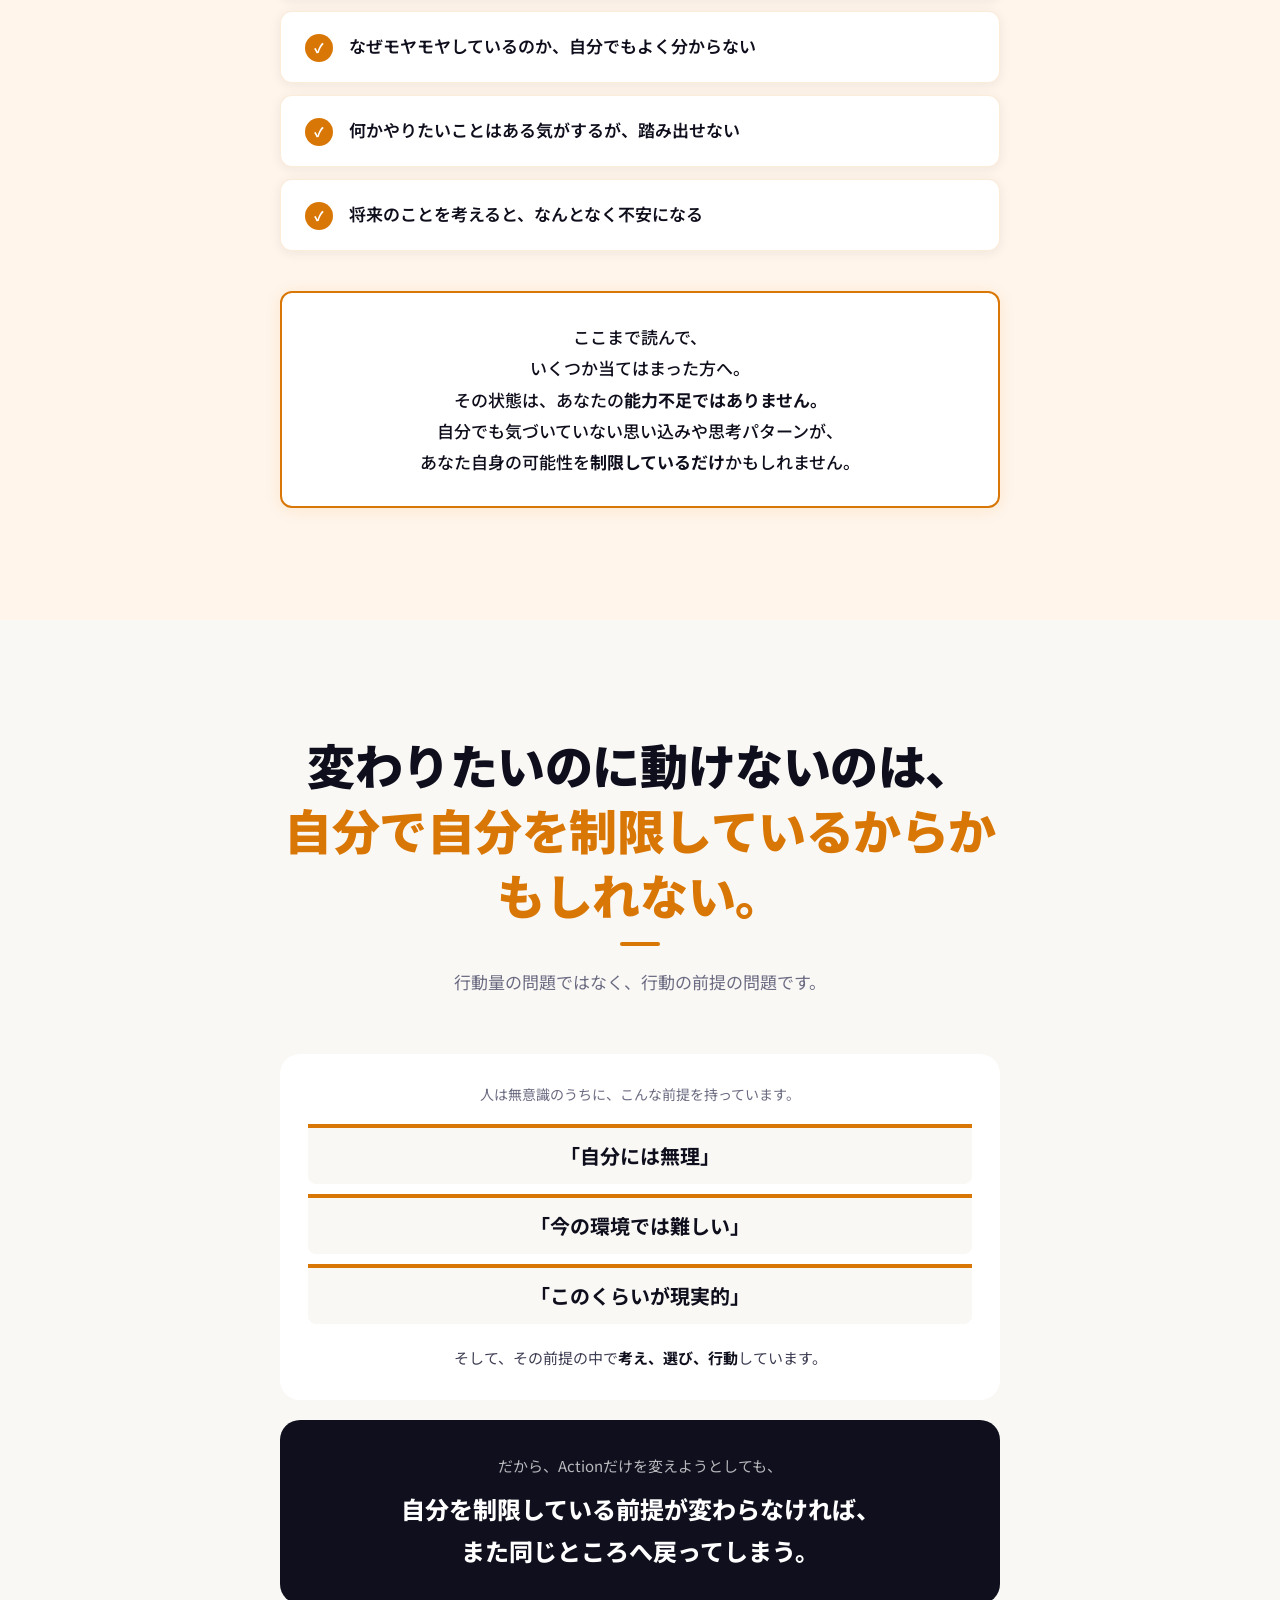
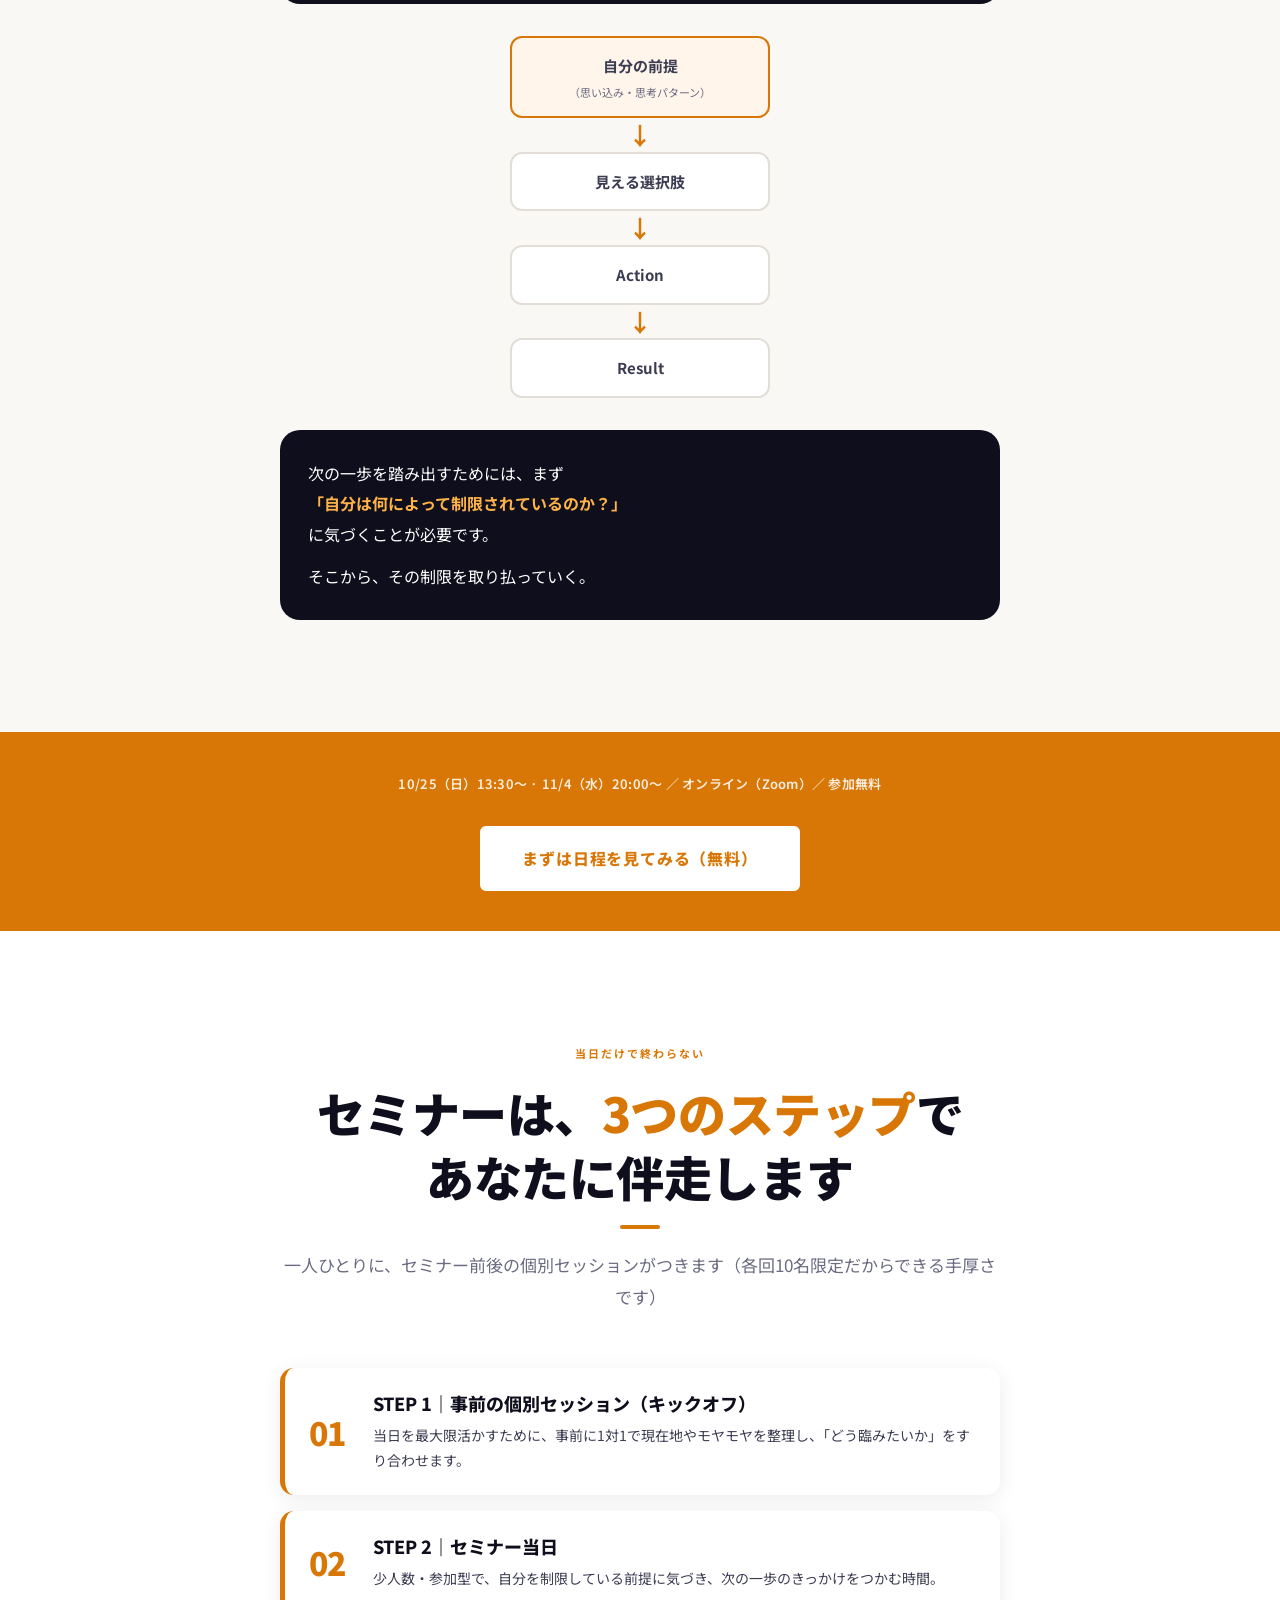
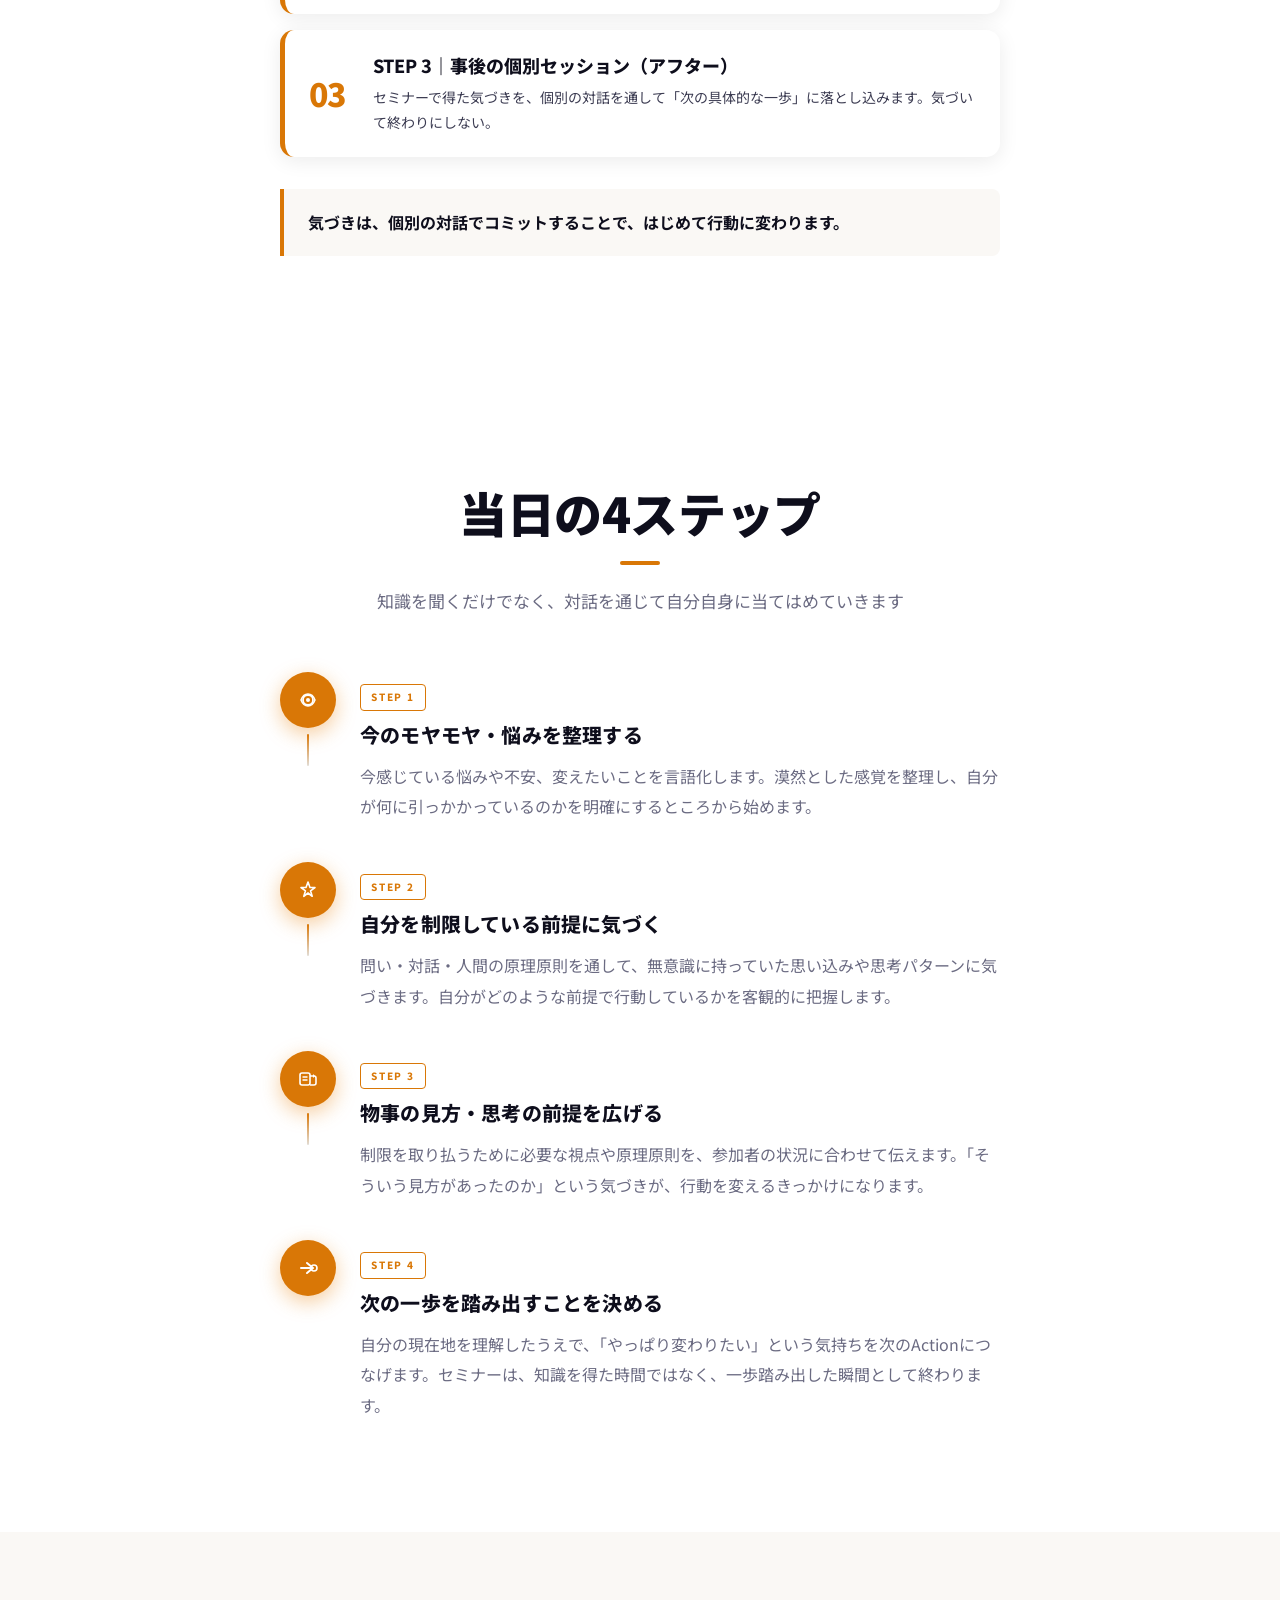
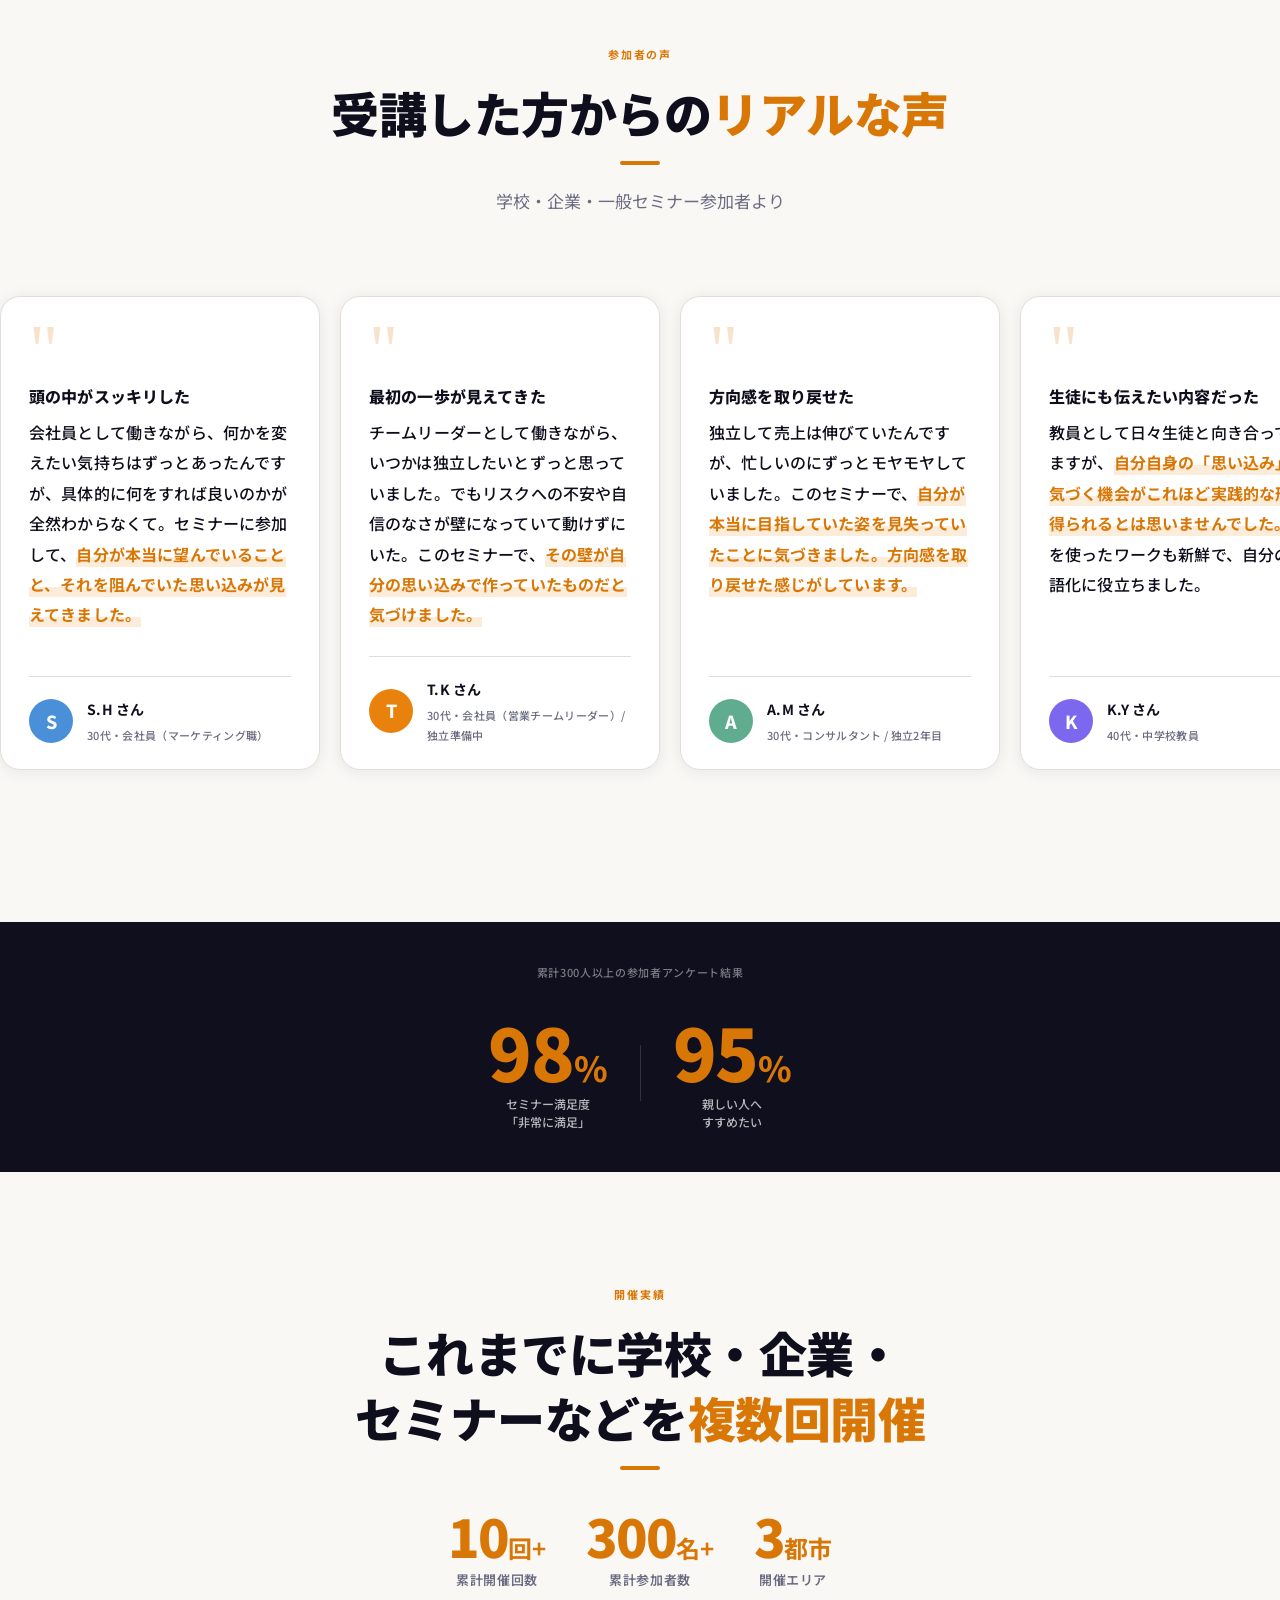
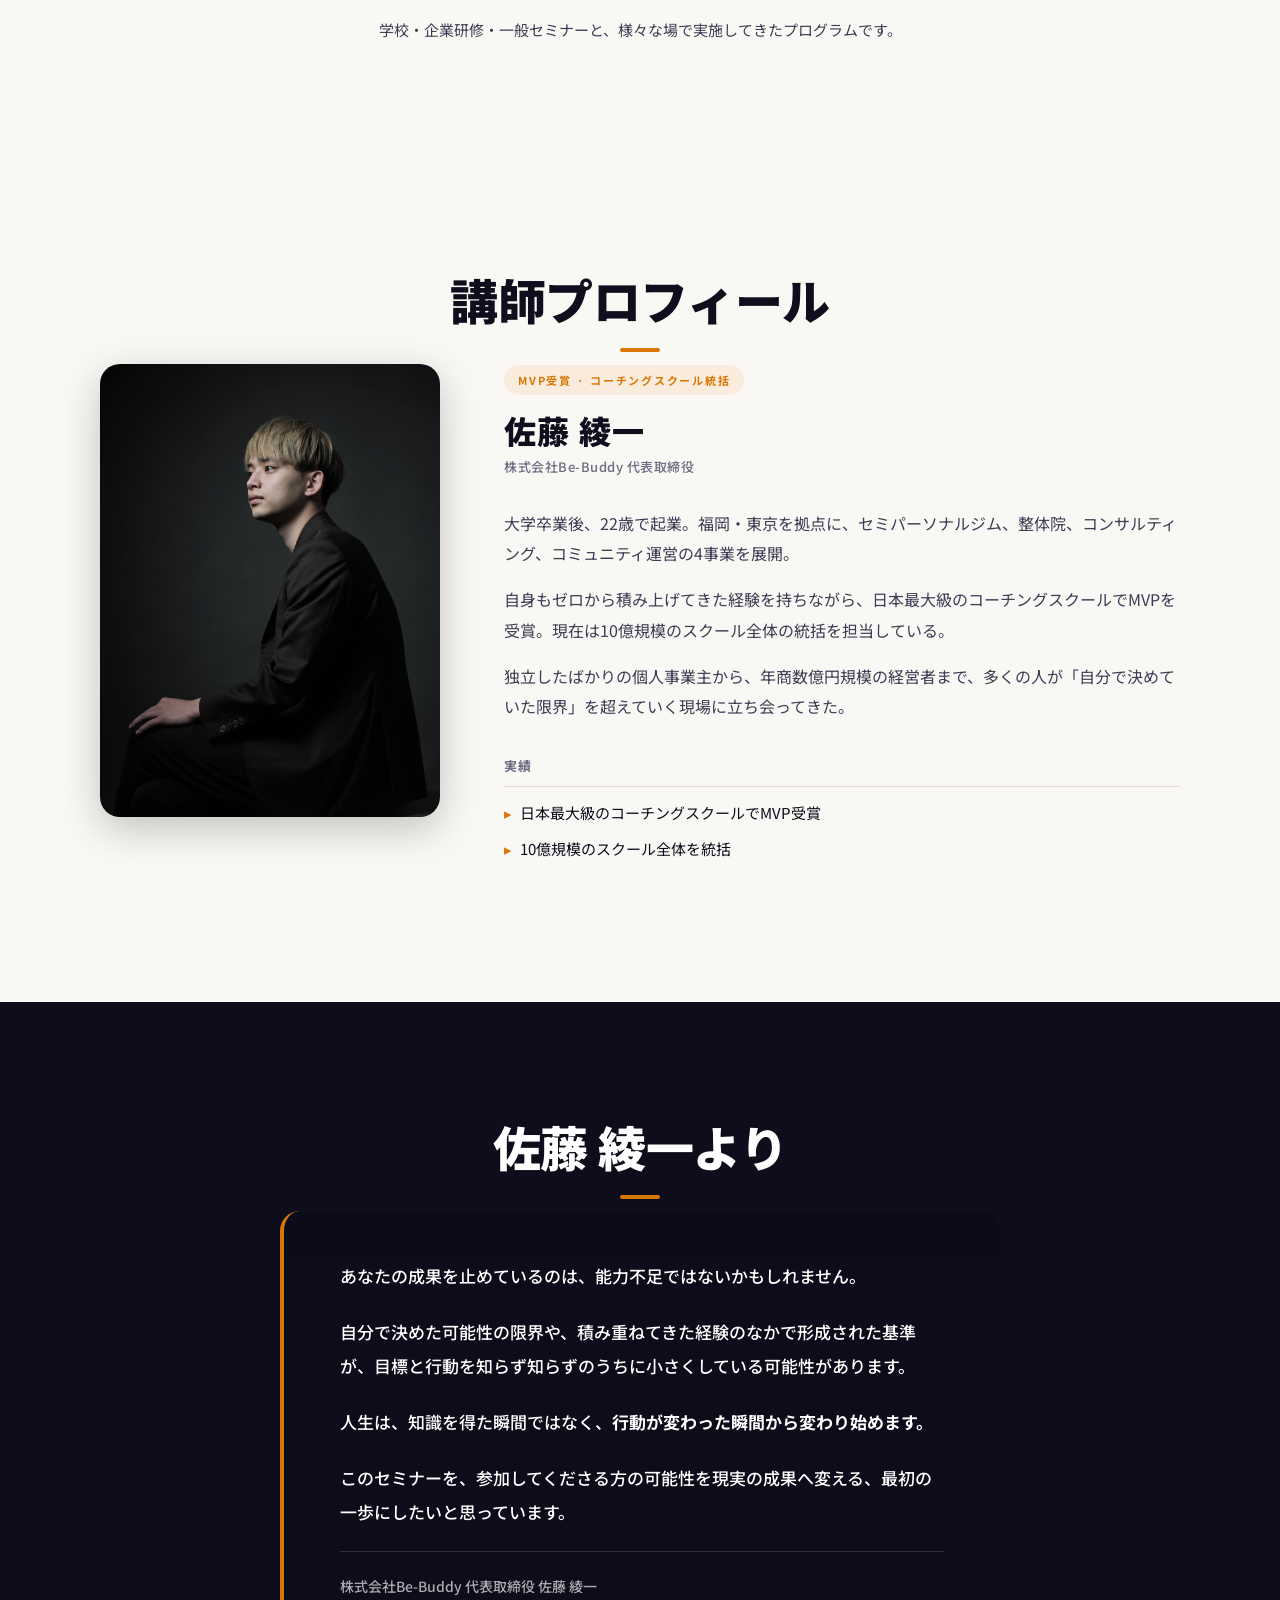
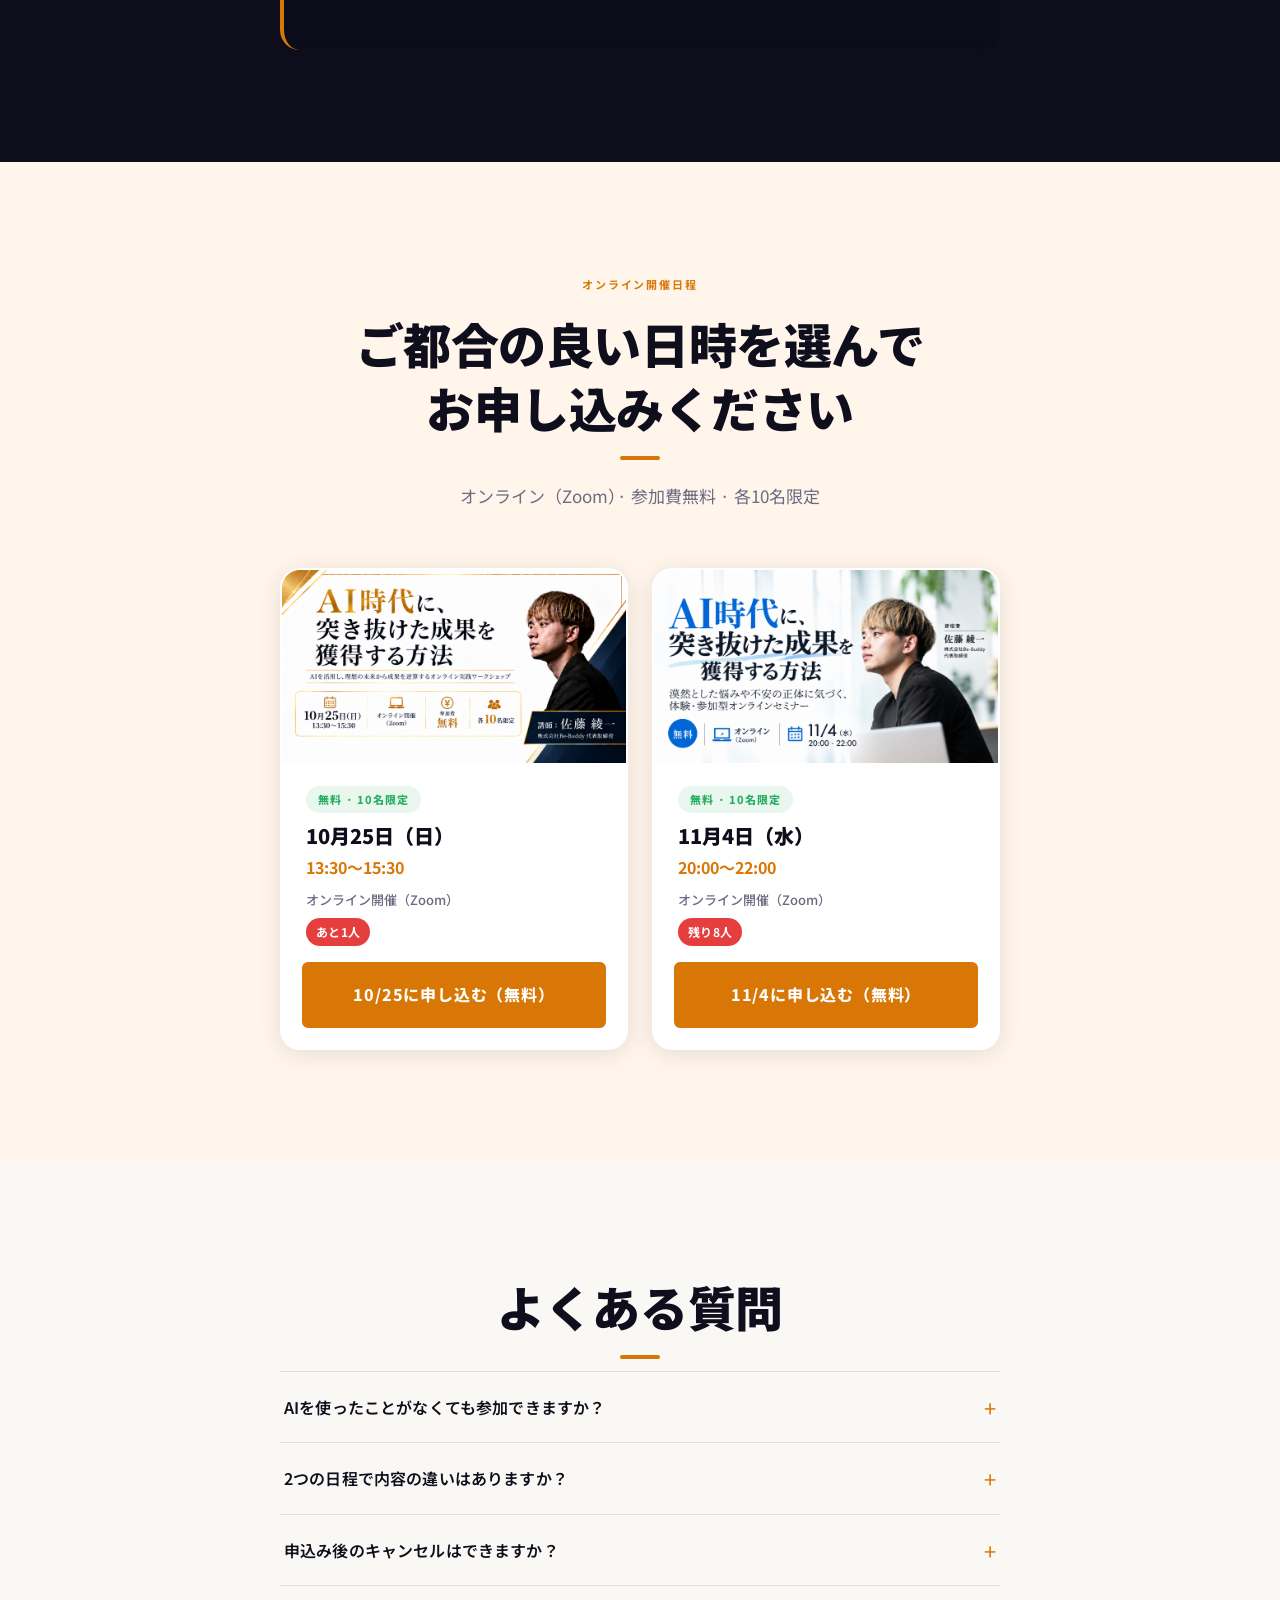
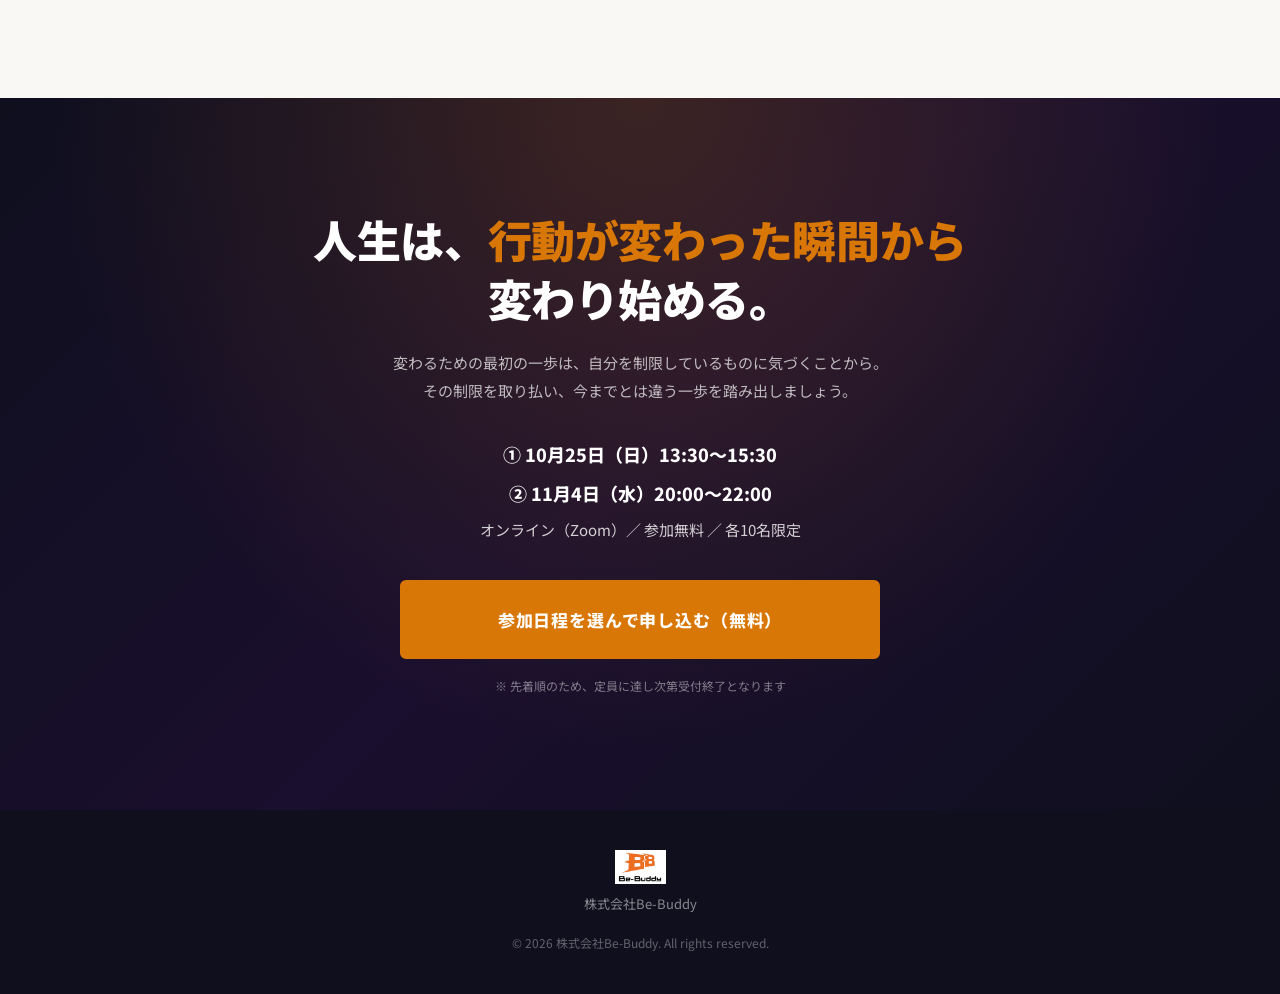
==== commit 6f60a20d: "ヒーローのアイキャッチ文言からAI時代を削除、.gitignoreに.env*を追加 Co-Authored-By: Claude Sonnet 4.6 <noreply@anthropic.com>" ====
--- a/index.html
+++ b/index.html
@@ -110,14 +110,14 @@
       <div class="container">
         <div class="hero__inner">
 
-          <p class="hero__eyebrow">AI時代の参加型実践ワークショップ</p>
+          <p class="hero__eyebrow">参加型実践ワークショップ</p>
 
           <h1 class="hero__heading">
             <span class="hero__heading-line">理想の人生を</span>
             <span class="hero__heading-line text-accent">確実に現実にする方法</span>
           </h1>
 
-          <p class="hero__subtitle">変わりたいのに動けない。その理由は、努力不足ではない。<br>自分を制限している前提に気づくための、参加型2時間。</p>
+          <p class="hero__subtitle">変わりたいのに動けない。<br class="br-sp">その理由は、努力不足ではない。<br>自分を制限している前提に<br class="br-sp">気づくための、参加型2時間。</p>
 
           <ul class="hero__pain-list" aria-label="こんな状態ではありませんか">
             <li>このままでいいのかなと感じている</li>
@@ -179,8 +179,8 @@
         </ul>
         <div class="empathy-message">
           <p>ここまで読んで、<br>いくつか当てはまった方へ。</p>
-          <p>その状態は、あなたの<strong>能力不足ではありません。</strong></p>
-          <p>自分でも気づいていない思い込みや思考パターンが、<br>あなた自身の可能性を<strong>制限しているだけ</strong>かもしれません。</p>
+          <p>その状態は、あなたの<br class="br-sp"><strong>能力不足ではありません。</strong></p>
+          <p>自分でも気づいていない<br class="br-sp">思い込みや思考パターンが、<br>あなた自身の可能性を<br class="br-sp"><strong>制限しているだけ</strong>かもしれません。</p>
         </div>
       </div>
     </section>
@@ -190,7 +190,7 @@
       <div class="container container--narrow">
         <h2 id="limit-heading" class="section-heading">
           変わりたいのに動けないのは、<br>
-          <span class="text-accent">自分で自分を制限しているからかもしれない。</span>
+          <span class="text-accent">自分で自分を制限して<br class="br-sp">いるからかもしれない。</span>
         </h2>
         <p class="section-lead">行動量の問題ではなく、行動の前提の問題です。</p>
 
@@ -205,8 +205,8 @@
         </div>
 
         <div class="limit-conclusion slide-in slide-in--up">
-          <p>だから、Actionだけを変えようとしても、</p>
-          <p><strong>自分を制限している前提が変わらなければ、<br>また同じところへ戻ってしまう。</strong></p>
+          <p>だから、Actionだけを<br class="br-sp">変えようとしても、</p>
+          <p><strong>自分を制限している<br class="br-sp">前提が変わらなければ、<br>また同じところへ戻ってしまう。</strong></p>
         </div>
 
         <figure class="premise-flow" aria-label="前提が結果を決める流れ">
@@ -233,7 +233,7 @@
         <div class="limit-insight">
           <p>
             次の一歩を踏み出すためには、まず<br>
-            <strong>「自分は何によって制限されているのか？」</strong><br>
+            <strong>「自分は何によって<br class="br-sp">制限されているのか？」</strong><br>
             に気づくことが必要です。
           </p>
           <p>
@@ -292,7 +292,7 @@
           </li>
         </ul>
 
-        <p class="journey-commit slide-in slide-in--up">気づきは、個別の対話でコミットすることで、はじめて行動に変わります。</p>
+        <p class="journey-commit slide-in slide-in--up">気づきは、個別の対話で<br class="br-sp">コミットすることで、<br class="br-sp">はじめて行動に変わります。</p>
       </div>
     </section>
 
@@ -653,7 +653,7 @@
         <h2 id="message-heading" class="section-heading">佐藤 綾一より</h2>
         <div class="message-body">
           <p>
-            あなたの成果を止めているのは、能力不足ではないかもしれません。
+            あなたの成果を止めているのは、<br class="br-sp">能力不足ではないかもしれません。
           </p>
           <p>
             自分で決めた可能性の限界や、積み重ねてきた経験のなかで形成された基準が、目標と行動を知らず知らずのうちに小さくしている可能性があります。
@@ -748,11 +748,11 @@
     <section class="section final-cta-section" aria-labelledby="final-cta-heading">
       <div class="container container--narrow">
         <h2 id="final-cta-heading" class="final-cta-heading">
-          人生は、<span class="text-accent">行動が変わった瞬間から</span><br>変わり始める。
+          人生は、<br class="br-sp"><span class="text-accent">行動が変わった瞬間から</span><br>変わり始める。
         </h2>
         <p class="final-cta-sub">
-          変わるための最初の一歩は、自分を制限しているものに気づくことから。<br>
-          その制限を取り払い、今までとは違う一歩を踏み出しましょう。
+          変わるための最初の一歩は、自分を<br class="br-sp">制限しているものに気づくことから。<br>
+          その制限を取り払い、今までとは<br class="br-sp">違う一歩を踏み出しましょう。
         </p>
         <div class="final-cta-meta">
           <p><strong>① 10月25日（日）13:30〜15:30</strong></p>
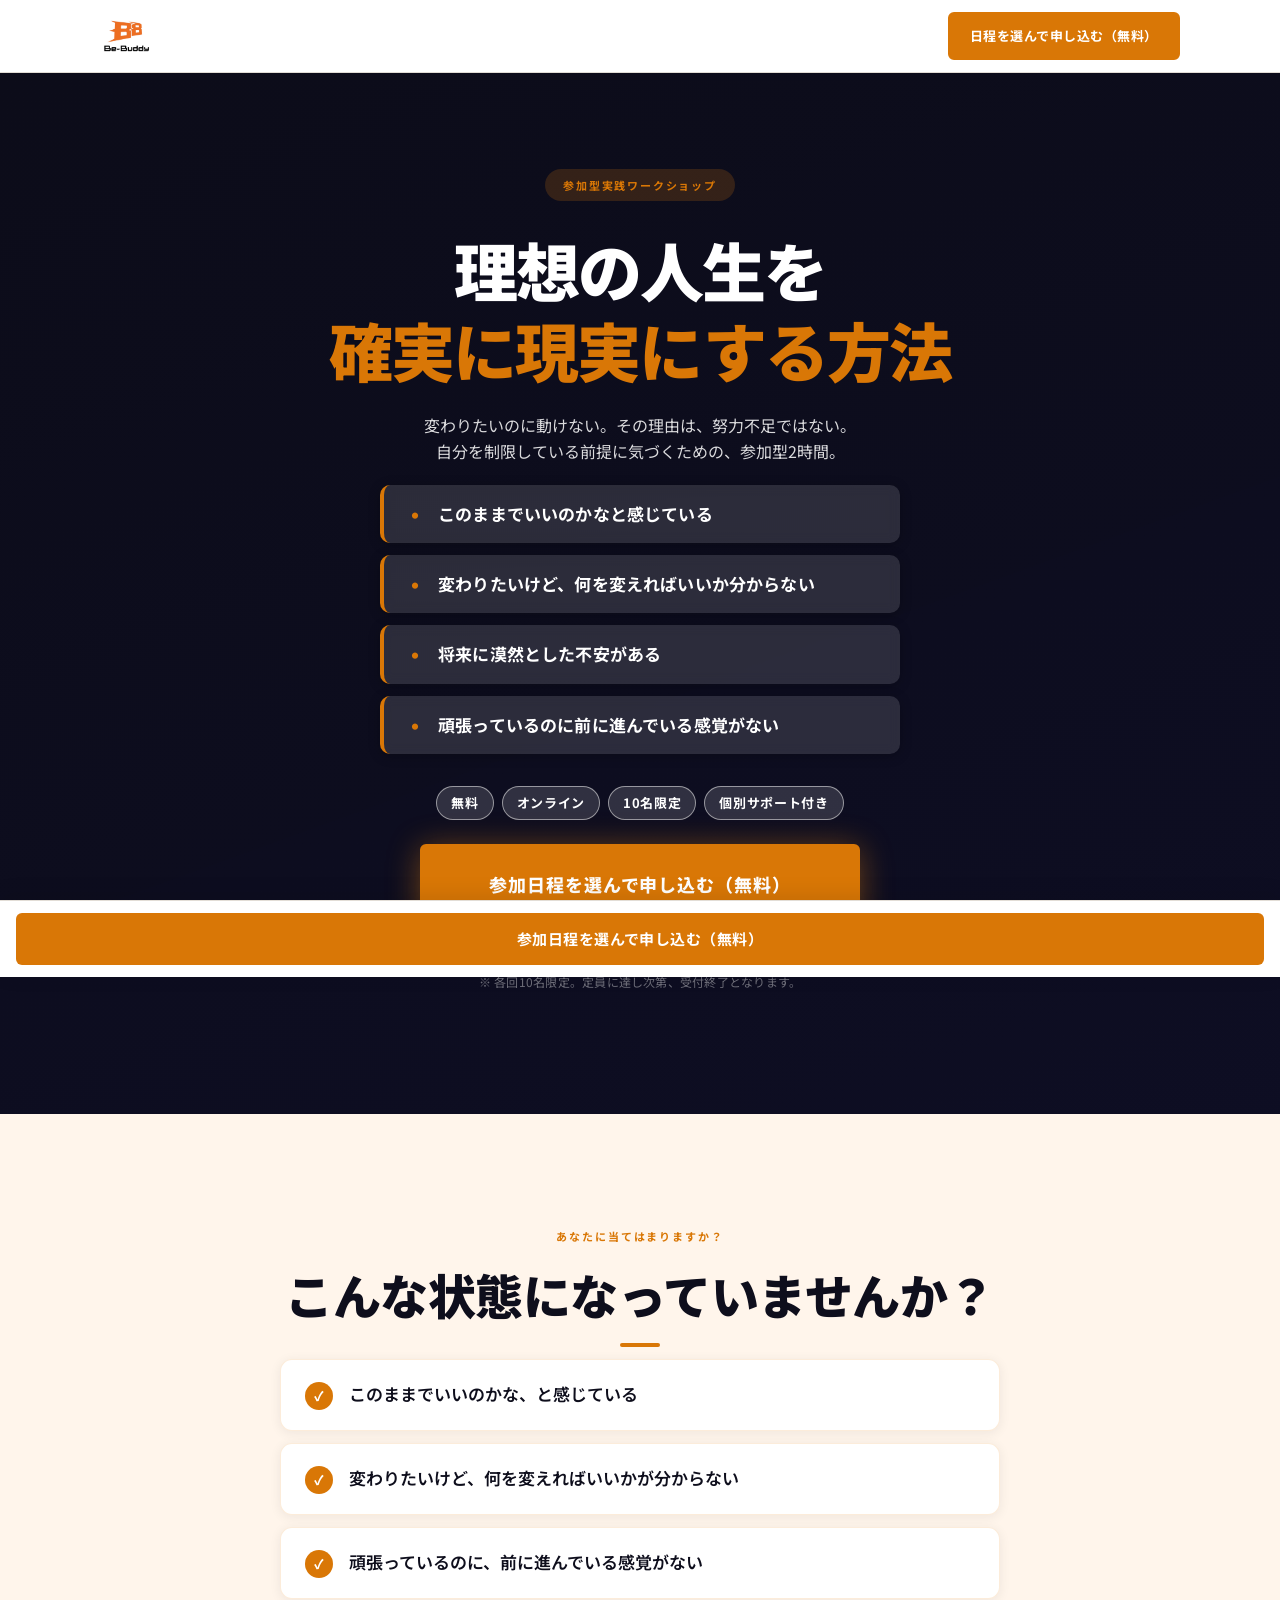
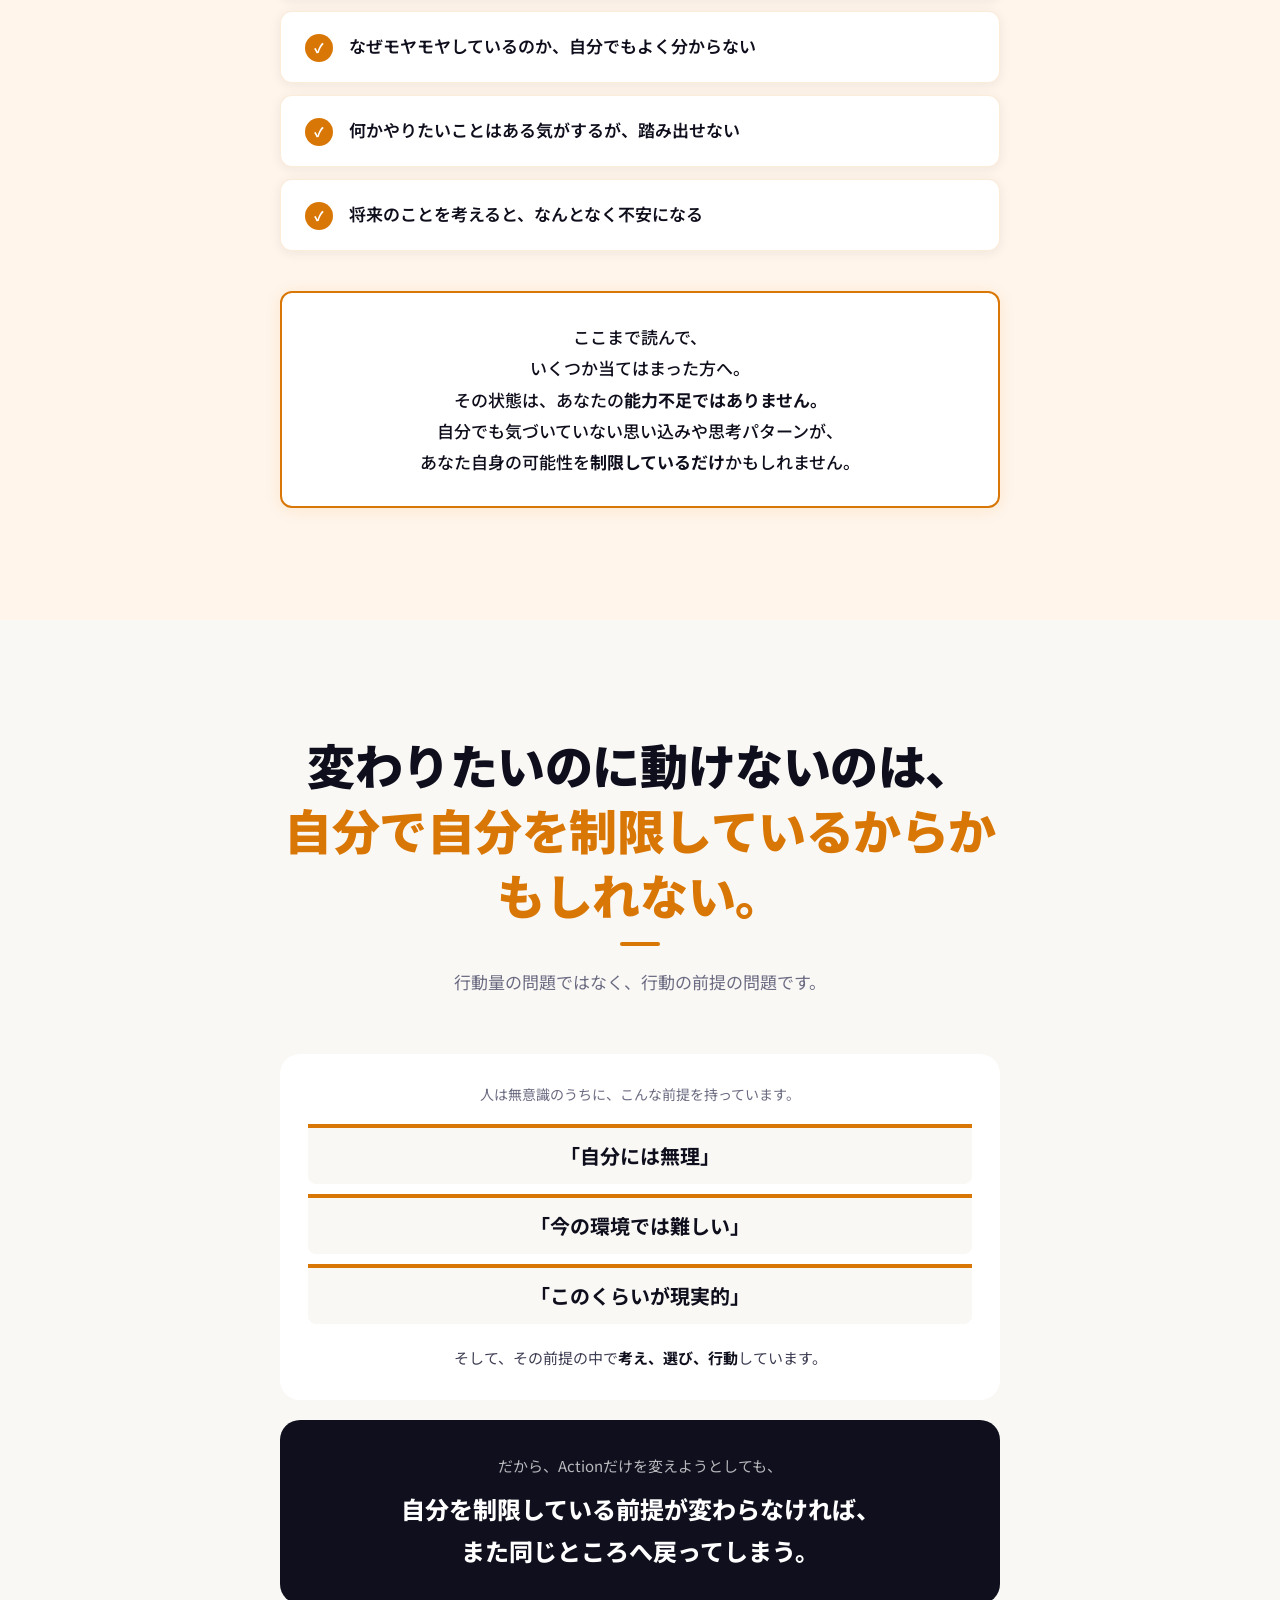
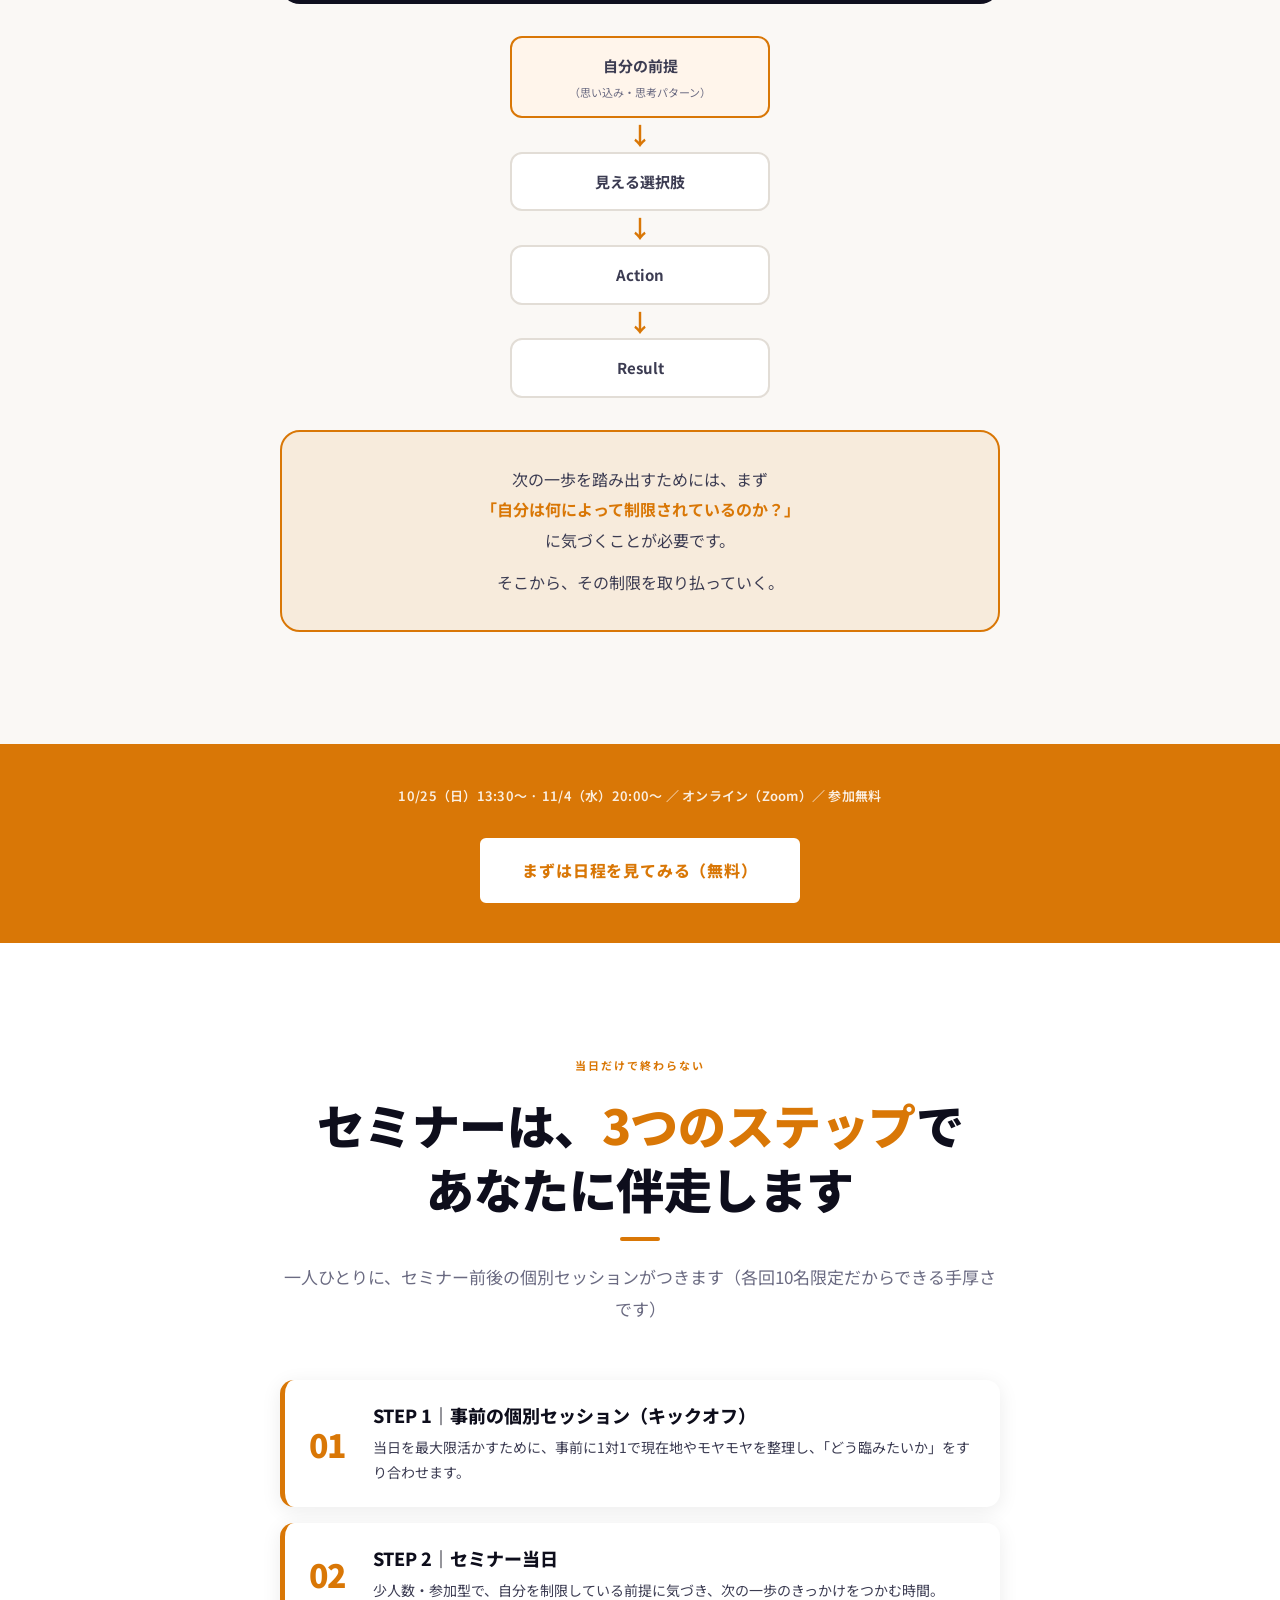
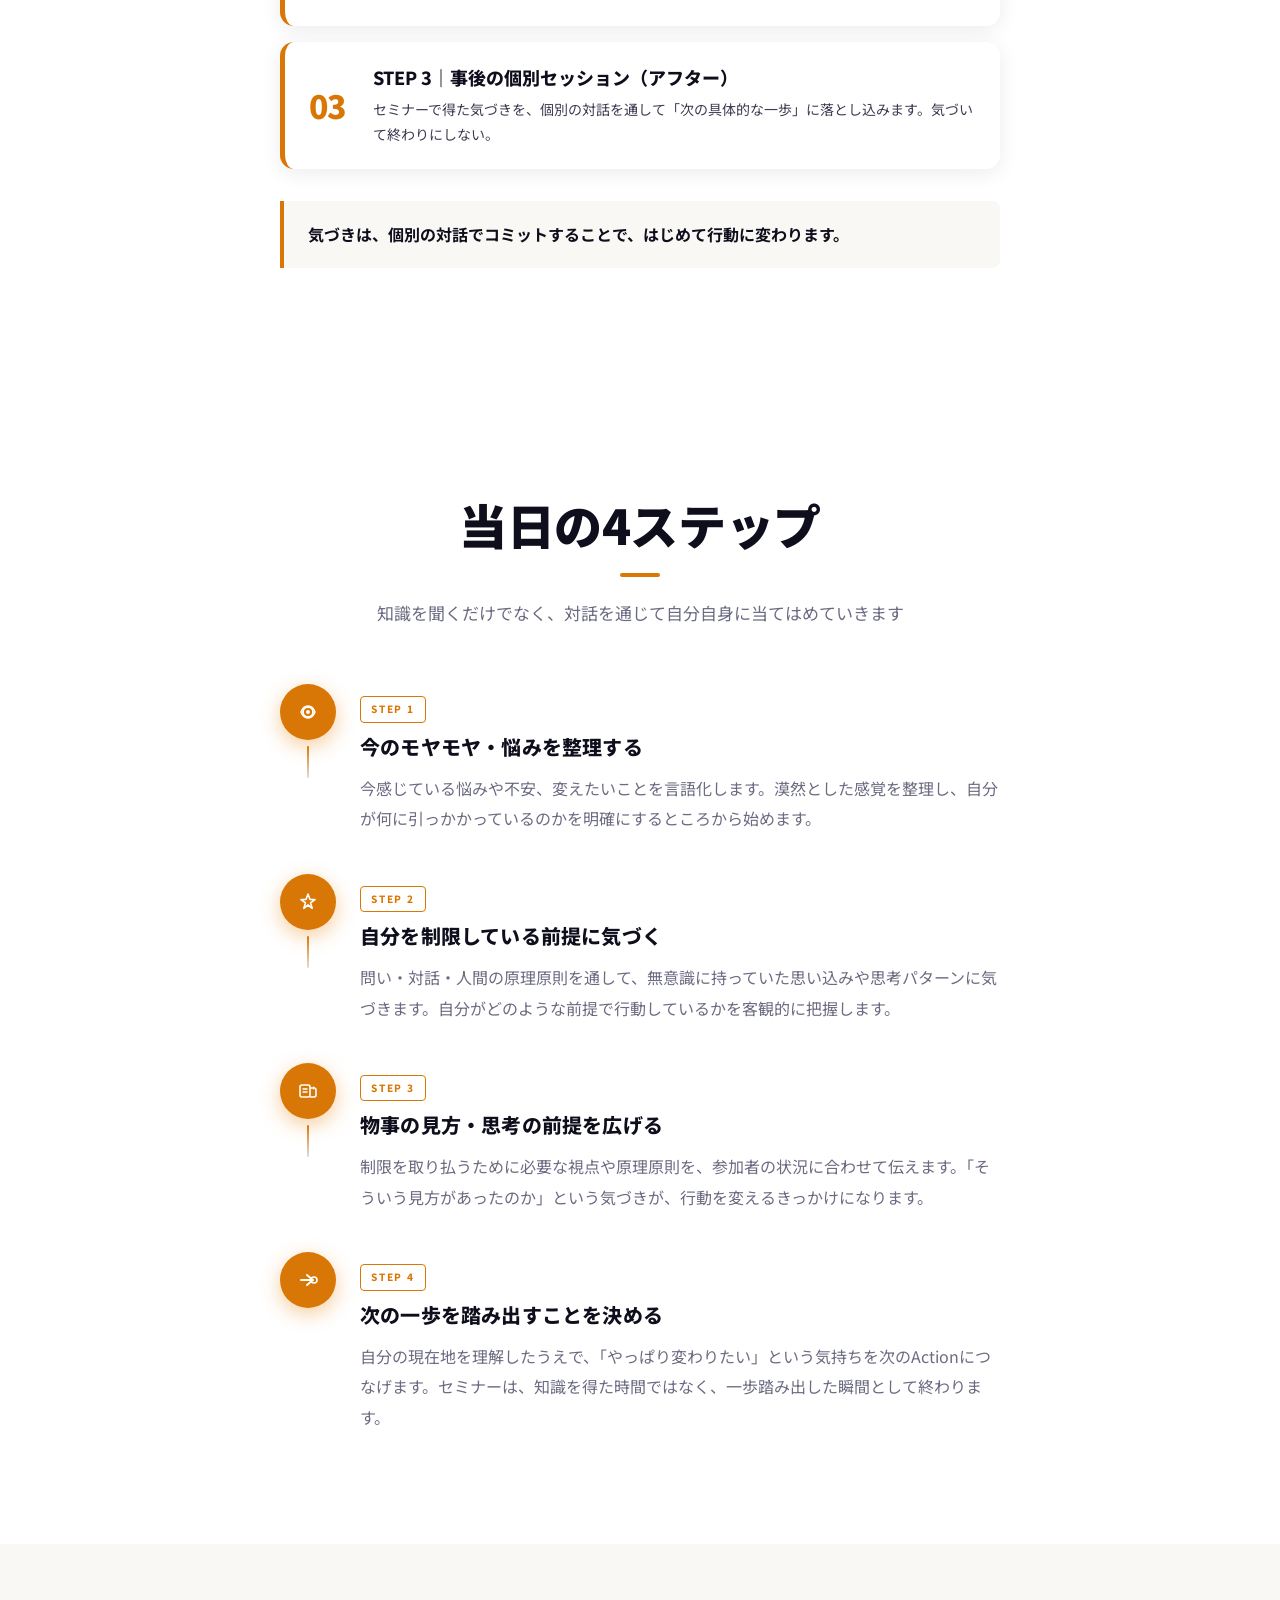
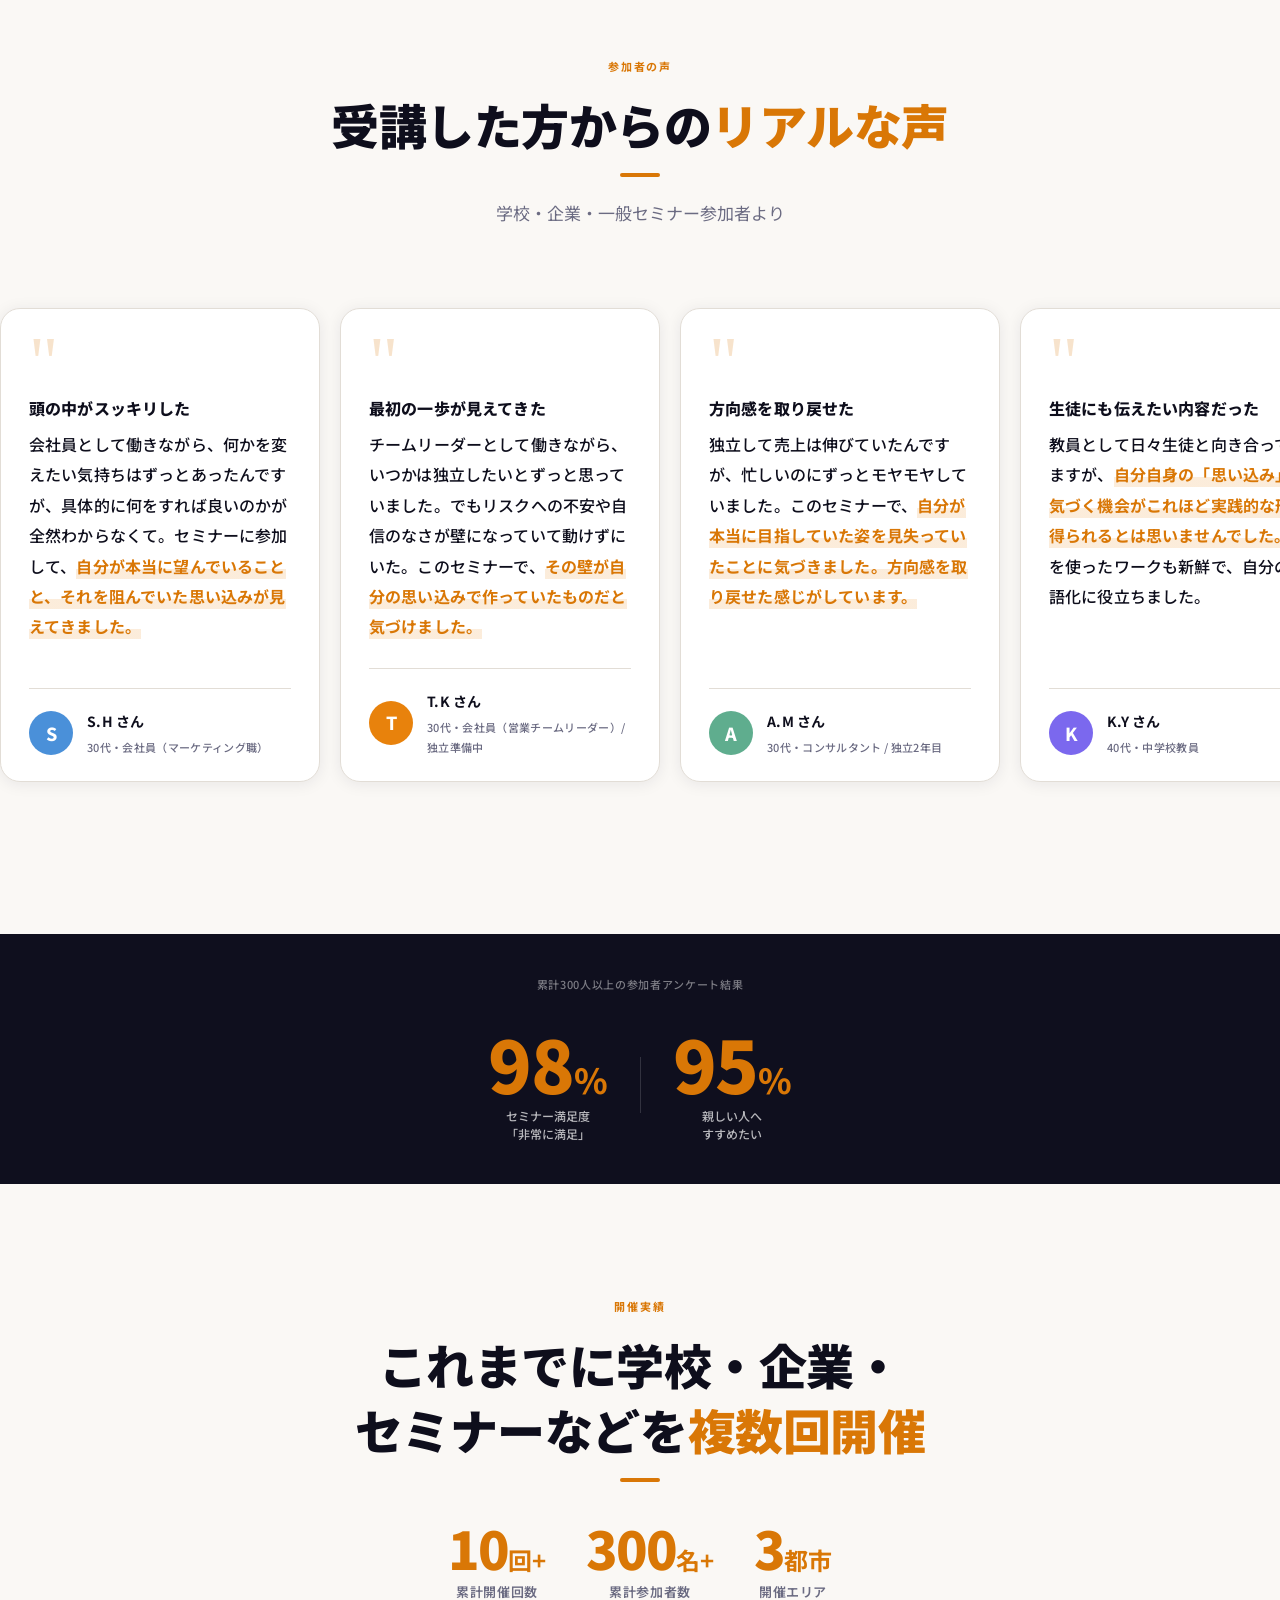
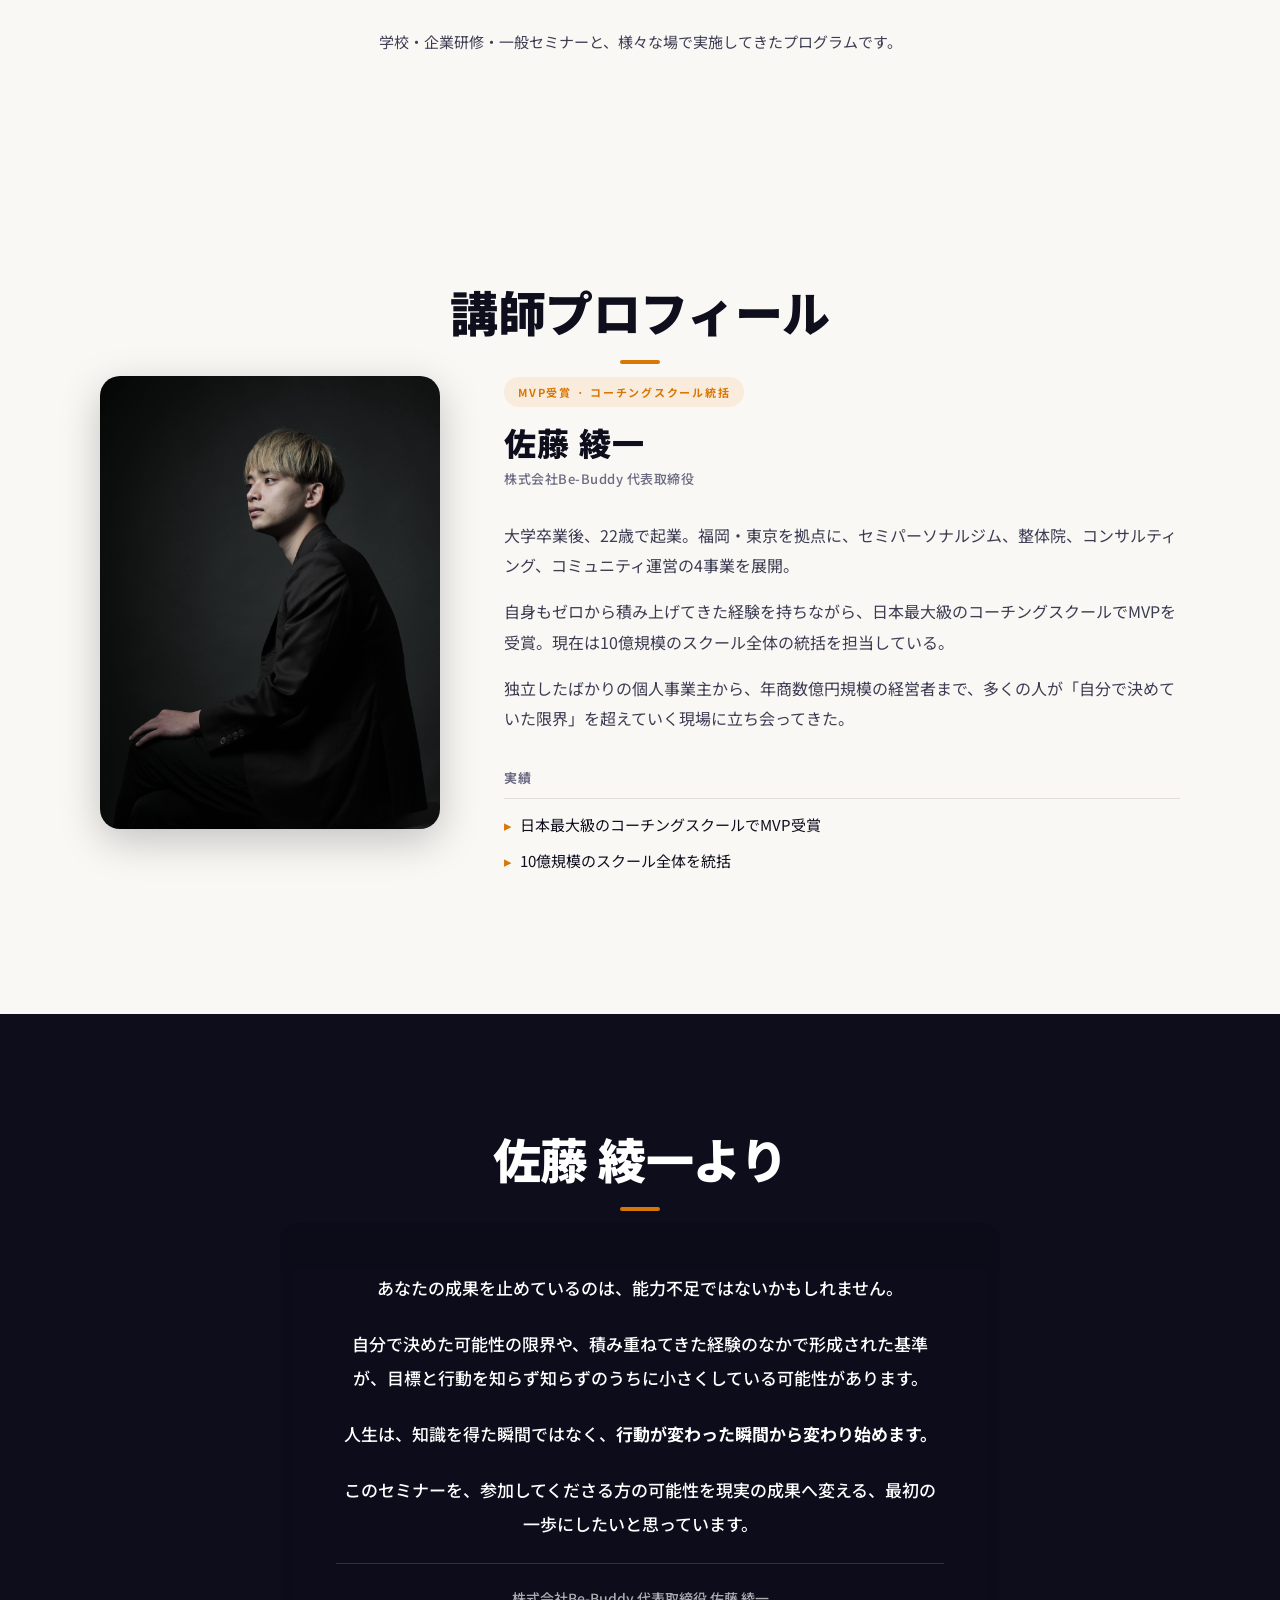
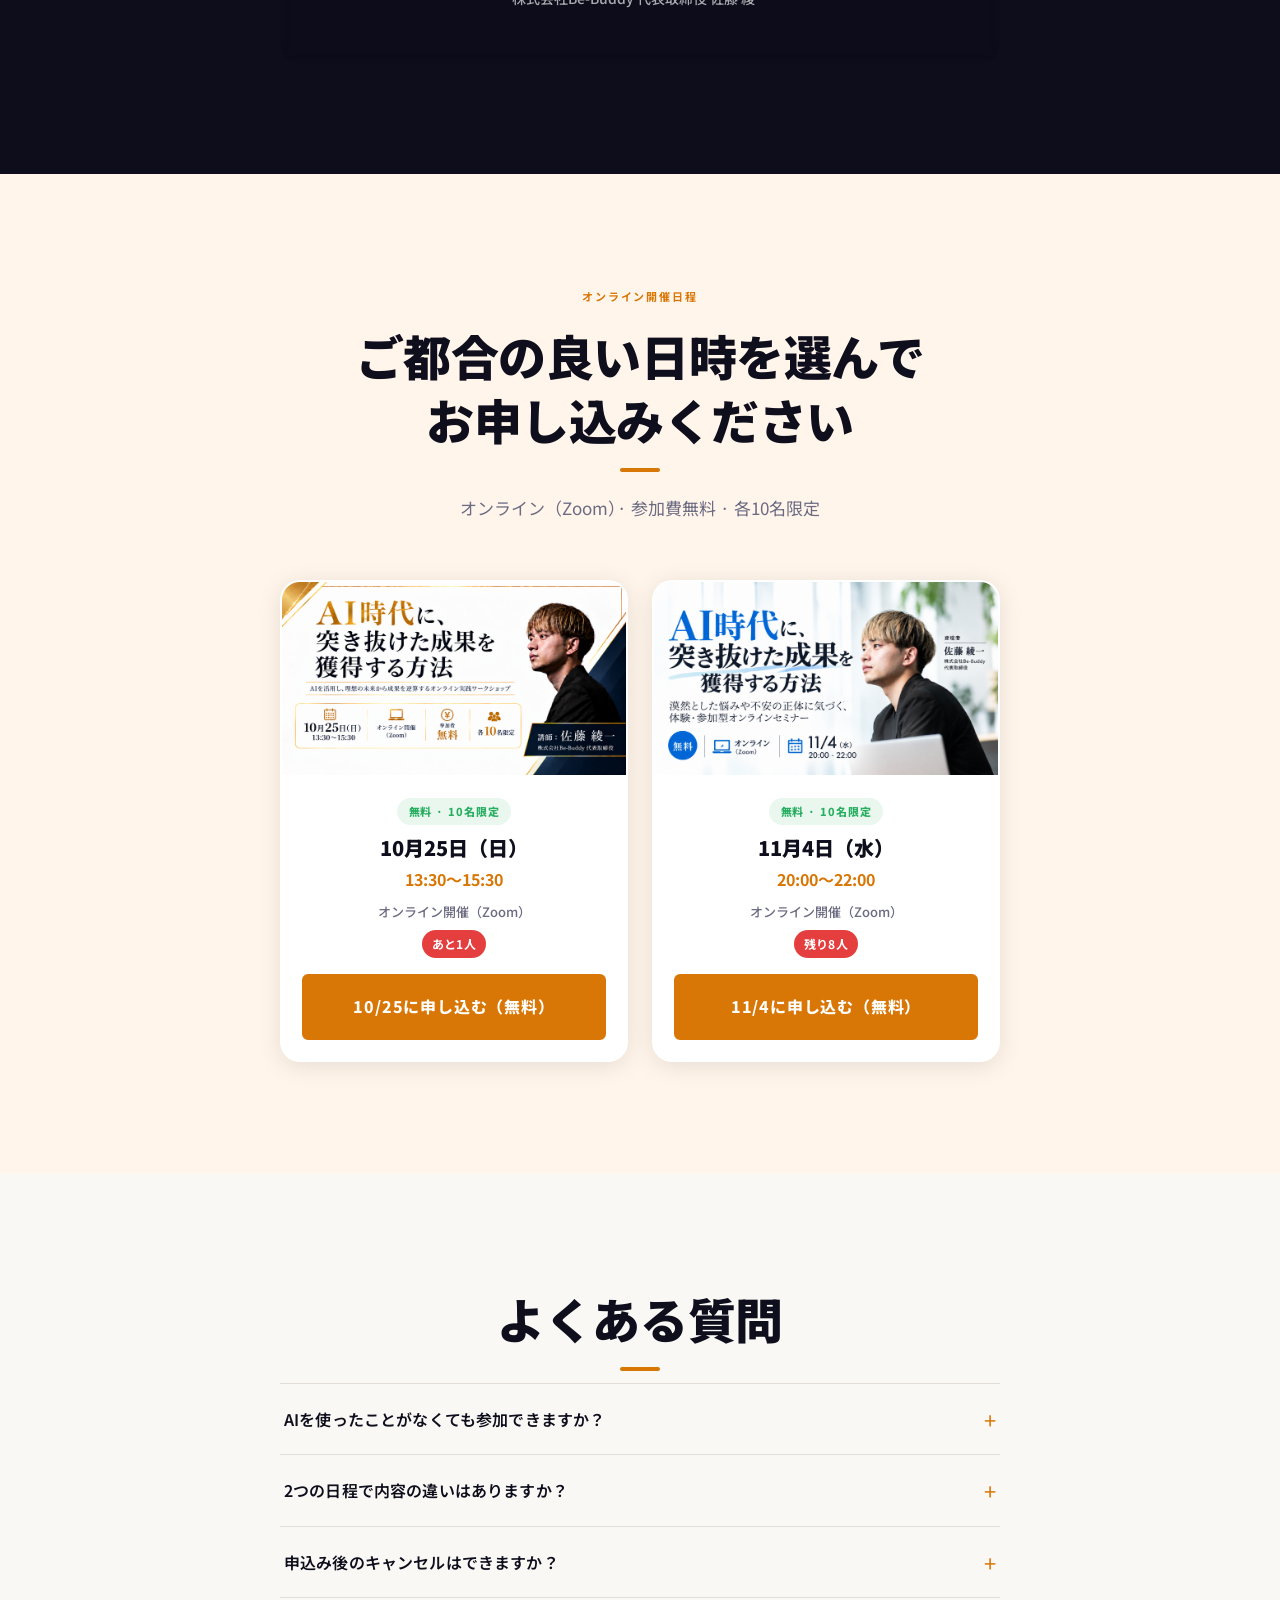
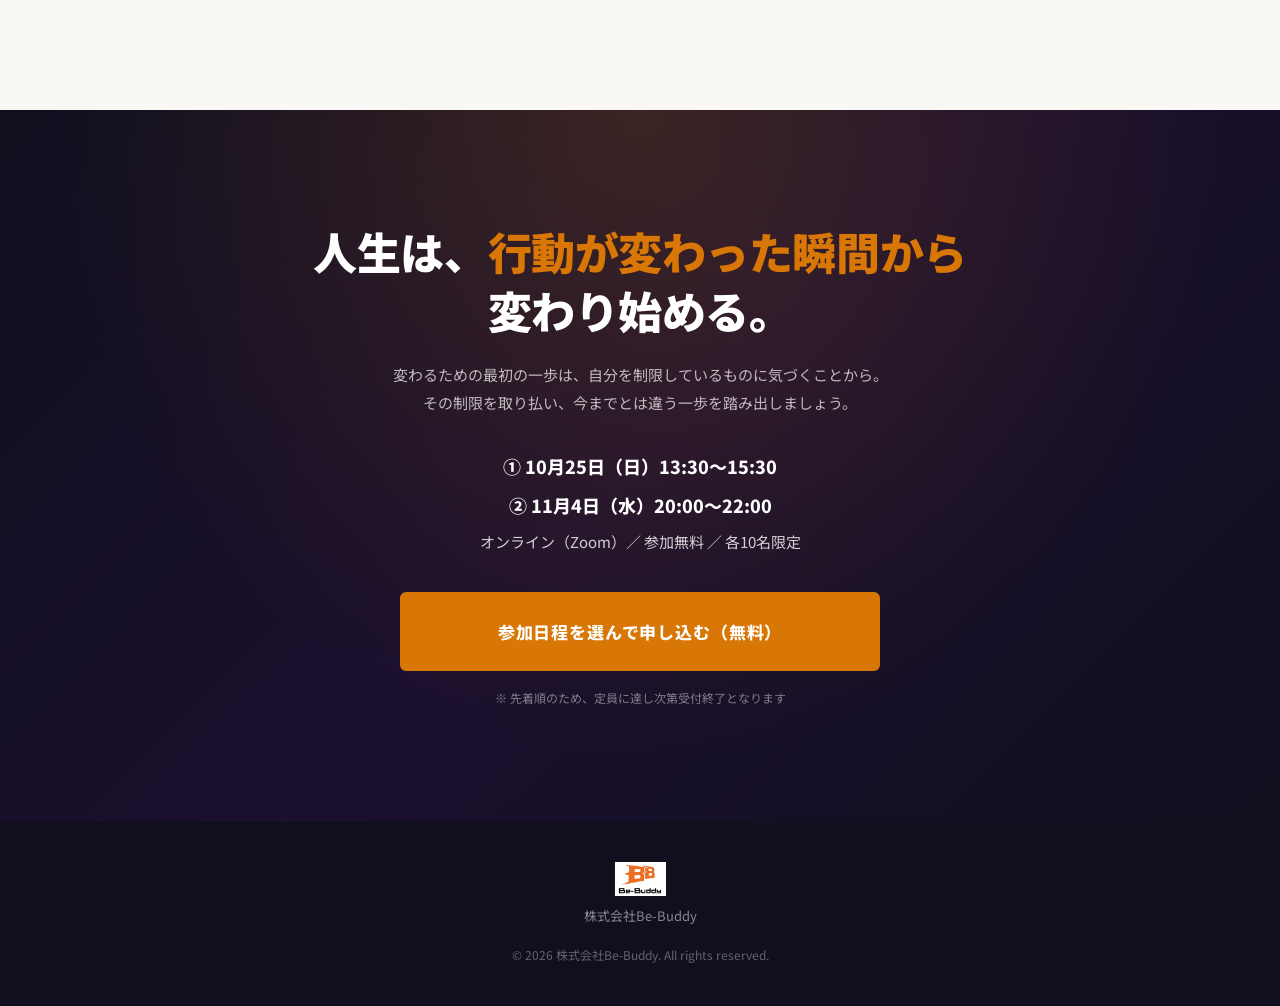
==== commit 175cbddd: "OGPサムネ画像を更新・追加（オンラインLP） Co-Authored-By: Claude Sonnet 4.6 <noreply@anthropic.com>" ====
--- a/index.html
+++ b/index.html
@@ -9,7 +9,7 @@
   <!-- OGP -->
   <meta property="og:title" content="理想の人生を確実に現実にする方法">
   <meta property="og:description" content="漠然とした悩みや不安の正体に気づく、体験・参加型オンラインセミナー。2026年10月25日（日）・11月4日（水）オンライン開催。参加無料。">
-  <meta property="og:image" content="https://be-buddy-seminar.vercel.app/assets/seminar-2026-10-15.png">
+  <meta property="og:image" content="https://seminar-lp-eight.vercel.app/assets/ogp-online.png">
   <meta property="og:url" content="https://seminar-lp-eight.vercel.app">
   <meta property="og:type" content="website">
   <meta property="og:locale" content="ja_JP">
@@ -19,7 +19,7 @@
   <meta name="twitter:card" content="summary_large_image">
   <meta name="twitter:title" content="理想の人生を確実に現実にする方法">
   <meta name="twitter:description" content="漠然とした悩みや不安の正体に気づく、体験・参加型オンラインセミナー。2026年10月25日（日）・11月4日（水）オンライン開催。参加無料。">
-  <meta name="twitter:image" content="https://be-buddy-seminar.vercel.app/assets/seminar-2026-10-15.png">
+  <meta name="twitter:image" content="https://seminar-lp-eight.vercel.app/assets/ogp-online.png">
 
   <!-- Canonical -->
   <link rel="canonical" href="https://seminar-lp-eight.vercel.app">
--- a/styles.css
+++ b/styles.css
@@ -2120,7 +2120,7 @@
   backdrop-filter: blur(6px);
   -webkit-backdrop-filter: blur(6px);
   border-radius: var(--radius-lg);
-  border-left: 4px solid var(--color-primary);
+  text-align: center;
 }
 
 .message-body strong { color: #fff; }
@@ -2795,6 +2795,7 @@
 .schedule-card__info {
   padding: 20px 24px 16px;
   flex: 1;
+  text-align: center;
 }
 
 .schedule-card__free-badge {
@@ -3332,16 +3333,17 @@
 }
 
 .limit-insight {
-  background: var(--color-text);
-  color: #fff;
+  background: var(--color-primary-light);
+  border: 2px solid var(--color-primary);
   border-radius: var(--radius-lg);
-  padding: 28px 28px;
+  padding: 32px 28px;
   margin-top: 32px;
   line-height: 1.9;
-}
-.limit-insight p { margin: 0 0 12px; }
+  text-align: center;
+}
+.limit-insight p { margin: 0 0 12px; color: var(--color-text-body); }
 .limit-insight p:last-child { margin-bottom: 0; }
-.limit-insight strong { color: #FFB347; }
+.limit-insight strong { color: var(--color-primary); }
 
 /* ==========================================================================
    Participatory section
@@ -3466,7 +3468,83 @@
   margin: 0 auto;
 }
 
-/* ===== JOURNEY SECTION ===== */
+/* ==========================================================================
+   Day Schedule — 当日の流れ
+   ========================================================================== */
+.day-schedule-section { background: var(--color-bg-sub); }
+
+.day-flow-list {
+  display: flex;
+  flex-direction: column;
+  margin-block: 40px 8px;
+  border: 1px solid var(--color-border);
+  border-radius: var(--radius-md);
+  overflow: hidden;
+  background: var(--color-bg);
+}
+
+.day-flow-item {
+  display: flex;
+  align-items: center;
+  gap: 20px;
+  padding: 16px 24px;
+  border-bottom: 1px solid var(--color-border);
+}
+
+.day-flow-item:last-child {
+  border-bottom: none;
+}
+
+.day-flow-item__label {
+  flex-shrink: 0;
+  white-space: nowrap;
+  font-size: 11px;
+  font-weight: 800;
+  letter-spacing: 0.08em;
+  color: var(--color-text-sub);
+  border: 1.5px solid var(--color-border);
+  border-radius: 4px;
+  padding: 4px 10px;
+  text-align: center;
+}
+
+.day-flow-item__label--step {
+  color: var(--color-primary);
+  border-color: var(--color-primary);
+}
+
+.day-flow-item--break {
+  background: var(--color-bg-sub);
+}
+
+.day-flow-item--break .day-flow-item__label {
+  border-style: dashed;
+}
+
+.day-flow-item--break .day-flow-item__text {
+  color: var(--color-text-sub);
+}
+
+.day-flow-item__text {
+  font-size: 16px;
+  font-weight: 600;
+  color: var(--color-text);
+  line-height: 1.5;
+}
+
+.day-schedule-note {
+  font-size: 13px;
+  color: var(--color-text-sub);
+  text-align: center;
+  margin-top: 16px;
+}
+
+@media (max-width: 480px) {
+  .day-flow-item { gap: 10px; padding: 14px 14px; }
+  .day-flow-item__label { font-size: 10px; padding: 4px 8px; letter-spacing: 0.04em; }
+  .day-flow-item__text { font-size: 14px; }
+}
+
 .journey-commit {
   margin-top: 32px;
   padding: 20px 24px;
@@ -3478,21 +3556,3 @@
   color: var(--color-text);
   border-radius: 0 8px 8px 0;
 }
-
-.journey-cta {
-  margin-top: 32px;
-  justify-content: center;
-}
-
-.ai-note__callout {
-  margin-top: 20px;
-  padding: 18px 22px;
-  background: var(--color-primary-light);
-  border-radius: 8px;
-  font-size: 15px;
-  line-height: 1.85;
-  color: var(--color-text);
-  max-width: 560px;
-  margin-left: auto;
-  margin-right: auto;
-}
